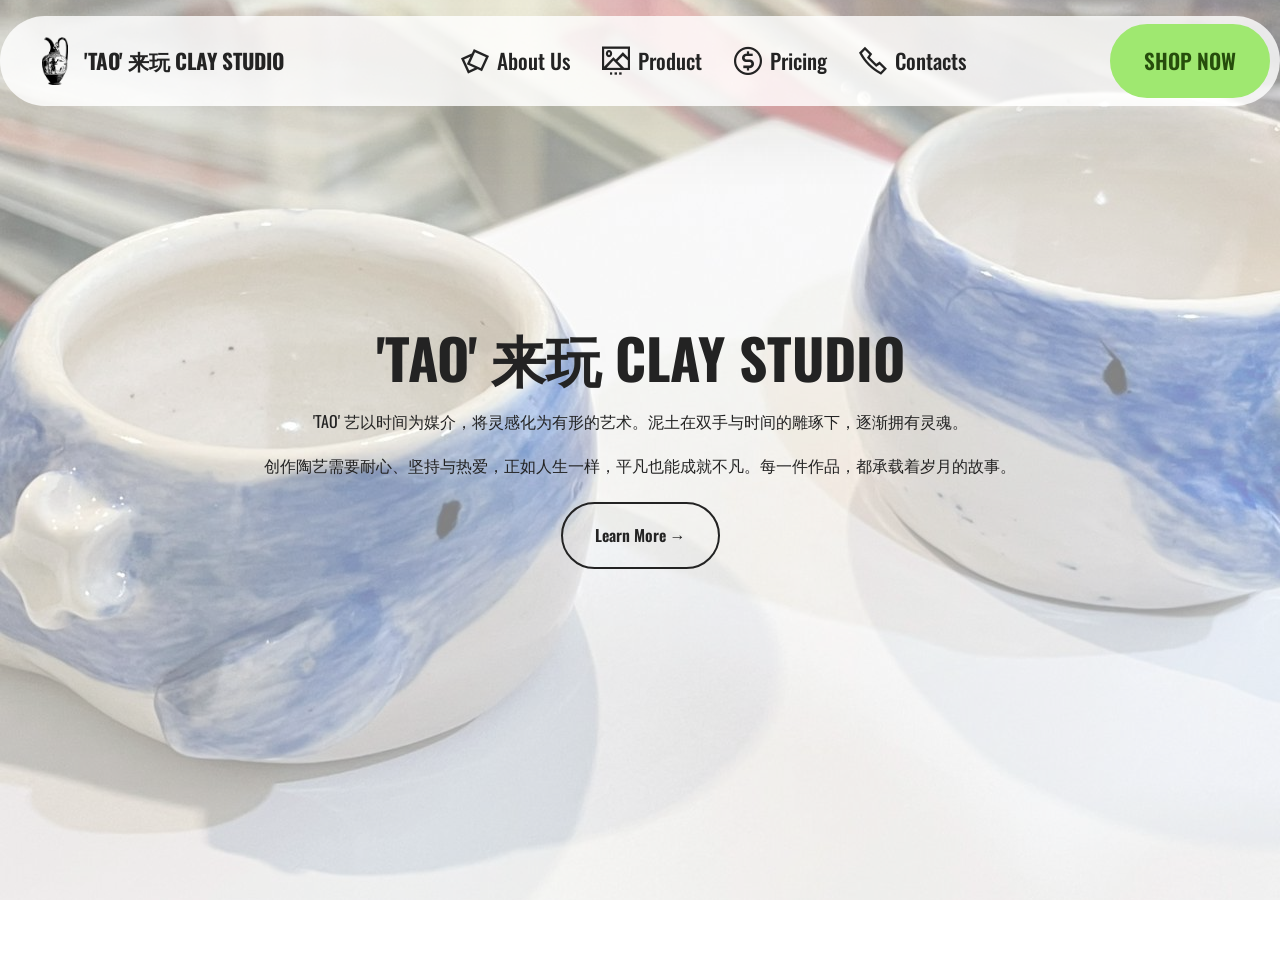
==== index.html @ c0e59d2c "create github pages" ====
<!DOCTYPE html>
<html  >
<head>
  <!-- Site made with Mobirise Website Builder v6.1.4, https://mobirise.com -->
  <meta charset="UTF-8">
  <meta http-equiv="X-UA-Compatible" content="IE=edge">
  <meta name="generator" content="Mobirise v6.1.4, mobirise.com">
  <meta name="twitter:card" content="summary_large_image"/>
  <meta name="twitter:image:src" content="assets/images/index-meta.jpg">
  <meta property="og:image" content="assets/images/index-meta.jpg">
  <meta name="twitter:title" content="'TAO' 来玩 CLAY STUDIO">
  <meta name="viewport" content="width=device-width, initial-scale=1, minimum-scale=1">
  <link rel="shortcut icon" href="assets/images/mbr-1.png" type="image/x-icon">
  <meta name="description" content="">
  
  
  <title>'TAO' 来玩 CLAY STUDIO</title>
  <link rel="stylesheet" href="assets/web/assets/mobirise-icons2/mobirise2.css">
  <link rel="stylesheet" href="assets/bootstrap/css/bootstrap.min.css">
  <link rel="stylesheet" href="assets/parallax/jarallax.css">
  <link rel="stylesheet" href="assets/animatecss/animate.css">
  <link rel="stylesheet" href="assets/dropdown/css/style.css">
  <link rel="stylesheet" href="assets/theme/css/style.css">
  <link rel="preload" href="https://fonts.googleapis.com/css?family=Oswald:200,300,400,500,600,700&display=swap" as="style" onload="this.onload=null;this.rel='stylesheet'">
  <noscript><link rel="stylesheet" href="https://fonts.googleapis.com/css?family=Oswald:200,300,400,500,600,700&display=swap"></noscript>
  <link rel="preload" as="style" href="assets/mobirise/css/mbr-additional.css?v=ChnH8g"><link rel="stylesheet" href="assets/mobirise/css/mbr-additional.css?v=ChnH8g" type="text/css">

  
  
  
</head>
<body>
  
  <section data-bs-version="5.1" class="menu menu2 cid-uYWklT60q5" once="menu" id="menu02-10">
	

	<nav class="navbar navbar-dropdown navbar-fixed-top navbar-expand-lg">
		<div class="container">
			<div class="navbar-brand">
				<span class="navbar-logo">
					<a href="https://mobiri.se">
						<img src="assets/images/mbr-1.png" alt="Pottery" style="height: 3rem;">
					</a>
				</span>
				<span class="navbar-caption-wrap"><a class="navbar-caption text-black text-primary display-4" href="index.html#top">'TAO' 来玩 CLAY STUDIO</a></span>
			</div>
			<button class="navbar-toggler" type="button" data-toggle="collapse" data-bs-toggle="collapse" data-target="#navbarSupportedContent" data-bs-target="#navbarSupportedContent" aria-controls="navbarNavAltMarkup" aria-expanded="false" aria-label="Toggle navigation">
				<div class="hamburger">
					<span></span>
					<span></span>
					<span></span>
					<span></span>
				</div>
			</button>
			<div class="collapse navbar-collapse" id="navbarSupportedContent">
				<ul class="navbar-nav nav-dropdown" data-app-modern-menu="true"><li class="nav-item">
						<a class="nav-link link text-black text-primary display-4" href="About us.html#header11-1"><span class="mobi-mbri mobi-mbri-image-gallery mbr-iconfont mbr-iconfont-btn"></span>About Us</a>
					</li><li class="nav-item">
						<a class="nav-link link text-black text-primary display-4" href="Product.html#gallery2-3" aria-expanded="false"><span class="mobi-mbri mobi-mbri-image-slider mbr-iconfont mbr-iconfont-btn"></span>Product</a>
					</li>
					<li class="nav-item">
						<a class="nav-link link text-black text-primary display-4" href="Pricing.html#features7-q"><span class="mobi-mbri mobi-mbri-cash mbr-iconfont mbr-iconfont-btn"></span>Pricing</a>
					</li><li class="nav-item"><a class="nav-link link text-black text-primary display-4" href="Contact.html#form4-f"><span class="mobi-mbri mobi-mbri-phone mbr-iconfont mbr-iconfont-btn"></span>Contacts</a></li></ul>
				
				<div class="navbar-buttons mbr-section-btn"><a class="btn btn-primary display-4" href="Product.html#gallery2-3">SHOP NOW</a></div>
			</div>
		</div>
	</nav>
</section>

<section data-bs-version="5.1" class="header2 cid-uYUv3ppV3j mbr-fullscreen mbr-parallax-background" id="header2-0">

    

    
    <div class="mbr-overlay" style="opacity: 0.5; background-color: rgb(255, 255, 255);"></div>

    <div class="container-fluid">
        <div class="row">
            <div class="col-12 col-lg-12">
                <h1 class="mbr-section-title mbr-fonts-style mb-3 display-2"><strong>'TAO' 来玩 CLAY STUDIO</strong></h1>
                
                <p class="mbr-text mbr-fonts-style display-7">'TAO' 艺以时间为媒介，将灵感化为有形的艺术。泥土在双手与时间的雕琢下，逐渐拥有灵魂。<br><br>创作陶艺需要耐心、坚持与热爱，正如人生一样，平凡也能成就不凡。每一件作品，都承载着岁月的故事。</p>
                <div class="mbr-section-btn mt-3"><a class="btn btn-black-outline display-7" href="About us.html#header11-1">Learn More →</a></div>
            </div>
        </div>
    </div>
</section><section class="display-7" style="padding: 0;align-items: center;justify-content: center;flex-wrap: wrap;    align-content: center;display: flex;position: relative;height: 4rem;"><a href="https://mobiri.se/4250577" style="flex: 1 1;height: 4rem;position: absolute;width: 100%;z-index: 1;"><img alt="" style="height: 4rem;" src="[data-uri]"></a><p style="margin: 0;text-align: center;" class="display-7">&#8204;</p><a style="z-index:1" href="https://mobirise.com"> Website Builder Software</a></section><script src="assets/bootstrap/js/bootstrap.bundle.min.js"></script>  <script src="assets/parallax/jarallax.js"></script>  <script src="assets/smoothscroll/smooth-scroll.js"></script>  <script src="assets/ytplayer/index.js"></script>  <script src="assets/dropdown/js/navbar-dropdown.js"></script>  <script src="assets/theme/js/script.js"></script>  
  
  
 <div id="scrollToTop" class="scrollToTop mbr-arrow-up"><a style="text-align: center;"><i class="mbr-arrow-up-icon mbr-arrow-up-icon-cm cm-icon cm-icon-smallarrow-up"></i></a></div>
    <input name="animation" type="hidden">
  </body>
</html>
---- assets/web/assets/mobirise-icons2/mobirise2.css ----
@font-face {
  font-family: 'Moririse2';
  font-display: swap;
  src:  url('mobirise2.eot?f2bix4');
  src:  url('mobirise2.eot?f2bix4#iefix') format('embedded-opentype'),
    url('mobirise2.ttf?f2bix4') format('truetype'),
    url('mobirise2.woff?f2bix4') format('woff'),
    url('mobirise2.svg?f2bix4#mobirise2') format('svg');
  font-weight: normal;
  font-style: normal;
}

[class^="mobi-"], [class*=" mobi-"] {
  /* use !important to prevent issues with browser extensions that change fonts */
  font-family: 'Moririse2' !important;
  speak: none;
  font-style: normal;
  font-weight: normal;
  font-variant: normal;
  text-transform: none;
  line-height: 1;

  /* Better Font Rendering =========== */
  -webkit-font-smoothing: antialiased;
  -moz-osx-font-smoothing: grayscale;
}

.mobi-mbri-add-submenu:before {
  content: "\e900";
}
.mobi-mbri-alert:before {
  content: "\e901";
}
.mobi-mbri-align-center:before {
  content: "\e902";
}
.mobi-mbri-align-justify:before {
  content: "\e903";
}
.mobi-mbri-align-left:before {
  content: "\e904";
}
.mobi-mbri-align-right:before {
  content: "\e905";
}
.mobi-mbri-android:before {
  content: "\e906";
}
.mobi-mbri-apple:before {
  content: "\e907";
}
.mobi-mbri-arrow-down:before {
  content: "\e908";
}
.mobi-mbri-arrow-next:before {
  content: "\e909";
}
.mobi-mbri-arrow-prev:before {
  content: "\e90a";
}
.mobi-mbri-arrow-up:before {
  content: "\e90b";
}
.mobi-mbri-bold:before {
  content: "\e90c";
}
.mobi-mbri-bookmark:before {
  content: "\e90d";
}
.mobi-mbri-bootstrap:before {
  content: "\e90e";
}
.mobi-mbri-briefcase:before {
  content: "\e90f";
}
.mobi-mbri-browse:before {
  content: "\e910";
}
.mobi-mbri-bulleted-list:before {
  content: "\e911";
}
.mobi-mbri-calendar:before {
  content: "\e912";
}
.mobi-mbri-camera:before {
  content: "\e913";
}
.mobi-mbri-cart-add:before {
  content: "\e914";
}
.mobi-mbri-cart-full:before {
  content: "\e915";
}
.mobi-mbri-cash:before {
  content: "\e916";
}
.mobi-mbri-change-style:before {
  content: "\e917";
}
.mobi-mbri-chat:before {
  content: "\e918";
}
.mobi-mbri-clock:before {
  content: "\e919";
}
.mobi-mbri-close:before {
  content: "\e91a";
}
.mobi-mbri-cloud:before {
  content: "\e91b";
}
.mobi-mbri-code:before {
  content: "\e91c";
}
.mobi-mbri-contact-form:before {
  content: "\e91d";
}
.mobi-mbri-credit-card:before {
  content: "\e91e";
}
.mobi-mbri-cursor-click:before {
  content: "\e91f";
}
.mobi-mbri-cust-feedback:before {
  content: "\e920";
}
.mobi-mbri-database:before {
  content: "\e921";
}
.mobi-mbri-delivery:before {
  content: "\e922";
}
.mobi-mbri-desktop:before {
  content: "\e923";
}
.mobi-mbri-devices:before {
  content: "\e924";
}
.mobi-mbri-down:before {
  content: "\e925";
}
.mobi-mbri-download-2:before {
  content: "\e926";
}
.mobi-mbri-download:before {
  content: "\e927";
}
.mobi-mbri-drag-n-drop-2:before {
  content: "\e928";
}
.mobi-mbri-drag-n-drop:before {
  content: "\e929";
}
.mobi-mbri-edit-2:before {
  content: "\e92a";
}
.mobi-mbri-edit:before {
  content: "\e92b";
}
.mobi-mbri-error:before {
  content: "\e92c";
}
.mobi-mbri-extension:before {
  content: "\e92d";
}
.mobi-mbri-features:before {
  content: "\e92e";
}
.mobi-mbri-file:before {
  content: "\e92f";
}
.mobi-mbri-flag:before {
  content: "\e930";
}
.mobi-mbri-folder:before {
  content: "\e931";
}
.mobi-mbri-gift:before {
  content: "\e932";
}
.mobi-mbri-github:before {
  content: "\e933";
}
.mobi-mbri-globe-2:before {
  content: "\e934";
}
.mobi-mbri-globe:before {
  content: "\e935";
}
.mobi-mbri-growing-chart:before {
  content: "\e936";
}
.mobi-mbri-hearth:before {
  content: "\e937";
}
.mobi-mbri-help:before {
  content: "\e938";
}
.mobi-mbri-home:before {
  content: "\e939";
}
.mobi-mbri-hot-cup:before {
  content: "\e93a";
}
.mobi-mbri-idea:before {
  content: "\e93b";
}
.mobi-mbri-image-gallery:before {
  content: "\e93c";
}
.mobi-mbri-image-slider:before {
  content: "\e93d";
}
.mobi-mbri-info:before {
  content: "\e93e";
}
.mobi-mbri-italic:before {
  content: "\e93f";
}
.mobi-mbri-key:before {
  content: "\e940";
}
.mobi-mbri-laptop:before {
  content: "\e941";
}
.mobi-mbri-layers:before {
  content: "\e942";
}
.mobi-mbri-left-right:before {
  content: "\e943";
}
.mobi-mbri-left:before {
  content: "\e944";
}
.mobi-mbri-letter:before {
  content: "\e945";
}
.mobi-mbri-like:before {
  content: "\e946";
}
.mobi-mbri-link:before {
  content: "\e947";
}
.mobi-mbri-lock:before {
  content: "\e948";
}
.mobi-mbri-login:before {
  content: "\e949";
}
.mobi-mbri-logout:before {
  content: "\e94a";
}
.mobi-mbri-magic-stick:before {
  content: "\e94b";
}
.mobi-mbri-map-pin:before {
  content: "\e94c";
}
.mobi-mbri-menu:before {
  content: "\e94d";
}
.mobi-mbri-mobile-2:before {
  content: "\e94e";
}
.mobi-mbri-mobile-horizontal:before {
  content: "\e94f";
}
.mobi-mbri-mobile:before {
  content: "\e950";
}
.mobi-mbri-mobirise:before {
  content: "\e951";
}
.mobi-mbri-more-horizontal:before {
  content: "\e952";
}
.mobi-mbri-more-vertical:before {
  content: "\e953";
}
.mobi-mbri-music:before {
  content: "\e954";
}
.mobi-mbri-new-file:before {
  content: "\e955";
}
.mobi-mbri-numbered-list:before {
  content: "\e956";
}
.mobi-mbri-opened-folder:before {
  content: "\e957";
}
.mobi-mbri-pages:before {
  content: "\e958";
}
.mobi-mbri-paper-plane:before {
  content: "\e959";
}
.mobi-mbri-paperclip:before {
  content: "\e95a";
}
.mobi-mbri-phone:before {
  content: "\e95b";
}
.mobi-mbri-photo:before {
  content: "\e95c";
}
.mobi-mbri-photos:before {
  content: "\e95d";
}
.mobi-mbri-pin:before {
  content: "\e95e";
}
.mobi-mbri-play:before {
  content: "\e95f";
}
.mobi-mbri-plus:before {
  content: "\e960";
}
.mobi-mbri-preview:before {
  content: "\e961";
}
.mobi-mbri-print:before {
  content: "\e962";
}
.mobi-mbri-protect:before {
  content: "\e963";
}
.mobi-mbri-question:before {
  content: "\e964";
}
.mobi-mbri-quote-left:before {
  content: "\e965";
}
.mobi-mbri-quote-right:before {
  content: "\e966";
}
.mobi-mbri-redo:before {
  content: "\e967";
}
.mobi-mbri-refresh:before {
  content: "\e968";
}
.mobi-mbri-responsive-2:before {
  content: "\e969";
}
.mobi-mbri-responsive:before {
  content: "\e96a";
}
.mobi-mbri-right:before {
  content: "\e96b";
}
.mobi-mbri-rocket:before {
  content: "\e96c";
}
.mobi-mbri-sad-face:before {
  content: "\e96d";
}
.mobi-mbri-sale:before {
  content: "\e96e";
}
.mobi-mbri-save:before {
  content: "\e96f";
}
.mobi-mbri-search:before {
  content: "\e970";
}
.mobi-mbri-setting-2:before {
  content: "\e971";
}
.mobi-mbri-setting-3:before {
  content: "\e972";
}
.mobi-mbri-setting:before {
  content: "\e973";
}
.mobi-mbri-share:before {
  content: "\e974";
}
.mobi-mbri-shopping-bag:before {
  content: "\e975";
}
.mobi-mbri-shopping-basket:before {
  content: "\e976";
}
.mobi-mbri-shopping-cart:before {
  content: "\e977";
}
.mobi-mbri-sites:before {
  content: "\e978";
}
.mobi-mbri-smile-face:before {
  content: "\e979";
}
.mobi-mbri-speed:before {
  content: "\e97a";
}
.mobi-mbri-star:before {
  content: "\e97b";
}
.mobi-mbri-success:before {
  content: "\e97c";
}
.mobi-mbri-sun:before {
  content: "\e97d";
}
.mobi-mbri-sun2:before {
  content: "\e97e";
}
.mobi-mbri-tablet-vertical:before {
  content: "\e97f";
}
.mobi-mbri-tablet:before {
  content: "\e980";
}
.mobi-mbri-target:before {
  content: "\e981";
}
.mobi-mbri-timer:before {
  content: "\e982";
}
.mobi-mbri-to-ftp:before {
  content: "\e983";
}
.mobi-mbri-to-local-drive:before {
  content: "\e984";
}
.mobi-mbri-touch-swipe:before {
  content: "\e985";
}
.mobi-mbri-touch:before {
  content: "\e986";
}
.mobi-mbri-trash:before {
  content: "\e987";
}
.mobi-mbri-underline:before {
  content: "\e988";
}
.mobi-mbri-undo:before {
  content: "\e989";
}
.mobi-mbri-unlink:before {
  content: "\e98a";
}
.mobi-mbri-unlock:before {
  content: "\e98b";
}
.mobi-mbri-up-down:before {
  content: "\e98c";
}
.mobi-mbri-up:before {
  content: "\e98d";
}
.mobi-mbri-update:before {
  content: "\e98e";
}
.mobi-mbri-upload-2:before {
  content: "\e98f";
}
.mobi-mbri-upload:before {
  content: "\e990";
}
.mobi-mbri-user-2:before {
  content: "\e991";
}
.mobi-mbri-user:before {
  content: "\e992";
}
.mobi-mbri-users:before {
  content: "\e993";
}
.mobi-mbri-video-play:before {
  content: "\e994";
}
.mobi-mbri-video:before {
  content: "\e995";
}
.mobi-mbri-watch:before {
  content: "\e996";
}
.mobi-mbri-website-theme-2:before {
  content: "\e997";
}
.mobi-mbri-website-theme:before {
  content: "\e998";
}
.mobi-mbri-wifi:before {
  content: "\e999";
}
.mobi-mbri-windows:before {
  content: "\e99a";
}
.mobi-mbri-zoom-in:before {
  content: "\e99b";
}
.mobi-mbri-zoom-out:before {
  content: "\e99c";
}
---- assets/parallax/jarallax.css ----
.jarallax {
    position: relative;
    z-index: 0;
}
.jarallax > .jarallax-img {
    position: absolute;
    object-fit: cover;
    /* support for plugin https://github.com/bfred-it/object-fit-images */
    font-family: 'object-fit: cover;';
    top: 0;
    left: 0;
    width: 100%;
    height: 100%;
    z-index: -1;
}
---- assets/dropdown/css/style.css ----
.navbar-dropdown {
  left: 0;
  padding: 0;
  position: absolute;
  right: 0;
  top: 0;
  transition: all 0.45s ease;
  z-index: 1030;
  background: #282828; }
  .navbar-dropdown .navbar-logo {
    margin-right: 0.8rem;
    transition: margin 0.3s ease-in-out;
    vertical-align: middle; }
    .navbar-dropdown .navbar-logo img {
      height: 3.125rem;
      transition: all 0.3s ease-in-out; }
    .navbar-dropdown .navbar-logo.mbr-iconfont {
      font-size: 3.125rem;
      line-height: 3.125rem; }
  .navbar-dropdown .navbar-caption {
    font-weight: 700;
    white-space: normal;
    vertical-align: -4px;
    line-height: 3.125rem !important; }
    .navbar-dropdown .navbar-caption, .navbar-dropdown .navbar-caption:hover {
      color: inherit;
      text-decoration: none; }
  .navbar-dropdown .mbr-iconfont + .navbar-caption {
    vertical-align: -1px; }
  .navbar-dropdown.navbar-fixed-top {
    position: fixed; }
  .navbar-dropdown .navbar-brand span {
    vertical-align: -4px; }
  .navbar-dropdown.bg-color.transparent {
    background: none; }
  .navbar-dropdown.navbar-short .navbar-brand {
    padding: 0.625rem 0; }
    .navbar-dropdown.navbar-short .navbar-brand span {
      vertical-align: -1px; }
  .navbar-dropdown.navbar-short .navbar-caption {
    line-height: 2.375rem !important;
    vertical-align: -2px; }
  .navbar-dropdown.navbar-short .navbar-logo {
    margin-right: 0.5rem; }
    .navbar-dropdown.navbar-short .navbar-logo img {
      height: 2.375rem; }
    .navbar-dropdown.navbar-short .navbar-logo.mbr-iconfont {
      font-size: 2.375rem;
      line-height: 2.375rem; }
  .navbar-dropdown.navbar-short .mbr-table-cell {
    height: 3.625rem; }
  .navbar-dropdown .navbar-close {
    left: 0.6875rem;
    position: fixed;
    top: 0.75rem;
    z-index: 1000; }
  .navbar-dropdown .hamburger-icon {
    content: "";
    display: inline-block;
    vertical-align: middle;
    width: 16px;
    -webkit-box-shadow: 0 -6px 0 1px #282828,0 0 0 1px #282828,0 6px 0 1px #282828;
    -moz-box-shadow: 0 -6px 0 1px #282828,0 0 0 1px #282828,0 6px 0 1px #282828;
    box-shadow: 0 -6px 0 1px #282828,0 0 0 1px #282828,0 6px 0 1px #282828; }

.dropdown-menu .dropdown-toggle[data-toggle="dropdown-submenu"]::after {
  border-bottom: 0.35em solid transparent;
  border-left: 0.35em solid;
  border-right: 0;
  border-top: 0.35em solid transparent;
  margin-left: 0.3rem; }

.dropdown-menu .dropdown-item:focus {
  outline: 0; }

.nav-dropdown {
  font-size: 0.75rem;
  font-weight: 500;
  height: auto !important; }
  .nav-dropdown .nav-btn {
    padding-left: 1rem; }
  .nav-dropdown .link {
    margin: .667em 1.667em;
    font-weight: 500;
    padding: 0;
    transition: color .2s ease-in-out; }
    .nav-dropdown .link.dropdown-toggle {
      margin-right: 2.583em; }
      .nav-dropdown .link.dropdown-toggle::after {
        margin-left: .25rem;
        border-top: 0.35em solid;
        border-right: 0.35em solid transparent;
        border-left: 0.35em solid transparent;
        border-bottom: 0; }
      .nav-dropdown .link.dropdown-toggle[aria-expanded="true"] {
        margin: 0;
        padding: 0.667em 3.263em  0.667em 1.667em; }
  .nav-dropdown .link::after,
  .nav-dropdown .dropdown-item::after {
    color: inherit; }
  .nav-dropdown .btn {
    font-size: 0.75rem;
    font-weight: 700;
    letter-spacing: 0;
    margin-bottom: 0;
    padding-left: 1.25rem;
    padding-right: 1.25rem; }
  .nav-dropdown .dropdown-menu {
    border-radius: 0;
    border: 0;
    left: 0;
    margin: 0;
    padding-bottom: 1.25rem;
    padding-top: 1.25rem;
    position: relative; }
  .nav-dropdown .dropdown-submenu {
    margin-left: 0.125rem;
    top: 0; }
  .nav-dropdown .dropdown-item {
    font-weight: 500;
    line-height: 2;
    padding: 0.3846em 4.615em 0.3846em 1.5385em;
    position: relative;
    transition: color .2s ease-in-out, background-color .2s ease-in-out; }
    .nav-dropdown .dropdown-item::after {
      margin-top: -0.3077em;
      position: absolute;
      right: 1.1538em;
      top: 50%; }
    .nav-dropdown .dropdown-item:focus, .nav-dropdown .dropdown-item:hover {
      background: none; }

@media (max-width: 767px) {
  .nav-dropdown.navbar-toggleable-sm {
    bottom: 0;
    display: none;
    left: 0;
    overflow-x: hidden;
    position: fixed;
    top: 0;
    transform: translateX(-100%);
    -ms-transform: translateX(-100%);
    -webkit-transform: translateX(-100%);
    width: 18.75rem;
    z-index: 999; } }
.nav-dropdown.navbar-toggleable-xl {
  bottom: 0;
  display: none;
  left: 0;
  overflow-x: hidden;
  position: fixed;
  top: 0;
  transform: translateX(-100%);
  -ms-transform: translateX(-100%);
  -webkit-transform: translateX(-100%);
  width: 18.75rem;
  z-index: 999; }

.nav-dropdown-sm {
  display: block !important;
  overflow-x: hidden;
  overflow: auto;
  padding-top: 3.875rem; }
  .nav-dropdown-sm::after {
    content: "";
    display: block;
    height: 3rem;
    width: 100%; }
  .nav-dropdown-sm.collapse.in ~ .navbar-close {
    display: block !important; }
  .nav-dropdown-sm.collapsing, .nav-dropdown-sm.collapse.in {
    transform: translateX(0);
    -ms-transform: translateX(0);
    -webkit-transform: translateX(0);
    transition: all 0.25s ease-out;
    -webkit-transition: all 0.25s ease-out;
    background: #282828; }
  .nav-dropdown-sm.collapsing[aria-expanded="false"] {
    transform: translateX(-100%);
    -ms-transform: translateX(-100%);
    -webkit-transform: translateX(-100%); }
  .nav-dropdown-sm .nav-item {
    display: block;
    margin-left: 0 !important;
    padding-left: 0; }
  .nav-dropdown-sm .link,
  .nav-dropdown-sm .dropdown-item {
    border-top: 1px dotted rgba(255, 255, 255, 0.1);
    font-size: 0.8125rem;
    line-height: 1.6;
    margin: 0 !important;
    padding: 0.875rem 2.4rem 0.875rem 1.5625rem !important;
    position: relative;
    white-space: normal; }
    .nav-dropdown-sm .link:focus, .nav-dropdown-sm .link:hover,
    .nav-dropdown-sm .dropdown-item:focus,
    .nav-dropdown-sm .dropdown-item:hover {
      background: rgba(0, 0, 0, 0.2) !important;
      color: #c0a375; }
  .nav-dropdown-sm .nav-btn {
    position: relative;
    padding: 1.5625rem 1.5625rem 0 1.5625rem; }
    .nav-dropdown-sm .nav-btn::before {
      border-top: 1px dotted rgba(255, 255, 255, 0.1);
      content: "";
      left: 0;
      position: absolute;
      top: 0;
      width: 100%; }
    .nav-dropdown-sm .nav-btn + .nav-btn {
      padding-top: 0.625rem; }
      .nav-dropdown-sm .nav-btn + .nav-btn::before {
        display: none; }
  .nav-dropdown-sm .btn {
    padding: 0.625rem 0; }
  .nav-dropdown-sm .dropdown-toggle[data-toggle="dropdown-submenu"]::after {
    margin-left: .25rem;
    border-top: 0.35em solid;
    border-right: 0.35em solid transparent;
    border-left: 0.35em solid transparent;
    border-bottom: 0; }
  .nav-dropdown-sm .dropdown-toggle[data-toggle="dropdown-submenu"][aria-expanded="true"]::after {
    border-top: 0;
    border-right: 0.35em solid transparent;
    border-left: 0.35em solid transparent;
    border-bottom: 0.35em solid; }
  .nav-dropdown-sm .dropdown-menu {
    margin: 0;
    padding: 0;
    position: relative;
    top: 0;
    left: 0;
    width: 100%;
    border: 0;
    float: none;
    border-radius: 0;
    background: none; }
  .nav-dropdown-sm .dropdown-submenu {
    left: 100%;
    margin-left: 0.125rem;
    margin-top: -1.25rem;
    top: 0; }

.navbar-toggleable-sm .nav-dropdown .dropdown-menu {
  position: absolute; }

.navbar-toggleable-sm .nav-dropdown .dropdown-submenu {
  left: 100%;
  margin-left: 0.125rem;
  margin-top: -1.25rem;
  top: 0; }

.navbar-toggleable-sm.opened .nav-dropdown .dropdown-menu {
  position: relative; }

.navbar-toggleable-sm.opened .nav-dropdown .dropdown-submenu {
  left: 0;
  margin-left: 00rem;
  margin-top: 0rem;
  top: 0; }

.is-builder .nav-dropdown.collapsing {
  transition: none !important; }
---- assets/theme/css/style.css ----
@charset "UTF-8";
section {
  background-color: #ffffff;
}

body {
  font-style: normal;
  line-height: 1.5;
  font-weight: 400;
  color: #232323;
  position: relative;
}

button {
  background-color: transparent;
  border-color: transparent;
}

.embla__button,
.carousel-control {
  background-color: #edefea !important;
  opacity: 0.8 !important;
  color: #464845 !important;
  border-color: #edefea !important;
}

.carousel .close,
.modalWindow .close {
  background-color: #edefea !important;
  color: #464845 !important;
  border-color: #edefea !important;
  opacity: 0.8 !important;
}

.carousel .close:hover,
.modalWindow .close:hover {
  opacity: 1 !important;
}

.carousel-indicators li {
  background-color: #edefea !important;
  border: 2px solid #464845 !important;
}

.carousel-indicators li:hover,
.carousel-indicators li:active {
  opacity: 0.8 !important;
}

.embla__button:hover,
.carousel-control:hover {
  background-color: #edefea !important;
  opacity: 1 !important;
}

.modalWindow-video-container {
  height: 80%;
}

section,
.container,
.container-fluid {
  position: relative;
  word-wrap: break-word;
}

a.mbr-iconfont:hover {
  text-decoration: none;
}

.article .lead p,
.article .lead ul,
.article .lead ol,
.article .lead pre,
.article .lead blockquote {
  margin-bottom: 0;
}

a {
  font-style: normal;
  font-weight: 400;
  cursor: pointer;
}
a, a:hover {
  text-decoration: none;
}

.mbr-section-title {
  font-style: normal;
  line-height: 1.3;
}

.mbr-section-subtitle {
  line-height: 1.3;
}

.mbr-text {
  font-style: normal;
  line-height: 1.7;
}

h1,
h2,
h3,
h4,
h5,
h6,
.display-1,
.display-2,
.display-4,
.display-5,
.display-7,
span,
p,
a {
  line-height: 1;
  word-break: break-word;
  word-wrap: break-word;
  font-weight: 400;
}

b,
strong {
  font-weight: bold;
}

input:-webkit-autofill, input:-webkit-autofill:hover, input:-webkit-autofill:focus, input:-webkit-autofill:active {
  transition-delay: 9999s;
  -webkit-transition-property: background-color, color;
  transition-property: background-color, color;
}

textarea[type=hidden] {
  display: none;
}

section {
  background-position: 50% 50%;
  background-repeat: no-repeat;
  background-size: cover;
}
section .mbr-background-video,
section .mbr-background-video-preview {
  position: absolute;
  bottom: 0;
  left: 0;
  right: 0;
  top: 0;
}

.hidden {
  visibility: hidden;
}

.mbr-z-index20 {
  z-index: 20;
}

/*! Base colors */
.mbr-white {
  color: #ffffff;
}

.mbr-black {
  color: #111111;
}

.mbr-bg-white {
  background-color: #ffffff;
}

.mbr-bg-black {
  background-color: #000000;
}

/*! Text-aligns */
.align-left {
  text-align: left;
}

.align-center {
  text-align: center;
}

.align-right {
  text-align: right;
}

/*! Font-weight  */
.mbr-light {
  font-weight: 300;
}

.mbr-regular {
  font-weight: 400;
}

.mbr-semibold {
  font-weight: 500;
}

.mbr-bold {
  font-weight: 700;
}

/*! Media  */
.media-content {
  flex-basis: 100%;
}

.media-container-row {
  display: flex;
  flex-direction: row;
  flex-wrap: wrap;
  justify-content: center;
  align-content: center;
  align-items: start;
}
.media-container-row .media-size-item {
  width: 400px;
}

.media-container-column {
  display: flex;
  flex-direction: column;
  flex-wrap: wrap;
  justify-content: center;
  align-content: center;
  align-items: stretch;
}
.media-container-column > * {
  width: 100%;
}

@media (min-width: 992px) {
  .media-container-row {
    flex-wrap: nowrap;
  }
}
figure {
  margin-bottom: 0;
  overflow: hidden;
}

figure[mbr-media-size] {
  transition: width 0.1s;
}

img,
iframe {
  display: block;
  width: 100%;
}

.card {
  background-color: transparent;
  border: none;
}

.card-box {
  width: 100%;
}

.card-img {
  text-align: center;
  flex-shrink: 0;
  -webkit-flex-shrink: 0;
}

.media {
  max-width: 100%;
  margin: 0 auto;
}

.mbr-figure {
  align-self: center;
}

.media-container > div {
  max-width: 100%;
}

.mbr-figure img,
.card-img img {
  width: 100%;
}

@media (max-width: 991px) {
  .media-size-item {
    width: auto !important;
  }
  .media {
    width: auto;
  }
  .mbr-figure {
    width: 100% !important;
  }
}
/*! Buttons */
.mbr-section-btn {
  margin-left: -0.6rem;
  margin-right: -0.6rem;
  font-size: 0;
}

.btn {
  font-weight: 600;
  border-width: 1px;
  font-style: normal;
  margin: 0.6rem 0.6rem;
  white-space: normal;
  transition: all 0.2s ease-in-out;
  display: inline-flex;
  align-items: center;
  justify-content: center;
  word-break: break-word;
}

.btn-sm {
  font-weight: 600;
  letter-spacing: 0px;
  transition: all 0.3s ease-in-out;
}

.btn-md {
  font-weight: 600;
  letter-spacing: 0px;
  transition: all 0.3s ease-in-out;
}

.btn-lg {
  font-weight: 600;
  letter-spacing: 0px;
  transition: all 0.3s ease-in-out;
}

.btn-form {
  margin: 0;
}
.btn-form:hover {
  cursor: pointer;
}

nav .mbr-section-btn {
  margin-left: 0rem;
  margin-right: 0rem;
}

/*! Btn icon margin */
.btn .mbr-iconfont,
.btn.btn-sm .mbr-iconfont {
  order: 1;
  cursor: pointer;
  margin-left: 0.5rem;
  vertical-align: sub;
}

.btn.btn-md .mbr-iconfont,
.btn.btn-md .mbr-iconfont {
  margin-left: 0.8rem;
}

.mbr-regular {
  font-weight: 400;
}

.mbr-semibold {
  font-weight: 500;
}

.mbr-bold {
  font-weight: 700;
}

[type=submit] {
  -webkit-appearance: none;
}

/*! Full-screen */
.mbr-fullscreen .mbr-overlay {
  min-height: 100vh;
}

.mbr-fullscreen {
  display: flex;
  display: -moz-flex;
  display: -ms-flex;
  display: -o-flex;
  align-items: center;
  min-height: 100vh;
  padding-top: 3rem;
  padding-bottom: 3rem;
}

/*! Map */
.map {
  height: 25rem;
  position: relative;
}
.map iframe {
  width: 100%;
  height: 100%;
}

/*! Scroll to top arrow */
.mbr-arrow-up {
  bottom: 25px;
  right: 90px;
  position: fixed;
  text-align: right;
  z-index: 5000;
  color: #ffffff;
  font-size: 22px;
}

.mbr-arrow-up a {
  background: rgba(0, 0, 0, 0.2);
  border-radius: 50%;
  color: #fff;
  display: inline-block;
  height: 60px;
  width: 60px;
  border: 2px solid #fff;
  outline-style: none !important;
  position: relative;
  text-decoration: none;
  transition: all 0.3s ease-in-out;
  cursor: pointer;
  text-align: center;
}
.mbr-arrow-up a:hover {
  background-color: rgba(0, 0, 0, 0.4);
}
.mbr-arrow-up a i {
  line-height: 60px;
}

.mbr-arrow-up-icon {
  display: block;
  color: #fff;
}

.mbr-arrow-up-icon::before {
  content: "›";
  display: inline-block;
  font-family: serif;
  font-size: 22px;
  line-height: 1;
  font-style: normal;
  position: relative;
  top: 6px;
  left: -4px;
  transform: rotate(-90deg);
}

/*! Arrow Down */
.mbr-arrow {
  position: absolute;
  bottom: 45px;
  left: 50%;
  width: 60px;
  height: 60px;
  cursor: pointer;
  background-color: rgba(80, 80, 80, 0.5);
  border-radius: 50%;
  transform: translateX(-50%);
}
@media (max-width: 767px) {
  .mbr-arrow {
    display: none;
  }
}
.mbr-arrow > a {
  display: inline-block;
  text-decoration: none;
  outline-style: none;
  animation: arrowdown 1.7s ease-in-out infinite;
  color: #ffffff;
}
.mbr-arrow > a > i {
  position: absolute;
  top: -2px;
  left: 15px;
  font-size: 2rem;
}

#scrollToTop a i::before {
  content: "";
  position: absolute;
  display: block;
  border-bottom: 2.5px solid #fff;
  border-left: 2.5px solid #fff;
  width: 27.8%;
  height: 27.8%;
  left: 50%;
  top: 51%;
  transform: translateY(-30%) translateX(-50%) rotate(135deg);
}

@keyframes arrowdown {
  0% {
    transform: translateY(0px);
  }
  50% {
    transform: translateY(-5px);
  }
  100% {
    transform: translateY(0px);
  }
}
@media (max-width: 500px) {
  .mbr-arrow-up {
    left: 0;
    right: 0;
    text-align: center;
  }
}
/*Gradients animation*/
@keyframes gradient-animation {
  from {
    background-position: 0% 100%;
    animation-timing-function: ease-in-out;
  }
  to {
    background-position: 100% 0%;
    animation-timing-function: ease-in-out;
  }
}
.bg-gradient {
  background-size: 200% 200%;
  animation: gradient-animation 5s infinite alternate;
  -webkit-animation: gradient-animation 5s infinite alternate;
}

.menu .navbar-brand {
  display: -webkit-flex;
}
.menu .navbar-brand span {
  display: flex;
  display: -webkit-flex;
}
.menu .navbar-brand .navbar-caption-wrap {
  display: -webkit-flex;
}
.menu .navbar-brand .navbar-logo img {
  display: -webkit-flex;
  width: auto;
}
@media (min-width: 768px) and (max-width: 991px) {
  .menu .navbar-toggleable-sm .navbar-nav {
    display: -ms-flexbox;
  }
}
@media (max-width: 991px) {
  .menu .navbar-collapse {
    max-height: 93.5vh;
  }
  .menu .navbar-collapse.show {
    overflow: auto;
  }
}
@media (min-width: 992px) {
  .menu .navbar-nav.nav-dropdown {
    display: -webkit-flex;
  }
  .menu .navbar-toggleable-sm .navbar-collapse {
    display: -webkit-flex !important;
  }
  .menu .collapsed .navbar-collapse {
    max-height: 93.5vh;
  }
  .menu .collapsed .navbar-collapse.show {
    overflow: auto;
  }
}
@media (max-width: 767px) {
  .menu .navbar-collapse {
    max-height: 80vh;
  }
}

.nav-link .mbr-iconfont {
  margin-right: 0.5rem;
}

.navbar {
  display: -webkit-flex;
  -webkit-flex-wrap: wrap;
  -webkit-align-items: center;
  -webkit-justify-content: space-between;
}

.navbar-collapse {
  -webkit-flex-basis: 100%;
  -webkit-flex-grow: 1;
  -webkit-align-items: center;
}

.nav-dropdown .link {
  padding: 0.667em 1.667em !important;
  margin: 0 !important;
}

.nav {
  display: -webkit-flex;
  -webkit-flex-wrap: wrap;
}

.row {
  display: -webkit-flex;
  -webkit-flex-wrap: wrap;
}

.justify-content-center {
  -webkit-justify-content: center;
}

.form-inline {
  display: -webkit-flex;
}

.card-wrapper {
  -webkit-flex: 1;
}

.carousel-control {
  z-index: 10;
  display: -webkit-flex;
}

.carousel-controls {
  display: -webkit-flex;
}

.media {
  display: -webkit-flex;
}

.form-group:focus {
  outline: none;
}

.jq-selectbox__select {
  padding: 7px 0;
  position: relative;
}

.jq-selectbox__dropdown {
  overflow: hidden;
  border-radius: 10px;
  position: absolute;
  top: 100%;
  left: 0 !important;
  width: 100% !important;
}

.jq-selectbox__trigger-arrow {
  right: 0;
  transform: translateY(-50%);
}

.jq-selectbox li {
  padding: 1.07em 0.5em;
}

input[type=range] {
  padding-left: 0 !important;
  padding-right: 0 !important;
}

.modal-dialog,
.modal-content {
  height: 100%;
}

.modal-dialog .carousel-inner {
  height: calc(100vh - 1.75rem);
}
@media (max-width: 575px) {
  .modal-dialog .carousel-inner {
    height: calc(100vh - 1rem);
  }
}

.carousel-item {
  text-align: center;
}

.carousel-item img {
  margin: auto;
}

.navbar-toggler {
  align-self: flex-start;
  padding: 0.25rem 0.75rem;
  font-size: 1.25rem;
  line-height: 1;
  background: transparent;
  border: 1px solid transparent;
  border-radius: 0.25rem;
}

.navbar-toggler:focus,
.navbar-toggler:hover {
  text-decoration: none;
  box-shadow: none;
}

.navbar-toggler-icon {
  display: inline-block;
  width: 1.5em;
  height: 1.5em;
  vertical-align: middle;
  content: "";
  background: no-repeat center center;
  background-size: 100% 100%;
}

.navbar-toggler-left {
  position: absolute;
  left: 1rem;
}

.navbar-toggler-right {
  position: absolute;
  right: 1rem;
}

.card-img {
  width: auto;
}

.menu .navbar.collapsed:not(.beta-menu) {
  flex-direction: column;
}

.carousel-item.active,
.carousel-item-next,
.carousel-item-prev {
  display: flex;
}

.note-air-layout .dropup .dropdown-menu,
.note-air-layout .navbar-fixed-bottom .dropdown .dropdown-menu {
  bottom: initial !important;
}

html,
body {
  height: auto;
  min-height: 100vh;
}

.dropup .dropdown-toggle::after {
  display: none;
}

.form-asterisk {
  font-family: initial;
  position: absolute;
  top: -2px;
  font-weight: normal;
}

.form-control-label {
  position: relative;
  cursor: pointer;
  margin-bottom: 0.357em;
  padding: 0;
}

.alert {
  color: #ffffff;
  border-radius: 0;
  border: 0;
  font-size: 1.1rem;
  line-height: 1.5;
  margin-bottom: 1.875rem;
  padding: 1.25rem;
  position: relative;
  text-align: center;
}
.alert.alert-form::after {
  background-color: inherit;
  bottom: -7px;
  content: "";
  display: block;
  height: 14px;
  left: 50%;
  margin-left: -7px;
  position: absolute;
  transform: rotate(45deg);
  width: 14px;
}

.form-control {
  background-color: #ffffff;
  background-clip: border-box;
  color: #232323;
  line-height: 1rem !important;
  height: auto;
  padding: 1.2rem 2rem;
  transition: border-color 0.25s ease 0s;
  border: 1px solid transparent !important;
  border-radius: 4px;
  box-shadow: rgba(0, 0, 0, 0.07) 0px 1px 1px 0px, rgba(0, 0, 0, 0.07) 0px 1px 3px 0px, rgba(0, 0, 0, 0.03) 0px 0px 0px 1px;
}
.form-active .form-control:invalid {
  border-color: red;
}

.row > * {
  padding-right: 1rem;
  padding-left: 1rem;
}

form .row {
  margin-left: -0.6rem;
  margin-right: -0.6rem;
}
form .row [class*=col] {
  padding-left: 0.6rem;
  padding-right: 0.6rem;
}

form .mbr-section-btn {
  padding-left: 0.6rem;
  padding-right: 0.6rem;
}

form .form-check-input {
  margin-top: 0.5;
}

textarea.form-control {
  line-height: 1.5rem !important;
}

.form-group {
  margin-bottom: 1.2rem;
}

.form-control,
form .btn {
  min-height: 48px;
}

.gdpr-block label span.textGDPR input[name=gdpr] {
  top: 7px;
}

.form-control:focus {
  box-shadow: none;
}

:focus {
  outline: none;
}

.mbr-overlay {
  background-color: #000;
  bottom: 0;
  left: 0;
  opacity: 0.5;
  position: absolute;
  right: 0;
  top: 0;
  z-index: 0;
  pointer-events: none;
}

blockquote {
  font-style: italic;
  padding: 3rem;
  font-size: 1.09rem;
  position: relative;
  border-left: 3px solid;
}

ul,
ol,
pre,
blockquote {
  margin-bottom: 2.3125rem;
}

.mt-4 {
  margin-top: 2rem !important;
}

.mb-4 {
  margin-bottom: 2rem !important;
}

.container,
.container-fluid {
  padding-left: 16px;
  padding-right: 16px;
}

.row {
  margin-left: -16px;
  margin-right: -16px;
}
.row > [class*=col] {
  padding-left: 16px;
  padding-right: 16px;
}

@media (min-width: 992px) {
  .container-fluid {
    padding-left: 32px;
    padding-right: 32px;
  }
}
@media (max-width: 991px) {
  .mbr-container {
    padding-left: 16px;
    padding-right: 16px;
  }
}
.app-video-wrapper > img {
  opacity: 1;
}

.app-video-wrapper {
  background: transparent;
}

.item {
  position: relative;
}

.dropdown-menu .dropdown-menu {
  left: 100%;
}

.dropdown-item + .dropdown-menu {
  display: none;
}

.dropdown-item:hover + .dropdown-menu,
.dropdown-menu:hover {
  display: block;
}

@media (min-aspect-ratio: 16/9) {
  .mbr-video-foreground {
    height: 300% !important;
    top: -100% !important;
  }
}
@media (max-aspect-ratio: 16/9) {
  .mbr-video-foreground {
    width: 300% !important;
    left: -100% !important;
  }
}.engine {
	position: absolute;
	text-indent: -2400px;
	text-align: center;
	padding: 0;
	top: 0;
	left: -2400px;
}
---- assets/mobirise/css/mbr-additional.css ----
.btn {
  border-width: 2px;
}
img,
.card-wrap,
.card-wrapper,
.video-wrapper,
.mbr-figure iframe,
.google-map iframe,
.slide-content,
.plan,
.card,
.item-wrapper {
  border-radius: 2rem !important;
}
.video-wrapper {
  overflow: hidden;
}
body {
  font-family: Inter Tight;
}
.display-1 {
  font-family: 'Oswald', sans-serif;
  font-size: 12rem;
  line-height: 1;
}
.display-1 > .mbr-iconfont {
  font-size: 15rem;
}
.display-2 {
  font-family: 'Oswald', sans-serif;
  font-size: 4rem;
  line-height: 1;
}
.display-2 > .mbr-iconfont {
  font-size: 5rem;
}
.display-4 {
  font-family: 'Oswald', sans-serif;
  font-size: 1.4rem;
  line-height: 1.5;
}
.display-4 > .mbr-iconfont {
  font-size: 1.75rem;
}
.display-5 {
  font-family: 'Oswald', sans-serif;
  font-size: 2rem;
  line-height: 1.5;
}
.display-5 > .mbr-iconfont {
  font-size: 2.5rem;
}
.display-7 {
  font-family: 'Oswald', sans-serif;
  font-size: 1rem;
  line-height: 1.3;
}
.display-7 > .mbr-iconfont {
  font-size: 1.25rem;
}
/* ---- Fluid typography for mobile devices ---- */
/* 1.4 - font scale ratio ( bootstrap == 1.42857 ) */
/* 100vw - current viewport width */
/* (48 - 20)  48 == 48rem == 768px, 20 == 20rem == 320px(minimal supported viewport) */
/* 0.65 - min scale variable, may vary */
@media (max-width: 992px) {
  .display-1 {
    font-size: 9.6rem;
  }
}
@media (max-width: 768px) {
  .display-1 {
    font-size: 8.4rem;
    font-size: calc( 4.85rem + (12 - 4.85) * ((100vw - 20rem) / (48 - 20)));
    line-height: calc( 1.1 * (4.85rem + (12 - 4.85) * ((100vw - 20rem) / (48 - 20))));
  }
  .display-2 {
    font-size: 3.2rem;
    font-size: calc( 2.05rem + (4 - 2.05) * ((100vw - 20rem) / (48 - 20)));
    line-height: calc( 1.3 * (2.05rem + (4 - 2.05) * ((100vw - 20rem) / (48 - 20))));
  }
  .display-4 {
    font-size: 1.12rem;
    font-size: calc( 1.14rem + (1.4 - 1.14) * ((100vw - 20rem) / (48 - 20)));
    line-height: calc( 1.4 * (1.14rem + (1.4 - 1.14) * ((100vw - 20rem) / (48 - 20))));
  }
  .display-5 {
    font-size: 1.6rem;
    font-size: calc( 1.35rem + (2 - 1.35) * ((100vw - 20rem) / (48 - 20)));
    line-height: calc( 1.4 * (1.35rem + (2 - 1.35) * ((100vw - 20rem) / (48 - 20))));
  }
  .display-7 {
    font-size: 0.8rem;
    font-size: calc( 1rem + (1 - 1) * ((100vw - 20rem) / (48 - 20)));
    line-height: calc( 1.4 * (1rem + (1 - 1) * ((100vw - 20rem) / (48 - 20))));
  }
}
@media (min-width: 992px) and (max-width: 1400px) {
  .display-1 {
    font-size: 8.4rem;
    font-size: calc( 4.85rem + (12 - 4.85) * ((100vw - 62rem) / (87 - 62)));
    line-height: calc( 1.1 * (4.85rem + (12 - 4.85) * ((100vw - 62rem) / (87 - 62))));
  }
  .display-2 {
    font-size: 3.2rem;
    font-size: calc( 2.05rem + (4 - 2.05) * ((100vw - 62rem) / (87 - 62)));
    line-height: calc( 1.3 * (2.05rem + (4 - 2.05) * ((100vw - 62rem) / (87 - 62))));
  }
  .display-4 {
    font-size: 1.12rem;
    font-size: calc( 1.14rem + (1.4 - 1.14) * ((100vw - 62rem) / (87 - 62)));
    line-height: calc( 1.4 * (1.14rem + (1.4 - 1.14) * ((100vw - 62rem) / (87 - 62))));
  }
  .display-5 {
    font-size: 1.6rem;
    font-size: calc( 1.35rem + (2 - 1.35) * ((100vw - 62rem) / (87 - 62)));
    line-height: calc( 1.4 * (1.35rem + (2 - 1.35) * ((100vw - 62rem) / (87 - 62))));
  }
  .display-7 {
    font-size: 0.8rem;
    font-size: calc( 1rem + (1 - 1) * ((100vw - 62rem) / (87 - 62)));
    line-height: calc( 1.4 * (1rem + (1 - 1) * ((100vw - 62rem) / (87 - 62))));
  }
}
/* Buttons */
.btn {
  padding: 1.25rem 2rem;
  border-radius: 4px;
}
@media (max-width: 767px) {
  .btn {
    padding: 0.75rem 1.5rem;
  }
}
.btn-sm {
  padding: 0.6rem 1.2rem;
  border-radius: 4px;
}
.btn-md {
  padding: 0.6rem 1.2rem;
  border-radius: 4px;
}
.btn-lg {
  padding: 1.25rem 2rem;
  border-radius: 4px;
}
.bg-primary {
  background-color: #9fe870 !important;
}
.bg-success {
  background-color: #3a341c !important;
}
.bg-info {
  background-color: #320707 !important;
}
.bg-warning {
  background-color: #a0e2e1 !important;
}
.bg-danger {
  background-color: #ffea64 !important;
}
.btn-primary,
.btn-primary:active {
  background-color: #9fe870 !important;
  border-color: #9fe870 !important;
  color: #264d0c !important;
  box-shadow: none;
}
.btn-primary:hover,
.btn-primary:focus,
.btn-primary.focus,
.btn-primary.active {
  color: inherit;
  background-color: #bcef9c !important;
  border-color: #bcef9c !important;
  box-shadow: none;
}
.btn-primary.disabled,
.btn-primary:disabled {
  color: #264d0c !important;
  background-color: #bcef9c !important;
  border-color: #bcef9c !important;
}
.btn-secondary,
.btn-secondary:active {
  background-color: #ffd7ef !important;
  border-color: #ffd7ef !important;
  color: #d70081 !important;
  box-shadow: none;
}
.btn-secondary:hover,
.btn-secondary:focus,
.btn-secondary.focus,
.btn-secondary.active {
  color: inherit;
  background-color: #ffffff !important;
  border-color: #ffffff !important;
  box-shadow: none;
}
.btn-secondary.disabled,
.btn-secondary:disabled {
  color: #d70081 !important;
  background-color: #ffffff !important;
  border-color: #ffffff !important;
}
.btn-info,
.btn-info:active {
  background-color: #320707 !important;
  border-color: #320707 !important;
  color: #ffffff !important;
  box-shadow: none;
}
.btn-info:hover,
.btn-info:focus,
.btn-info.focus,
.btn-info.active {
  color: inherit;
  background-color: #5f0d0d !important;
  border-color: #5f0d0d !important;
  box-shadow: none;
}
.btn-info.disabled,
.btn-info:disabled {
  color: #ffffff !important;
  background-color: #5f0d0d !important;
  border-color: #5f0d0d !important;
}
.btn-success,
.btn-success:active {
  background-color: #3a341c !important;
  border-color: #3a341c !important;
  color: #ffffff !important;
  box-shadow: none;
}
.btn-success:hover,
.btn-success:focus,
.btn-success.focus,
.btn-success.active {
  color: inherit;
  background-color: #5c532d !important;
  border-color: #5c532d !important;
  box-shadow: none;
}
.btn-success.disabled,
.btn-success:disabled {
  color: #ffffff !important;
  background-color: #5c532d !important;
  border-color: #5c532d !important;
}
.btn-warning,
.btn-warning:active {
  background-color: #a0e2e1 !important;
  border-color: #a0e2e1 !important;
  color: #1f6463 !important;
  box-shadow: none;
}
.btn-warning:hover,
.btn-warning:focus,
.btn-warning.focus,
.btn-warning.active {
  color: inherit;
  background-color: #c7eeed !important;
  border-color: #c7eeed !important;
  box-shadow: none;
}
.btn-warning.disabled,
.btn-warning:disabled {
  color: #1f6463 !important;
  background-color: #c7eeed !important;
  border-color: #c7eeed !important;
}
.btn-danger,
.btn-danger:active {
  background-color: #ffea64 !important;
  border-color: #ffea64 !important;
  color: #645600 !important;
  box-shadow: none;
}
.btn-danger:hover,
.btn-danger:focus,
.btn-danger.focus,
.btn-danger.active {
  color: inherit;
  background-color: #fff197 !important;
  border-color: #fff197 !important;
  box-shadow: none;
}
.btn-danger.disabled,
.btn-danger:disabled {
  color: #645600 !important;
  background-color: #fff197 !important;
  border-color: #fff197 !important;
}
.btn-white,
.btn-white:active {
  background-color: #eff0ec !important;
  border-color: #eff0ec !important;
  color: #757b62 !important;
  box-shadow: none;
}
.btn-white:hover,
.btn-white:focus,
.btn-white.focus,
.btn-white.active {
  color: inherit;
  background-color: #ffffff !important;
  border-color: #ffffff !important;
  box-shadow: none;
}
.btn-white.disabled,
.btn-white:disabled {
  color: #757b62 !important;
  background-color: #ffffff !important;
  border-color: #ffffff !important;
}
.btn-black,
.btn-black:active {
  background-color: #232323 !important;
  border-color: #232323 !important;
  color: #ffffff !important;
  box-shadow: none;
}
.btn-black:hover,
.btn-black:focus,
.btn-black.focus,
.btn-black.active {
  color: inherit;
  background-color: #3d3d3d !important;
  border-color: #3d3d3d !important;
  box-shadow: none;
}
.btn-black.disabled,
.btn-black:disabled {
  color: #ffffff !important;
  background-color: #3d3d3d !important;
  border-color: #3d3d3d !important;
}
.btn-primary-outline,
.btn-primary-outline:active {
  background-color: transparent !important;
  border-color: #9fe870;
  color: #9fe870;
}
.btn-primary-outline:hover,
.btn-primary-outline:focus,
.btn-primary-outline.focus,
.btn-primary-outline.active {
  color: #6ddc25 !important;
  background-color: transparent !important;
  border-color: #6ddc25 !important;
  box-shadow: none !important;
}
.btn-primary-outline.disabled,
.btn-primary-outline:disabled {
  color: #264d0c !important;
  background-color: #9fe870 !important;
  border-color: #9fe870 !important;
}
.btn-secondary-outline,
.btn-secondary-outline:active {
  background-color: transparent !important;
  border-color: #ffd7ef;
  color: #ffd7ef;
}
.btn-secondary-outline:hover,
.btn-secondary-outline:focus,
.btn-secondary-outline.focus,
.btn-secondary-outline.active {
  color: #ff80cc !important;
  background-color: transparent !important;
  border-color: #ff80cc !important;
  box-shadow: none !important;
}
.btn-secondary-outline.disabled,
.btn-secondary-outline:disabled {
  color: #d70081 !important;
  background-color: #ffd7ef !important;
  border-color: #ffd7ef !important;
}
.btn-info-outline,
.btn-info-outline:active {
  background-color: transparent !important;
  border-color: #320707;
  color: #320707;
}
.btn-info-outline:hover,
.btn-info-outline:focus,
.btn-info-outline.focus,
.btn-info-outline.active {
  color: #000000 !important;
  background-color: transparent !important;
  border-color: #000000 !important;
  box-shadow: none !important;
}
.btn-info-outline.disabled,
.btn-info-outline:disabled {
  color: #ffffff !important;
  background-color: #320707 !important;
  border-color: #320707 !important;
}
.btn-success-outline,
.btn-success-outline:active {
  background-color: transparent !important;
  border-color: #3a341c;
  color: #3a341c;
}
.btn-success-outline:hover,
.btn-success-outline:focus,
.btn-success-outline.focus,
.btn-success-outline.active {
  color: #000000 !important;
  background-color: transparent !important;
  border-color: #000000 !important;
  box-shadow: none !important;
}
.btn-success-outline.disabled,
.btn-success-outline:disabled {
  color: #ffffff !important;
  background-color: #3a341c !important;
  border-color: #3a341c !important;
}
.btn-warning-outline,
.btn-warning-outline:active {
  background-color: transparent !important;
  border-color: #a0e2e1;
  color: #a0e2e1;
}
.btn-warning-outline:hover,
.btn-warning-outline:focus,
.btn-warning-outline.focus,
.btn-warning-outline.active {
  color: #5ececc !important;
  background-color: transparent !important;
  border-color: #5ececc !important;
  box-shadow: none !important;
}
.btn-warning-outline.disabled,
.btn-warning-outline:disabled {
  color: #1f6463 !important;
  background-color: #a0e2e1 !important;
  border-color: #a0e2e1 !important;
}
.btn-danger-outline,
.btn-danger-outline:active {
  background-color: transparent !important;
  border-color: #ffea64;
  color: #ffea64;
}
.btn-danger-outline:hover,
.btn-danger-outline:focus,
.btn-danger-outline.focus,
.btn-danger-outline.active {
  color: #ffde0d !important;
  background-color: transparent !important;
  border-color: #ffde0d !important;
  box-shadow: none !important;
}
.btn-danger-outline.disabled,
.btn-danger-outline:disabled {
  color: #645600 !important;
  background-color: #ffea64 !important;
  border-color: #ffea64 !important;
}
.btn-black-outline,
.btn-black-outline:active {
  background-color: transparent !important;
  border-color: #232323;
  color: #232323;
}
.btn-black-outline:hover,
.btn-black-outline:focus,
.btn-black-outline.focus,
.btn-black-outline.active {
  color: #000000 !important;
  background-color: transparent !important;
  border-color: #000000 !important;
  box-shadow: none !important;
}
.btn-black-outline.disabled,
.btn-black-outline:disabled {
  color: #ffffff !important;
  background-color: #232323 !important;
  border-color: #232323 !important;
}
.btn-white-outline,
.btn-white-outline:active {
  background-color: transparent !important;
  border-color: #fafafa;
  color: #fafafa;
}
.btn-white-outline:hover,
.btn-white-outline:focus,
.btn-white-outline.focus,
.btn-white-outline.active {
  color: #cfcfcf !important;
  background-color: transparent !important;
  border-color: #cfcfcf !important;
  box-shadow: none !important;
}
.btn-white-outline.disabled,
.btn-white-outline:disabled {
  color: #7a7a7a !important;
  background-color: #fafafa !important;
  border-color: #fafafa !important;
}
.text-primary {
  color: #9fe870 !important;
}
.text-secondary {
  color: #ffd7ef !important;
}
.text-success {
  color: #3a341c !important;
}
.text-info {
  color: #320707 !important;
}
.text-warning {
  color: #a0e2e1 !important;
}
.text-danger {
  color: #ffea64 !important;
}
.text-white {
  color: #fafafa !important;
}
.text-black {
  color: #232323 !important;
}
a.text-primary:hover,
a.text-primary:focus,
a.text-primary.active {
  color: #66d022 !important;
}
a.text-secondary:hover,
a.text-secondary:focus,
a.text-secondary.active {
  color: #ff71c6 !important;
}
a.text-success:hover,
a.text-success:focus,
a.text-success.active {
  color: #000000 !important;
}
a.text-info:hover,
a.text-info:focus,
a.text-info.active {
  color: #000000 !important;
}
a.text-warning:hover,
a.text-warning:focus,
a.text-warning.active {
  color: #52cac8 !important;
}
a.text-danger:hover,
a.text-danger:focus,
a.text-danger.active {
  color: #fddb00 !important;
}
a.text-white:hover,
a.text-white:focus,
a.text-white.active {
  color: #c7c7c7 !important;
}
a.text-black:hover,
a.text-black:focus,
a.text-black.active {
  color: #000000 !important;
}
a[class*="text-"]:not(.nav-link):not(.dropdown-item):not([role]):not(.navbar-caption) {
  transition: 0.2s;
  position: relative;
  background-image: linear-gradient(currentColor 50%, currentColor 50%);
  background-size: 10000px 2px;
  background-repeat: no-repeat;
  background-position: 0 1.2em;
}
.nav-tabs .nav-link.active {
  color: #9fe870;
}
.nav-tabs .nav-link:not(.active) {
  color: #232323;
}
.alert-success {
  background-color: #70c770;
}
.alert-info {
  background-color: #320707;
}
.alert-warning {
  background-color: #a0e2e1;
}
.alert-danger {
  background-color: #ffea64;
}
.mbr-section-btn .btn:not(.btn-form) {
  border-radius: 100px;
}
.mbr-gallery-filter li a {
  border-radius: 100px !important;
}
.mbr-gallery-filter li.active .btn {
  background-color: #9fe870;
  border-color: #9fe870;
  color: #306310;
}
.mbr-gallery-filter li.active .btn:focus {
  box-shadow: none;
}
.nav-tabs .nav-link {
  border-radius: 100px !important;
}
a,
a:hover {
  color: #9fe870;
}
.mbr-plan-header.bg-primary .mbr-plan-subtitle,
.mbr-plan-header.bg-primary .mbr-plan-price-desc {
  color: #ffffff;
}
.mbr-plan-header.bg-success .mbr-plan-subtitle,
.mbr-plan-header.bg-success .mbr-plan-price-desc {
  color: #c0b27c;
}
.mbr-plan-header.bg-info .mbr-plan-subtitle,
.mbr-plan-header.bg-info .mbr-plan-price-desc {
  color: #f3abab;
}
.mbr-plan-header.bg-warning .mbr-plan-subtitle,
.mbr-plan-header.bg-warning .mbr-plan-price-desc {
  color: #ffffff;
}
.mbr-plan-header.bg-danger .mbr-plan-subtitle,
.mbr-plan-header.bg-danger .mbr-plan-price-desc {
  color: #ffffff;
}
/* Scroll to top button*/
#scrollToTop a {
  border-radius: 100px;
}
.form-control {
  font-family: 'Oswald', sans-serif;
  font-size: 1rem;
  line-height: 1.3;
  font-weight: 400;
  border-radius: 40px !important;
}
.form-control > .mbr-iconfont {
  font-size: 1.25rem;
}
.form-control:hover,
.form-control:focus {
  box-shadow: rgba(0, 0, 0, 0.07) 0px 1px 1px 0px, rgba(0, 0, 0, 0.07) 0px 1px 3px 0px, rgba(0, 0, 0, 0.03) 0px 0px 0px 1px;
  border-color: #9fe870 !important;
}
.form-control:-webkit-input-placeholder {
  font-family: 'Oswald', sans-serif;
  font-size: 1rem;
  line-height: 1.3;
  font-weight: 400;
}
.form-control:-webkit-input-placeholder > .mbr-iconfont {
  font-size: 1.25rem;
}
blockquote {
  border-color: #9fe870;
}
/* Forms */
.mbr-form .input-group-btn .btn {
  border-radius: 100px !important;
}
.mbr-form .input-group-btn .btn:hover {
  box-shadow: 0 10px 40px 0 rgba(0, 0, 0, 0.2);
}
.mbr-form .input-group-btn button[type="submit"] {
  border-radius: 100px !important;
  padding: 1rem 3rem;
}
.mbr-form .input-group-btn button[type="submit"]:hover {
  box-shadow: 0 10px 40px 0 rgba(0, 0, 0, 0.2);
}
.jq-selectbox li:hover,
.jq-selectbox li.selected {
  background-color: #9fe870;
  color: #000000;
}
.jq-number__spin {
  transition: 0.25s ease;
}
.jq-number__spin:hover {
  border-color: #9fe870;
}
.jq-selectbox .jq-selectbox__trigger-arrow,
.jq-number__spin.minus:after,
.jq-number__spin.plus:after {
  transition: 0.4s;
  border-top-color: #232323;
  border-bottom-color: #232323;
}
.jq-selectbox:hover .jq-selectbox__trigger-arrow,
.jq-number__spin.minus:hover:after,
.jq-number__spin.plus:hover:after {
  border-top-color: #9fe870;
  border-bottom-color: #9fe870;
}
.xdsoft_datetimepicker .xdsoft_calendar td.xdsoft_default,
.xdsoft_datetimepicker .xdsoft_calendar td.xdsoft_current,
.xdsoft_datetimepicker .xdsoft_timepicker .xdsoft_time_box > div > div.xdsoft_current {
  color: #000000 !important;
  background-color: #9fe870 !important;
  box-shadow: none !important;
}
.xdsoft_datetimepicker .xdsoft_calendar td:hover,
.xdsoft_datetimepicker .xdsoft_timepicker .xdsoft_time_box > div > div:hover {
  color: #000000 !important;
  background: #ffd7ef !important;
  box-shadow: none !important;
}
.lazy-bg {
  background-image: none !important;
}
.lazy-placeholder:not(section),
.lazy-none {
  display: block;
  position: relative;
  padding-bottom: 56.25%;
  width: 100%;
  height: auto;
}
iframe.lazy-placeholder,
.lazy-placeholder:after {
  content: '';
  position: absolute;
  width: 200px;
  height: 200px;
  background: transparent no-repeat center;
  background-size: contain;
  top: 50%;
  left: 50%;
  transform: translateX(-50%) translateY(-50%);
  background-image: url("data:image/svg+xml;charset=UTF-8,%3csvg width='32' height='32' viewBox='0 0 64 64' xmlns='http://www.w3.org/2000/svg' stroke='%239fe870' %3e%3cg fill='none' fill-rule='evenodd'%3e%3cg transform='translate(16 16)' stroke-width='2'%3e%3ccircle stroke-opacity='.5' cx='16' cy='16' r='16'/%3e%3cpath d='M32 16c0-9.94-8.06-16-16-16'%3e%3canimateTransform attributeName='transform' type='rotate' from='0 16 16' to='360 16 16' dur='1s' repeatCount='indefinite'/%3e%3c/path%3e%3c/g%3e%3c/g%3e%3c/svg%3e");
}
section.lazy-placeholder:after {
  opacity: 0.5;
}
body {
  overflow-x: hidden;
}
a {
  transition: color 0.6s;
}
@media (max-width: 1400px) {
  .container {
    max-width: 100%;
  }
}
@media (max-width: 1400px) and (min-width: 768px) {
  .container {
    padding-left: 32px;
    padding-right: 32px;
  }
}
@media (max-width: 1400px) and (min-width: 768px) {
  .container-fluid {
    padding-left: 32px;
    padding-right: 32px;
  }
}
@media (max-width: 767px) {
  .container-fluid {
    padding-left: 16px;
    padding-right: 16px;
  }
}
*:focus-visible {
  outline: red solid 2px !important;
  outline-offset: 2px !important;
  transition: outline 0.2s ease-in-out;
}
.cid-uYWklT60q5 {
  z-index: 1000;
  width: 100%;
  position: relative;
}
.cid-uYWklT60q5 .dropdown-item:before {
  font-family: Moririse2 !important;
  content: "\e966";
  display: inline-block;
  width: 0;
  position: absolute;
  left: 1rem;
  top: 0.5rem;
  margin-right: 0.5rem;
  line-height: 1;
  font-size: inherit;
  vertical-align: middle;
  text-align: center;
  overflow: hidden;
  transform: scale(0, 1);
  transition: all 0.25s ease-in-out;
}
@media (max-width: 767px) {
  .cid-uYWklT60q5 .navbar-toggler {
    transform: scale(0.8);
  }
}
.cid-uYWklT60q5 .navbar-brand {
  flex-shrink: 0;
  align-items: center;
  margin-right: 0;
  padding: 10px 0;
  transition: all 0.3s;
  word-break: break-word;
  z-index: 1;
}
.cid-uYWklT60q5 .navbar-brand img {
  max-width: 100%;
  max-height: 100%;
  border-radius: 0px !important;
}
.cid-uYWklT60q5 .navbar-brand .navbar-caption {
  line-height: inherit !important;
}
.cid-uYWklT60q5 .navbar-brand .navbar-logo a {
  outline: none;
}
.cid-uYWklT60q5 .navbar-nav {
  margin: auto;
  margin-left: 0;
  margin-left: auto;
}
.cid-uYWklT60q5 .navbar-nav .nav-item {
  padding: 0 !important;
  transition: .3s all !important;
}
.cid-uYWklT60q5 .navbar-nav .nav-item .nav-link {
  padding: 16px !important;
  margin: 0 !important;
  border-radius: 1rem !important;
  transition: .3s all !important;
}
.cid-uYWklT60q5 .navbar-nav .nav-item .nav-link:hover {
  background-color: rgba(27, 31, 10, 0.06);
}
.cid-uYWklT60q5 .navbar-nav .open .nav-link::after {
  transform: rotate(180deg);
}
@media (min-width: 992px) {
  .cid-uYWklT60q5 .navbar-nav .open .nav-link::before {
    content: "";
    width: 100%;
    height: 20px;
    top: 100%;
    background: transparent;
    position: absolute;
  }
}
.cid-uYWklT60q5 .navbar-nav .dropdown-item {
  padding: 12px !important;
  border-radius: 0.5rem !important;
  margin: 0 8px !important;
  transition: .3s all !important;
}
.cid-uYWklT60q5 .navbar-nav .dropdown-item:hover {
  background-color: rgba(27, 31, 10, 0.06);
}
@media (min-width: 992px) {
  .cid-uYWklT60q5 .navbar-nav {
    padding-left: 1.5rem;
  }
}
.cid-uYWklT60q5 .nav-link {
  width: fit-content;
  position: relative;
}
.cid-uYWklT60q5 .navbar-logo {
  padding-left: 2rem;
  margin: 0 !important;
}
@media (max-width: 767px) {
  .cid-uYWklT60q5 .navbar-logo {
    padding-left: 1rem;
  }
}
.cid-uYWklT60q5 .navbar-caption {
  padding-left: 1rem;
  padding-right: .5rem;
}
@media (max-width: 767px) {
  .cid-uYWklT60q5 .nav-dropdown {
    padding-bottom: 0.5rem;
  }
}
.cid-uYWklT60q5 .nav-dropdown .link.dropdown-toggle::after {
  margin-left: 0.5rem;
  margin-top: 0.2rem;
  transition: .3s all;
}
.cid-uYWklT60q5 .container {
  display: flex;
  height: 90px;
  padding: 0.5rem 0.6rem;
  flex-wrap: nowrap;
  background: rgba(255, 255, 255, 0.8) !important;
  left: 0;
  right: 0;
  -webkit-box-pack: justify;
  -ms-flex-pack: justify;
  justify-content: flex-end;
  -webkit-box-align: center;
  -webkit-align-items: center;
  -ms-flex-align: center;
  align-items: center;
  border-radius: 100vw;
  margin-top: 1rem;
  background-color: #ffffff;
  box-shadow: 0 30px 60px 0 rgba(27, 31, 10, 0.08);
}
@media (max-width: 992px) {
  .cid-uYWklT60q5 .container {
    padding-right: 2rem;
  }
}
@media (max-width: 767px) {
  .cid-uYWklT60q5 .container {
    width: 95%;
    height: 56px !important;
    padding-right: 1rem;
    margin-top: 0rem;
  }
}
.cid-uYWklT60q5 .iconfont-wrapper {
  color: #000000 !important;
  font-size: 1.5rem;
  padding-right: 0.5rem;
}
.cid-uYWklT60q5 .dropdown-menu {
  flex-wrap: wrap;
  flex-direction: column;
  max-width: 100%;
  padding: 12px 4px !important;
  border-radius: 1.5rem;
  transition: .3s all !important;
  min-width: auto;
  background: #ffffff;
  background: rgba(255, 255, 255, 0.8) !important;
}
.cid-uYWklT60q5 .nav-item:focus,
.cid-uYWklT60q5 .nav-link:focus {
  outline: none;
}
.cid-uYWklT60q5 .dropdown .dropdown-menu .dropdown-item {
  width: auto;
  transition: all 0.25s ease-in-out;
}
.cid-uYWklT60q5 .dropdown .dropdown-menu .dropdown-item::after {
  right: 0.5rem;
}
.cid-uYWklT60q5 .dropdown .dropdown-menu .dropdown-item .mbr-iconfont {
  margin-right: 0.5rem;
  vertical-align: sub;
}
.cid-uYWklT60q5 .dropdown .dropdown-menu .dropdown-item .mbr-iconfont:before {
  display: inline-block;
  transform: scale(1, 1);
  transition: all 0.25s ease-in-out;
}
.cid-uYWklT60q5 .collapsed .dropdown-menu .dropdown-item:before {
  display: none;
}
.cid-uYWklT60q5 .collapsed .dropdown .dropdown-menu .dropdown-item {
  padding: 0.235em 1.5em 0.235em 1.5em !important;
  transition: none;
  margin: 0 !important;
}
.cid-uYWklT60q5 .navbar {
  min-height: 90px;
  transition: all 0.3s;
  border-bottom: 1px solid transparent;
  background: transparent !important;
  padding: 0 !important;
  border: none !important;
  box-shadow: none !important;
  border-radius: 0 !important;
}
.cid-uYWklT60q5 .navbar.opened {
  transition: all 0.3s;
}
.cid-uYWklT60q5 .navbar .dropdown-item {
  padding: 0.5rem 1.8rem;
}
.cid-uYWklT60q5 .navbar .navbar-logo img {
  width: auto;
}
.cid-uYWklT60q5 .navbar .navbar-collapse {
  z-index: 1;
  justify-content: flex-end;
}
.cid-uYWklT60q5 .navbar.collapsed {
  justify-content: center;
}
.cid-uYWklT60q5 .navbar.collapsed .nav-item .nav-link::before {
  display: none;
}
.cid-uYWklT60q5 .navbar.collapsed.opened .dropdown-menu {
  top: 0;
}
@media (min-width: 992px) {
  .cid-uYWklT60q5 .navbar.collapsed.opened:not(.navbar-short) .navbar-collapse {
    max-height: calc(98.5vh - 3rem);
  }
}
.cid-uYWklT60q5 .navbar.collapsed .dropdown-menu .dropdown-submenu {
  left: 0 !important;
}
.cid-uYWklT60q5 .navbar.collapsed .dropdown-menu .dropdown-item:after {
  right: auto;
}
.cid-uYWklT60q5 .navbar.collapsed .dropdown-menu .dropdown-toggle[data-toggle="dropdown-submenu"]:after {
  margin-left: 0.5rem;
  margin-top: 0.2rem;
  border-top: 0.35em solid;
  border-right: 0.35em solid transparent;
  border-left: 0.35em solid transparent;
  border-bottom: 0;
  top: 41%;
}
.cid-uYWklT60q5 .navbar.collapsed ul.navbar-nav li {
  margin: auto;
}
.cid-uYWklT60q5 .navbar.collapsed .dropdown-menu .dropdown-item {
  padding: 0.25rem 1.5rem;
  text-align: center;
}
.cid-uYWklT60q5 .navbar.collapsed .icons-menu {
  padding-left: 0;
  padding-right: 0;
  padding-top: 0.5rem;
  padding-bottom: 0.5rem;
}
@media (max-width: 767px) {
  .cid-uYWklT60q5 .navbar {
    min-height: 72px;
  }
  .cid-uYWklT60q5 .navbar .navbar-logo img {
    height: 2rem !important;
  }
}
@media (max-width: 991px) {
  .cid-uYWklT60q5 .navbar .nav-item .nav-link::before {
    display: none;
  }
  .cid-uYWklT60q5 .navbar.opened .dropdown-menu {
    top: 0;
  }
  .cid-uYWklT60q5 .navbar .dropdown-menu .dropdown-submenu {
    left: 0 !important;
  }
  .cid-uYWklT60q5 .navbar .dropdown-menu .dropdown-item:after {
    right: auto;
  }
  .cid-uYWklT60q5 .navbar .dropdown-menu .dropdown-toggle[data-toggle="dropdown-submenu"]:after {
    margin-left: 0.5rem;
    margin-top: 0.2rem;
    border-top: 0.35em solid;
    border-right: 0.35em solid transparent;
    border-left: 0.35em solid transparent;
    border-bottom: 0;
    top: 40%;
  }
  .cid-uYWklT60q5 .navbar .dropdown-menu .dropdown-item {
    padding: 0.25rem 1.5rem !important;
    text-align: center;
  }
  .cid-uYWklT60q5 .navbar .navbar-brand {
    flex-shrink: initial;
    flex-basis: auto;
    word-break: break-word;
    padding-right: 10px;
  }
  .cid-uYWklT60q5 .navbar .navbar-toggler {
    flex-basis: auto;
  }
  .cid-uYWklT60q5 .navbar .icons-menu {
    padding-left: 0;
    padding-top: 0.5rem;
    padding-bottom: 0.5rem;
  }
}
.cid-uYWklT60q5 .navbar.navbar-short .navbar-logo img {
  height: 2rem;
}
.cid-uYWklT60q5 .dropdown-item.active,
.cid-uYWklT60q5 .dropdown-item:active {
  background-color: transparent;
}
.cid-uYWklT60q5 .navbar-expand-lg .navbar-nav .nav-link {
  padding: 0;
}
.cid-uYWklT60q5 .nav-dropdown .link.dropdown-toggle {
  margin-right: 1.667em;
}
.cid-uYWklT60q5 .nav-dropdown .link.dropdown-toggle[aria-expanded="true"] {
  margin-right: 0;
  padding: 0.667em 1.667em;
}
.cid-uYWklT60q5 .navbar.navbar-expand-lg .dropdown .dropdown-menu {
  background: #ffffff;
}
.cid-uYWklT60q5 .navbar.navbar-expand-lg .dropdown .dropdown-menu .dropdown-submenu {
  margin: 0;
  left: 105%;
  transform: none;
  top: -12px;
}
.cid-uYWklT60q5 .navbar .dropdown.open > .dropdown-menu {
  display: flex;
}
.cid-uYWklT60q5 ul.navbar-nav {
  flex-wrap: wrap;
}
.cid-uYWklT60q5 .navbar-buttons {
  text-align: center;
  min-width: 140px;
}
@media (max-width: 992px) {
  .cid-uYWklT60q5 .navbar-buttons {
    text-align: left;
  }
}
.cid-uYWklT60q5 button.navbar-toggler {
  outline: none;
  width: 31px;
  height: 20px;
  cursor: pointer;
  transition: all 0.2s;
  position: relative;
  align-self: center;
}
.cid-uYWklT60q5 button.navbar-toggler .hamburger span {
  position: absolute;
  right: 0;
  width: 30px;
  height: 2px;
  border-right: 5px;
  background-color: #000000;
}
.cid-uYWklT60q5 button.navbar-toggler .hamburger span:nth-child(1) {
  top: 0;
  transition: all 0.2s;
}
.cid-uYWklT60q5 button.navbar-toggler .hamburger span:nth-child(2) {
  top: 8px;
  transition: all 0.15s;
}
.cid-uYWklT60q5 button.navbar-toggler .hamburger span:nth-child(3) {
  top: 8px;
  transition: all 0.15s;
}
.cid-uYWklT60q5 button.navbar-toggler .hamburger span:nth-child(4) {
  top: 16px;
  transition: all 0.2s;
}
.cid-uYWklT60q5 nav.opened .hamburger span:nth-child(1) {
  top: 8px;
  width: 0;
  opacity: 0;
  right: 50%;
  transition: all 0.2s;
}
.cid-uYWklT60q5 nav.opened .hamburger span:nth-child(2) {
  transform: rotate(45deg);
  transition: all 0.25s;
}
.cid-uYWklT60q5 nav.opened .hamburger span:nth-child(3) {
  transform: rotate(-45deg);
  transition: all 0.25s;
}
.cid-uYWklT60q5 nav.opened .hamburger span:nth-child(4) {
  top: 8px;
  width: 0;
  opacity: 0;
  right: 50%;
  transition: all 0.2s;
}
.cid-uYWklT60q5 .navbar-dropdown {
  padding: 0 1rem;
}
.cid-uYWklT60q5 a.nav-link {
  display: flex;
  align-items: center;
  justify-content: center;
}
.cid-uYWklT60q5 .icons-menu {
  flex-wrap: nowrap;
  display: flex;
  justify-content: center;
  padding-left: 1rem;
  padding-right: 1rem;
  padding-top: 0.3rem;
  text-align: center;
}
@media (max-width: 992px) {
  .cid-uYWklT60q5 .icons-menu {
    justify-content: flex-start;
    margin-bottom: .5rem;
  }
}
@media screen and (-ms-high-contrast: active), (-ms-high-contrast: none) {
  .cid-uYWklT60q5 .navbar {
    height: 70px;
  }
  .cid-uYWklT60q5 .navbar.opened {
    height: auto;
  }
  .cid-uYWklT60q5 .nav-item .nav-link:hover::before {
    width: 175%;
    max-width: calc(100% + 2rem);
    left: -1rem;
  }
}
.cid-uYWklT60q5 .navbar .dropdown > .dropdown-menu {
  display: none;
  width: max-content;
  max-width: 500px !important;
  transform: translateX(-50%);
  top: calc(100% + 20px);
  left: 50%;
}
.cid-uYWklT60q5 .navbar .dropdown > .dropdown-menu .dropdown-item {
  line-height: 1 !important;
}
.cid-uYWklT60q5 .navbar .dropdown > .dropdown-menu .dropdown .dropdown-item {
  align-items: center;
  display: flex;
  height: max-content !important;
  min-height: max-content !important;
}
.cid-uYWklT60q5 .navbar .dropdown > .dropdown-menu .dropdown .dropdown-item::after {
  display: inline-block;
  position: static;
  margin-left: 0.5rem;
  margin-top: 0;
  margin-right: 0;
  margin-bottom: 0;
  transition: .3s all;
  transform: rotate(-90deg);
}
.cid-uYWklT60q5 .navbar .dropdown > .dropdown-menu .dropdown.open .dropdown-item::after {
  transform: rotate(0deg);
}
.cid-uYWklT60q5 .mbr-section-btn {
  margin: -0.6rem -0.6rem;
}
.cid-uYWklT60q5 .navbar-toggler {
  margin-left: 12px;
  margin-right: 8px;
  order: 1000;
}
@media (max-width: 991px) {
  .cid-uYWklT60q5 .navbar-brand {
    margin-right: auto;
  }
  .cid-uYWklT60q5 .navbar-collapse {
    z-index: -1 !important;
    position: absolute;
    top: 110%;
    left: 0;
    width: 100%;
    padding: 1rem;
    border-radius: 1.5rem;
    background: #ffffff;
    opacity: 1;
    border-color: rgba(255, 255, 255, 0.8) !important;
    background: rgba(255, 255, 255, 0.8) !important;
    backdrop-filter: blur(8px);
  }
  .cid-uYWklT60q5 .navbar-nav .nav-item .nav-link::after {
    margin-left: 10px;
  }
  .cid-uYWklT60q5 .navbar-nav .dropdown-item:hover {
    background-color: rgba(27, 31, 10, 0.06);
  }
  .cid-uYWklT60q5 .navbar .dropdown > .dropdown-menu {
    max-width: 100% !important;
    transform: translateX(0);
    top: 10px;
    left: 0;
    padding: 8px !important;
    border-radius: 1rem;
    background-color: rgba(27, 31, 10, 0.04) !important;
  }
  .cid-uYWklT60q5 .navbar .dropdown > .dropdown-menu .dropdown-item {
    padding: 8px !important;
    line-height: 1 !important;
    margin-bottom: 4px !important;
  }
  .cid-uYWklT60q5 .navbar .dropdown > .dropdown-menu .dropdown .dropdown-item {
    align-items: center;
    display: flex;
    height: max-content !important;
    min-height: max-content !important;
  }
  .cid-uYWklT60q5 .navbar .dropdown > .dropdown-menu .dropdown .dropdown-item::after {
    display: inline-block;
    position: static;
    margin-left: 0.5rem;
    margin-top: 0;
    margin-right: 0;
    margin-bottom: 0;
    transition: .3s all;
    transform: rotate(0deg);
  }
  .cid-uYWklT60q5 .navbar .dropdown > .dropdown-menu .dropdown.open .dropdown-item::after {
    transform: rotate(180deg);
  }
  .cid-uYWklT60q5 .navbar .dropdown > .dropdown-menu .dropdown-submenu {
    position: static;
    width: 100%;
    max-width: 100% !important;
    transform: translateX(0) !important;
    top: 0;
    left: 0;
    padding: 8px !important;
    border-radius: 1rem;
    background-color: rgba(27, 31, 10, 0.04) !important;
  }
  .cid-uYWklT60q5 .navbar .dropdown.open > .dropdown-menu {
    display: flex !important;
    flex-direction: column;
    align-items: flex-start;
  }
}
@media (max-width: 575px) {
  .cid-uYWklT60q5 .navbar-collapse {
    padding: 1rem;
  }
}
.cid-uYUv3ppV3j {
  background-image: url("../../../assets/images/whatsapp-image-2025-10-06-at-11.22.02.jpeg");
}
.cid-uYUv3ppV3j .mbr-fallback-image.disabled {
  display: none;
}
.cid-uYUv3ppV3j .mbr-fallback-image {
  display: block;
  background-size: cover;
  background-position: center center;
  width: 100%;
  height: 100%;
  position: absolute;
  top: 0;
}
.cid-uYUv3ppV3j .mbr-text,
.cid-uYUv3ppV3j .mbr-section-btn {
  text-align: center;
}
.cid-uYUv3ppV3j .mbr-section-title {
  text-align: center;
}
.cid-uYWklT60q5 {
  z-index: 1000;
  width: 100%;
  position: relative;
}
.cid-uYWklT60q5 .dropdown-item:before {
  font-family: Moririse2 !important;
  content: "\e966";
  display: inline-block;
  width: 0;
  position: absolute;
  left: 1rem;
  top: 0.5rem;
  margin-right: 0.5rem;
  line-height: 1;
  font-size: inherit;
  vertical-align: middle;
  text-align: center;
  overflow: hidden;
  transform: scale(0, 1);
  transition: all 0.25s ease-in-out;
}
@media (max-width: 767px) {
  .cid-uYWklT60q5 .navbar-toggler {
    transform: scale(0.8);
  }
}
.cid-uYWklT60q5 .navbar-brand {
  flex-shrink: 0;
  align-items: center;
  margin-right: 0;
  padding: 10px 0;
  transition: all 0.3s;
  word-break: break-word;
  z-index: 1;
}
.cid-uYWklT60q5 .navbar-brand img {
  max-width: 100%;
  max-height: 100%;
  border-radius: 0px !important;
}
.cid-uYWklT60q5 .navbar-brand .navbar-caption {
  line-height: inherit !important;
}
.cid-uYWklT60q5 .navbar-brand .navbar-logo a {
  outline: none;
}
.cid-uYWklT60q5 .navbar-nav {
  margin: auto;
  margin-left: 0;
  margin-left: auto;
}
.cid-uYWklT60q5 .navbar-nav .nav-item {
  padding: 0 !important;
  transition: .3s all !important;
}
.cid-uYWklT60q5 .navbar-nav .nav-item .nav-link {
  padding: 16px !important;
  margin: 0 !important;
  border-radius: 1rem !important;
  transition: .3s all !important;
}
.cid-uYWklT60q5 .navbar-nav .nav-item .nav-link:hover {
  background-color: rgba(27, 31, 10, 0.06);
}
.cid-uYWklT60q5 .navbar-nav .open .nav-link::after {
  transform: rotate(180deg);
}
@media (min-width: 992px) {
  .cid-uYWklT60q5 .navbar-nav .open .nav-link::before {
    content: "";
    width: 100%;
    height: 20px;
    top: 100%;
    background: transparent;
    position: absolute;
  }
}
.cid-uYWklT60q5 .navbar-nav .dropdown-item {
  padding: 12px !important;
  border-radius: 0.5rem !important;
  margin: 0 8px !important;
  transition: .3s all !important;
}
.cid-uYWklT60q5 .navbar-nav .dropdown-item:hover {
  background-color: rgba(27, 31, 10, 0.06);
}
@media (min-width: 992px) {
  .cid-uYWklT60q5 .navbar-nav {
    padding-left: 1.5rem;
  }
}
.cid-uYWklT60q5 .nav-link {
  width: fit-content;
  position: relative;
}
.cid-uYWklT60q5 .navbar-logo {
  padding-left: 2rem;
  margin: 0 !important;
}
@media (max-width: 767px) {
  .cid-uYWklT60q5 .navbar-logo {
    padding-left: 1rem;
  }
}
.cid-uYWklT60q5 .navbar-caption {
  padding-left: 1rem;
  padding-right: .5rem;
}
@media (max-width: 767px) {
  .cid-uYWklT60q5 .nav-dropdown {
    padding-bottom: 0.5rem;
  }
}
.cid-uYWklT60q5 .nav-dropdown .link.dropdown-toggle::after {
  margin-left: 0.5rem;
  margin-top: 0.2rem;
  transition: .3s all;
}
.cid-uYWklT60q5 .container {
  display: flex;
  height: 90px;
  padding: 0.5rem 0.6rem;
  flex-wrap: nowrap;
  background: rgba(255, 255, 255, 0.8) !important;
  left: 0;
  right: 0;
  -webkit-box-pack: justify;
  -ms-flex-pack: justify;
  justify-content: flex-end;
  -webkit-box-align: center;
  -webkit-align-items: center;
  -ms-flex-align: center;
  align-items: center;
  border-radius: 100vw;
  margin-top: 1rem;
  background-color: #ffffff;
  box-shadow: 0 30px 60px 0 rgba(27, 31, 10, 0.08);
}
@media (max-width: 992px) {
  .cid-uYWklT60q5 .container {
    padding-right: 2rem;
  }
}
@media (max-width: 767px) {
  .cid-uYWklT60q5 .container {
    width: 95%;
    height: 56px !important;
    padding-right: 1rem;
    margin-top: 0rem;
  }
}
.cid-uYWklT60q5 .iconfont-wrapper {
  color: #000000 !important;
  font-size: 1.5rem;
  padding-right: 0.5rem;
}
.cid-uYWklT60q5 .dropdown-menu {
  flex-wrap: wrap;
  flex-direction: column;
  max-width: 100%;
  padding: 12px 4px !important;
  border-radius: 1.5rem;
  transition: .3s all !important;
  min-width: auto;
  background: #ffffff;
  background: rgba(255, 255, 255, 0.8) !important;
}
.cid-uYWklT60q5 .nav-item:focus,
.cid-uYWklT60q5 .nav-link:focus {
  outline: none;
}
.cid-uYWklT60q5 .dropdown .dropdown-menu .dropdown-item {
  width: auto;
  transition: all 0.25s ease-in-out;
}
.cid-uYWklT60q5 .dropdown .dropdown-menu .dropdown-item::after {
  right: 0.5rem;
}
.cid-uYWklT60q5 .dropdown .dropdown-menu .dropdown-item .mbr-iconfont {
  margin-right: 0.5rem;
  vertical-align: sub;
}
.cid-uYWklT60q5 .dropdown .dropdown-menu .dropdown-item .mbr-iconfont:before {
  display: inline-block;
  transform: scale(1, 1);
  transition: all 0.25s ease-in-out;
}
.cid-uYWklT60q5 .collapsed .dropdown-menu .dropdown-item:before {
  display: none;
}
.cid-uYWklT60q5 .collapsed .dropdown .dropdown-menu .dropdown-item {
  padding: 0.235em 1.5em 0.235em 1.5em !important;
  transition: none;
  margin: 0 !important;
}
.cid-uYWklT60q5 .navbar {
  min-height: 90px;
  transition: all 0.3s;
  border-bottom: 1px solid transparent;
  background: transparent !important;
  padding: 0 !important;
  border: none !important;
  box-shadow: none !important;
  border-radius: 0 !important;
}
.cid-uYWklT60q5 .navbar.opened {
  transition: all 0.3s;
}
.cid-uYWklT60q5 .navbar .dropdown-item {
  padding: 0.5rem 1.8rem;
}
.cid-uYWklT60q5 .navbar .navbar-logo img {
  width: auto;
}
.cid-uYWklT60q5 .navbar .navbar-collapse {
  z-index: 1;
  justify-content: flex-end;
}
.cid-uYWklT60q5 .navbar.collapsed {
  justify-content: center;
}
.cid-uYWklT60q5 .navbar.collapsed .nav-item .nav-link::before {
  display: none;
}
.cid-uYWklT60q5 .navbar.collapsed.opened .dropdown-menu {
  top: 0;
}
@media (min-width: 992px) {
  .cid-uYWklT60q5 .navbar.collapsed.opened:not(.navbar-short) .navbar-collapse {
    max-height: calc(98.5vh - 3rem);
  }
}
.cid-uYWklT60q5 .navbar.collapsed .dropdown-menu .dropdown-submenu {
  left: 0 !important;
}
.cid-uYWklT60q5 .navbar.collapsed .dropdown-menu .dropdown-item:after {
  right: auto;
}
.cid-uYWklT60q5 .navbar.collapsed .dropdown-menu .dropdown-toggle[data-toggle="dropdown-submenu"]:after {
  margin-left: 0.5rem;
  margin-top: 0.2rem;
  border-top: 0.35em solid;
  border-right: 0.35em solid transparent;
  border-left: 0.35em solid transparent;
  border-bottom: 0;
  top: 41%;
}
.cid-uYWklT60q5 .navbar.collapsed ul.navbar-nav li {
  margin: auto;
}
.cid-uYWklT60q5 .navbar.collapsed .dropdown-menu .dropdown-item {
  padding: 0.25rem 1.5rem;
  text-align: center;
}
.cid-uYWklT60q5 .navbar.collapsed .icons-menu {
  padding-left: 0;
  padding-right: 0;
  padding-top: 0.5rem;
  padding-bottom: 0.5rem;
}
@media (max-width: 767px) {
  .cid-uYWklT60q5 .navbar {
    min-height: 72px;
  }
  .cid-uYWklT60q5 .navbar .navbar-logo img {
    height: 2rem !important;
  }
}
@media (max-width: 991px) {
  .cid-uYWklT60q5 .navbar .nav-item .nav-link::before {
    display: none;
  }
  .cid-uYWklT60q5 .navbar.opened .dropdown-menu {
    top: 0;
  }
  .cid-uYWklT60q5 .navbar .dropdown-menu .dropdown-submenu {
    left: 0 !important;
  }
  .cid-uYWklT60q5 .navbar .dropdown-menu .dropdown-item:after {
    right: auto;
  }
  .cid-uYWklT60q5 .navbar .dropdown-menu .dropdown-toggle[data-toggle="dropdown-submenu"]:after {
    margin-left: 0.5rem;
    margin-top: 0.2rem;
    border-top: 0.35em solid;
    border-right: 0.35em solid transparent;
    border-left: 0.35em solid transparent;
    border-bottom: 0;
    top: 40%;
  }
  .cid-uYWklT60q5 .navbar .dropdown-menu .dropdown-item {
    padding: 0.25rem 1.5rem !important;
    text-align: center;
  }
  .cid-uYWklT60q5 .navbar .navbar-brand {
    flex-shrink: initial;
    flex-basis: auto;
    word-break: break-word;
    padding-right: 10px;
  }
  .cid-uYWklT60q5 .navbar .navbar-toggler {
    flex-basis: auto;
  }
  .cid-uYWklT60q5 .navbar .icons-menu {
    padding-left: 0;
    padding-top: 0.5rem;
    padding-bottom: 0.5rem;
  }
}
.cid-uYWklT60q5 .navbar.navbar-short .navbar-logo img {
  height: 2rem;
}
.cid-uYWklT60q5 .dropdown-item.active,
.cid-uYWklT60q5 .dropdown-item:active {
  background-color: transparent;
}
.cid-uYWklT60q5 .navbar-expand-lg .navbar-nav .nav-link {
  padding: 0;
}
.cid-uYWklT60q5 .nav-dropdown .link.dropdown-toggle {
  margin-right: 1.667em;
}
.cid-uYWklT60q5 .nav-dropdown .link.dropdown-toggle[aria-expanded="true"] {
  margin-right: 0;
  padding: 0.667em 1.667em;
}
.cid-uYWklT60q5 .navbar.navbar-expand-lg .dropdown .dropdown-menu {
  background: #ffffff;
}
.cid-uYWklT60q5 .navbar.navbar-expand-lg .dropdown .dropdown-menu .dropdown-submenu {
  margin: 0;
  left: 105%;
  transform: none;
  top: -12px;
}
.cid-uYWklT60q5 .navbar .dropdown.open > .dropdown-menu {
  display: flex;
}
.cid-uYWklT60q5 ul.navbar-nav {
  flex-wrap: wrap;
}
.cid-uYWklT60q5 .navbar-buttons {
  text-align: center;
  min-width: 140px;
}
@media (max-width: 992px) {
  .cid-uYWklT60q5 .navbar-buttons {
    text-align: left;
  }
}
.cid-uYWklT60q5 button.navbar-toggler {
  outline: none;
  width: 31px;
  height: 20px;
  cursor: pointer;
  transition: all 0.2s;
  position: relative;
  align-self: center;
}
.cid-uYWklT60q5 button.navbar-toggler .hamburger span {
  position: absolute;
  right: 0;
  width: 30px;
  height: 2px;
  border-right: 5px;
  background-color: #000000;
}
.cid-uYWklT60q5 button.navbar-toggler .hamburger span:nth-child(1) {
  top: 0;
  transition: all 0.2s;
}
.cid-uYWklT60q5 button.navbar-toggler .hamburger span:nth-child(2) {
  top: 8px;
  transition: all 0.15s;
}
.cid-uYWklT60q5 button.navbar-toggler .hamburger span:nth-child(3) {
  top: 8px;
  transition: all 0.15s;
}
.cid-uYWklT60q5 button.navbar-toggler .hamburger span:nth-child(4) {
  top: 16px;
  transition: all 0.2s;
}
.cid-uYWklT60q5 nav.opened .hamburger span:nth-child(1) {
  top: 8px;
  width: 0;
  opacity: 0;
  right: 50%;
  transition: all 0.2s;
}
.cid-uYWklT60q5 nav.opened .hamburger span:nth-child(2) {
  transform: rotate(45deg);
  transition: all 0.25s;
}
.cid-uYWklT60q5 nav.opened .hamburger span:nth-child(3) {
  transform: rotate(-45deg);
  transition: all 0.25s;
}
.cid-uYWklT60q5 nav.opened .hamburger span:nth-child(4) {
  top: 8px;
  width: 0;
  opacity: 0;
  right: 50%;
  transition: all 0.2s;
}
.cid-uYWklT60q5 .navbar-dropdown {
  padding: 0 1rem;
}
.cid-uYWklT60q5 a.nav-link {
  display: flex;
  align-items: center;
  justify-content: center;
}
.cid-uYWklT60q5 .icons-menu {
  flex-wrap: nowrap;
  display: flex;
  justify-content: center;
  padding-left: 1rem;
  padding-right: 1rem;
  padding-top: 0.3rem;
  text-align: center;
}
@media (max-width: 992px) {
  .cid-uYWklT60q5 .icons-menu {
    justify-content: flex-start;
    margin-bottom: .5rem;
  }
}
@media screen and (-ms-high-contrast: active), (-ms-high-contrast: none) {
  .cid-uYWklT60q5 .navbar {
    height: 70px;
  }
  .cid-uYWklT60q5 .navbar.opened {
    height: auto;
  }
  .cid-uYWklT60q5 .nav-item .nav-link:hover::before {
    width: 175%;
    max-width: calc(100% + 2rem);
    left: -1rem;
  }
}
.cid-uYWklT60q5 .navbar .dropdown > .dropdown-menu {
  display: none;
  width: max-content;
  max-width: 500px !important;
  transform: translateX(-50%);
  top: calc(100% + 20px);
  left: 50%;
}
.cid-uYWklT60q5 .navbar .dropdown > .dropdown-menu .dropdown-item {
  line-height: 1 !important;
}
.cid-uYWklT60q5 .navbar .dropdown > .dropdown-menu .dropdown .dropdown-item {
  align-items: center;
  display: flex;
  height: max-content !important;
  min-height: max-content !important;
}
.cid-uYWklT60q5 .navbar .dropdown > .dropdown-menu .dropdown .dropdown-item::after {
  display: inline-block;
  position: static;
  margin-left: 0.5rem;
  margin-top: 0;
  margin-right: 0;
  margin-bottom: 0;
  transition: .3s all;
  transform: rotate(-90deg);
}
.cid-uYWklT60q5 .navbar .dropdown > .dropdown-menu .dropdown.open .dropdown-item::after {
  transform: rotate(0deg);
}
.cid-uYWklT60q5 .mbr-section-btn {
  margin: -0.6rem -0.6rem;
}
.cid-uYWklT60q5 .navbar-toggler {
  margin-left: 12px;
  margin-right: 8px;
  order: 1000;
}
@media (max-width: 991px) {
  .cid-uYWklT60q5 .navbar-brand {
    margin-right: auto;
  }
  .cid-uYWklT60q5 .navbar-collapse {
    z-index: -1 !important;
    position: absolute;
    top: 110%;
    left: 0;
    width: 100%;
    padding: 1rem;
    border-radius: 1.5rem;
    background: #ffffff;
    opacity: 1;
    border-color: rgba(255, 255, 255, 0.8) !important;
    background: rgba(255, 255, 255, 0.8) !important;
    backdrop-filter: blur(8px);
  }
  .cid-uYWklT60q5 .navbar-nav .nav-item .nav-link::after {
    margin-left: 10px;
  }
  .cid-uYWklT60q5 .navbar-nav .dropdown-item:hover {
    background-color: rgba(27, 31, 10, 0.06);
  }
  .cid-uYWklT60q5 .navbar .dropdown > .dropdown-menu {
    max-width: 100% !important;
    transform: translateX(0);
    top: 10px;
    left: 0;
    padding: 8px !important;
    border-radius: 1rem;
    background-color: rgba(27, 31, 10, 0.04) !important;
  }
  .cid-uYWklT60q5 .navbar .dropdown > .dropdown-menu .dropdown-item {
    padding: 8px !important;
    line-height: 1 !important;
    margin-bottom: 4px !important;
  }
  .cid-uYWklT60q5 .navbar .dropdown > .dropdown-menu .dropdown .dropdown-item {
    align-items: center;
    display: flex;
    height: max-content !important;
    min-height: max-content !important;
  }
  .cid-uYWklT60q5 .navbar .dropdown > .dropdown-menu .dropdown .dropdown-item::after {
    display: inline-block;
    position: static;
    margin-left: 0.5rem;
    margin-top: 0;
    margin-right: 0;
    margin-bottom: 0;
    transition: .3s all;
    transform: rotate(0deg);
  }
  .cid-uYWklT60q5 .navbar .dropdown > .dropdown-menu .dropdown.open .dropdown-item::after {
    transform: rotate(180deg);
  }
  .cid-uYWklT60q5 .navbar .dropdown > .dropdown-menu .dropdown-submenu {
    position: static;
    width: 100%;
    max-width: 100% !important;
    transform: translateX(0) !important;
    top: 0;
    left: 0;
    padding: 8px !important;
    border-radius: 1rem;
    background-color: rgba(27, 31, 10, 0.04) !important;
  }
  .cid-uYWklT60q5 .navbar .dropdown.open > .dropdown-menu {
    display: flex !important;
    flex-direction: column;
    align-items: flex-start;
  }
}
@media (max-width: 575px) {
  .cid-uYWklT60q5 .navbar-collapse {
    padding: 1rem;
  }
}
.cid-uYUwgS8OVk {
  padding-top: 6rem;
  padding-bottom: 6rem;
  background-image: url("../../../assets/images/mbr.jpg");
}
.cid-uYUwgS8OVk .mbr-fallback-image.disabled {
  display: none;
}
.cid-uYUwgS8OVk .mbr-fallback-image {
  display: block;
  background-size: cover;
  background-position: center center;
  width: 100%;
  height: 100%;
  position: absolute;
  top: 0;
}
.cid-uYUwgS8OVk .row {
  align-items: center;
}
@media (max-width: 991px) {
  .cid-uYUwgS8OVk .image-wrapper {
    padding: 1rem;
  }
}
@media (min-width: 992px) {
  .cid-uYUwgS8OVk .text-wrapper {
    padding: 0 2rem;
  }
}
.cid-uYUwgS8OVk .mbr-text,
.cid-uYUwgS8OVk .mbr-section-btn {
  text-align: center;
  color: #000000;
}
.cid-uYWklT60q5 {
  z-index: 1000;
  width: 100%;
  position: relative;
}
.cid-uYWklT60q5 .dropdown-item:before {
  font-family: Moririse2 !important;
  content: "\e966";
  display: inline-block;
  width: 0;
  position: absolute;
  left: 1rem;
  top: 0.5rem;
  margin-right: 0.5rem;
  line-height: 1;
  font-size: inherit;
  vertical-align: middle;
  text-align: center;
  overflow: hidden;
  transform: scale(0, 1);
  transition: all 0.25s ease-in-out;
}
@media (max-width: 767px) {
  .cid-uYWklT60q5 .navbar-toggler {
    transform: scale(0.8);
  }
}
.cid-uYWklT60q5 .navbar-brand {
  flex-shrink: 0;
  align-items: center;
  margin-right: 0;
  padding: 10px 0;
  transition: all 0.3s;
  word-break: break-word;
  z-index: 1;
}
.cid-uYWklT60q5 .navbar-brand img {
  max-width: 100%;
  max-height: 100%;
  border-radius: 0px !important;
}
.cid-uYWklT60q5 .navbar-brand .navbar-caption {
  line-height: inherit !important;
}
.cid-uYWklT60q5 .navbar-brand .navbar-logo a {
  outline: none;
}
.cid-uYWklT60q5 .navbar-nav {
  margin: auto;
  margin-left: 0;
  margin-left: auto;
}
.cid-uYWklT60q5 .navbar-nav .nav-item {
  padding: 0 !important;
  transition: .3s all !important;
}
.cid-uYWklT60q5 .navbar-nav .nav-item .nav-link {
  padding: 16px !important;
  margin: 0 !important;
  border-radius: 1rem !important;
  transition: .3s all !important;
}
.cid-uYWklT60q5 .navbar-nav .nav-item .nav-link:hover {
  background-color: rgba(27, 31, 10, 0.06);
}
.cid-uYWklT60q5 .navbar-nav .open .nav-link::after {
  transform: rotate(180deg);
}
@media (min-width: 992px) {
  .cid-uYWklT60q5 .navbar-nav .open .nav-link::before {
    content: "";
    width: 100%;
    height: 20px;
    top: 100%;
    background: transparent;
    position: absolute;
  }
}
.cid-uYWklT60q5 .navbar-nav .dropdown-item {
  padding: 12px !important;
  border-radius: 0.5rem !important;
  margin: 0 8px !important;
  transition: .3s all !important;
}
.cid-uYWklT60q5 .navbar-nav .dropdown-item:hover {
  background-color: rgba(27, 31, 10, 0.06);
}
@media (min-width: 992px) {
  .cid-uYWklT60q5 .navbar-nav {
    padding-left: 1.5rem;
  }
}
.cid-uYWklT60q5 .nav-link {
  width: fit-content;
  position: relative;
}
.cid-uYWklT60q5 .navbar-logo {
  padding-left: 2rem;
  margin: 0 !important;
}
@media (max-width: 767px) {
  .cid-uYWklT60q5 .navbar-logo {
    padding-left: 1rem;
  }
}
.cid-uYWklT60q5 .navbar-caption {
  padding-left: 1rem;
  padding-right: .5rem;
}
@media (max-width: 767px) {
  .cid-uYWklT60q5 .nav-dropdown {
    padding-bottom: 0.5rem;
  }
}
.cid-uYWklT60q5 .nav-dropdown .link.dropdown-toggle::after {
  margin-left: 0.5rem;
  margin-top: 0.2rem;
  transition: .3s all;
}
.cid-uYWklT60q5 .container {
  display: flex;
  height: 90px;
  padding: 0.5rem 0.6rem;
  flex-wrap: nowrap;
  background: rgba(255, 255, 255, 0.8) !important;
  left: 0;
  right: 0;
  -webkit-box-pack: justify;
  -ms-flex-pack: justify;
  justify-content: flex-end;
  -webkit-box-align: center;
  -webkit-align-items: center;
  -ms-flex-align: center;
  align-items: center;
  border-radius: 100vw;
  margin-top: 1rem;
  background-color: #ffffff;
  box-shadow: 0 30px 60px 0 rgba(27, 31, 10, 0.08);
}
@media (max-width: 992px) {
  .cid-uYWklT60q5 .container {
    padding-right: 2rem;
  }
}
@media (max-width: 767px) {
  .cid-uYWklT60q5 .container {
    width: 95%;
    height: 56px !important;
    padding-right: 1rem;
    margin-top: 0rem;
  }
}
.cid-uYWklT60q5 .iconfont-wrapper {
  color: #000000 !important;
  font-size: 1.5rem;
  padding-right: 0.5rem;
}
.cid-uYWklT60q5 .dropdown-menu {
  flex-wrap: wrap;
  flex-direction: column;
  max-width: 100%;
  padding: 12px 4px !important;
  border-radius: 1.5rem;
  transition: .3s all !important;
  min-width: auto;
  background: #ffffff;
  background: rgba(255, 255, 255, 0.8) !important;
}
.cid-uYWklT60q5 .nav-item:focus,
.cid-uYWklT60q5 .nav-link:focus {
  outline: none;
}
.cid-uYWklT60q5 .dropdown .dropdown-menu .dropdown-item {
  width: auto;
  transition: all 0.25s ease-in-out;
}
.cid-uYWklT60q5 .dropdown .dropdown-menu .dropdown-item::after {
  right: 0.5rem;
}
.cid-uYWklT60q5 .dropdown .dropdown-menu .dropdown-item .mbr-iconfont {
  margin-right: 0.5rem;
  vertical-align: sub;
}
.cid-uYWklT60q5 .dropdown .dropdown-menu .dropdown-item .mbr-iconfont:before {
  display: inline-block;
  transform: scale(1, 1);
  transition: all 0.25s ease-in-out;
}
.cid-uYWklT60q5 .collapsed .dropdown-menu .dropdown-item:before {
  display: none;
}
.cid-uYWklT60q5 .collapsed .dropdown .dropdown-menu .dropdown-item {
  padding: 0.235em 1.5em 0.235em 1.5em !important;
  transition: none;
  margin: 0 !important;
}
.cid-uYWklT60q5 .navbar {
  min-height: 90px;
  transition: all 0.3s;
  border-bottom: 1px solid transparent;
  background: transparent !important;
  padding: 0 !important;
  border: none !important;
  box-shadow: none !important;
  border-radius: 0 !important;
}
.cid-uYWklT60q5 .navbar.opened {
  transition: all 0.3s;
}
.cid-uYWklT60q5 .navbar .dropdown-item {
  padding: 0.5rem 1.8rem;
}
.cid-uYWklT60q5 .navbar .navbar-logo img {
  width: auto;
}
.cid-uYWklT60q5 .navbar .navbar-collapse {
  z-index: 1;
  justify-content: flex-end;
}
.cid-uYWklT60q5 .navbar.collapsed {
  justify-content: center;
}
.cid-uYWklT60q5 .navbar.collapsed .nav-item .nav-link::before {
  display: none;
}
.cid-uYWklT60q5 .navbar.collapsed.opened .dropdown-menu {
  top: 0;
}
@media (min-width: 992px) {
  .cid-uYWklT60q5 .navbar.collapsed.opened:not(.navbar-short) .navbar-collapse {
    max-height: calc(98.5vh - 3rem);
  }
}
.cid-uYWklT60q5 .navbar.collapsed .dropdown-menu .dropdown-submenu {
  left: 0 !important;
}
.cid-uYWklT60q5 .navbar.collapsed .dropdown-menu .dropdown-item:after {
  right: auto;
}
.cid-uYWklT60q5 .navbar.collapsed .dropdown-menu .dropdown-toggle[data-toggle="dropdown-submenu"]:after {
  margin-left: 0.5rem;
  margin-top: 0.2rem;
  border-top: 0.35em solid;
  border-right: 0.35em solid transparent;
  border-left: 0.35em solid transparent;
  border-bottom: 0;
  top: 41%;
}
.cid-uYWklT60q5 .navbar.collapsed ul.navbar-nav li {
  margin: auto;
}
.cid-uYWklT60q5 .navbar.collapsed .dropdown-menu .dropdown-item {
  padding: 0.25rem 1.5rem;
  text-align: center;
}
.cid-uYWklT60q5 .navbar.collapsed .icons-menu {
  padding-left: 0;
  padding-right: 0;
  padding-top: 0.5rem;
  padding-bottom: 0.5rem;
}
@media (max-width: 767px) {
  .cid-uYWklT60q5 .navbar {
    min-height: 72px;
  }
  .cid-uYWklT60q5 .navbar .navbar-logo img {
    height: 2rem !important;
  }
}
@media (max-width: 991px) {
  .cid-uYWklT60q5 .navbar .nav-item .nav-link::before {
    display: none;
  }
  .cid-uYWklT60q5 .navbar.opened .dropdown-menu {
    top: 0;
  }
  .cid-uYWklT60q5 .navbar .dropdown-menu .dropdown-submenu {
    left: 0 !important;
  }
  .cid-uYWklT60q5 .navbar .dropdown-menu .dropdown-item:after {
    right: auto;
  }
  .cid-uYWklT60q5 .navbar .dropdown-menu .dropdown-toggle[data-toggle="dropdown-submenu"]:after {
    margin-left: 0.5rem;
    margin-top: 0.2rem;
    border-top: 0.35em solid;
    border-right: 0.35em solid transparent;
    border-left: 0.35em solid transparent;
    border-bottom: 0;
    top: 40%;
  }
  .cid-uYWklT60q5 .navbar .dropdown-menu .dropdown-item {
    padding: 0.25rem 1.5rem !important;
    text-align: center;
  }
  .cid-uYWklT60q5 .navbar .navbar-brand {
    flex-shrink: initial;
    flex-basis: auto;
    word-break: break-word;
    padding-right: 10px;
  }
  .cid-uYWklT60q5 .navbar .navbar-toggler {
    flex-basis: auto;
  }
  .cid-uYWklT60q5 .navbar .icons-menu {
    padding-left: 0;
    padding-top: 0.5rem;
    padding-bottom: 0.5rem;
  }
}
.cid-uYWklT60q5 .navbar.navbar-short .navbar-logo img {
  height: 2rem;
}
.cid-uYWklT60q5 .dropdown-item.active,
.cid-uYWklT60q5 .dropdown-item:active {
  background-color: transparent;
}
.cid-uYWklT60q5 .navbar-expand-lg .navbar-nav .nav-link {
  padding: 0;
}
.cid-uYWklT60q5 .nav-dropdown .link.dropdown-toggle {
  margin-right: 1.667em;
}
.cid-uYWklT60q5 .nav-dropdown .link.dropdown-toggle[aria-expanded="true"] {
  margin-right: 0;
  padding: 0.667em 1.667em;
}
.cid-uYWklT60q5 .navbar.navbar-expand-lg .dropdown .dropdown-menu {
  background: #ffffff;
}
.cid-uYWklT60q5 .navbar.navbar-expand-lg .dropdown .dropdown-menu .dropdown-submenu {
  margin: 0;
  left: 105%;
  transform: none;
  top: -12px;
}
.cid-uYWklT60q5 .navbar .dropdown.open > .dropdown-menu {
  display: flex;
}
.cid-uYWklT60q5 ul.navbar-nav {
  flex-wrap: wrap;
}
.cid-uYWklT60q5 .navbar-buttons {
  text-align: center;
  min-width: 140px;
}
@media (max-width: 992px) {
  .cid-uYWklT60q5 .navbar-buttons {
    text-align: left;
  }
}
.cid-uYWklT60q5 button.navbar-toggler {
  outline: none;
  width: 31px;
  height: 20px;
  cursor: pointer;
  transition: all 0.2s;
  position: relative;
  align-self: center;
}
.cid-uYWklT60q5 button.navbar-toggler .hamburger span {
  position: absolute;
  right: 0;
  width: 30px;
  height: 2px;
  border-right: 5px;
  background-color: #000000;
}
.cid-uYWklT60q5 button.navbar-toggler .hamburger span:nth-child(1) {
  top: 0;
  transition: all 0.2s;
}
.cid-uYWklT60q5 button.navbar-toggler .hamburger span:nth-child(2) {
  top: 8px;
  transition: all 0.15s;
}
.cid-uYWklT60q5 button.navbar-toggler .hamburger span:nth-child(3) {
  top: 8px;
  transition: all 0.15s;
}
.cid-uYWklT60q5 button.navbar-toggler .hamburger span:nth-child(4) {
  top: 16px;
  transition: all 0.2s;
}
.cid-uYWklT60q5 nav.opened .hamburger span:nth-child(1) {
  top: 8px;
  width: 0;
  opacity: 0;
  right: 50%;
  transition: all 0.2s;
}
.cid-uYWklT60q5 nav.opened .hamburger span:nth-child(2) {
  transform: rotate(45deg);
  transition: all 0.25s;
}
.cid-uYWklT60q5 nav.opened .hamburger span:nth-child(3) {
  transform: rotate(-45deg);
  transition: all 0.25s;
}
.cid-uYWklT60q5 nav.opened .hamburger span:nth-child(4) {
  top: 8px;
  width: 0;
  opacity: 0;
  right: 50%;
  transition: all 0.2s;
}
.cid-uYWklT60q5 .navbar-dropdown {
  padding: 0 1rem;
}
.cid-uYWklT60q5 a.nav-link {
  display: flex;
  align-items: center;
  justify-content: center;
}
.cid-uYWklT60q5 .icons-menu {
  flex-wrap: nowrap;
  display: flex;
  justify-content: center;
  padding-left: 1rem;
  padding-right: 1rem;
  padding-top: 0.3rem;
  text-align: center;
}
@media (max-width: 992px) {
  .cid-uYWklT60q5 .icons-menu {
    justify-content: flex-start;
    margin-bottom: .5rem;
  }
}
@media screen and (-ms-high-contrast: active), (-ms-high-contrast: none) {
  .cid-uYWklT60q5 .navbar {
    height: 70px;
  }
  .cid-uYWklT60q5 .navbar.opened {
    height: auto;
  }
  .cid-uYWklT60q5 .nav-item .nav-link:hover::before {
    width: 175%;
    max-width: calc(100% + 2rem);
    left: -1rem;
  }
}
.cid-uYWklT60q5 .navbar .dropdown > .dropdown-menu {
  display: none;
  width: max-content;
  max-width: 500px !important;
  transform: translateX(-50%);
  top: calc(100% + 20px);
  left: 50%;
}
.cid-uYWklT60q5 .navbar .dropdown > .dropdown-menu .dropdown-item {
  line-height: 1 !important;
}
.cid-uYWklT60q5 .navbar .dropdown > .dropdown-menu .dropdown .dropdown-item {
  align-items: center;
  display: flex;
  height: max-content !important;
  min-height: max-content !important;
}
.cid-uYWklT60q5 .navbar .dropdown > .dropdown-menu .dropdown .dropdown-item::after {
  display: inline-block;
  position: static;
  margin-left: 0.5rem;
  margin-top: 0;
  margin-right: 0;
  margin-bottom: 0;
  transition: .3s all;
  transform: rotate(-90deg);
}
.cid-uYWklT60q5 .navbar .dropdown > .dropdown-menu .dropdown.open .dropdown-item::after {
  transform: rotate(0deg);
}
.cid-uYWklT60q5 .mbr-section-btn {
  margin: -0.6rem -0.6rem;
}
.cid-uYWklT60q5 .navbar-toggler {
  margin-left: 12px;
  margin-right: 8px;
  order: 1000;
}
@media (max-width: 991px) {
  .cid-uYWklT60q5 .navbar-brand {
    margin-right: auto;
  }
  .cid-uYWklT60q5 .navbar-collapse {
    z-index: -1 !important;
    position: absolute;
    top: 110%;
    left: 0;
    width: 100%;
    padding: 1rem;
    border-radius: 1.5rem;
    background: #ffffff;
    opacity: 1;
    border-color: rgba(255, 255, 255, 0.8) !important;
    background: rgba(255, 255, 255, 0.8) !important;
    backdrop-filter: blur(8px);
  }
  .cid-uYWklT60q5 .navbar-nav .nav-item .nav-link::after {
    margin-left: 10px;
  }
  .cid-uYWklT60q5 .navbar-nav .dropdown-item:hover {
    background-color: rgba(27, 31, 10, 0.06);
  }
  .cid-uYWklT60q5 .navbar .dropdown > .dropdown-menu {
    max-width: 100% !important;
    transform: translateX(0);
    top: 10px;
    left: 0;
    padding: 8px !important;
    border-radius: 1rem;
    background-color: rgba(27, 31, 10, 0.04) !important;
  }
  .cid-uYWklT60q5 .navbar .dropdown > .dropdown-menu .dropdown-item {
    padding: 8px !important;
    line-height: 1 !important;
    margin-bottom: 4px !important;
  }
  .cid-uYWklT60q5 .navbar .dropdown > .dropdown-menu .dropdown .dropdown-item {
    align-items: center;
    display: flex;
    height: max-content !important;
    min-height: max-content !important;
  }
  .cid-uYWklT60q5 .navbar .dropdown > .dropdown-menu .dropdown .dropdown-item::after {
    display: inline-block;
    position: static;
    margin-left: 0.5rem;
    margin-top: 0;
    margin-right: 0;
    margin-bottom: 0;
    transition: .3s all;
    transform: rotate(0deg);
  }
  .cid-uYWklT60q5 .navbar .dropdown > .dropdown-menu .dropdown.open .dropdown-item::after {
    transform: rotate(180deg);
  }
  .cid-uYWklT60q5 .navbar .dropdown > .dropdown-menu .dropdown-submenu {
    position: static;
    width: 100%;
    max-width: 100% !important;
    transform: translateX(0) !important;
    top: 0;
    left: 0;
    padding: 8px !important;
    border-radius: 1rem;
    background-color: rgba(27, 31, 10, 0.04) !important;
  }
  .cid-uYWklT60q5 .navbar .dropdown.open > .dropdown-menu {
    display: flex !important;
    flex-direction: column;
    align-items: flex-start;
  }
}
@media (max-width: 575px) {
  .cid-uYWklT60q5 .navbar-collapse {
    padding: 1rem;
  }
}
.cid-uYUBzmEAMR {
  padding-top: 6rem;
  padding-bottom: 6rem;
  background-image: url("../../../assets/images/mbr-1.jpg");
}
.cid-uYUBzmEAMR .mbr-overlay {
  background: #fafafa;
  opacity: 0.5;
}
.cid-uYUBzmEAMR img,
.cid-uYUBzmEAMR .item-img {
  width: 100%;
}
.cid-uYUBzmEAMR .item:focus,
.cid-uYUBzmEAMR span:focus {
  outline: none;
}
.cid-uYUBzmEAMR .item {
  cursor: pointer;
  margin-bottom: 2rem;
  position: relative;
}
.cid-uYUBzmEAMR .item-wrapper {
  position: unset;
  border-radius: 4px;
  background: #ffffff;
  height: 100%;
  display: flex;
  flex-flow: column nowrap;
}
@media (min-width: 992px) {
  .cid-uYUBzmEAMR .item-wrapper .item-content {
    padding: 2rem 2rem 0;
  }
  .cid-uYUBzmEAMR .item-wrapper .item-footer {
    padding: 0 2rem 2rem;
  }
}
@media (max-width: 991px) {
  .cid-uYUBzmEAMR .item-wrapper .item-content {
    padding: 1rem 1rem 0;
  }
  .cid-uYUBzmEAMR .item-wrapper .item-footer {
    padding: 0 1rem 1rem;
  }
}
.cid-uYUBzmEAMR .mbr-section-btn {
  margin-top: auto !important;
}
.cid-uYUBzmEAMR .mbr-section-title {
  color: #000000;
}
.cid-uYUBzmEAMR .mbr-text,
.cid-uYUBzmEAMR .mbr-section-btn {
  text-align: center;
}
.cid-uYUBzmEAMR .item-title {
  text-align: center;
}
.cid-uYUBzmEAMR .item-subtitle {
  text-align: left;
}
.cid-uYWklT60q5 {
  z-index: 1000;
  width: 100%;
  position: relative;
}
.cid-uYWklT60q5 .dropdown-item:before {
  font-family: Moririse2 !important;
  content: "\e966";
  display: inline-block;
  width: 0;
  position: absolute;
  left: 1rem;
  top: 0.5rem;
  margin-right: 0.5rem;
  line-height: 1;
  font-size: inherit;
  vertical-align: middle;
  text-align: center;
  overflow: hidden;
  transform: scale(0, 1);
  transition: all 0.25s ease-in-out;
}
@media (max-width: 767px) {
  .cid-uYWklT60q5 .navbar-toggler {
    transform: scale(0.8);
  }
}
.cid-uYWklT60q5 .navbar-brand {
  flex-shrink: 0;
  align-items: center;
  margin-right: 0;
  padding: 10px 0;
  transition: all 0.3s;
  word-break: break-word;
  z-index: 1;
}
.cid-uYWklT60q5 .navbar-brand img {
  max-width: 100%;
  max-height: 100%;
  border-radius: 0px !important;
}
.cid-uYWklT60q5 .navbar-brand .navbar-caption {
  line-height: inherit !important;
}
.cid-uYWklT60q5 .navbar-brand .navbar-logo a {
  outline: none;
}
.cid-uYWklT60q5 .navbar-nav {
  margin: auto;
  margin-left: 0;
  margin-left: auto;
}
.cid-uYWklT60q5 .navbar-nav .nav-item {
  padding: 0 !important;
  transition: .3s all !important;
}
.cid-uYWklT60q5 .navbar-nav .nav-item .nav-link {
  padding: 16px !important;
  margin: 0 !important;
  border-radius: 1rem !important;
  transition: .3s all !important;
}
.cid-uYWklT60q5 .navbar-nav .nav-item .nav-link:hover {
  background-color: rgba(27, 31, 10, 0.06);
}
.cid-uYWklT60q5 .navbar-nav .open .nav-link::after {
  transform: rotate(180deg);
}
@media (min-width: 992px) {
  .cid-uYWklT60q5 .navbar-nav .open .nav-link::before {
    content: "";
    width: 100%;
    height: 20px;
    top: 100%;
    background: transparent;
    position: absolute;
  }
}
.cid-uYWklT60q5 .navbar-nav .dropdown-item {
  padding: 12px !important;
  border-radius: 0.5rem !important;
  margin: 0 8px !important;
  transition: .3s all !important;
}
.cid-uYWklT60q5 .navbar-nav .dropdown-item:hover {
  background-color: rgba(27, 31, 10, 0.06);
}
@media (min-width: 992px) {
  .cid-uYWklT60q5 .navbar-nav {
    padding-left: 1.5rem;
  }
}
.cid-uYWklT60q5 .nav-link {
  width: fit-content;
  position: relative;
}
.cid-uYWklT60q5 .navbar-logo {
  padding-left: 2rem;
  margin: 0 !important;
}
@media (max-width: 767px) {
  .cid-uYWklT60q5 .navbar-logo {
    padding-left: 1rem;
  }
}
.cid-uYWklT60q5 .navbar-caption {
  padding-left: 1rem;
  padding-right: .5rem;
}
@media (max-width: 767px) {
  .cid-uYWklT60q5 .nav-dropdown {
    padding-bottom: 0.5rem;
  }
}
.cid-uYWklT60q5 .nav-dropdown .link.dropdown-toggle::after {
  margin-left: 0.5rem;
  margin-top: 0.2rem;
  transition: .3s all;
}
.cid-uYWklT60q5 .container {
  display: flex;
  height: 90px;
  padding: 0.5rem 0.6rem;
  flex-wrap: nowrap;
  background: rgba(255, 255, 255, 0.8) !important;
  left: 0;
  right: 0;
  -webkit-box-pack: justify;
  -ms-flex-pack: justify;
  justify-content: flex-end;
  -webkit-box-align: center;
  -webkit-align-items: center;
  -ms-flex-align: center;
  align-items: center;
  border-radius: 100vw;
  margin-top: 1rem;
  background-color: #ffffff;
  box-shadow: 0 30px 60px 0 rgba(27, 31, 10, 0.08);
}
@media (max-width: 992px) {
  .cid-uYWklT60q5 .container {
    padding-right: 2rem;
  }
}
@media (max-width: 767px) {
  .cid-uYWklT60q5 .container {
    width: 95%;
    height: 56px !important;
    padding-right: 1rem;
    margin-top: 0rem;
  }
}
.cid-uYWklT60q5 .iconfont-wrapper {
  color: #000000 !important;
  font-size: 1.5rem;
  padding-right: 0.5rem;
}
.cid-uYWklT60q5 .dropdown-menu {
  flex-wrap: wrap;
  flex-direction: column;
  max-width: 100%;
  padding: 12px 4px !important;
  border-radius: 1.5rem;
  transition: .3s all !important;
  min-width: auto;
  background: #ffffff;
  background: rgba(255, 255, 255, 0.8) !important;
}
.cid-uYWklT60q5 .nav-item:focus,
.cid-uYWklT60q5 .nav-link:focus {
  outline: none;
}
.cid-uYWklT60q5 .dropdown .dropdown-menu .dropdown-item {
  width: auto;
  transition: all 0.25s ease-in-out;
}
.cid-uYWklT60q5 .dropdown .dropdown-menu .dropdown-item::after {
  right: 0.5rem;
}
.cid-uYWklT60q5 .dropdown .dropdown-menu .dropdown-item .mbr-iconfont {
  margin-right: 0.5rem;
  vertical-align: sub;
}
.cid-uYWklT60q5 .dropdown .dropdown-menu .dropdown-item .mbr-iconfont:before {
  display: inline-block;
  transform: scale(1, 1);
  transition: all 0.25s ease-in-out;
}
.cid-uYWklT60q5 .collapsed .dropdown-menu .dropdown-item:before {
  display: none;
}
.cid-uYWklT60q5 .collapsed .dropdown .dropdown-menu .dropdown-item {
  padding: 0.235em 1.5em 0.235em 1.5em !important;
  transition: none;
  margin: 0 !important;
}
.cid-uYWklT60q5 .navbar {
  min-height: 90px;
  transition: all 0.3s;
  border-bottom: 1px solid transparent;
  background: transparent !important;
  padding: 0 !important;
  border: none !important;
  box-shadow: none !important;
  border-radius: 0 !important;
}
.cid-uYWklT60q5 .navbar.opened {
  transition: all 0.3s;
}
.cid-uYWklT60q5 .navbar .dropdown-item {
  padding: 0.5rem 1.8rem;
}
.cid-uYWklT60q5 .navbar .navbar-logo img {
  width: auto;
}
.cid-uYWklT60q5 .navbar .navbar-collapse {
  z-index: 1;
  justify-content: flex-end;
}
.cid-uYWklT60q5 .navbar.collapsed {
  justify-content: center;
}
.cid-uYWklT60q5 .navbar.collapsed .nav-item .nav-link::before {
  display: none;
}
.cid-uYWklT60q5 .navbar.collapsed.opened .dropdown-menu {
  top: 0;
}
@media (min-width: 992px) {
  .cid-uYWklT60q5 .navbar.collapsed.opened:not(.navbar-short) .navbar-collapse {
    max-height: calc(98.5vh - 3rem);
  }
}
.cid-uYWklT60q5 .navbar.collapsed .dropdown-menu .dropdown-submenu {
  left: 0 !important;
}
.cid-uYWklT60q5 .navbar.collapsed .dropdown-menu .dropdown-item:after {
  right: auto;
}
.cid-uYWklT60q5 .navbar.collapsed .dropdown-menu .dropdown-toggle[data-toggle="dropdown-submenu"]:after {
  margin-left: 0.5rem;
  margin-top: 0.2rem;
  border-top: 0.35em solid;
  border-right: 0.35em solid transparent;
  border-left: 0.35em solid transparent;
  border-bottom: 0;
  top: 41%;
}
.cid-uYWklT60q5 .navbar.collapsed ul.navbar-nav li {
  margin: auto;
}
.cid-uYWklT60q5 .navbar.collapsed .dropdown-menu .dropdown-item {
  padding: 0.25rem 1.5rem;
  text-align: center;
}
.cid-uYWklT60q5 .navbar.collapsed .icons-menu {
  padding-left: 0;
  padding-right: 0;
  padding-top: 0.5rem;
  padding-bottom: 0.5rem;
}
@media (max-width: 767px) {
  .cid-uYWklT60q5 .navbar {
    min-height: 72px;
  }
  .cid-uYWklT60q5 .navbar .navbar-logo img {
    height: 2rem !important;
  }
}
@media (max-width: 991px) {
  .cid-uYWklT60q5 .navbar .nav-item .nav-link::before {
    display: none;
  }
  .cid-uYWklT60q5 .navbar.opened .dropdown-menu {
    top: 0;
  }
  .cid-uYWklT60q5 .navbar .dropdown-menu .dropdown-submenu {
    left: 0 !important;
  }
  .cid-uYWklT60q5 .navbar .dropdown-menu .dropdown-item:after {
    right: auto;
  }
  .cid-uYWklT60q5 .navbar .dropdown-menu .dropdown-toggle[data-toggle="dropdown-submenu"]:after {
    margin-left: 0.5rem;
    margin-top: 0.2rem;
    border-top: 0.35em solid;
    border-right: 0.35em solid transparent;
    border-left: 0.35em solid transparent;
    border-bottom: 0;
    top: 40%;
  }
  .cid-uYWklT60q5 .navbar .dropdown-menu .dropdown-item {
    padding: 0.25rem 1.5rem !important;
    text-align: center;
  }
  .cid-uYWklT60q5 .navbar .navbar-brand {
    flex-shrink: initial;
    flex-basis: auto;
    word-break: break-word;
    padding-right: 10px;
  }
  .cid-uYWklT60q5 .navbar .navbar-toggler {
    flex-basis: auto;
  }
  .cid-uYWklT60q5 .navbar .icons-menu {
    padding-left: 0;
    padding-top: 0.5rem;
    padding-bottom: 0.5rem;
  }
}
.cid-uYWklT60q5 .navbar.navbar-short .navbar-logo img {
  height: 2rem;
}
.cid-uYWklT60q5 .dropdown-item.active,
.cid-uYWklT60q5 .dropdown-item:active {
  background-color: transparent;
}
.cid-uYWklT60q5 .navbar-expand-lg .navbar-nav .nav-link {
  padding: 0;
}
.cid-uYWklT60q5 .nav-dropdown .link.dropdown-toggle {
  margin-right: 1.667em;
}
.cid-uYWklT60q5 .nav-dropdown .link.dropdown-toggle[aria-expanded="true"] {
  margin-right: 0;
  padding: 0.667em 1.667em;
}
.cid-uYWklT60q5 .navbar.navbar-expand-lg .dropdown .dropdown-menu {
  background: #ffffff;
}
.cid-uYWklT60q5 .navbar.navbar-expand-lg .dropdown .dropdown-menu .dropdown-submenu {
  margin: 0;
  left: 105%;
  transform: none;
  top: -12px;
}
.cid-uYWklT60q5 .navbar .dropdown.open > .dropdown-menu {
  display: flex;
}
.cid-uYWklT60q5 ul.navbar-nav {
  flex-wrap: wrap;
}
.cid-uYWklT60q5 .navbar-buttons {
  text-align: center;
  min-width: 140px;
}
@media (max-width: 992px) {
  .cid-uYWklT60q5 .navbar-buttons {
    text-align: left;
  }
}
.cid-uYWklT60q5 button.navbar-toggler {
  outline: none;
  width: 31px;
  height: 20px;
  cursor: pointer;
  transition: all 0.2s;
  position: relative;
  align-self: center;
}
.cid-uYWklT60q5 button.navbar-toggler .hamburger span {
  position: absolute;
  right: 0;
  width: 30px;
  height: 2px;
  border-right: 5px;
  background-color: #000000;
}
.cid-uYWklT60q5 button.navbar-toggler .hamburger span:nth-child(1) {
  top: 0;
  transition: all 0.2s;
}
.cid-uYWklT60q5 button.navbar-toggler .hamburger span:nth-child(2) {
  top: 8px;
  transition: all 0.15s;
}
.cid-uYWklT60q5 button.navbar-toggler .hamburger span:nth-child(3) {
  top: 8px;
  transition: all 0.15s;
}
.cid-uYWklT60q5 button.navbar-toggler .hamburger span:nth-child(4) {
  top: 16px;
  transition: all 0.2s;
}
.cid-uYWklT60q5 nav.opened .hamburger span:nth-child(1) {
  top: 8px;
  width: 0;
  opacity: 0;
  right: 50%;
  transition: all 0.2s;
}
.cid-uYWklT60q5 nav.opened .hamburger span:nth-child(2) {
  transform: rotate(45deg);
  transition: all 0.25s;
}
.cid-uYWklT60q5 nav.opened .hamburger span:nth-child(3) {
  transform: rotate(-45deg);
  transition: all 0.25s;
}
.cid-uYWklT60q5 nav.opened .hamburger span:nth-child(4) {
  top: 8px;
  width: 0;
  opacity: 0;
  right: 50%;
  transition: all 0.2s;
}
.cid-uYWklT60q5 .navbar-dropdown {
  padding: 0 1rem;
}
.cid-uYWklT60q5 a.nav-link {
  display: flex;
  align-items: center;
  justify-content: center;
}
.cid-uYWklT60q5 .icons-menu {
  flex-wrap: nowrap;
  display: flex;
  justify-content: center;
  padding-left: 1rem;
  padding-right: 1rem;
  padding-top: 0.3rem;
  text-align: center;
}
@media (max-width: 992px) {
  .cid-uYWklT60q5 .icons-menu {
    justify-content: flex-start;
    margin-bottom: .5rem;
  }
}
@media screen and (-ms-high-contrast: active), (-ms-high-contrast: none) {
  .cid-uYWklT60q5 .navbar {
    height: 70px;
  }
  .cid-uYWklT60q5 .navbar.opened {
    height: auto;
  }
  .cid-uYWklT60q5 .nav-item .nav-link:hover::before {
    width: 175%;
    max-width: calc(100% + 2rem);
    left: -1rem;
  }
}
.cid-uYWklT60q5 .navbar .dropdown > .dropdown-menu {
  display: none;
  width: max-content;
  max-width: 500px !important;
  transform: translateX(-50%);
  top: calc(100% + 20px);
  left: 50%;
}
.cid-uYWklT60q5 .navbar .dropdown > .dropdown-menu .dropdown-item {
  line-height: 1 !important;
}
.cid-uYWklT60q5 .navbar .dropdown > .dropdown-menu .dropdown .dropdown-item {
  align-items: center;
  display: flex;
  height: max-content !important;
  min-height: max-content !important;
}
.cid-uYWklT60q5 .navbar .dropdown > .dropdown-menu .dropdown .dropdown-item::after {
  display: inline-block;
  position: static;
  margin-left: 0.5rem;
  margin-top: 0;
  margin-right: 0;
  margin-bottom: 0;
  transition: .3s all;
  transform: rotate(-90deg);
}
.cid-uYWklT60q5 .navbar .dropdown > .dropdown-menu .dropdown.open .dropdown-item::after {
  transform: rotate(0deg);
}
.cid-uYWklT60q5 .mbr-section-btn {
  margin: -0.6rem -0.6rem;
}
.cid-uYWklT60q5 .navbar-toggler {
  margin-left: 12px;
  margin-right: 8px;
  order: 1000;
}
@media (max-width: 991px) {
  .cid-uYWklT60q5 .navbar-brand {
    margin-right: auto;
  }
  .cid-uYWklT60q5 .navbar-collapse {
    z-index: -1 !important;
    position: absolute;
    top: 110%;
    left: 0;
    width: 100%;
    padding: 1rem;
    border-radius: 1.5rem;
    background: #ffffff;
    opacity: 1;
    border-color: rgba(255, 255, 255, 0.8) !important;
    background: rgba(255, 255, 255, 0.8) !important;
    backdrop-filter: blur(8px);
  }
  .cid-uYWklT60q5 .navbar-nav .nav-item .nav-link::after {
    margin-left: 10px;
  }
  .cid-uYWklT60q5 .navbar-nav .dropdown-item:hover {
    background-color: rgba(27, 31, 10, 0.06);
  }
  .cid-uYWklT60q5 .navbar .dropdown > .dropdown-menu {
    max-width: 100% !important;
    transform: translateX(0);
    top: 10px;
    left: 0;
    padding: 8px !important;
    border-radius: 1rem;
    background-color: rgba(27, 31, 10, 0.04) !important;
  }
  .cid-uYWklT60q5 .navbar .dropdown > .dropdown-menu .dropdown-item {
    padding: 8px !important;
    line-height: 1 !important;
    margin-bottom: 4px !important;
  }
  .cid-uYWklT60q5 .navbar .dropdown > .dropdown-menu .dropdown .dropdown-item {
    align-items: center;
    display: flex;
    height: max-content !important;
    min-height: max-content !important;
  }
  .cid-uYWklT60q5 .navbar .dropdown > .dropdown-menu .dropdown .dropdown-item::after {
    display: inline-block;
    position: static;
    margin-left: 0.5rem;
    margin-top: 0;
    margin-right: 0;
    margin-bottom: 0;
    transition: .3s all;
    transform: rotate(0deg);
  }
  .cid-uYWklT60q5 .navbar .dropdown > .dropdown-menu .dropdown.open .dropdown-item::after {
    transform: rotate(180deg);
  }
  .cid-uYWklT60q5 .navbar .dropdown > .dropdown-menu .dropdown-submenu {
    position: static;
    width: 100%;
    max-width: 100% !important;
    transform: translateX(0) !important;
    top: 0;
    left: 0;
    padding: 8px !important;
    border-radius: 1rem;
    background-color: rgba(27, 31, 10, 0.04) !important;
  }
  .cid-uYWklT60q5 .navbar .dropdown.open > .dropdown-menu {
    display: flex !important;
    flex-direction: column;
    align-items: flex-start;
  }
}
@media (max-width: 575px) {
  .cid-uYWklT60q5 .navbar-collapse {
    padding: 1rem;
  }
}
.cid-uYV9qRWLmV {
  padding-top: 6rem;
  padding-bottom: 6rem;
  background-image: url("../../../assets/images/whatsapp-image-2025-10-06-at-11.21.04-1.jpeg");
}
.cid-uYV9qRWLmV .mbr-overlay {
  background: #fafafa;
  opacity: 0.4;
}
.cid-uYV9qRWLmV img,
.cid-uYV9qRWLmV .item-img {
  width: 100%;
  height: 100%;
  height: 400px;
  object-fit: cover;
}
.cid-uYV9qRWLmV .item:focus,
.cid-uYV9qRWLmV span:focus {
  outline: none;
}
.cid-uYV9qRWLmV .item {
  cursor: pointer;
  margin-bottom: 2rem;
  position: relative;
}
.cid-uYV9qRWLmV .item-wrapper {
  position: unset;
  border-radius: 4px;
  background: #ffffff;
  height: 100%;
  display: flex;
  flex-flow: column nowrap;
}
@media (min-width: 992px) {
  .cid-uYV9qRWLmV .item-wrapper .item-content {
    padding: 2rem 2rem 0;
  }
  .cid-uYV9qRWLmV .item-wrapper .item-footer {
    padding: 0 2rem 2rem;
  }
}
@media (max-width: 991px) {
  .cid-uYV9qRWLmV .item-wrapper .item-content {
    padding: 1rem 1rem 0;
  }
  .cid-uYV9qRWLmV .item-wrapper .item-footer {
    padding: 0 1rem 1rem;
  }
}
.cid-uYV9qRWLmV .mbr-section-btn {
  margin-top: auto !important;
}
.cid-uYV9qRWLmV .mbr-section-title {
  color: #000000;
}
.cid-uYV9qRWLmV .mbr-text,
.cid-uYV9qRWLmV .mbr-section-btn {
  text-align: center;
}
.cid-uYV9qRWLmV .item-title {
  text-align: center;
}
.cid-uYV9qRWLmV .item-subtitle {
  text-align: left;
}
.cid-uYV9LPYgPM {
  padding-top: 6rem;
  padding-bottom: 6rem;
  background-color: #ffffff;
}
.cid-uYV9LPYgPM .mbr-fallback-image.disabled {
  display: none;
}
.cid-uYV9LPYgPM .mbr-fallback-image {
  display: block;
  background-size: cover;
  background-position: center center;
  width: 100%;
  height: 100%;
  position: absolute;
  top: 0;
}
.cid-uYV9LPYgPM .card .card-header {
  background-color: transparent;
  margin-bottom: 0;
}
.cid-uYV9LPYgPM .panel-title {
  display: flex;
  align-items: center;
  justify-content: space-between;
}
.cid-uYV9LPYgPM .mbr-iconfont {
  padding-left: 1rem;
  font-family: 'Moririse2' !important;
  font-size: 1.4rem !important;
  color: #9fe870;
}
.cid-uYV9LPYgPM .panel-body,
.cid-uYV9LPYgPM .card-header {
  padding: 1rem 0;
}
.cid-uYV9LPYgPM .panel-title-edit {
  color: #000000;
}
.cid-uYWklT60q5 {
  z-index: 1000;
  width: 100%;
  position: relative;
}
.cid-uYWklT60q5 .dropdown-item:before {
  font-family: Moririse2 !important;
  content: "\e966";
  display: inline-block;
  width: 0;
  position: absolute;
  left: 1rem;
  top: 0.5rem;
  margin-right: 0.5rem;
  line-height: 1;
  font-size: inherit;
  vertical-align: middle;
  text-align: center;
  overflow: hidden;
  transform: scale(0, 1);
  transition: all 0.25s ease-in-out;
}
@media (max-width: 767px) {
  .cid-uYWklT60q5 .navbar-toggler {
    transform: scale(0.8);
  }
}
.cid-uYWklT60q5 .navbar-brand {
  flex-shrink: 0;
  align-items: center;
  margin-right: 0;
  padding: 10px 0;
  transition: all 0.3s;
  word-break: break-word;
  z-index: 1;
}
.cid-uYWklT60q5 .navbar-brand img {
  max-width: 100%;
  max-height: 100%;
  border-radius: 0px !important;
}
.cid-uYWklT60q5 .navbar-brand .navbar-caption {
  line-height: inherit !important;
}
.cid-uYWklT60q5 .navbar-brand .navbar-logo a {
  outline: none;
}
.cid-uYWklT60q5 .navbar-nav {
  margin: auto;
  margin-left: 0;
  margin-left: auto;
}
.cid-uYWklT60q5 .navbar-nav .nav-item {
  padding: 0 !important;
  transition: .3s all !important;
}
.cid-uYWklT60q5 .navbar-nav .nav-item .nav-link {
  padding: 16px !important;
  margin: 0 !important;
  border-radius: 1rem !important;
  transition: .3s all !important;
}
.cid-uYWklT60q5 .navbar-nav .nav-item .nav-link:hover {
  background-color: rgba(27, 31, 10, 0.06);
}
.cid-uYWklT60q5 .navbar-nav .open .nav-link::after {
  transform: rotate(180deg);
}
@media (min-width: 992px) {
  .cid-uYWklT60q5 .navbar-nav .open .nav-link::before {
    content: "";
    width: 100%;
    height: 20px;
    top: 100%;
    background: transparent;
    position: absolute;
  }
}
.cid-uYWklT60q5 .navbar-nav .dropdown-item {
  padding: 12px !important;
  border-radius: 0.5rem !important;
  margin: 0 8px !important;
  transition: .3s all !important;
}
.cid-uYWklT60q5 .navbar-nav .dropdown-item:hover {
  background-color: rgba(27, 31, 10, 0.06);
}
@media (min-width: 992px) {
  .cid-uYWklT60q5 .navbar-nav {
    padding-left: 1.5rem;
  }
}
.cid-uYWklT60q5 .nav-link {
  width: fit-content;
  position: relative;
}
.cid-uYWklT60q5 .navbar-logo {
  padding-left: 2rem;
  margin: 0 !important;
}
@media (max-width: 767px) {
  .cid-uYWklT60q5 .navbar-logo {
    padding-left: 1rem;
  }
}
.cid-uYWklT60q5 .navbar-caption {
  padding-left: 1rem;
  padding-right: .5rem;
}
@media (max-width: 767px) {
  .cid-uYWklT60q5 .nav-dropdown {
    padding-bottom: 0.5rem;
  }
}
.cid-uYWklT60q5 .nav-dropdown .link.dropdown-toggle::after {
  margin-left: 0.5rem;
  margin-top: 0.2rem;
  transition: .3s all;
}
.cid-uYWklT60q5 .container {
  display: flex;
  height: 90px;
  padding: 0.5rem 0.6rem;
  flex-wrap: nowrap;
  background: rgba(255, 255, 255, 0.8) !important;
  left: 0;
  right: 0;
  -webkit-box-pack: justify;
  -ms-flex-pack: justify;
  justify-content: flex-end;
  -webkit-box-align: center;
  -webkit-align-items: center;
  -ms-flex-align: center;
  align-items: center;
  border-radius: 100vw;
  margin-top: 1rem;
  background-color: #ffffff;
  box-shadow: 0 30px 60px 0 rgba(27, 31, 10, 0.08);
}
@media (max-width: 992px) {
  .cid-uYWklT60q5 .container {
    padding-right: 2rem;
  }
}
@media (max-width: 767px) {
  .cid-uYWklT60q5 .container {
    width: 95%;
    height: 56px !important;
    padding-right: 1rem;
    margin-top: 0rem;
  }
}
.cid-uYWklT60q5 .iconfont-wrapper {
  color: #000000 !important;
  font-size: 1.5rem;
  padding-right: 0.5rem;
}
.cid-uYWklT60q5 .dropdown-menu {
  flex-wrap: wrap;
  flex-direction: column;
  max-width: 100%;
  padding: 12px 4px !important;
  border-radius: 1.5rem;
  transition: .3s all !important;
  min-width: auto;
  background: #ffffff;
  background: rgba(255, 255, 255, 0.8) !important;
}
.cid-uYWklT60q5 .nav-item:focus,
.cid-uYWklT60q5 .nav-link:focus {
  outline: none;
}
.cid-uYWklT60q5 .dropdown .dropdown-menu .dropdown-item {
  width: auto;
  transition: all 0.25s ease-in-out;
}
.cid-uYWklT60q5 .dropdown .dropdown-menu .dropdown-item::after {
  right: 0.5rem;
}
.cid-uYWklT60q5 .dropdown .dropdown-menu .dropdown-item .mbr-iconfont {
  margin-right: 0.5rem;
  vertical-align: sub;
}
.cid-uYWklT60q5 .dropdown .dropdown-menu .dropdown-item .mbr-iconfont:before {
  display: inline-block;
  transform: scale(1, 1);
  transition: all 0.25s ease-in-out;
}
.cid-uYWklT60q5 .collapsed .dropdown-menu .dropdown-item:before {
  display: none;
}
.cid-uYWklT60q5 .collapsed .dropdown .dropdown-menu .dropdown-item {
  padding: 0.235em 1.5em 0.235em 1.5em !important;
  transition: none;
  margin: 0 !important;
}
.cid-uYWklT60q5 .navbar {
  min-height: 90px;
  transition: all 0.3s;
  border-bottom: 1px solid transparent;
  background: transparent !important;
  padding: 0 !important;
  border: none !important;
  box-shadow: none !important;
  border-radius: 0 !important;
}
.cid-uYWklT60q5 .navbar.opened {
  transition: all 0.3s;
}
.cid-uYWklT60q5 .navbar .dropdown-item {
  padding: 0.5rem 1.8rem;
}
.cid-uYWklT60q5 .navbar .navbar-logo img {
  width: auto;
}
.cid-uYWklT60q5 .navbar .navbar-collapse {
  z-index: 1;
  justify-content: flex-end;
}
.cid-uYWklT60q5 .navbar.collapsed {
  justify-content: center;
}
.cid-uYWklT60q5 .navbar.collapsed .nav-item .nav-link::before {
  display: none;
}
.cid-uYWklT60q5 .navbar.collapsed.opened .dropdown-menu {
  top: 0;
}
@media (min-width: 992px) {
  .cid-uYWklT60q5 .navbar.collapsed.opened:not(.navbar-short) .navbar-collapse {
    max-height: calc(98.5vh - 3rem);
  }
}
.cid-uYWklT60q5 .navbar.collapsed .dropdown-menu .dropdown-submenu {
  left: 0 !important;
}
.cid-uYWklT60q5 .navbar.collapsed .dropdown-menu .dropdown-item:after {
  right: auto;
}
.cid-uYWklT60q5 .navbar.collapsed .dropdown-menu .dropdown-toggle[data-toggle="dropdown-submenu"]:after {
  margin-left: 0.5rem;
  margin-top: 0.2rem;
  border-top: 0.35em solid;
  border-right: 0.35em solid transparent;
  border-left: 0.35em solid transparent;
  border-bottom: 0;
  top: 41%;
}
.cid-uYWklT60q5 .navbar.collapsed ul.navbar-nav li {
  margin: auto;
}
.cid-uYWklT60q5 .navbar.collapsed .dropdown-menu .dropdown-item {
  padding: 0.25rem 1.5rem;
  text-align: center;
}
.cid-uYWklT60q5 .navbar.collapsed .icons-menu {
  padding-left: 0;
  padding-right: 0;
  padding-top: 0.5rem;
  padding-bottom: 0.5rem;
}
@media (max-width: 767px) {
  .cid-uYWklT60q5 .navbar {
    min-height: 72px;
  }
  .cid-uYWklT60q5 .navbar .navbar-logo img {
    height: 2rem !important;
  }
}
@media (max-width: 991px) {
  .cid-uYWklT60q5 .navbar .nav-item .nav-link::before {
    display: none;
  }
  .cid-uYWklT60q5 .navbar.opened .dropdown-menu {
    top: 0;
  }
  .cid-uYWklT60q5 .navbar .dropdown-menu .dropdown-submenu {
    left: 0 !important;
  }
  .cid-uYWklT60q5 .navbar .dropdown-menu .dropdown-item:after {
    right: auto;
  }
  .cid-uYWklT60q5 .navbar .dropdown-menu .dropdown-toggle[data-toggle="dropdown-submenu"]:after {
    margin-left: 0.5rem;
    margin-top: 0.2rem;
    border-top: 0.35em solid;
    border-right: 0.35em solid transparent;
    border-left: 0.35em solid transparent;
    border-bottom: 0;
    top: 40%;
  }
  .cid-uYWklT60q5 .navbar .dropdown-menu .dropdown-item {
    padding: 0.25rem 1.5rem !important;
    text-align: center;
  }
  .cid-uYWklT60q5 .navbar .navbar-brand {
    flex-shrink: initial;
    flex-basis: auto;
    word-break: break-word;
    padding-right: 10px;
  }
  .cid-uYWklT60q5 .navbar .navbar-toggler {
    flex-basis: auto;
  }
  .cid-uYWklT60q5 .navbar .icons-menu {
    padding-left: 0;
    padding-top: 0.5rem;
    padding-bottom: 0.5rem;
  }
}
.cid-uYWklT60q5 .navbar.navbar-short .navbar-logo img {
  height: 2rem;
}
.cid-uYWklT60q5 .dropdown-item.active,
.cid-uYWklT60q5 .dropdown-item:active {
  background-color: transparent;
}
.cid-uYWklT60q5 .navbar-expand-lg .navbar-nav .nav-link {
  padding: 0;
}
.cid-uYWklT60q5 .nav-dropdown .link.dropdown-toggle {
  margin-right: 1.667em;
}
.cid-uYWklT60q5 .nav-dropdown .link.dropdown-toggle[aria-expanded="true"] {
  margin-right: 0;
  padding: 0.667em 1.667em;
}
.cid-uYWklT60q5 .navbar.navbar-expand-lg .dropdown .dropdown-menu {
  background: #ffffff;
}
.cid-uYWklT60q5 .navbar.navbar-expand-lg .dropdown .dropdown-menu .dropdown-submenu {
  margin: 0;
  left: 105%;
  transform: none;
  top: -12px;
}
.cid-uYWklT60q5 .navbar .dropdown.open > .dropdown-menu {
  display: flex;
}
.cid-uYWklT60q5 ul.navbar-nav {
  flex-wrap: wrap;
}
.cid-uYWklT60q5 .navbar-buttons {
  text-align: center;
  min-width: 140px;
}
@media (max-width: 992px) {
  .cid-uYWklT60q5 .navbar-buttons {
    text-align: left;
  }
}
.cid-uYWklT60q5 button.navbar-toggler {
  outline: none;
  width: 31px;
  height: 20px;
  cursor: pointer;
  transition: all 0.2s;
  position: relative;
  align-self: center;
}
.cid-uYWklT60q5 button.navbar-toggler .hamburger span {
  position: absolute;
  right: 0;
  width: 30px;
  height: 2px;
  border-right: 5px;
  background-color: #000000;
}
.cid-uYWklT60q5 button.navbar-toggler .hamburger span:nth-child(1) {
  top: 0;
  transition: all 0.2s;
}
.cid-uYWklT60q5 button.navbar-toggler .hamburger span:nth-child(2) {
  top: 8px;
  transition: all 0.15s;
}
.cid-uYWklT60q5 button.navbar-toggler .hamburger span:nth-child(3) {
  top: 8px;
  transition: all 0.15s;
}
.cid-uYWklT60q5 button.navbar-toggler .hamburger span:nth-child(4) {
  top: 16px;
  transition: all 0.2s;
}
.cid-uYWklT60q5 nav.opened .hamburger span:nth-child(1) {
  top: 8px;
  width: 0;
  opacity: 0;
  right: 50%;
  transition: all 0.2s;
}
.cid-uYWklT60q5 nav.opened .hamburger span:nth-child(2) {
  transform: rotate(45deg);
  transition: all 0.25s;
}
.cid-uYWklT60q5 nav.opened .hamburger span:nth-child(3) {
  transform: rotate(-45deg);
  transition: all 0.25s;
}
.cid-uYWklT60q5 nav.opened .hamburger span:nth-child(4) {
  top: 8px;
  width: 0;
  opacity: 0;
  right: 50%;
  transition: all 0.2s;
}
.cid-uYWklT60q5 .navbar-dropdown {
  padding: 0 1rem;
}
.cid-uYWklT60q5 a.nav-link {
  display: flex;
  align-items: center;
  justify-content: center;
}
.cid-uYWklT60q5 .icons-menu {
  flex-wrap: nowrap;
  display: flex;
  justify-content: center;
  padding-left: 1rem;
  padding-right: 1rem;
  padding-top: 0.3rem;
  text-align: center;
}
@media (max-width: 992px) {
  .cid-uYWklT60q5 .icons-menu {
    justify-content: flex-start;
    margin-bottom: .5rem;
  }
}
@media screen and (-ms-high-contrast: active), (-ms-high-contrast: none) {
  .cid-uYWklT60q5 .navbar {
    height: 70px;
  }
  .cid-uYWklT60q5 .navbar.opened {
    height: auto;
  }
  .cid-uYWklT60q5 .nav-item .nav-link:hover::before {
    width: 175%;
    max-width: calc(100% + 2rem);
    left: -1rem;
  }
}
.cid-uYWklT60q5 .navbar .dropdown > .dropdown-menu {
  display: none;
  width: max-content;
  max-width: 500px !important;
  transform: translateX(-50%);
  top: calc(100% + 20px);
  left: 50%;
}
.cid-uYWklT60q5 .navbar .dropdown > .dropdown-menu .dropdown-item {
  line-height: 1 !important;
}
.cid-uYWklT60q5 .navbar .dropdown > .dropdown-menu .dropdown .dropdown-item {
  align-items: center;
  display: flex;
  height: max-content !important;
  min-height: max-content !important;
}
.cid-uYWklT60q5 .navbar .dropdown > .dropdown-menu .dropdown .dropdown-item::after {
  display: inline-block;
  position: static;
  margin-left: 0.5rem;
  margin-top: 0;
  margin-right: 0;
  margin-bottom: 0;
  transition: .3s all;
  transform: rotate(-90deg);
}
.cid-uYWklT60q5 .navbar .dropdown > .dropdown-menu .dropdown.open .dropdown-item::after {
  transform: rotate(0deg);
}
.cid-uYWklT60q5 .mbr-section-btn {
  margin: -0.6rem -0.6rem;
}
.cid-uYWklT60q5 .navbar-toggler {
  margin-left: 12px;
  margin-right: 8px;
  order: 1000;
}
@media (max-width: 991px) {
  .cid-uYWklT60q5 .navbar-brand {
    margin-right: auto;
  }
  .cid-uYWklT60q5 .navbar-collapse {
    z-index: -1 !important;
    position: absolute;
    top: 110%;
    left: 0;
    width: 100%;
    padding: 1rem;
    border-radius: 1.5rem;
    background: #ffffff;
    opacity: 1;
    border-color: rgba(255, 255, 255, 0.8) !important;
    background: rgba(255, 255, 255, 0.8) !important;
    backdrop-filter: blur(8px);
  }
  .cid-uYWklT60q5 .navbar-nav .nav-item .nav-link::after {
    margin-left: 10px;
  }
  .cid-uYWklT60q5 .navbar-nav .dropdown-item:hover {
    background-color: rgba(27, 31, 10, 0.06);
  }
  .cid-uYWklT60q5 .navbar .dropdown > .dropdown-menu {
    max-width: 100% !important;
    transform: translateX(0);
    top: 10px;
    left: 0;
    padding: 8px !important;
    border-radius: 1rem;
    background-color: rgba(27, 31, 10, 0.04) !important;
  }
  .cid-uYWklT60q5 .navbar .dropdown > .dropdown-menu .dropdown-item {
    padding: 8px !important;
    line-height: 1 !important;
    margin-bottom: 4px !important;
  }
  .cid-uYWklT60q5 .navbar .dropdown > .dropdown-menu .dropdown .dropdown-item {
    align-items: center;
    display: flex;
    height: max-content !important;
    min-height: max-content !important;
  }
  .cid-uYWklT60q5 .navbar .dropdown > .dropdown-menu .dropdown .dropdown-item::after {
    display: inline-block;
    position: static;
    margin-left: 0.5rem;
    margin-top: 0;
    margin-right: 0;
    margin-bottom: 0;
    transition: .3s all;
    transform: rotate(0deg);
  }
  .cid-uYWklT60q5 .navbar .dropdown > .dropdown-menu .dropdown.open .dropdown-item::after {
    transform: rotate(180deg);
  }
  .cid-uYWklT60q5 .navbar .dropdown > .dropdown-menu .dropdown-submenu {
    position: static;
    width: 100%;
    max-width: 100% !important;
    transform: translateX(0) !important;
    top: 0;
    left: 0;
    padding: 8px !important;
    border-radius: 1rem;
    background-color: rgba(27, 31, 10, 0.04) !important;
  }
  .cid-uYWklT60q5 .navbar .dropdown.open > .dropdown-menu {
    display: flex !important;
    flex-direction: column;
    align-items: flex-start;
  }
}
@media (max-width: 575px) {
  .cid-uYWklT60q5 .navbar-collapse {
    padding: 1rem;
  }
}
.cid-uYVdKABGIW {
  padding-top: 6rem;
  padding-bottom: 6rem;
  background-image: url("../../../assets/images/whatsapp-image-2025-10-06-at-11.21.04.jpeg");
}
.cid-uYVdKABGIW .mbr-overlay {
  background: #fafafa;
  opacity: 0.5;
}
.cid-uYVdKABGIW img,
.cid-uYVdKABGIW .item-img {
  width: 100%;
}
.cid-uYVdKABGIW .item:focus,
.cid-uYVdKABGIW span:focus {
  outline: none;
}
.cid-uYVdKABGIW .item {
  cursor: pointer;
  margin-bottom: 2rem;
  position: relative;
}
.cid-uYVdKABGIW .item-wrapper {
  position: unset;
  border-radius: 4px;
  background: #ffffff;
  height: 100%;
  display: flex;
  flex-flow: column nowrap;
}
@media (min-width: 992px) {
  .cid-uYVdKABGIW .item-wrapper .item-content {
    padding: 2rem 2rem 0;
  }
  .cid-uYVdKABGIW .item-wrapper .item-footer {
    padding: 0 2rem 2rem;
  }
}
@media (max-width: 991px) {
  .cid-uYVdKABGIW .item-wrapper .item-content {
    padding: 1rem 1rem 0;
  }
  .cid-uYVdKABGIW .item-wrapper .item-footer {
    padding: 0 1rem 1rem;
  }
}
.cid-uYVdKABGIW .mbr-section-btn {
  margin-top: auto !important;
}
.cid-uYVdKABGIW .mbr-section-title {
  color: #000000;
}
.cid-uYVdKABGIW .mbr-text,
.cid-uYVdKABGIW .mbr-section-btn {
  text-align: center;
}
.cid-uYVdKABGIW .item-title {
  text-align: center;
}
.cid-uYVdKABGIW .item-subtitle {
  text-align: left;
}
.cid-uYVgJSP8bD {
  padding-top: 6rem;
  padding-bottom: 6rem;
  background-color: #ffffff;
}
.cid-uYVgJSP8bD .mbr-fallback-image.disabled {
  display: none;
}
.cid-uYVgJSP8bD .mbr-fallback-image {
  display: block;
  background-size: cover;
  background-position: center center;
  width: 100%;
  height: 100%;
  position: absolute;
  top: 0;
}
.cid-uYVgJSP8bD .card .card-header {
  background-color: transparent;
  margin-bottom: 0;
}
.cid-uYVgJSP8bD .panel-title {
  display: flex;
  align-items: center;
  justify-content: space-between;
}
.cid-uYVgJSP8bD .mbr-iconfont {
  padding-left: 1rem;
  font-family: 'Moririse2' !important;
  font-size: 1.4rem !important;
  color: #9fe870;
}
.cid-uYVgJSP8bD .panel-body,
.cid-uYVgJSP8bD .card-header {
  padding: 1rem 0;
}
.cid-uYVgJSP8bD .panel-title-edit {
  color: #000000;
}
.cid-uYWklT60q5 {
  z-index: 1000;
  width: 100%;
  position: relative;
}
.cid-uYWklT60q5 .dropdown-item:before {
  font-family: Moririse2 !important;
  content: "\e966";
  display: inline-block;
  width: 0;
  position: absolute;
  left: 1rem;
  top: 0.5rem;
  margin-right: 0.5rem;
  line-height: 1;
  font-size: inherit;
  vertical-align: middle;
  text-align: center;
  overflow: hidden;
  transform: scale(0, 1);
  transition: all 0.25s ease-in-out;
}
@media (max-width: 767px) {
  .cid-uYWklT60q5 .navbar-toggler {
    transform: scale(0.8);
  }
}
.cid-uYWklT60q5 .navbar-brand {
  flex-shrink: 0;
  align-items: center;
  margin-right: 0;
  padding: 10px 0;
  transition: all 0.3s;
  word-break: break-word;
  z-index: 1;
}
.cid-uYWklT60q5 .navbar-brand img {
  max-width: 100%;
  max-height: 100%;
  border-radius: 0px !important;
}
.cid-uYWklT60q5 .navbar-brand .navbar-caption {
  line-height: inherit !important;
}
.cid-uYWklT60q5 .navbar-brand .navbar-logo a {
  outline: none;
}
.cid-uYWklT60q5 .navbar-nav {
  margin: auto;
  margin-left: 0;
  margin-left: auto;
}
.cid-uYWklT60q5 .navbar-nav .nav-item {
  padding: 0 !important;
  transition: .3s all !important;
}
.cid-uYWklT60q5 .navbar-nav .nav-item .nav-link {
  padding: 16px !important;
  margin: 0 !important;
  border-radius: 1rem !important;
  transition: .3s all !important;
}
.cid-uYWklT60q5 .navbar-nav .nav-item .nav-link:hover {
  background-color: rgba(27, 31, 10, 0.06);
}
.cid-uYWklT60q5 .navbar-nav .open .nav-link::after {
  transform: rotate(180deg);
}
@media (min-width: 992px) {
  .cid-uYWklT60q5 .navbar-nav .open .nav-link::before {
    content: "";
    width: 100%;
    height: 20px;
    top: 100%;
    background: transparent;
    position: absolute;
  }
}
.cid-uYWklT60q5 .navbar-nav .dropdown-item {
  padding: 12px !important;
  border-radius: 0.5rem !important;
  margin: 0 8px !important;
  transition: .3s all !important;
}
.cid-uYWklT60q5 .navbar-nav .dropdown-item:hover {
  background-color: rgba(27, 31, 10, 0.06);
}
@media (min-width: 992px) {
  .cid-uYWklT60q5 .navbar-nav {
    padding-left: 1.5rem;
  }
}
.cid-uYWklT60q5 .nav-link {
  width: fit-content;
  position: relative;
}
.cid-uYWklT60q5 .navbar-logo {
  padding-left: 2rem;
  margin: 0 !important;
}
@media (max-width: 767px) {
  .cid-uYWklT60q5 .navbar-logo {
    padding-left: 1rem;
  }
}
.cid-uYWklT60q5 .navbar-caption {
  padding-left: 1rem;
  padding-right: .5rem;
}
@media (max-width: 767px) {
  .cid-uYWklT60q5 .nav-dropdown {
    padding-bottom: 0.5rem;
  }
}
.cid-uYWklT60q5 .nav-dropdown .link.dropdown-toggle::after {
  margin-left: 0.5rem;
  margin-top: 0.2rem;
  transition: .3s all;
}
.cid-uYWklT60q5 .container {
  display: flex;
  height: 90px;
  padding: 0.5rem 0.6rem;
  flex-wrap: nowrap;
  background: rgba(255, 255, 255, 0.8) !important;
  left: 0;
  right: 0;
  -webkit-box-pack: justify;
  -ms-flex-pack: justify;
  justify-content: flex-end;
  -webkit-box-align: center;
  -webkit-align-items: center;
  -ms-flex-align: center;
  align-items: center;
  border-radius: 100vw;
  margin-top: 1rem;
  background-color: #ffffff;
  box-shadow: 0 30px 60px 0 rgba(27, 31, 10, 0.08);
}
@media (max-width: 992px) {
  .cid-uYWklT60q5 .container {
    padding-right: 2rem;
  }
}
@media (max-width: 767px) {
  .cid-uYWklT60q5 .container {
    width: 95%;
    height: 56px !important;
    padding-right: 1rem;
    margin-top: 0rem;
  }
}
.cid-uYWklT60q5 .iconfont-wrapper {
  color: #000000 !important;
  font-size: 1.5rem;
  padding-right: 0.5rem;
}
.cid-uYWklT60q5 .dropdown-menu {
  flex-wrap: wrap;
  flex-direction: column;
  max-width: 100%;
  padding: 12px 4px !important;
  border-radius: 1.5rem;
  transition: .3s all !important;
  min-width: auto;
  background: #ffffff;
  background: rgba(255, 255, 255, 0.8) !important;
}
.cid-uYWklT60q5 .nav-item:focus,
.cid-uYWklT60q5 .nav-link:focus {
  outline: none;
}
.cid-uYWklT60q5 .dropdown .dropdown-menu .dropdown-item {
  width: auto;
  transition: all 0.25s ease-in-out;
}
.cid-uYWklT60q5 .dropdown .dropdown-menu .dropdown-item::after {
  right: 0.5rem;
}
.cid-uYWklT60q5 .dropdown .dropdown-menu .dropdown-item .mbr-iconfont {
  margin-right: 0.5rem;
  vertical-align: sub;
}
.cid-uYWklT60q5 .dropdown .dropdown-menu .dropdown-item .mbr-iconfont:before {
  display: inline-block;
  transform: scale(1, 1);
  transition: all 0.25s ease-in-out;
}
.cid-uYWklT60q5 .collapsed .dropdown-menu .dropdown-item:before {
  display: none;
}
.cid-uYWklT60q5 .collapsed .dropdown .dropdown-menu .dropdown-item {
  padding: 0.235em 1.5em 0.235em 1.5em !important;
  transition: none;
  margin: 0 !important;
}
.cid-uYWklT60q5 .navbar {
  min-height: 90px;
  transition: all 0.3s;
  border-bottom: 1px solid transparent;
  background: transparent !important;
  padding: 0 !important;
  border: none !important;
  box-shadow: none !important;
  border-radius: 0 !important;
}
.cid-uYWklT60q5 .navbar.opened {
  transition: all 0.3s;
}
.cid-uYWklT60q5 .navbar .dropdown-item {
  padding: 0.5rem 1.8rem;
}
.cid-uYWklT60q5 .navbar .navbar-logo img {
  width: auto;
}
.cid-uYWklT60q5 .navbar .navbar-collapse {
  z-index: 1;
  justify-content: flex-end;
}
.cid-uYWklT60q5 .navbar.collapsed {
  justify-content: center;
}
.cid-uYWklT60q5 .navbar.collapsed .nav-item .nav-link::before {
  display: none;
}
.cid-uYWklT60q5 .navbar.collapsed.opened .dropdown-menu {
  top: 0;
}
@media (min-width: 992px) {
  .cid-uYWklT60q5 .navbar.collapsed.opened:not(.navbar-short) .navbar-collapse {
    max-height: calc(98.5vh - 3rem);
  }
}
.cid-uYWklT60q5 .navbar.collapsed .dropdown-menu .dropdown-submenu {
  left: 0 !important;
}
.cid-uYWklT60q5 .navbar.collapsed .dropdown-menu .dropdown-item:after {
  right: auto;
}
.cid-uYWklT60q5 .navbar.collapsed .dropdown-menu .dropdown-toggle[data-toggle="dropdown-submenu"]:after {
  margin-left: 0.5rem;
  margin-top: 0.2rem;
  border-top: 0.35em solid;
  border-right: 0.35em solid transparent;
  border-left: 0.35em solid transparent;
  border-bottom: 0;
  top: 41%;
}
.cid-uYWklT60q5 .navbar.collapsed ul.navbar-nav li {
  margin: auto;
}
.cid-uYWklT60q5 .navbar.collapsed .dropdown-menu .dropdown-item {
  padding: 0.25rem 1.5rem;
  text-align: center;
}
.cid-uYWklT60q5 .navbar.collapsed .icons-menu {
  padding-left: 0;
  padding-right: 0;
  padding-top: 0.5rem;
  padding-bottom: 0.5rem;
}
@media (max-width: 767px) {
  .cid-uYWklT60q5 .navbar {
    min-height: 72px;
  }
  .cid-uYWklT60q5 .navbar .navbar-logo img {
    height: 2rem !important;
  }
}
@media (max-width: 991px) {
  .cid-uYWklT60q5 .navbar .nav-item .nav-link::before {
    display: none;
  }
  .cid-uYWklT60q5 .navbar.opened .dropdown-menu {
    top: 0;
  }
  .cid-uYWklT60q5 .navbar .dropdown-menu .dropdown-submenu {
    left: 0 !important;
  }
  .cid-uYWklT60q5 .navbar .dropdown-menu .dropdown-item:after {
    right: auto;
  }
  .cid-uYWklT60q5 .navbar .dropdown-menu .dropdown-toggle[data-toggle="dropdown-submenu"]:after {
    margin-left: 0.5rem;
    margin-top: 0.2rem;
    border-top: 0.35em solid;
    border-right: 0.35em solid transparent;
    border-left: 0.35em solid transparent;
    border-bottom: 0;
    top: 40%;
  }
  .cid-uYWklT60q5 .navbar .dropdown-menu .dropdown-item {
    padding: 0.25rem 1.5rem !important;
    text-align: center;
  }
  .cid-uYWklT60q5 .navbar .navbar-brand {
    flex-shrink: initial;
    flex-basis: auto;
    word-break: break-word;
    padding-right: 10px;
  }
  .cid-uYWklT60q5 .navbar .navbar-toggler {
    flex-basis: auto;
  }
  .cid-uYWklT60q5 .navbar .icons-menu {
    padding-left: 0;
    padding-top: 0.5rem;
    padding-bottom: 0.5rem;
  }
}
.cid-uYWklT60q5 .navbar.navbar-short .navbar-logo img {
  height: 2rem;
}
.cid-uYWklT60q5 .dropdown-item.active,
.cid-uYWklT60q5 .dropdown-item:active {
  background-color: transparent;
}
.cid-uYWklT60q5 .navbar-expand-lg .navbar-nav .nav-link {
  padding: 0;
}
.cid-uYWklT60q5 .nav-dropdown .link.dropdown-toggle {
  margin-right: 1.667em;
}
.cid-uYWklT60q5 .nav-dropdown .link.dropdown-toggle[aria-expanded="true"] {
  margin-right: 0;
  padding: 0.667em 1.667em;
}
.cid-uYWklT60q5 .navbar.navbar-expand-lg .dropdown .dropdown-menu {
  background: #ffffff;
}
.cid-uYWklT60q5 .navbar.navbar-expand-lg .dropdown .dropdown-menu .dropdown-submenu {
  margin: 0;
  left: 105%;
  transform: none;
  top: -12px;
}
.cid-uYWklT60q5 .navbar .dropdown.open > .dropdown-menu {
  display: flex;
}
.cid-uYWklT60q5 ul.navbar-nav {
  flex-wrap: wrap;
}
.cid-uYWklT60q5 .navbar-buttons {
  text-align: center;
  min-width: 140px;
}
@media (max-width: 992px) {
  .cid-uYWklT60q5 .navbar-buttons {
    text-align: left;
  }
}
.cid-uYWklT60q5 button.navbar-toggler {
  outline: none;
  width: 31px;
  height: 20px;
  cursor: pointer;
  transition: all 0.2s;
  position: relative;
  align-self: center;
}
.cid-uYWklT60q5 button.navbar-toggler .hamburger span {
  position: absolute;
  right: 0;
  width: 30px;
  height: 2px;
  border-right: 5px;
  background-color: #000000;
}
.cid-uYWklT60q5 button.navbar-toggler .hamburger span:nth-child(1) {
  top: 0;
  transition: all 0.2s;
}
.cid-uYWklT60q5 button.navbar-toggler .hamburger span:nth-child(2) {
  top: 8px;
  transition: all 0.15s;
}
.cid-uYWklT60q5 button.navbar-toggler .hamburger span:nth-child(3) {
  top: 8px;
  transition: all 0.15s;
}
.cid-uYWklT60q5 button.navbar-toggler .hamburger span:nth-child(4) {
  top: 16px;
  transition: all 0.2s;
}
.cid-uYWklT60q5 nav.opened .hamburger span:nth-child(1) {
  top: 8px;
  width: 0;
  opacity: 0;
  right: 50%;
  transition: all 0.2s;
}
.cid-uYWklT60q5 nav.opened .hamburger span:nth-child(2) {
  transform: rotate(45deg);
  transition: all 0.25s;
}
.cid-uYWklT60q5 nav.opened .hamburger span:nth-child(3) {
  transform: rotate(-45deg);
  transition: all 0.25s;
}
.cid-uYWklT60q5 nav.opened .hamburger span:nth-child(4) {
  top: 8px;
  width: 0;
  opacity: 0;
  right: 50%;
  transition: all 0.2s;
}
.cid-uYWklT60q5 .navbar-dropdown {
  padding: 0 1rem;
}
.cid-uYWklT60q5 a.nav-link {
  display: flex;
  align-items: center;
  justify-content: center;
}
.cid-uYWklT60q5 .icons-menu {
  flex-wrap: nowrap;
  display: flex;
  justify-content: center;
  padding-left: 1rem;
  padding-right: 1rem;
  padding-top: 0.3rem;
  text-align: center;
}
@media (max-width: 992px) {
  .cid-uYWklT60q5 .icons-menu {
    justify-content: flex-start;
    margin-bottom: .5rem;
  }
}
@media screen and (-ms-high-contrast: active), (-ms-high-contrast: none) {
  .cid-uYWklT60q5 .navbar {
    height: 70px;
  }
  .cid-uYWklT60q5 .navbar.opened {
    height: auto;
  }
  .cid-uYWklT60q5 .nav-item .nav-link:hover::before {
    width: 175%;
    max-width: calc(100% + 2rem);
    left: -1rem;
  }
}
.cid-uYWklT60q5 .navbar .dropdown > .dropdown-menu {
  display: none;
  width: max-content;
  max-width: 500px !important;
  transform: translateX(-50%);
  top: calc(100% + 20px);
  left: 50%;
}
.cid-uYWklT60q5 .navbar .dropdown > .dropdown-menu .dropdown-item {
  line-height: 1 !important;
}
.cid-uYWklT60q5 .navbar .dropdown > .dropdown-menu .dropdown .dropdown-item {
  align-items: center;
  display: flex;
  height: max-content !important;
  min-height: max-content !important;
}
.cid-uYWklT60q5 .navbar .dropdown > .dropdown-menu .dropdown .dropdown-item::after {
  display: inline-block;
  position: static;
  margin-left: 0.5rem;
  margin-top: 0;
  margin-right: 0;
  margin-bottom: 0;
  transition: .3s all;
  transform: rotate(-90deg);
}
.cid-uYWklT60q5 .navbar .dropdown > .dropdown-menu .dropdown.open .dropdown-item::after {
  transform: rotate(0deg);
}
.cid-uYWklT60q5 .mbr-section-btn {
  margin: -0.6rem -0.6rem;
}
.cid-uYWklT60q5 .navbar-toggler {
  margin-left: 12px;
  margin-right: 8px;
  order: 1000;
}
@media (max-width: 991px) {
  .cid-uYWklT60q5 .navbar-brand {
    margin-right: auto;
  }
  .cid-uYWklT60q5 .navbar-collapse {
    z-index: -1 !important;
    position: absolute;
    top: 110%;
    left: 0;
    width: 100%;
    padding: 1rem;
    border-radius: 1.5rem;
    background: #ffffff;
    opacity: 1;
    border-color: rgba(255, 255, 255, 0.8) !important;
    background: rgba(255, 255, 255, 0.8) !important;
    backdrop-filter: blur(8px);
  }
  .cid-uYWklT60q5 .navbar-nav .nav-item .nav-link::after {
    margin-left: 10px;
  }
  .cid-uYWklT60q5 .navbar-nav .dropdown-item:hover {
    background-color: rgba(27, 31, 10, 0.06);
  }
  .cid-uYWklT60q5 .navbar .dropdown > .dropdown-menu {
    max-width: 100% !important;
    transform: translateX(0);
    top: 10px;
    left: 0;
    padding: 8px !important;
    border-radius: 1rem;
    background-color: rgba(27, 31, 10, 0.04) !important;
  }
  .cid-uYWklT60q5 .navbar .dropdown > .dropdown-menu .dropdown-item {
    padding: 8px !important;
    line-height: 1 !important;
    margin-bottom: 4px !important;
  }
  .cid-uYWklT60q5 .navbar .dropdown > .dropdown-menu .dropdown .dropdown-item {
    align-items: center;
    display: flex;
    height: max-content !important;
    min-height: max-content !important;
  }
  .cid-uYWklT60q5 .navbar .dropdown > .dropdown-menu .dropdown .dropdown-item::after {
    display: inline-block;
    position: static;
    margin-left: 0.5rem;
    margin-top: 0;
    margin-right: 0;
    margin-bottom: 0;
    transition: .3s all;
    transform: rotate(0deg);
  }
  .cid-uYWklT60q5 .navbar .dropdown > .dropdown-menu .dropdown.open .dropdown-item::after {
    transform: rotate(180deg);
  }
  .cid-uYWklT60q5 .navbar .dropdown > .dropdown-menu .dropdown-submenu {
    position: static;
    width: 100%;
    max-width: 100% !important;
    transform: translateX(0) !important;
    top: 0;
    left: 0;
    padding: 8px !important;
    border-radius: 1rem;
    background-color: rgba(27, 31, 10, 0.04) !important;
  }
  .cid-uYWklT60q5 .navbar .dropdown.open > .dropdown-menu {
    display: flex !important;
    flex-direction: column;
    align-items: flex-start;
  }
}
@media (max-width: 575px) {
  .cid-uYWklT60q5 .navbar-collapse {
    padding: 1rem;
  }
}
.cid-uYW8il8lnr {
  padding-top: 6rem;
  padding-bottom: 6rem;
  background-color: #2e481a;
}
.cid-uYW8il8lnr .mbr-fallback-image.disabled {
  display: none;
}
.cid-uYW8il8lnr .mbr-fallback-image {
  display: block;
  background-size: cover;
  background-position: center center;
  width: 100%;
  height: 100%;
  position: absolute;
  top: 0;
}
.cid-uYW8il8lnr .card-wrapper {
  background: #9fe870;
}
@media (max-width: 767px) {
  .cid-uYW8il8lnr .card-wrapper {
    padding: 1.5rem;
  }
}
@media (min-width: 768px) and (max-width: 991px) {
  .cid-uYW8il8lnr .card-wrapper {
    padding: 2.25rem;
  }
}
@media (min-width: 992px) {
  .cid-uYW8il8lnr .card-wrapper {
    padding: 9rem 4rem;
  }
}
.cid-uYW8il8lnr .mbr-text,
.cid-uYW8il8lnr .mbr-section-btn {
  color: #000000;
  text-align: center;
}
.cid-uYW8il8lnr .card-title,
.cid-uYW8il8lnr .card-box {
  text-align: center;
  color: #2e481a;
}
.cid-uYVhuL2uEh {
  padding-top: 5rem;
  padding-bottom: 5rem;
  background-image: url("../../../assets/images/whatsapp-image-2025-10-06-at-11.21.02.jpeg");
}
.cid-uYVhuL2uEh .mbr-fallback-image.disabled {
  display: none;
}
.cid-uYVhuL2uEh .mbr-fallback-image {
  display: block;
  background-size: cover;
  background-position: center center;
  width: 100%;
  height: 100%;
  position: absolute;
  top: 0;
}
.cid-uYVhuL2uEh .oldcost {
  text-decoration: line-through;
  color: #353535;
}
.cid-uYVhuL2uEh .currentcost {
  color: #232323;
}
.cid-uYVhuL2uEh .card-wrapper {
  border-radius: 4px;
  background: #ffffff;
}
@media (min-width: 992px) {
  .cid-uYVhuL2uEh .text-box {
    padding: 2rem;
    padding-right: 4rem;
  }
}
@media (max-width: 991px) {
  .cid-uYVhuL2uEh .text-box {
    padding: 2rem;
  }
}
@media (max-width: 767px) {
  .cid-uYVhuL2uEh .text-box {
    padding: 1rem;
  }
}
.cid-uYVhuL2uEh .image-wrapper img {
  width: 100%;
  object-fit: cover;
}
.cid-uYVi0L1cUl {
  padding-top: 5rem;
  padding-bottom: 5rem;
  background-image: url("../../../assets/images/whatsapp-image-2025-10-06-at-11.22.02-1.jpeg");
}
.cid-uYVi0L1cUl .mbr-fallback-image.disabled {
  display: none;
}
.cid-uYVi0L1cUl .mbr-fallback-image {
  display: block;
  background-size: cover;
  background-position: center center;
  width: 100%;
  height: 100%;
  position: absolute;
  top: 0;
}
.cid-uYVi0L1cUl .oldcost {
  text-decoration: line-through;
  color: #353535;
}
.cid-uYVi0L1cUl .currentcost {
  color: #232323;
}
.cid-uYVi0L1cUl .card-wrapper {
  border-radius: 4px;
  background: #ffffff;
}
@media (min-width: 992px) {
  .cid-uYVi0L1cUl .text-box {
    padding: 2rem;
    padding-right: 4rem;
  }
}
@media (max-width: 991px) {
  .cid-uYVi0L1cUl .text-box {
    padding: 2rem;
  }
}
@media (max-width: 767px) {
  .cid-uYVi0L1cUl .text-box {
    padding: 1rem;
  }
}
.cid-uYVi0L1cUl .image-wrapper img {
  width: 100%;
  object-fit: cover;
}
.cid-uYVhuZPBNS {
  padding-top: 5rem;
  padding-bottom: 5rem;
  background-image: url("../../../assets/images/whatsapp-image-2025-10-06-at-11.22.02-1.jpeg");
}
.cid-uYVhuZPBNS .mbr-fallback-image.disabled {
  display: none;
}
.cid-uYVhuZPBNS .mbr-fallback-image {
  display: block;
  background-size: cover;
  background-position: center center;
  width: 100%;
  height: 100%;
  position: absolute;
  top: 0;
}
.cid-uYVhuZPBNS .oldcost {
  text-decoration: line-through;
  color: #353535;
}
.cid-uYVhuZPBNS .currentcost {
  color: #232323;
}
.cid-uYVhuZPBNS .card-wrapper {
  border-radius: 4px;
  background: #ffffff;
}
@media (min-width: 992px) {
  .cid-uYVhuZPBNS .text-box {
    padding: 2rem;
    padding-right: 4rem;
  }
}
@media (max-width: 991px) {
  .cid-uYVhuZPBNS .text-box {
    padding: 2rem;
  }
}
@media (max-width: 767px) {
  .cid-uYVhuZPBNS .text-box {
    padding: 1rem;
  }
}
.cid-uYVhuZPBNS .image-wrapper img {
  width: 100%;
  object-fit: cover;
}
.cid-uYVhFCXbIz {
  padding-top: 5rem;
  padding-bottom: 5rem;
  background-color: #fafafa;
}
.cid-uYVhFCXbIz .mbr-fallback-image.disabled {
  display: none;
}
.cid-uYVhFCXbIz .mbr-fallback-image {
  display: block;
  background-size: cover;
  background-position: center center;
  width: 100%;
  height: 100%;
  position: absolute;
  top: 0;
}
.cid-uYVhFCXbIz .oldcost {
  text-decoration: line-through;
  color: #353535;
}
.cid-uYVhFCXbIz .currentcost {
  color: #232323;
}
.cid-uYVhFCXbIz .card-wrapper {
  border-radius: 4px;
  background: #ffffff;
}
@media (min-width: 992px) {
  .cid-uYVhFCXbIz .text-box {
    padding: 2rem;
    padding-right: 4rem;
  }
}
@media (max-width: 991px) {
  .cid-uYVhFCXbIz .text-box {
    padding: 2rem;
  }
}
@media (max-width: 767px) {
  .cid-uYVhFCXbIz .text-box {
    padding: 1rem;
  }
}
.cid-uYVhFCXbIz .image-wrapper img {
  width: 100%;
  object-fit: cover;
}
.cid-uYVhFCXbIz H5 {
  text-align: justify;
}
.cid-uYVr08a3Fp {
  padding-top: 3rem;
  padding-bottom: 5rem;
  background-image: url("../../../assets/images/mbr-2.jpg");
}
.cid-uYVr08a3Fp .mbr-fallback-image.disabled {
  display: none;
}
.cid-uYVr08a3Fp .mbr-fallback-image {
  display: block;
  background-size: cover;
  background-position: center center;
  width: 100%;
  height: 100%;
  position: absolute;
  top: 0;
}
.cid-uYVr08a3Fp .oldcost {
  text-decoration: line-through;
  color: #353535;
}
.cid-uYVr08a3Fp .currentcost {
  color: #232323;
}
.cid-uYVr08a3Fp .card-wrapper {
  border-radius: 4px;
  background: #ffffff;
}
@media (min-width: 992px) {
  .cid-uYVr08a3Fp .text-box {
    padding: 2rem;
    padding-right: 4rem;
    padding-left: 4rem;
    padding-right: 2rem;
  }
}
@media (max-width: 991px) {
  .cid-uYVr08a3Fp .text-box {
    padding: 2rem;
  }
}
@media (max-width: 767px) {
  .cid-uYVr08a3Fp .text-box {
    padding: 1rem;
  }
}
.cid-uYVr08a3Fp .image-wrapper img {
  width: 100%;
  object-fit: cover;
}
.cid-uYWklT60q5 {
  z-index: 1000;
  width: 100%;
  position: relative;
}
.cid-uYWklT60q5 .dropdown-item:before {
  font-family: Moririse2 !important;
  content: "\e966";
  display: inline-block;
  width: 0;
  position: absolute;
  left: 1rem;
  top: 0.5rem;
  margin-right: 0.5rem;
  line-height: 1;
  font-size: inherit;
  vertical-align: middle;
  text-align: center;
  overflow: hidden;
  transform: scale(0, 1);
  transition: all 0.25s ease-in-out;
}
@media (max-width: 767px) {
  .cid-uYWklT60q5 .navbar-toggler {
    transform: scale(0.8);
  }
}
.cid-uYWklT60q5 .navbar-brand {
  flex-shrink: 0;
  align-items: center;
  margin-right: 0;
  padding: 10px 0;
  transition: all 0.3s;
  word-break: break-word;
  z-index: 1;
}
.cid-uYWklT60q5 .navbar-brand img {
  max-width: 100%;
  max-height: 100%;
  border-radius: 0px !important;
}
.cid-uYWklT60q5 .navbar-brand .navbar-caption {
  line-height: inherit !important;
}
.cid-uYWklT60q5 .navbar-brand .navbar-logo a {
  outline: none;
}
.cid-uYWklT60q5 .navbar-nav {
  margin: auto;
  margin-left: 0;
  margin-left: auto;
}
.cid-uYWklT60q5 .navbar-nav .nav-item {
  padding: 0 !important;
  transition: .3s all !important;
}
.cid-uYWklT60q5 .navbar-nav .nav-item .nav-link {
  padding: 16px !important;
  margin: 0 !important;
  border-radius: 1rem !important;
  transition: .3s all !important;
}
.cid-uYWklT60q5 .navbar-nav .nav-item .nav-link:hover {
  background-color: rgba(27, 31, 10, 0.06);
}
.cid-uYWklT60q5 .navbar-nav .open .nav-link::after {
  transform: rotate(180deg);
}
@media (min-width: 992px) {
  .cid-uYWklT60q5 .navbar-nav .open .nav-link::before {
    content: "";
    width: 100%;
    height: 20px;
    top: 100%;
    background: transparent;
    position: absolute;
  }
}
.cid-uYWklT60q5 .navbar-nav .dropdown-item {
  padding: 12px !important;
  border-radius: 0.5rem !important;
  margin: 0 8px !important;
  transition: .3s all !important;
}
.cid-uYWklT60q5 .navbar-nav .dropdown-item:hover {
  background-color: rgba(27, 31, 10, 0.06);
}
@media (min-width: 992px) {
  .cid-uYWklT60q5 .navbar-nav {
    padding-left: 1.5rem;
  }
}
.cid-uYWklT60q5 .nav-link {
  width: fit-content;
  position: relative;
}
.cid-uYWklT60q5 .navbar-logo {
  padding-left: 2rem;
  margin: 0 !important;
}
@media (max-width: 767px) {
  .cid-uYWklT60q5 .navbar-logo {
    padding-left: 1rem;
  }
}
.cid-uYWklT60q5 .navbar-caption {
  padding-left: 1rem;
  padding-right: .5rem;
}
@media (max-width: 767px) {
  .cid-uYWklT60q5 .nav-dropdown {
    padding-bottom: 0.5rem;
  }
}
.cid-uYWklT60q5 .nav-dropdown .link.dropdown-toggle::after {
  margin-left: 0.5rem;
  margin-top: 0.2rem;
  transition: .3s all;
}
.cid-uYWklT60q5 .container {
  display: flex;
  height: 90px;
  padding: 0.5rem 0.6rem;
  flex-wrap: nowrap;
  background: rgba(255, 255, 255, 0.8) !important;
  left: 0;
  right: 0;
  -webkit-box-pack: justify;
  -ms-flex-pack: justify;
  justify-content: flex-end;
  -webkit-box-align: center;
  -webkit-align-items: center;
  -ms-flex-align: center;
  align-items: center;
  border-radius: 100vw;
  margin-top: 1rem;
  background-color: #ffffff;
  box-shadow: 0 30px 60px 0 rgba(27, 31, 10, 0.08);
}
@media (max-width: 992px) {
  .cid-uYWklT60q5 .container {
    padding-right: 2rem;
  }
}
@media (max-width: 767px) {
  .cid-uYWklT60q5 .container {
    width: 95%;
    height: 56px !important;
    padding-right: 1rem;
    margin-top: 0rem;
  }
}
.cid-uYWklT60q5 .iconfont-wrapper {
  color: #000000 !important;
  font-size: 1.5rem;
  padding-right: 0.5rem;
}
.cid-uYWklT60q5 .dropdown-menu {
  flex-wrap: wrap;
  flex-direction: column;
  max-width: 100%;
  padding: 12px 4px !important;
  border-radius: 1.5rem;
  transition: .3s all !important;
  min-width: auto;
  background: #ffffff;
  background: rgba(255, 255, 255, 0.8) !important;
}
.cid-uYWklT60q5 .nav-item:focus,
.cid-uYWklT60q5 .nav-link:focus {
  outline: none;
}
.cid-uYWklT60q5 .dropdown .dropdown-menu .dropdown-item {
  width: auto;
  transition: all 0.25s ease-in-out;
}
.cid-uYWklT60q5 .dropdown .dropdown-menu .dropdown-item::after {
  right: 0.5rem;
}
.cid-uYWklT60q5 .dropdown .dropdown-menu .dropdown-item .mbr-iconfont {
  margin-right: 0.5rem;
  vertical-align: sub;
}
.cid-uYWklT60q5 .dropdown .dropdown-menu .dropdown-item .mbr-iconfont:before {
  display: inline-block;
  transform: scale(1, 1);
  transition: all 0.25s ease-in-out;
}
.cid-uYWklT60q5 .collapsed .dropdown-menu .dropdown-item:before {
  display: none;
}
.cid-uYWklT60q5 .collapsed .dropdown .dropdown-menu .dropdown-item {
  padding: 0.235em 1.5em 0.235em 1.5em !important;
  transition: none;
  margin: 0 !important;
}
.cid-uYWklT60q5 .navbar {
  min-height: 90px;
  transition: all 0.3s;
  border-bottom: 1px solid transparent;
  background: transparent !important;
  padding: 0 !important;
  border: none !important;
  box-shadow: none !important;
  border-radius: 0 !important;
}
.cid-uYWklT60q5 .navbar.opened {
  transition: all 0.3s;
}
.cid-uYWklT60q5 .navbar .dropdown-item {
  padding: 0.5rem 1.8rem;
}
.cid-uYWklT60q5 .navbar .navbar-logo img {
  width: auto;
}
.cid-uYWklT60q5 .navbar .navbar-collapse {
  z-index: 1;
  justify-content: flex-end;
}
.cid-uYWklT60q5 .navbar.collapsed {
  justify-content: center;
}
.cid-uYWklT60q5 .navbar.collapsed .nav-item .nav-link::before {
  display: none;
}
.cid-uYWklT60q5 .navbar.collapsed.opened .dropdown-menu {
  top: 0;
}
@media (min-width: 992px) {
  .cid-uYWklT60q5 .navbar.collapsed.opened:not(.navbar-short) .navbar-collapse {
    max-height: calc(98.5vh - 3rem);
  }
}
.cid-uYWklT60q5 .navbar.collapsed .dropdown-menu .dropdown-submenu {
  left: 0 !important;
}
.cid-uYWklT60q5 .navbar.collapsed .dropdown-menu .dropdown-item:after {
  right: auto;
}
.cid-uYWklT60q5 .navbar.collapsed .dropdown-menu .dropdown-toggle[data-toggle="dropdown-submenu"]:after {
  margin-left: 0.5rem;
  margin-top: 0.2rem;
  border-top: 0.35em solid;
  border-right: 0.35em solid transparent;
  border-left: 0.35em solid transparent;
  border-bottom: 0;
  top: 41%;
}
.cid-uYWklT60q5 .navbar.collapsed ul.navbar-nav li {
  margin: auto;
}
.cid-uYWklT60q5 .navbar.collapsed .dropdown-menu .dropdown-item {
  padding: 0.25rem 1.5rem;
  text-align: center;
}
.cid-uYWklT60q5 .navbar.collapsed .icons-menu {
  padding-left: 0;
  padding-right: 0;
  padding-top: 0.5rem;
  padding-bottom: 0.5rem;
}
@media (max-width: 767px) {
  .cid-uYWklT60q5 .navbar {
    min-height: 72px;
  }
  .cid-uYWklT60q5 .navbar .navbar-logo img {
    height: 2rem !important;
  }
}
@media (max-width: 991px) {
  .cid-uYWklT60q5 .navbar .nav-item .nav-link::before {
    display: none;
  }
  .cid-uYWklT60q5 .navbar.opened .dropdown-menu {
    top: 0;
  }
  .cid-uYWklT60q5 .navbar .dropdown-menu .dropdown-submenu {
    left: 0 !important;
  }
  .cid-uYWklT60q5 .navbar .dropdown-menu .dropdown-item:after {
    right: auto;
  }
  .cid-uYWklT60q5 .navbar .dropdown-menu .dropdown-toggle[data-toggle="dropdown-submenu"]:after {
    margin-left: 0.5rem;
    margin-top: 0.2rem;
    border-top: 0.35em solid;
    border-right: 0.35em solid transparent;
    border-left: 0.35em solid transparent;
    border-bottom: 0;
    top: 40%;
  }
  .cid-uYWklT60q5 .navbar .dropdown-menu .dropdown-item {
    padding: 0.25rem 1.5rem !important;
    text-align: center;
  }
  .cid-uYWklT60q5 .navbar .navbar-brand {
    flex-shrink: initial;
    flex-basis: auto;
    word-break: break-word;
    padding-right: 10px;
  }
  .cid-uYWklT60q5 .navbar .navbar-toggler {
    flex-basis: auto;
  }
  .cid-uYWklT60q5 .navbar .icons-menu {
    padding-left: 0;
    padding-top: 0.5rem;
    padding-bottom: 0.5rem;
  }
}
.cid-uYWklT60q5 .navbar.navbar-short .navbar-logo img {
  height: 2rem;
}
.cid-uYWklT60q5 .dropdown-item.active,
.cid-uYWklT60q5 .dropdown-item:active {
  background-color: transparent;
}
.cid-uYWklT60q5 .navbar-expand-lg .navbar-nav .nav-link {
  padding: 0;
}
.cid-uYWklT60q5 .nav-dropdown .link.dropdown-toggle {
  margin-right: 1.667em;
}
.cid-uYWklT60q5 .nav-dropdown .link.dropdown-toggle[aria-expanded="true"] {
  margin-right: 0;
  padding: 0.667em 1.667em;
}
.cid-uYWklT60q5 .navbar.navbar-expand-lg .dropdown .dropdown-menu {
  background: #ffffff;
}
.cid-uYWklT60q5 .navbar.navbar-expand-lg .dropdown .dropdown-menu .dropdown-submenu {
  margin: 0;
  left: 105%;
  transform: none;
  top: -12px;
}
.cid-uYWklT60q5 .navbar .dropdown.open > .dropdown-menu {
  display: flex;
}
.cid-uYWklT60q5 ul.navbar-nav {
  flex-wrap: wrap;
}
.cid-uYWklT60q5 .navbar-buttons {
  text-align: center;
  min-width: 140px;
}
@media (max-width: 992px) {
  .cid-uYWklT60q5 .navbar-buttons {
    text-align: left;
  }
}
.cid-uYWklT60q5 button.navbar-toggler {
  outline: none;
  width: 31px;
  height: 20px;
  cursor: pointer;
  transition: all 0.2s;
  position: relative;
  align-self: center;
}
.cid-uYWklT60q5 button.navbar-toggler .hamburger span {
  position: absolute;
  right: 0;
  width: 30px;
  height: 2px;
  border-right: 5px;
  background-color: #000000;
}
.cid-uYWklT60q5 button.navbar-toggler .hamburger span:nth-child(1) {
  top: 0;
  transition: all 0.2s;
}
.cid-uYWklT60q5 button.navbar-toggler .hamburger span:nth-child(2) {
  top: 8px;
  transition: all 0.15s;
}
.cid-uYWklT60q5 button.navbar-toggler .hamburger span:nth-child(3) {
  top: 8px;
  transition: all 0.15s;
}
.cid-uYWklT60q5 button.navbar-toggler .hamburger span:nth-child(4) {
  top: 16px;
  transition: all 0.2s;
}
.cid-uYWklT60q5 nav.opened .hamburger span:nth-child(1) {
  top: 8px;
  width: 0;
  opacity: 0;
  right: 50%;
  transition: all 0.2s;
}
.cid-uYWklT60q5 nav.opened .hamburger span:nth-child(2) {
  transform: rotate(45deg);
  transition: all 0.25s;
}
.cid-uYWklT60q5 nav.opened .hamburger span:nth-child(3) {
  transform: rotate(-45deg);
  transition: all 0.25s;
}
.cid-uYWklT60q5 nav.opened .hamburger span:nth-child(4) {
  top: 8px;
  width: 0;
  opacity: 0;
  right: 50%;
  transition: all 0.2s;
}
.cid-uYWklT60q5 .navbar-dropdown {
  padding: 0 1rem;
}
.cid-uYWklT60q5 a.nav-link {
  display: flex;
  align-items: center;
  justify-content: center;
}
.cid-uYWklT60q5 .icons-menu {
  flex-wrap: nowrap;
  display: flex;
  justify-content: center;
  padding-left: 1rem;
  padding-right: 1rem;
  padding-top: 0.3rem;
  text-align: center;
}
@media (max-width: 992px) {
  .cid-uYWklT60q5 .icons-menu {
    justify-content: flex-start;
    margin-bottom: .5rem;
  }
}
@media screen and (-ms-high-contrast: active), (-ms-high-contrast: none) {
  .cid-uYWklT60q5 .navbar {
    height: 70px;
  }
  .cid-uYWklT60q5 .navbar.opened {
    height: auto;
  }
  .cid-uYWklT60q5 .nav-item .nav-link:hover::before {
    width: 175%;
    max-width: calc(100% + 2rem);
    left: -1rem;
  }
}
.cid-uYWklT60q5 .navbar .dropdown > .dropdown-menu {
  display: none;
  width: max-content;
  max-width: 500px !important;
  transform: translateX(-50%);
  top: calc(100% + 20px);
  left: 50%;
}
.cid-uYWklT60q5 .navbar .dropdown > .dropdown-menu .dropdown-item {
  line-height: 1 !important;
}
.cid-uYWklT60q5 .navbar .dropdown > .dropdown-menu .dropdown .dropdown-item {
  align-items: center;
  display: flex;
  height: max-content !important;
  min-height: max-content !important;
}
.cid-uYWklT60q5 .navbar .dropdown > .dropdown-menu .dropdown .dropdown-item::after {
  display: inline-block;
  position: static;
  margin-left: 0.5rem;
  margin-top: 0;
  margin-right: 0;
  margin-bottom: 0;
  transition: .3s all;
  transform: rotate(-90deg);
}
.cid-uYWklT60q5 .navbar .dropdown > .dropdown-menu .dropdown.open .dropdown-item::after {
  transform: rotate(0deg);
}
.cid-uYWklT60q5 .mbr-section-btn {
  margin: -0.6rem -0.6rem;
}
.cid-uYWklT60q5 .navbar-toggler {
  margin-left: 12px;
  margin-right: 8px;
  order: 1000;
}
@media (max-width: 991px) {
  .cid-uYWklT60q5 .navbar-brand {
    margin-right: auto;
  }
  .cid-uYWklT60q5 .navbar-collapse {
    z-index: -1 !important;
    position: absolute;
    top: 110%;
    left: 0;
    width: 100%;
    padding: 1rem;
    border-radius: 1.5rem;
    background: #ffffff;
    opacity: 1;
    border-color: rgba(255, 255, 255, 0.8) !important;
    background: rgba(255, 255, 255, 0.8) !important;
    backdrop-filter: blur(8px);
  }
  .cid-uYWklT60q5 .navbar-nav .nav-item .nav-link::after {
    margin-left: 10px;
  }
  .cid-uYWklT60q5 .navbar-nav .dropdown-item:hover {
    background-color: rgba(27, 31, 10, 0.06);
  }
  .cid-uYWklT60q5 .navbar .dropdown > .dropdown-menu {
    max-width: 100% !important;
    transform: translateX(0);
    top: 10px;
    left: 0;
    padding: 8px !important;
    border-radius: 1rem;
    background-color: rgba(27, 31, 10, 0.04) !important;
  }
  .cid-uYWklT60q5 .navbar .dropdown > .dropdown-menu .dropdown-item {
    padding: 8px !important;
    line-height: 1 !important;
    margin-bottom: 4px !important;
  }
  .cid-uYWklT60q5 .navbar .dropdown > .dropdown-menu .dropdown .dropdown-item {
    align-items: center;
    display: flex;
    height: max-content !important;
    min-height: max-content !important;
  }
  .cid-uYWklT60q5 .navbar .dropdown > .dropdown-menu .dropdown .dropdown-item::after {
    display: inline-block;
    position: static;
    margin-left: 0.5rem;
    margin-top: 0;
    margin-right: 0;
    margin-bottom: 0;
    transition: .3s all;
    transform: rotate(0deg);
  }
  .cid-uYWklT60q5 .navbar .dropdown > .dropdown-menu .dropdown.open .dropdown-item::after {
    transform: rotate(180deg);
  }
  .cid-uYWklT60q5 .navbar .dropdown > .dropdown-menu .dropdown-submenu {
    position: static;
    width: 100%;
    max-width: 100% !important;
    transform: translateX(0) !important;
    top: 0;
    left: 0;
    padding: 8px !important;
    border-radius: 1rem;
    background-color: rgba(27, 31, 10, 0.04) !important;
  }
  .cid-uYWklT60q5 .navbar .dropdown.open > .dropdown-menu {
    display: flex !important;
    flex-direction: column;
    align-items: flex-start;
  }
}
@media (max-width: 575px) {
  .cid-uYWklT60q5 .navbar-collapse {
    padding: 1rem;
  }
}
.cid-uYV6MTyZRw {
  background-color: #fafafa;
}
.cid-uYV6MTyZRw .mbr-text,
.cid-uYV6MTyZRw .mbr-section-btn {
  color: #232323;
}
@media (max-width: 991px) {
  .cid-uYV6MTyZRw .mbr-text,
  .cid-uYV6MTyZRw .mbr-section-title {
    text-align: center;
  }
}
.cid-uYV6MTyZRw a.btn {
  height: 100%;
  margin: 0;
}
.cid-uYV6MTyZRw .mbr-section-btn {
  display: flex;
  margin-bottom: 1.2rem;
  width: 100%;
}
.cid-uYV6MTyZRw .mbr-section-btn .btn {
  width: 100%;
}
@media (max-width: 991px) {
  .cid-uYV6MTyZRw .image-wrapper {
    margin-bottom: 2rem;
  }
  .cid-uYV6MTyZRw .content-wrapper {
    flex-direction: column-reverse;
  }
}
.cid-uYV6MTyZRw .justify-content-center {
  align-items: center;
}
.cid-uYV6w0zepZ {
  padding-top: 30px;
  padding-bottom: 30px;
  background-color: #232323;
  overflow: hidden;
}
.cid-uYV6w0zepZ .media-container-row .mbr-text {
  text-align: center;
}
---- assets/mobirise/css/mbr-additional.css ----
.btn {
  border-width: 2px;
}
img,
.card-wrap,
.card-wrapper,
.video-wrapper,
.mbr-figure iframe,
.google-map iframe,
.slide-content,
.plan,
.card,
.item-wrapper {
  border-radius: 2rem !important;
}
.video-wrapper {
  overflow: hidden;
}
body {
  font-family: Inter Tight;
}
.display-1 {
  font-family: 'Oswald', sans-serif;
  font-size: 12rem;
  line-height: 1;
}
.display-1 > .mbr-iconfont {
  font-size: 15rem;
}
.display-2 {
  font-family: 'Oswald', sans-serif;
  font-size: 4rem;
  line-height: 1;
}
.display-2 > .mbr-iconfont {
  font-size: 5rem;
}
.display-4 {
  font-family: 'Oswald', sans-serif;
  font-size: 1.4rem;
  line-height: 1.5;
}
.display-4 > .mbr-iconfont {
  font-size: 1.75rem;
}
.display-5 {
  font-family: 'Oswald', sans-serif;
  font-size: 2rem;
  line-height: 1.5;
}
.display-5 > .mbr-iconfont {
  font-size: 2.5rem;
}
.display-7 {
  font-family: 'Oswald', sans-serif;
  font-size: 1rem;
  line-height: 1.3;
}
.display-7 > .mbr-iconfont {
  font-size: 1.25rem;
}
/* ---- Fluid typography for mobile devices ---- */
/* 1.4 - font scale ratio ( bootstrap == 1.42857 ) */
/* 100vw - current viewport width */
/* (48 - 20)  48 == 48rem == 768px, 20 == 20rem == 320px(minimal supported viewport) */
/* 0.65 - min scale variable, may vary */
@media (max-width: 992px) {
  .display-1 {
    font-size: 9.6rem;
  }
}
@media (max-width: 768px) {
  .display-1 {
    font-size: 8.4rem;
    font-size: calc( 4.85rem + (12 - 4.85) * ((100vw - 20rem) / (48 - 20)));
    line-height: calc( 1.1 * (4.85rem + (12 - 4.85) * ((100vw - 20rem) / (48 - 20))));
  }
  .display-2 {
    font-size: 3.2rem;
    font-size: calc( 2.05rem + (4 - 2.05) * ((100vw - 20rem) / (48 - 20)));
    line-height: calc( 1.3 * (2.05rem + (4 - 2.05) * ((100vw - 20rem) / (48 - 20))));
  }
  .display-4 {
    font-size: 1.12rem;
    font-size: calc( 1.14rem + (1.4 - 1.14) * ((100vw - 20rem) / (48 - 20)));
    line-height: calc( 1.4 * (1.14rem + (1.4 - 1.14) * ((100vw - 20rem) / (48 - 20))));
  }
  .display-5 {
    font-size: 1.6rem;
    font-size: calc( 1.35rem + (2 - 1.35) * ((100vw - 20rem) / (48 - 20)));
    line-height: calc( 1.4 * (1.35rem + (2 - 1.35) * ((100vw - 20rem) / (48 - 20))));
  }
  .display-7 {
    font-size: 0.8rem;
    font-size: calc( 1rem + (1 - 1) * ((100vw - 20rem) / (48 - 20)));
    line-height: calc( 1.4 * (1rem + (1 - 1) * ((100vw - 20rem) / (48 - 20))));
  }
}
@media (min-width: 992px) and (max-width: 1400px) {
  .display-1 {
    font-size: 8.4rem;
    font-size: calc( 4.85rem + (12 - 4.85) * ((100vw - 62rem) / (87 - 62)));
    line-height: calc( 1.1 * (4.85rem + (12 - 4.85) * ((100vw - 62rem) / (87 - 62))));
  }
  .display-2 {
    font-size: 3.2rem;
    font-size: calc( 2.05rem + (4 - 2.05) * ((100vw - 62rem) / (87 - 62)));
    line-height: calc( 1.3 * (2.05rem + (4 - 2.05) * ((100vw - 62rem) / (87 - 62))));
  }
  .display-4 {
    font-size: 1.12rem;
    font-size: calc( 1.14rem + (1.4 - 1.14) * ((100vw - 62rem) / (87 - 62)));
    line-height: calc( 1.4 * (1.14rem + (1.4 - 1.14) * ((100vw - 62rem) / (87 - 62))));
  }
  .display-5 {
    font-size: 1.6rem;
    font-size: calc( 1.35rem + (2 - 1.35) * ((100vw - 62rem) / (87 - 62)));
    line-height: calc( 1.4 * (1.35rem + (2 - 1.35) * ((100vw - 62rem) / (87 - 62))));
  }
  .display-7 {
    font-size: 0.8rem;
    font-size: calc( 1rem + (1 - 1) * ((100vw - 62rem) / (87 - 62)));
    line-height: calc( 1.4 * (1rem + (1 - 1) * ((100vw - 62rem) / (87 - 62))));
  }
}
/* Buttons */
.btn {
  padding: 1.25rem 2rem;
  border-radius: 4px;
}
@media (max-width: 767px) {
  .btn {
    padding: 0.75rem 1.5rem;
  }
}
.btn-sm {
  padding: 0.6rem 1.2rem;
  border-radius: 4px;
}
.btn-md {
  padding: 0.6rem 1.2rem;
  border-radius: 4px;
}
.btn-lg {
  padding: 1.25rem 2rem;
  border-radius: 4px;
}
.bg-primary {
  background-color: #9fe870 !important;
}
.bg-success {
  background-color: #3a341c !important;
}
.bg-info {
  background-color: #320707 !important;
}
.bg-warning {
  background-color: #a0e2e1 !important;
}
.bg-danger {
  background-color: #ffea64 !important;
}
.btn-primary,
.btn-primary:active {
  background-color: #9fe870 !important;
  border-color: #9fe870 !important;
  color: #264d0c !important;
  box-shadow: none;
}
.btn-primary:hover,
.btn-primary:focus,
.btn-primary.focus,
.btn-primary.active {
  color: inherit;
  background-color: #bcef9c !important;
  border-color: #bcef9c !important;
  box-shadow: none;
}
.btn-primary.disabled,
.btn-primary:disabled {
  color: #264d0c !important;
  background-color: #bcef9c !important;
  border-color: #bcef9c !important;
}
.btn-secondary,
.btn-secondary:active {
  background-color: #ffd7ef !important;
  border-color: #ffd7ef !important;
  color: #d70081 !important;
  box-shadow: none;
}
.btn-secondary:hover,
.btn-secondary:focus,
.btn-secondary.focus,
.btn-secondary.active {
  color: inherit;
  background-color: #ffffff !important;
  border-color: #ffffff !important;
  box-shadow: none;
}
.btn-secondary.disabled,
.btn-secondary:disabled {
  color: #d70081 !important;
  background-color: #ffffff !important;
  border-color: #ffffff !important;
}
.btn-info,
.btn-info:active {
  background-color: #320707 !important;
  border-color: #320707 !important;
  color: #ffffff !important;
  box-shadow: none;
}
.btn-info:hover,
.btn-info:focus,
.btn-info.focus,
.btn-info.active {
  color: inherit;
  background-color: #5f0d0d !important;
  border-color: #5f0d0d !important;
  box-shadow: none;
}
.btn-info.disabled,
.btn-info:disabled {
  color: #ffffff !important;
  background-color: #5f0d0d !important;
  border-color: #5f0d0d !important;
}
.btn-success,
.btn-success:active {
  background-color: #3a341c !important;
  border-color: #3a341c !important;
  color: #ffffff !important;
  box-shadow: none;
}
.btn-success:hover,
.btn-success:focus,
.btn-success.focus,
.btn-success.active {
  color: inherit;
  background-color: #5c532d !important;
  border-color: #5c532d !important;
  box-shadow: none;
}
.btn-success.disabled,
.btn-success:disabled {
  color: #ffffff !important;
  background-color: #5c532d !important;
  border-color: #5c532d !important;
}
.btn-warning,
.btn-warning:active {
  background-color: #a0e2e1 !important;
  border-color: #a0e2e1 !important;
  color: #1f6463 !important;
  box-shadow: none;
}
.btn-warning:hover,
.btn-warning:focus,
.btn-warning.focus,
.btn-warning.active {
  color: inherit;
  background-color: #c7eeed !important;
  border-color: #c7eeed !important;
  box-shadow: none;
}
.btn-warning.disabled,
.btn-warning:disabled {
  color: #1f6463 !important;
  background-color: #c7eeed !important;
  border-color: #c7eeed !important;
}
.btn-danger,
.btn-danger:active {
  background-color: #ffea64 !important;
  border-color: #ffea64 !important;
  color: #645600 !important;
  box-shadow: none;
}
.btn-danger:hover,
.btn-danger:focus,
.btn-danger.focus,
.btn-danger.active {
  color: inherit;
  background-color: #fff197 !important;
  border-color: #fff197 !important;
  box-shadow: none;
}
.btn-danger.disabled,
.btn-danger:disabled {
  color: #645600 !important;
  background-color: #fff197 !important;
  border-color: #fff197 !important;
}
.btn-white,
.btn-white:active {
  background-color: #eff0ec !important;
  border-color: #eff0ec !important;
  color: #757b62 !important;
  box-shadow: none;
}
.btn-white:hover,
.btn-white:focus,
.btn-white.focus,
.btn-white.active {
  color: inherit;
  background-color: #ffffff !important;
  border-color: #ffffff !important;
  box-shadow: none;
}
.btn-white.disabled,
.btn-white:disabled {
  color: #757b62 !important;
  background-color: #ffffff !important;
  border-color: #ffffff !important;
}
.btn-black,
.btn-black:active {
  background-color: #232323 !important;
  border-color: #232323 !important;
  color: #ffffff !important;
  box-shadow: none;
}
.btn-black:hover,
.btn-black:focus,
.btn-black.focus,
.btn-black.active {
  color: inherit;
  background-color: #3d3d3d !important;
  border-color: #3d3d3d !important;
  box-shadow: none;
}
.btn-black.disabled,
.btn-black:disabled {
  color: #ffffff !important;
  background-color: #3d3d3d !important;
  border-color: #3d3d3d !important;
}
.btn-primary-outline,
.btn-primary-outline:active {
  background-color: transparent !important;
  border-color: #9fe870;
  color: #9fe870;
}
.btn-primary-outline:hover,
.btn-primary-outline:focus,
.btn-primary-outline.focus,
.btn-primary-outline.active {
  color: #6ddc25 !important;
  background-color: transparent !important;
  border-color: #6ddc25 !important;
  box-shadow: none !important;
}
.btn-primary-outline.disabled,
.btn-primary-outline:disabled {
  color: #264d0c !important;
  background-color: #9fe870 !important;
  border-color: #9fe870 !important;
}
.btn-secondary-outline,
.btn-secondary-outline:active {
  background-color: transparent !important;
  border-color: #ffd7ef;
  color: #ffd7ef;
}
.btn-secondary-outline:hover,
.btn-secondary-outline:focus,
.btn-secondary-outline.focus,
.btn-secondary-outline.active {
  color: #ff80cc !important;
  background-color: transparent !important;
  border-color: #ff80cc !important;
  box-shadow: none !important;
}
.btn-secondary-outline.disabled,
.btn-secondary-outline:disabled {
  color: #d70081 !important;
  background-color: #ffd7ef !important;
  border-color: #ffd7ef !important;
}
.btn-info-outline,
.btn-info-outline:active {
  background-color: transparent !important;
  border-color: #320707;
  color: #320707;
}
.btn-info-outline:hover,
.btn-info-outline:focus,
.btn-info-outline.focus,
.btn-info-outline.active {
  color: #000000 !important;
  background-color: transparent !important;
  border-color: #000000 !important;
  box-shadow: none !important;
}
.btn-info-outline.disabled,
.btn-info-outline:disabled {
  color: #ffffff !important;
  background-color: #320707 !important;
  border-color: #320707 !important;
}
.btn-success-outline,
.btn-success-outline:active {
  background-color: transparent !important;
  border-color: #3a341c;
  color: #3a341c;
}
.btn-success-outline:hover,
.btn-success-outline:focus,
.btn-success-outline.focus,
.btn-success-outline.active {
  color: #000000 !important;
  background-color: transparent !important;
  border-color: #000000 !important;
  box-shadow: none !important;
}
.btn-success-outline.disabled,
.btn-success-outline:disabled {
  color: #ffffff !important;
  background-color: #3a341c !important;
  border-color: #3a341c !important;
}
.btn-warning-outline,
.btn-warning-outline:active {
  background-color: transparent !important;
  border-color: #a0e2e1;
  color: #a0e2e1;
}
.btn-warning-outline:hover,
.btn-warning-outline:focus,
.btn-warning-outline.focus,
.btn-warning-outline.active {
  color: #5ececc !important;
  background-color: transparent !important;
  border-color: #5ececc !important;
  box-shadow: none !important;
}
.btn-warning-outline.disabled,
.btn-warning-outline:disabled {
  color: #1f6463 !important;
  background-color: #a0e2e1 !important;
  border-color: #a0e2e1 !important;
}
.btn-danger-outline,
.btn-danger-outline:active {
  background-color: transparent !important;
  border-color: #ffea64;
  color: #ffea64;
}
.btn-danger-outline:hover,
.btn-danger-outline:focus,
.btn-danger-outline.focus,
.btn-danger-outline.active {
  color: #ffde0d !important;
  background-color: transparent !important;
  border-color: #ffde0d !important;
  box-shadow: none !important;
}
.btn-danger-outline.disabled,
.btn-danger-outline:disabled {
  color: #645600 !important;
  background-color: #ffea64 !important;
  border-color: #ffea64 !important;
}
.btn-black-outline,
.btn-black-outline:active {
  background-color: transparent !important;
  border-color: #232323;
  color: #232323;
}
.btn-black-outline:hover,
.btn-black-outline:focus,
.btn-black-outline.focus,
.btn-black-outline.active {
  color: #000000 !important;
  background-color: transparent !important;
  border-color: #000000 !important;
  box-shadow: none !important;
}
.btn-black-outline.disabled,
.btn-black-outline:disabled {
  color: #ffffff !important;
  background-color: #232323 !important;
  border-color: #232323 !important;
}
.btn-white-outline,
.btn-white-outline:active {
  background-color: transparent !important;
  border-color: #fafafa;
  color: #fafafa;
}
.btn-white-outline:hover,
.btn-white-outline:focus,
.btn-white-outline.focus,
.btn-white-outline.active {
  color: #cfcfcf !important;
  background-color: transparent !important;
  border-color: #cfcfcf !important;
  box-shadow: none !important;
}
.btn-white-outline.disabled,
.btn-white-outline:disabled {
  color: #7a7a7a !important;
  background-color: #fafafa !important;
  border-color: #fafafa !important;
}
.text-primary {
  color: #9fe870 !important;
}
.text-secondary {
  color: #ffd7ef !important;
}
.text-success {
  color: #3a341c !important;
}
.text-info {
  color: #320707 !important;
}
.text-warning {
  color: #a0e2e1 !important;
}
.text-danger {
  color: #ffea64 !important;
}
.text-white {
  color: #fafafa !important;
}
.text-black {
  color: #232323 !important;
}
a.text-primary:hover,
a.text-primary:focus,
a.text-primary.active {
  color: #66d022 !important;
}
a.text-secondary:hover,
a.text-secondary:focus,
a.text-secondary.active {
  color: #ff71c6 !important;
}
a.text-success:hover,
a.text-success:focus,
a.text-success.active {
  color: #000000 !important;
}
a.text-info:hover,
a.text-info:focus,
a.text-info.active {
  color: #000000 !important;
}
a.text-warning:hover,
a.text-warning:focus,
a.text-warning.active {
  color: #52cac8 !important;
}
a.text-danger:hover,
a.text-danger:focus,
a.text-danger.active {
  color: #fddb00 !important;
}
a.text-white:hover,
a.text-white:focus,
a.text-white.active {
  color: #c7c7c7 !important;
}
a.text-black:hover,
a.text-black:focus,
a.text-black.active {
  color: #000000 !important;
}
a[class*="text-"]:not(.nav-link):not(.dropdown-item):not([role]):not(.navbar-caption) {
  transition: 0.2s;
  position: relative;
  background-image: linear-gradient(currentColor 50%, currentColor 50%);
  background-size: 10000px 2px;
  background-repeat: no-repeat;
  background-position: 0 1.2em;
}
.nav-tabs .nav-link.active {
  color: #9fe870;
}
.nav-tabs .nav-link:not(.active) {
  color: #232323;
}
.alert-success {
  background-color: #70c770;
}
.alert-info {
  background-color: #320707;
}
.alert-warning {
  background-color: #a0e2e1;
}
.alert-danger {
  background-color: #ffea64;
}
.mbr-section-btn .btn:not(.btn-form) {
  border-radius: 100px;
}
.mbr-gallery-filter li a {
  border-radius: 100px !important;
}
.mbr-gallery-filter li.active .btn {
  background-color: #9fe870;
  border-color: #9fe870;
  color: #306310;
}
.mbr-gallery-filter li.active .btn:focus {
  box-shadow: none;
}
.nav-tabs .nav-link {
  border-radius: 100px !important;
}
a,
a:hover {
  color: #9fe870;
}
.mbr-plan-header.bg-primary .mbr-plan-subtitle,
.mbr-plan-header.bg-primary .mbr-plan-price-desc {
  color: #ffffff;
}
.mbr-plan-header.bg-success .mbr-plan-subtitle,
.mbr-plan-header.bg-success .mbr-plan-price-desc {
  color: #c0b27c;
}
.mbr-plan-header.bg-info .mbr-plan-subtitle,
.mbr-plan-header.bg-info .mbr-plan-price-desc {
  color: #f3abab;
}
.mbr-plan-header.bg-warning .mbr-plan-subtitle,
.mbr-plan-header.bg-warning .mbr-plan-price-desc {
  color: #ffffff;
}
.mbr-plan-header.bg-danger .mbr-plan-subtitle,
.mbr-plan-header.bg-danger .mbr-plan-price-desc {
  color: #ffffff;
}
/* Scroll to top button*/
#scrollToTop a {
  border-radius: 100px;
}
.form-control {
  font-family: 'Oswald', sans-serif;
  font-size: 1rem;
  line-height: 1.3;
  font-weight: 400;
  border-radius: 40px !important;
}
.form-control > .mbr-iconfont {
  font-size: 1.25rem;
}
.form-control:hover,
.form-control:focus {
  box-shadow: rgba(0, 0, 0, 0.07) 0px 1px 1px 0px, rgba(0, 0, 0, 0.07) 0px 1px 3px 0px, rgba(0, 0, 0, 0.03) 0px 0px 0px 1px;
  border-color: #9fe870 !important;
}
.form-control:-webkit-input-placeholder {
  font-family: 'Oswald', sans-serif;
  font-size: 1rem;
  line-height: 1.3;
  font-weight: 400;
}
.form-control:-webkit-input-placeholder > .mbr-iconfont {
  font-size: 1.25rem;
}
blockquote {
  border-color: #9fe870;
}
/* Forms */
.mbr-form .input-group-btn .btn {
  border-radius: 100px !important;
}
.mbr-form .input-group-btn .btn:hover {
  box-shadow: 0 10px 40px 0 rgba(0, 0, 0, 0.2);
}
.mbr-form .input-group-btn button[type="submit"] {
  border-radius: 100px !important;
  padding: 1rem 3rem;
}
.mbr-form .input-group-btn button[type="submit"]:hover {
  box-shadow: 0 10px 40px 0 rgba(0, 0, 0, 0.2);
}
.jq-selectbox li:hover,
.jq-selectbox li.selected {
  background-color: #9fe870;
  color: #000000;
}
.jq-number__spin {
  transition: 0.25s ease;
}
.jq-number__spin:hover {
  border-color: #9fe870;
}
.jq-selectbox .jq-selectbox__trigger-arrow,
.jq-number__spin.minus:after,
.jq-number__spin.plus:after {
  transition: 0.4s;
  border-top-color: #232323;
  border-bottom-color: #232323;
}
.jq-selectbox:hover .jq-selectbox__trigger-arrow,
.jq-number__spin.minus:hover:after,
.jq-number__spin.plus:hover:after {
  border-top-color: #9fe870;
  border-bottom-color: #9fe870;
}
.xdsoft_datetimepicker .xdsoft_calendar td.xdsoft_default,
.xdsoft_datetimepicker .xdsoft_calendar td.xdsoft_current,
.xdsoft_datetimepicker .xdsoft_timepicker .xdsoft_time_box > div > div.xdsoft_current {
  color: #000000 !important;
  background-color: #9fe870 !important;
  box-shadow: none !important;
}
.xdsoft_datetimepicker .xdsoft_calendar td:hover,
.xdsoft_datetimepicker .xdsoft_timepicker .xdsoft_time_box > div > div:hover {
  color: #000000 !important;
  background: #ffd7ef !important;
  box-shadow: none !important;
}
.lazy-bg {
  background-image: none !important;
}
.lazy-placeholder:not(section),
.lazy-none {
  display: block;
  position: relative;
  padding-bottom: 56.25%;
  width: 100%;
  height: auto;
}
iframe.lazy-placeholder,
.lazy-placeholder:after {
  content: '';
  position: absolute;
  width: 200px;
  height: 200px;
  background: transparent no-repeat center;
  background-size: contain;
  top: 50%;
  left: 50%;
  transform: translateX(-50%) translateY(-50%);
  background-image: url("data:image/svg+xml;charset=UTF-8,%3csvg width='32' height='32' viewBox='0 0 64 64' xmlns='http://www.w3.org/2000/svg' stroke='%239fe870' %3e%3cg fill='none' fill-rule='evenodd'%3e%3cg transform='translate(16 16)' stroke-width='2'%3e%3ccircle stroke-opacity='.5' cx='16' cy='16' r='16'/%3e%3cpath d='M32 16c0-9.94-8.06-16-16-16'%3e%3canimateTransform attributeName='transform' type='rotate' from='0 16 16' to='360 16 16' dur='1s' repeatCount='indefinite'/%3e%3c/path%3e%3c/g%3e%3c/g%3e%3c/svg%3e");
}
section.lazy-placeholder:after {
  opacity: 0.5;
}
body {
  overflow-x: hidden;
}
a {
  transition: color 0.6s;
}
@media (max-width: 1400px) {
  .container {
    max-width: 100%;
  }
}
@media (max-width: 1400px) and (min-width: 768px) {
  .container {
    padding-left: 32px;
    padding-right: 32px;
  }
}
@media (max-width: 1400px) and (min-width: 768px) {
  .container-fluid {
    padding-left: 32px;
    padding-right: 32px;
  }
}
@media (max-width: 767px) {
  .container-fluid {
    padding-left: 16px;
    padding-right: 16px;
  }
}
*:focus-visible {
  outline: red solid 2px !important;
  outline-offset: 2px !important;
  transition: outline 0.2s ease-in-out;
}
.cid-uYWklT60q5 {
  z-index: 1000;
  width: 100%;
  position: relative;
}
.cid-uYWklT60q5 .dropdown-item:before {
  font-family: Moririse2 !important;
  content: "\e966";
  display: inline-block;
  width: 0;
  position: absolute;
  left: 1rem;
  top: 0.5rem;
  margin-right: 0.5rem;
  line-height: 1;
  font-size: inherit;
  vertical-align: middle;
  text-align: center;
  overflow: hidden;
  transform: scale(0, 1);
  transition: all 0.25s ease-in-out;
}
@media (max-width: 767px) {
  .cid-uYWklT60q5 .navbar-toggler {
    transform: scale(0.8);
  }
}
.cid-uYWklT60q5 .navbar-brand {
  flex-shrink: 0;
  align-items: center;
  margin-right: 0;
  padding: 10px 0;
  transition: all 0.3s;
  word-break: break-word;
  z-index: 1;
}
.cid-uYWklT60q5 .navbar-brand img {
  max-width: 100%;
  max-height: 100%;
  border-radius: 0px !important;
}
.cid-uYWklT60q5 .navbar-brand .navbar-caption {
  line-height: inherit !important;
}
.cid-uYWklT60q5 .navbar-brand .navbar-logo a {
  outline: none;
}
.cid-uYWklT60q5 .navbar-nav {
  margin: auto;
  margin-left: 0;
  margin-left: auto;
}
.cid-uYWklT60q5 .navbar-nav .nav-item {
  padding: 0 !important;
  transition: .3s all !important;
}
.cid-uYWklT60q5 .navbar-nav .nav-item .nav-link {
  padding: 16px !important;
  margin: 0 !important;
  border-radius: 1rem !important;
  transition: .3s all !important;
}
.cid-uYWklT60q5 .navbar-nav .nav-item .nav-link:hover {
  background-color: rgba(27, 31, 10, 0.06);
}
.cid-uYWklT60q5 .navbar-nav .open .nav-link::after {
  transform: rotate(180deg);
}
@media (min-width: 992px) {
  .cid-uYWklT60q5 .navbar-nav .open .nav-link::before {
    content: "";
    width: 100%;
    height: 20px;
    top: 100%;
    background: transparent;
    position: absolute;
  }
}
.cid-uYWklT60q5 .navbar-nav .dropdown-item {
  padding: 12px !important;
  border-radius: 0.5rem !important;
  margin: 0 8px !important;
  transition: .3s all !important;
}
.cid-uYWklT60q5 .navbar-nav .dropdown-item:hover {
  background-color: rgba(27, 31, 10, 0.06);
}
@media (min-width: 992px) {
  .cid-uYWklT60q5 .navbar-nav {
    padding-left: 1.5rem;
  }
}
.cid-uYWklT60q5 .nav-link {
  width: fit-content;
  position: relative;
}
.cid-uYWklT60q5 .navbar-logo {
  padding-left: 2rem;
  margin: 0 !important;
}
@media (max-width: 767px) {
  .cid-uYWklT60q5 .navbar-logo {
    padding-left: 1rem;
  }
}
.cid-uYWklT60q5 .navbar-caption {
  padding-left: 1rem;
  padding-right: .5rem;
}
@media (max-width: 767px) {
  .cid-uYWklT60q5 .nav-dropdown {
    padding-bottom: 0.5rem;
  }
}
.cid-uYWklT60q5 .nav-dropdown .link.dropdown-toggle::after {
  margin-left: 0.5rem;
  margin-top: 0.2rem;
  transition: .3s all;
}
.cid-uYWklT60q5 .container {
  display: flex;
  height: 90px;
  padding: 0.5rem 0.6rem;
  flex-wrap: nowrap;
  background: rgba(255, 255, 255, 0.8) !important;
  left: 0;
  right: 0;
  -webkit-box-pack: justify;
  -ms-flex-pack: justify;
  justify-content: flex-end;
  -webkit-box-align: center;
  -webkit-align-items: center;
  -ms-flex-align: center;
  align-items: center;
  border-radius: 100vw;
  margin-top: 1rem;
  background-color: #ffffff;
  box-shadow: 0 30px 60px 0 rgba(27, 31, 10, 0.08);
}
@media (max-width: 992px) {
  .cid-uYWklT60q5 .container {
    padding-right: 2rem;
  }
}
@media (max-width: 767px) {
  .cid-uYWklT60q5 .container {
    width: 95%;
    height: 56px !important;
    padding-right: 1rem;
    margin-top: 0rem;
  }
}
.cid-uYWklT60q5 .iconfont-wrapper {
  color: #000000 !important;
  font-size: 1.5rem;
  padding-right: 0.5rem;
}
.cid-uYWklT60q5 .dropdown-menu {
  flex-wrap: wrap;
  flex-direction: column;
  max-width: 100%;
  padding: 12px 4px !important;
  border-radius: 1.5rem;
  transition: .3s all !important;
  min-width: auto;
  background: #ffffff;
  background: rgba(255, 255, 255, 0.8) !important;
}
.cid-uYWklT60q5 .nav-item:focus,
.cid-uYWklT60q5 .nav-link:focus {
  outline: none;
}
.cid-uYWklT60q5 .dropdown .dropdown-menu .dropdown-item {
  width: auto;
  transition: all 0.25s ease-in-out;
}
.cid-uYWklT60q5 .dropdown .dropdown-menu .dropdown-item::after {
  right: 0.5rem;
}
.cid-uYWklT60q5 .dropdown .dropdown-menu .dropdown-item .mbr-iconfont {
  margin-right: 0.5rem;
  vertical-align: sub;
}
.cid-uYWklT60q5 .dropdown .dropdown-menu .dropdown-item .mbr-iconfont:before {
  display: inline-block;
  transform: scale(1, 1);
  transition: all 0.25s ease-in-out;
}
.cid-uYWklT60q5 .collapsed .dropdown-menu .dropdown-item:before {
  display: none;
}
.cid-uYWklT60q5 .collapsed .dropdown .dropdown-menu .dropdown-item {
  padding: 0.235em 1.5em 0.235em 1.5em !important;
  transition: none;
  margin: 0 !important;
}
.cid-uYWklT60q5 .navbar {
  min-height: 90px;
  transition: all 0.3s;
  border-bottom: 1px solid transparent;
  background: transparent !important;
  padding: 0 !important;
  border: none !important;
  box-shadow: none !important;
  border-radius: 0 !important;
}
.cid-uYWklT60q5 .navbar.opened {
  transition: all 0.3s;
}
.cid-uYWklT60q5 .navbar .dropdown-item {
  padding: 0.5rem 1.8rem;
}
.cid-uYWklT60q5 .navbar .navbar-logo img {
  width: auto;
}
.cid-uYWklT60q5 .navbar .navbar-collapse {
  z-index: 1;
  justify-content: flex-end;
}
.cid-uYWklT60q5 .navbar.collapsed {
  justify-content: center;
}
.cid-uYWklT60q5 .navbar.collapsed .nav-item .nav-link::before {
  display: none;
}
.cid-uYWklT60q5 .navbar.collapsed.opened .dropdown-menu {
  top: 0;
}
@media (min-width: 992px) {
  .cid-uYWklT60q5 .navbar.collapsed.opened:not(.navbar-short) .navbar-collapse {
    max-height: calc(98.5vh - 3rem);
  }
}
.cid-uYWklT60q5 .navbar.collapsed .dropdown-menu .dropdown-submenu {
  left: 0 !important;
}
.cid-uYWklT60q5 .navbar.collapsed .dropdown-menu .dropdown-item:after {
  right: auto;
}
.cid-uYWklT60q5 .navbar.collapsed .dropdown-menu .dropdown-toggle[data-toggle="dropdown-submenu"]:after {
  margin-left: 0.5rem;
  margin-top: 0.2rem;
  border-top: 0.35em solid;
  border-right: 0.35em solid transparent;
  border-left: 0.35em solid transparent;
  border-bottom: 0;
  top: 41%;
}
.cid-uYWklT60q5 .navbar.collapsed ul.navbar-nav li {
  margin: auto;
}
.cid-uYWklT60q5 .navbar.collapsed .dropdown-menu .dropdown-item {
  padding: 0.25rem 1.5rem;
  text-align: center;
}
.cid-uYWklT60q5 .navbar.collapsed .icons-menu {
  padding-left: 0;
  padding-right: 0;
  padding-top: 0.5rem;
  padding-bottom: 0.5rem;
}
@media (max-width: 767px) {
  .cid-uYWklT60q5 .navbar {
    min-height: 72px;
  }
  .cid-uYWklT60q5 .navbar .navbar-logo img {
    height: 2rem !important;
  }
}
@media (max-width: 991px) {
  .cid-uYWklT60q5 .navbar .nav-item .nav-link::before {
    display: none;
  }
  .cid-uYWklT60q5 .navbar.opened .dropdown-menu {
    top: 0;
  }
  .cid-uYWklT60q5 .navbar .dropdown-menu .dropdown-submenu {
    left: 0 !important;
  }
  .cid-uYWklT60q5 .navbar .dropdown-menu .dropdown-item:after {
    right: auto;
  }
  .cid-uYWklT60q5 .navbar .dropdown-menu .dropdown-toggle[data-toggle="dropdown-submenu"]:after {
    margin-left: 0.5rem;
    margin-top: 0.2rem;
    border-top: 0.35em solid;
    border-right: 0.35em solid transparent;
    border-left: 0.35em solid transparent;
    border-bottom: 0;
    top: 40%;
  }
  .cid-uYWklT60q5 .navbar .dropdown-menu .dropdown-item {
    padding: 0.25rem 1.5rem !important;
    text-align: center;
  }
  .cid-uYWklT60q5 .navbar .navbar-brand {
    flex-shrink: initial;
    flex-basis: auto;
    word-break: break-word;
    padding-right: 10px;
  }
  .cid-uYWklT60q5 .navbar .navbar-toggler {
    flex-basis: auto;
  }
  .cid-uYWklT60q5 .navbar .icons-menu {
    padding-left: 0;
    padding-top: 0.5rem;
    padding-bottom: 0.5rem;
  }
}
.cid-uYWklT60q5 .navbar.navbar-short .navbar-logo img {
  height: 2rem;
}
.cid-uYWklT60q5 .dropdown-item.active,
.cid-uYWklT60q5 .dropdown-item:active {
  background-color: transparent;
}
.cid-uYWklT60q5 .navbar-expand-lg .navbar-nav .nav-link {
  padding: 0;
}
.cid-uYWklT60q5 .nav-dropdown .link.dropdown-toggle {
  margin-right: 1.667em;
}
.cid-uYWklT60q5 .nav-dropdown .link.dropdown-toggle[aria-expanded="true"] {
  margin-right: 0;
  padding: 0.667em 1.667em;
}
.cid-uYWklT60q5 .navbar.navbar-expand-lg .dropdown .dropdown-menu {
  background: #ffffff;
}
.cid-uYWklT60q5 .navbar.navbar-expand-lg .dropdown .dropdown-menu .dropdown-submenu {
  margin: 0;
  left: 105%;
  transform: none;
  top: -12px;
}
.cid-uYWklT60q5 .navbar .dropdown.open > .dropdown-menu {
  display: flex;
}
.cid-uYWklT60q5 ul.navbar-nav {
  flex-wrap: wrap;
}
.cid-uYWklT60q5 .navbar-buttons {
  text-align: center;
  min-width: 140px;
}
@media (max-width: 992px) {
  .cid-uYWklT60q5 .navbar-buttons {
    text-align: left;
  }
}
.cid-uYWklT60q5 button.navbar-toggler {
  outline: none;
  width: 31px;
  height: 20px;
  cursor: pointer;
  transition: all 0.2s;
  position: relative;
  align-self: center;
}
.cid-uYWklT60q5 button.navbar-toggler .hamburger span {
  position: absolute;
  right: 0;
  width: 30px;
  height: 2px;
  border-right: 5px;
  background-color: #000000;
}
.cid-uYWklT60q5 button.navbar-toggler .hamburger span:nth-child(1) {
  top: 0;
  transition: all 0.2s;
}
.cid-uYWklT60q5 button.navbar-toggler .hamburger span:nth-child(2) {
  top: 8px;
  transition: all 0.15s;
}
.cid-uYWklT60q5 button.navbar-toggler .hamburger span:nth-child(3) {
  top: 8px;
  transition: all 0.15s;
}
.cid-uYWklT60q5 button.navbar-toggler .hamburger span:nth-child(4) {
  top: 16px;
  transition: all 0.2s;
}
.cid-uYWklT60q5 nav.opened .hamburger span:nth-child(1) {
  top: 8px;
  width: 0;
  opacity: 0;
  right: 50%;
  transition: all 0.2s;
}
.cid-uYWklT60q5 nav.opened .hamburger span:nth-child(2) {
  transform: rotate(45deg);
  transition: all 0.25s;
}
.cid-uYWklT60q5 nav.opened .hamburger span:nth-child(3) {
  transform: rotate(-45deg);
  transition: all 0.25s;
}
.cid-uYWklT60q5 nav.opened .hamburger span:nth-child(4) {
  top: 8px;
  width: 0;
  opacity: 0;
  right: 50%;
  transition: all 0.2s;
}
.cid-uYWklT60q5 .navbar-dropdown {
  padding: 0 1rem;
}
.cid-uYWklT60q5 a.nav-link {
  display: flex;
  align-items: center;
  justify-content: center;
}
.cid-uYWklT60q5 .icons-menu {
  flex-wrap: nowrap;
  display: flex;
  justify-content: center;
  padding-left: 1rem;
  padding-right: 1rem;
  padding-top: 0.3rem;
  text-align: center;
}
@media (max-width: 992px) {
  .cid-uYWklT60q5 .icons-menu {
    justify-content: flex-start;
    margin-bottom: .5rem;
  }
}
@media screen and (-ms-high-contrast: active), (-ms-high-contrast: none) {
  .cid-uYWklT60q5 .navbar {
    height: 70px;
  }
  .cid-uYWklT60q5 .navbar.opened {
    height: auto;
  }
  .cid-uYWklT60q5 .nav-item .nav-link:hover::before {
    width: 175%;
    max-width: calc(100% + 2rem);
    left: -1rem;
  }
}
.cid-uYWklT60q5 .navbar .dropdown > .dropdown-menu {
  display: none;
  width: max-content;
  max-width: 500px !important;
  transform: translateX(-50%);
  top: calc(100% + 20px);
  left: 50%;
}
.cid-uYWklT60q5 .navbar .dropdown > .dropdown-menu .dropdown-item {
  line-height: 1 !important;
}
.cid-uYWklT60q5 .navbar .dropdown > .dropdown-menu .dropdown .dropdown-item {
  align-items: center;
  display: flex;
  height: max-content !important;
  min-height: max-content !important;
}
.cid-uYWklT60q5 .navbar .dropdown > .dropdown-menu .dropdown .dropdown-item::after {
  display: inline-block;
  position: static;
  margin-left: 0.5rem;
  margin-top: 0;
  margin-right: 0;
  margin-bottom: 0;
  transition: .3s all;
  transform: rotate(-90deg);
}
.cid-uYWklT60q5 .navbar .dropdown > .dropdown-menu .dropdown.open .dropdown-item::after {
  transform: rotate(0deg);
}
.cid-uYWklT60q5 .mbr-section-btn {
  margin: -0.6rem -0.6rem;
}
.cid-uYWklT60q5 .navbar-toggler {
  margin-left: 12px;
  margin-right: 8px;
  order: 1000;
}
@media (max-width: 991px) {
  .cid-uYWklT60q5 .navbar-brand {
    margin-right: auto;
  }
  .cid-uYWklT60q5 .navbar-collapse {
    z-index: -1 !important;
    position: absolute;
    top: 110%;
    left: 0;
    width: 100%;
    padding: 1rem;
    border-radius: 1.5rem;
    background: #ffffff;
    opacity: 1;
    border-color: rgba(255, 255, 255, 0.8) !important;
    background: rgba(255, 255, 255, 0.8) !important;
    backdrop-filter: blur(8px);
  }
  .cid-uYWklT60q5 .navbar-nav .nav-item .nav-link::after {
    margin-left: 10px;
  }
  .cid-uYWklT60q5 .navbar-nav .dropdown-item:hover {
    background-color: rgba(27, 31, 10, 0.06);
  }
  .cid-uYWklT60q5 .navbar .dropdown > .dropdown-menu {
    max-width: 100% !important;
    transform: translateX(0);
    top: 10px;
    left: 0;
    padding: 8px !important;
    border-radius: 1rem;
    background-color: rgba(27, 31, 10, 0.04) !important;
  }
  .cid-uYWklT60q5 .navbar .dropdown > .dropdown-menu .dropdown-item {
    padding: 8px !important;
    line-height: 1 !important;
    margin-bottom: 4px !important;
  }
  .cid-uYWklT60q5 .navbar .dropdown > .dropdown-menu .dropdown .dropdown-item {
    align-items: center;
    display: flex;
    height: max-content !important;
    min-height: max-content !important;
  }
  .cid-uYWklT60q5 .navbar .dropdown > .dropdown-menu .dropdown .dropdown-item::after {
    display: inline-block;
    position: static;
    margin-left: 0.5rem;
    margin-top: 0;
    margin-right: 0;
    margin-bottom: 0;
    transition: .3s all;
    transform: rotate(0deg);
  }
  .cid-uYWklT60q5 .navbar .dropdown > .dropdown-menu .dropdown.open .dropdown-item::after {
    transform: rotate(180deg);
  }
  .cid-uYWklT60q5 .navbar .dropdown > .dropdown-menu .dropdown-submenu {
    position: static;
    width: 100%;
    max-width: 100% !important;
    transform: translateX(0) !important;
    top: 0;
    left: 0;
    padding: 8px !important;
    border-radius: 1rem;
    background-color: rgba(27, 31, 10, 0.04) !important;
  }
  .cid-uYWklT60q5 .navbar .dropdown.open > .dropdown-menu {
    display: flex !important;
    flex-direction: column;
    align-items: flex-start;
  }
}
@media (max-width: 575px) {
  .cid-uYWklT60q5 .navbar-collapse {
    padding: 1rem;
  }
}
.cid-uYUv3ppV3j {
  background-image: url("../../../assets/images/whatsapp-image-2025-10-06-at-11.22.02.jpeg");
}
.cid-uYUv3ppV3j .mbr-fallback-image.disabled {
  display: none;
}
.cid-uYUv3ppV3j .mbr-fallback-image {
  display: block;
  background-size: cover;
  background-position: center center;
  width: 100%;
  height: 100%;
  position: absolute;
  top: 0;
}
.cid-uYUv3ppV3j .mbr-text,
.cid-uYUv3ppV3j .mbr-section-btn {
  text-align: center;
}
.cid-uYUv3ppV3j .mbr-section-title {
  text-align: center;
}
.cid-uYWklT60q5 {
  z-index: 1000;
  width: 100%;
  position: relative;
}
.cid-uYWklT60q5 .dropdown-item:before {
  font-family: Moririse2 !important;
  content: "\e966";
  display: inline-block;
  width: 0;
  position: absolute;
  left: 1rem;
  top: 0.5rem;
  margin-right: 0.5rem;
  line-height: 1;
  font-size: inherit;
  vertical-align: middle;
  text-align: center;
  overflow: hidden;
  transform: scale(0, 1);
  transition: all 0.25s ease-in-out;
}
@media (max-width: 767px) {
  .cid-uYWklT60q5 .navbar-toggler {
    transform: scale(0.8);
  }
}
.cid-uYWklT60q5 .navbar-brand {
  flex-shrink: 0;
  align-items: center;
  margin-right: 0;
  padding: 10px 0;
  transition: all 0.3s;
  word-break: break-word;
  z-index: 1;
}
.cid-uYWklT60q5 .navbar-brand img {
  max-width: 100%;
  max-height: 100%;
  border-radius: 0px !important;
}
.cid-uYWklT60q5 .navbar-brand .navbar-caption {
  line-height: inherit !important;
}
.cid-uYWklT60q5 .navbar-brand .navbar-logo a {
  outline: none;
}
.cid-uYWklT60q5 .navbar-nav {
  margin: auto;
  margin-left: 0;
  margin-left: auto;
}
.cid-uYWklT60q5 .navbar-nav .nav-item {
  padding: 0 !important;
  transition: .3s all !important;
}
.cid-uYWklT60q5 .navbar-nav .nav-item .nav-link {
  padding: 16px !important;
  margin: 0 !important;
  border-radius: 1rem !important;
  transition: .3s all !important;
}
.cid-uYWklT60q5 .navbar-nav .nav-item .nav-link:hover {
  background-color: rgba(27, 31, 10, 0.06);
}
.cid-uYWklT60q5 .navbar-nav .open .nav-link::after {
  transform: rotate(180deg);
}
@media (min-width: 992px) {
  .cid-uYWklT60q5 .navbar-nav .open .nav-link::before {
    content: "";
    width: 100%;
    height: 20px;
    top: 100%;
    background: transparent;
    position: absolute;
  }
}
.cid-uYWklT60q5 .navbar-nav .dropdown-item {
  padding: 12px !important;
  border-radius: 0.5rem !important;
  margin: 0 8px !important;
  transition: .3s all !important;
}
.cid-uYWklT60q5 .navbar-nav .dropdown-item:hover {
  background-color: rgba(27, 31, 10, 0.06);
}
@media (min-width: 992px) {
  .cid-uYWklT60q5 .navbar-nav {
    padding-left: 1.5rem;
  }
}
.cid-uYWklT60q5 .nav-link {
  width: fit-content;
  position: relative;
}
.cid-uYWklT60q5 .navbar-logo {
  padding-left: 2rem;
  margin: 0 !important;
}
@media (max-width: 767px) {
  .cid-uYWklT60q5 .navbar-logo {
    padding-left: 1rem;
  }
}
.cid-uYWklT60q5 .navbar-caption {
  padding-left: 1rem;
  padding-right: .5rem;
}
@media (max-width: 767px) {
  .cid-uYWklT60q5 .nav-dropdown {
    padding-bottom: 0.5rem;
  }
}
.cid-uYWklT60q5 .nav-dropdown .link.dropdown-toggle::after {
  margin-left: 0.5rem;
  margin-top: 0.2rem;
  transition: .3s all;
}
.cid-uYWklT60q5 .container {
  display: flex;
  height: 90px;
  padding: 0.5rem 0.6rem;
  flex-wrap: nowrap;
  background: rgba(255, 255, 255, 0.8) !important;
  left: 0;
  right: 0;
  -webkit-box-pack: justify;
  -ms-flex-pack: justify;
  justify-content: flex-end;
  -webkit-box-align: center;
  -webkit-align-items: center;
  -ms-flex-align: center;
  align-items: center;
  border-radius: 100vw;
  margin-top: 1rem;
  background-color: #ffffff;
  box-shadow: 0 30px 60px 0 rgba(27, 31, 10, 0.08);
}
@media (max-width: 992px) {
  .cid-uYWklT60q5 .container {
    padding-right: 2rem;
  }
}
@media (max-width: 767px) {
  .cid-uYWklT60q5 .container {
    width: 95%;
    height: 56px !important;
    padding-right: 1rem;
    margin-top: 0rem;
  }
}
.cid-uYWklT60q5 .iconfont-wrapper {
  color: #000000 !important;
  font-size: 1.5rem;
  padding-right: 0.5rem;
}
.cid-uYWklT60q5 .dropdown-menu {
  flex-wrap: wrap;
  flex-direction: column;
  max-width: 100%;
  padding: 12px 4px !important;
  border-radius: 1.5rem;
  transition: .3s all !important;
  min-width: auto;
  background: #ffffff;
  background: rgba(255, 255, 255, 0.8) !important;
}
.cid-uYWklT60q5 .nav-item:focus,
.cid-uYWklT60q5 .nav-link:focus {
  outline: none;
}
.cid-uYWklT60q5 .dropdown .dropdown-menu .dropdown-item {
  width: auto;
  transition: all 0.25s ease-in-out;
}
.cid-uYWklT60q5 .dropdown .dropdown-menu .dropdown-item::after {
  right: 0.5rem;
}
.cid-uYWklT60q5 .dropdown .dropdown-menu .dropdown-item .mbr-iconfont {
  margin-right: 0.5rem;
  vertical-align: sub;
}
.cid-uYWklT60q5 .dropdown .dropdown-menu .dropdown-item .mbr-iconfont:before {
  display: inline-block;
  transform: scale(1, 1);
  transition: all 0.25s ease-in-out;
}
.cid-uYWklT60q5 .collapsed .dropdown-menu .dropdown-item:before {
  display: none;
}
.cid-uYWklT60q5 .collapsed .dropdown .dropdown-menu .dropdown-item {
  padding: 0.235em 1.5em 0.235em 1.5em !important;
  transition: none;
  margin: 0 !important;
}
.cid-uYWklT60q5 .navbar {
  min-height: 90px;
  transition: all 0.3s;
  border-bottom: 1px solid transparent;
  background: transparent !important;
  padding: 0 !important;
  border: none !important;
  box-shadow: none !important;
  border-radius: 0 !important;
}
.cid-uYWklT60q5 .navbar.opened {
  transition: all 0.3s;
}
.cid-uYWklT60q5 .navbar .dropdown-item {
  padding: 0.5rem 1.8rem;
}
.cid-uYWklT60q5 .navbar .navbar-logo img {
  width: auto;
}
.cid-uYWklT60q5 .navbar .navbar-collapse {
  z-index: 1;
  justify-content: flex-end;
}
.cid-uYWklT60q5 .navbar.collapsed {
  justify-content: center;
}
.cid-uYWklT60q5 .navbar.collapsed .nav-item .nav-link::before {
  display: none;
}
.cid-uYWklT60q5 .navbar.collapsed.opened .dropdown-menu {
  top: 0;
}
@media (min-width: 992px) {
  .cid-uYWklT60q5 .navbar.collapsed.opened:not(.navbar-short) .navbar-collapse {
    max-height: calc(98.5vh - 3rem);
  }
}
.cid-uYWklT60q5 .navbar.collapsed .dropdown-menu .dropdown-submenu {
  left: 0 !important;
}
.cid-uYWklT60q5 .navbar.collapsed .dropdown-menu .dropdown-item:after {
  right: auto;
}
.cid-uYWklT60q5 .navbar.collapsed .dropdown-menu .dropdown-toggle[data-toggle="dropdown-submenu"]:after {
  margin-left: 0.5rem;
  margin-top: 0.2rem;
  border-top: 0.35em solid;
  border-right: 0.35em solid transparent;
  border-left: 0.35em solid transparent;
  border-bottom: 0;
  top: 41%;
}
.cid-uYWklT60q5 .navbar.collapsed ul.navbar-nav li {
  margin: auto;
}
.cid-uYWklT60q5 .navbar.collapsed .dropdown-menu .dropdown-item {
  padding: 0.25rem 1.5rem;
  text-align: center;
}
.cid-uYWklT60q5 .navbar.collapsed .icons-menu {
  padding-left: 0;
  padding-right: 0;
  padding-top: 0.5rem;
  padding-bottom: 0.5rem;
}
@media (max-width: 767px) {
  .cid-uYWklT60q5 .navbar {
    min-height: 72px;
  }
  .cid-uYWklT60q5 .navbar .navbar-logo img {
    height: 2rem !important;
  }
}
@media (max-width: 991px) {
  .cid-uYWklT60q5 .navbar .nav-item .nav-link::before {
    display: none;
  }
  .cid-uYWklT60q5 .navbar.opened .dropdown-menu {
    top: 0;
  }
  .cid-uYWklT60q5 .navbar .dropdown-menu .dropdown-submenu {
    left: 0 !important;
  }
  .cid-uYWklT60q5 .navbar .dropdown-menu .dropdown-item:after {
    right: auto;
  }
  .cid-uYWklT60q5 .navbar .dropdown-menu .dropdown-toggle[data-toggle="dropdown-submenu"]:after {
    margin-left: 0.5rem;
    margin-top: 0.2rem;
    border-top: 0.35em solid;
    border-right: 0.35em solid transparent;
    border-left: 0.35em solid transparent;
    border-bottom: 0;
    top: 40%;
  }
  .cid-uYWklT60q5 .navbar .dropdown-menu .dropdown-item {
    padding: 0.25rem 1.5rem !important;
    text-align: center;
  }
  .cid-uYWklT60q5 .navbar .navbar-brand {
    flex-shrink: initial;
    flex-basis: auto;
    word-break: break-word;
    padding-right: 10px;
  }
  .cid-uYWklT60q5 .navbar .navbar-toggler {
    flex-basis: auto;
  }
  .cid-uYWklT60q5 .navbar .icons-menu {
    padding-left: 0;
    padding-top: 0.5rem;
    padding-bottom: 0.5rem;
  }
}
.cid-uYWklT60q5 .navbar.navbar-short .navbar-logo img {
  height: 2rem;
}
.cid-uYWklT60q5 .dropdown-item.active,
.cid-uYWklT60q5 .dropdown-item:active {
  background-color: transparent;
}
.cid-uYWklT60q5 .navbar-expand-lg .navbar-nav .nav-link {
  padding: 0;
}
.cid-uYWklT60q5 .nav-dropdown .link.dropdown-toggle {
  margin-right: 1.667em;
}
.cid-uYWklT60q5 .nav-dropdown .link.dropdown-toggle[aria-expanded="true"] {
  margin-right: 0;
  padding: 0.667em 1.667em;
}
.cid-uYWklT60q5 .navbar.navbar-expand-lg .dropdown .dropdown-menu {
  background: #ffffff;
}
.cid-uYWklT60q5 .navbar.navbar-expand-lg .dropdown .dropdown-menu .dropdown-submenu {
  margin: 0;
  left: 105%;
  transform: none;
  top: -12px;
}
.cid-uYWklT60q5 .navbar .dropdown.open > .dropdown-menu {
  display: flex;
}
.cid-uYWklT60q5 ul.navbar-nav {
  flex-wrap: wrap;
}
.cid-uYWklT60q5 .navbar-buttons {
  text-align: center;
  min-width: 140px;
}
@media (max-width: 992px) {
  .cid-uYWklT60q5 .navbar-buttons {
    text-align: left;
  }
}
.cid-uYWklT60q5 button.navbar-toggler {
  outline: none;
  width: 31px;
  height: 20px;
  cursor: pointer;
  transition: all 0.2s;
  position: relative;
  align-self: center;
}
.cid-uYWklT60q5 button.navbar-toggler .hamburger span {
  position: absolute;
  right: 0;
  width: 30px;
  height: 2px;
  border-right: 5px;
  background-color: #000000;
}
.cid-uYWklT60q5 button.navbar-toggler .hamburger span:nth-child(1) {
  top: 0;
  transition: all 0.2s;
}
.cid-uYWklT60q5 button.navbar-toggler .hamburger span:nth-child(2) {
  top: 8px;
  transition: all 0.15s;
}
.cid-uYWklT60q5 button.navbar-toggler .hamburger span:nth-child(3) {
  top: 8px;
  transition: all 0.15s;
}
.cid-uYWklT60q5 button.navbar-toggler .hamburger span:nth-child(4) {
  top: 16px;
  transition: all 0.2s;
}
.cid-uYWklT60q5 nav.opened .hamburger span:nth-child(1) {
  top: 8px;
  width: 0;
  opacity: 0;
  right: 50%;
  transition: all 0.2s;
}
.cid-uYWklT60q5 nav.opened .hamburger span:nth-child(2) {
  transform: rotate(45deg);
  transition: all 0.25s;
}
.cid-uYWklT60q5 nav.opened .hamburger span:nth-child(3) {
  transform: rotate(-45deg);
  transition: all 0.25s;
}
.cid-uYWklT60q5 nav.opened .hamburger span:nth-child(4) {
  top: 8px;
  width: 0;
  opacity: 0;
  right: 50%;
  transition: all 0.2s;
}
.cid-uYWklT60q5 .navbar-dropdown {
  padding: 0 1rem;
}
.cid-uYWklT60q5 a.nav-link {
  display: flex;
  align-items: center;
  justify-content: center;
}
.cid-uYWklT60q5 .icons-menu {
  flex-wrap: nowrap;
  display: flex;
  justify-content: center;
  padding-left: 1rem;
  padding-right: 1rem;
  padding-top: 0.3rem;
  text-align: center;
}
@media (max-width: 992px) {
  .cid-uYWklT60q5 .icons-menu {
    justify-content: flex-start;
    margin-bottom: .5rem;
  }
}
@media screen and (-ms-high-contrast: active), (-ms-high-contrast: none) {
  .cid-uYWklT60q5 .navbar {
    height: 70px;
  }
  .cid-uYWklT60q5 .navbar.opened {
    height: auto;
  }
  .cid-uYWklT60q5 .nav-item .nav-link:hover::before {
    width: 175%;
    max-width: calc(100% + 2rem);
    left: -1rem;
  }
}
.cid-uYWklT60q5 .navbar .dropdown > .dropdown-menu {
  display: none;
  width: max-content;
  max-width: 500px !important;
  transform: translateX(-50%);
  top: calc(100% + 20px);
  left: 50%;
}
.cid-uYWklT60q5 .navbar .dropdown > .dropdown-menu .dropdown-item {
  line-height: 1 !important;
}
.cid-uYWklT60q5 .navbar .dropdown > .dropdown-menu .dropdown .dropdown-item {
  align-items: center;
  display: flex;
  height: max-content !important;
  min-height: max-content !important;
}
.cid-uYWklT60q5 .navbar .dropdown > .dropdown-menu .dropdown .dropdown-item::after {
  display: inline-block;
  position: static;
  margin-left: 0.5rem;
  margin-top: 0;
  margin-right: 0;
  margin-bottom: 0;
  transition: .3s all;
  transform: rotate(-90deg);
}
.cid-uYWklT60q5 .navbar .dropdown > .dropdown-menu .dropdown.open .dropdown-item::after {
  transform: rotate(0deg);
}
.cid-uYWklT60q5 .mbr-section-btn {
  margin: -0.6rem -0.6rem;
}
.cid-uYWklT60q5 .navbar-toggler {
  margin-left: 12px;
  margin-right: 8px;
  order: 1000;
}
@media (max-width: 991px) {
  .cid-uYWklT60q5 .navbar-brand {
    margin-right: auto;
  }
  .cid-uYWklT60q5 .navbar-collapse {
    z-index: -1 !important;
    position: absolute;
    top: 110%;
    left: 0;
    width: 100%;
    padding: 1rem;
    border-radius: 1.5rem;
    background: #ffffff;
    opacity: 1;
    border-color: rgba(255, 255, 255, 0.8) !important;
    background: rgba(255, 255, 255, 0.8) !important;
    backdrop-filter: blur(8px);
  }
  .cid-uYWklT60q5 .navbar-nav .nav-item .nav-link::after {
    margin-left: 10px;
  }
  .cid-uYWklT60q5 .navbar-nav .dropdown-item:hover {
    background-color: rgba(27, 31, 10, 0.06);
  }
  .cid-uYWklT60q5 .navbar .dropdown > .dropdown-menu {
    max-width: 100% !important;
    transform: translateX(0);
    top: 10px;
    left: 0;
    padding: 8px !important;
    border-radius: 1rem;
    background-color: rgba(27, 31, 10, 0.04) !important;
  }
  .cid-uYWklT60q5 .navbar .dropdown > .dropdown-menu .dropdown-item {
    padding: 8px !important;
    line-height: 1 !important;
    margin-bottom: 4px !important;
  }
  .cid-uYWklT60q5 .navbar .dropdown > .dropdown-menu .dropdown .dropdown-item {
    align-items: center;
    display: flex;
    height: max-content !important;
    min-height: max-content !important;
  }
  .cid-uYWklT60q5 .navbar .dropdown > .dropdown-menu .dropdown .dropdown-item::after {
    display: inline-block;
    position: static;
    margin-left: 0.5rem;
    margin-top: 0;
    margin-right: 0;
    margin-bottom: 0;
    transition: .3s all;
    transform: rotate(0deg);
  }
  .cid-uYWklT60q5 .navbar .dropdown > .dropdown-menu .dropdown.open .dropdown-item::after {
    transform: rotate(180deg);
  }
  .cid-uYWklT60q5 .navbar .dropdown > .dropdown-menu .dropdown-submenu {
    position: static;
    width: 100%;
    max-width: 100% !important;
    transform: translateX(0) !important;
    top: 0;
    left: 0;
    padding: 8px !important;
    border-radius: 1rem;
    background-color: rgba(27, 31, 10, 0.04) !important;
  }
  .cid-uYWklT60q5 .navbar .dropdown.open > .dropdown-menu {
    display: flex !important;
    flex-direction: column;
    align-items: flex-start;
  }
}
@media (max-width: 575px) {
  .cid-uYWklT60q5 .navbar-collapse {
    padding: 1rem;
  }
}
.cid-uYUwgS8OVk {
  padding-top: 6rem;
  padding-bottom: 6rem;
  background-image: url("../../../assets/images/mbr.jpg");
}
.cid-uYUwgS8OVk .mbr-fallback-image.disabled {
  display: none;
}
.cid-uYUwgS8OVk .mbr-fallback-image {
  display: block;
  background-size: cover;
  background-position: center center;
  width: 100%;
  height: 100%;
  position: absolute;
  top: 0;
}
.cid-uYUwgS8OVk .row {
  align-items: center;
}
@media (max-width: 991px) {
  .cid-uYUwgS8OVk .image-wrapper {
    padding: 1rem;
  }
}
@media (min-width: 992px) {
  .cid-uYUwgS8OVk .text-wrapper {
    padding: 0 2rem;
  }
}
.cid-uYUwgS8OVk .mbr-text,
.cid-uYUwgS8OVk .mbr-section-btn {
  text-align: center;
  color: #000000;
}
.cid-uYWklT60q5 {
  z-index: 1000;
  width: 100%;
  position: relative;
}
.cid-uYWklT60q5 .dropdown-item:before {
  font-family: Moririse2 !important;
  content: "\e966";
  display: inline-block;
  width: 0;
  position: absolute;
  left: 1rem;
  top: 0.5rem;
  margin-right: 0.5rem;
  line-height: 1;
  font-size: inherit;
  vertical-align: middle;
  text-align: center;
  overflow: hidden;
  transform: scale(0, 1);
  transition: all 0.25s ease-in-out;
}
@media (max-width: 767px) {
  .cid-uYWklT60q5 .navbar-toggler {
    transform: scale(0.8);
  }
}
.cid-uYWklT60q5 .navbar-brand {
  flex-shrink: 0;
  align-items: center;
  margin-right: 0;
  padding: 10px 0;
  transition: all 0.3s;
  word-break: break-word;
  z-index: 1;
}
.cid-uYWklT60q5 .navbar-brand img {
  max-width: 100%;
  max-height: 100%;
  border-radius: 0px !important;
}
.cid-uYWklT60q5 .navbar-brand .navbar-caption {
  line-height: inherit !important;
}
.cid-uYWklT60q5 .navbar-brand .navbar-logo a {
  outline: none;
}
.cid-uYWklT60q5 .navbar-nav {
  margin: auto;
  margin-left: 0;
  margin-left: auto;
}
.cid-uYWklT60q5 .navbar-nav .nav-item {
  padding: 0 !important;
  transition: .3s all !important;
}
.cid-uYWklT60q5 .navbar-nav .nav-item .nav-link {
  padding: 16px !important;
  margin: 0 !important;
  border-radius: 1rem !important;
  transition: .3s all !important;
}
.cid-uYWklT60q5 .navbar-nav .nav-item .nav-link:hover {
  background-color: rgba(27, 31, 10, 0.06);
}
.cid-uYWklT60q5 .navbar-nav .open .nav-link::after {
  transform: rotate(180deg);
}
@media (min-width: 992px) {
  .cid-uYWklT60q5 .navbar-nav .open .nav-link::before {
    content: "";
    width: 100%;
    height: 20px;
    top: 100%;
    background: transparent;
    position: absolute;
  }
}
.cid-uYWklT60q5 .navbar-nav .dropdown-item {
  padding: 12px !important;
  border-radius: 0.5rem !important;
  margin: 0 8px !important;
  transition: .3s all !important;
}
.cid-uYWklT60q5 .navbar-nav .dropdown-item:hover {
  background-color: rgba(27, 31, 10, 0.06);
}
@media (min-width: 992px) {
  .cid-uYWklT60q5 .navbar-nav {
    padding-left: 1.5rem;
  }
}
.cid-uYWklT60q5 .nav-link {
  width: fit-content;
  position: relative;
}
.cid-uYWklT60q5 .navbar-logo {
  padding-left: 2rem;
  margin: 0 !important;
}
@media (max-width: 767px) {
  .cid-uYWklT60q5 .navbar-logo {
    padding-left: 1rem;
  }
}
.cid-uYWklT60q5 .navbar-caption {
  padding-left: 1rem;
  padding-right: .5rem;
}
@media (max-width: 767px) {
  .cid-uYWklT60q5 .nav-dropdown {
    padding-bottom: 0.5rem;
  }
}
.cid-uYWklT60q5 .nav-dropdown .link.dropdown-toggle::after {
  margin-left: 0.5rem;
  margin-top: 0.2rem;
  transition: .3s all;
}
.cid-uYWklT60q5 .container {
  display: flex;
  height: 90px;
  padding: 0.5rem 0.6rem;
  flex-wrap: nowrap;
  background: rgba(255, 255, 255, 0.8) !important;
  left: 0;
  right: 0;
  -webkit-box-pack: justify;
  -ms-flex-pack: justify;
  justify-content: flex-end;
  -webkit-box-align: center;
  -webkit-align-items: center;
  -ms-flex-align: center;
  align-items: center;
  border-radius: 100vw;
  margin-top: 1rem;
  background-color: #ffffff;
  box-shadow: 0 30px 60px 0 rgba(27, 31, 10, 0.08);
}
@media (max-width: 992px) {
  .cid-uYWklT60q5 .container {
    padding-right: 2rem;
  }
}
@media (max-width: 767px) {
  .cid-uYWklT60q5 .container {
    width: 95%;
    height: 56px !important;
    padding-right: 1rem;
    margin-top: 0rem;
  }
}
.cid-uYWklT60q5 .iconfont-wrapper {
  color: #000000 !important;
  font-size: 1.5rem;
  padding-right: 0.5rem;
}
.cid-uYWklT60q5 .dropdown-menu {
  flex-wrap: wrap;
  flex-direction: column;
  max-width: 100%;
  padding: 12px 4px !important;
  border-radius: 1.5rem;
  transition: .3s all !important;
  min-width: auto;
  background: #ffffff;
  background: rgba(255, 255, 255, 0.8) !important;
}
.cid-uYWklT60q5 .nav-item:focus,
.cid-uYWklT60q5 .nav-link:focus {
  outline: none;
}
.cid-uYWklT60q5 .dropdown .dropdown-menu .dropdown-item {
  width: auto;
  transition: all 0.25s ease-in-out;
}
.cid-uYWklT60q5 .dropdown .dropdown-menu .dropdown-item::after {
  right: 0.5rem;
}
.cid-uYWklT60q5 .dropdown .dropdown-menu .dropdown-item .mbr-iconfont {
  margin-right: 0.5rem;
  vertical-align: sub;
}
.cid-uYWklT60q5 .dropdown .dropdown-menu .dropdown-item .mbr-iconfont:before {
  display: inline-block;
  transform: scale(1, 1);
  transition: all 0.25s ease-in-out;
}
.cid-uYWklT60q5 .collapsed .dropdown-menu .dropdown-item:before {
  display: none;
}
.cid-uYWklT60q5 .collapsed .dropdown .dropdown-menu .dropdown-item {
  padding: 0.235em 1.5em 0.235em 1.5em !important;
  transition: none;
  margin: 0 !important;
}
.cid-uYWklT60q5 .navbar {
  min-height: 90px;
  transition: all 0.3s;
  border-bottom: 1px solid transparent;
  background: transparent !important;
  padding: 0 !important;
  border: none !important;
  box-shadow: none !important;
  border-radius: 0 !important;
}
.cid-uYWklT60q5 .navbar.opened {
  transition: all 0.3s;
}
.cid-uYWklT60q5 .navbar .dropdown-item {
  padding: 0.5rem 1.8rem;
}
.cid-uYWklT60q5 .navbar .navbar-logo img {
  width: auto;
}
.cid-uYWklT60q5 .navbar .navbar-collapse {
  z-index: 1;
  justify-content: flex-end;
}
.cid-uYWklT60q5 .navbar.collapsed {
  justify-content: center;
}
.cid-uYWklT60q5 .navbar.collapsed .nav-item .nav-link::before {
  display: none;
}
.cid-uYWklT60q5 .navbar.collapsed.opened .dropdown-menu {
  top: 0;
}
@media (min-width: 992px) {
  .cid-uYWklT60q5 .navbar.collapsed.opened:not(.navbar-short) .navbar-collapse {
    max-height: calc(98.5vh - 3rem);
  }
}
.cid-uYWklT60q5 .navbar.collapsed .dropdown-menu .dropdown-submenu {
  left: 0 !important;
}
.cid-uYWklT60q5 .navbar.collapsed .dropdown-menu .dropdown-item:after {
  right: auto;
}
.cid-uYWklT60q5 .navbar.collapsed .dropdown-menu .dropdown-toggle[data-toggle="dropdown-submenu"]:after {
  margin-left: 0.5rem;
  margin-top: 0.2rem;
  border-top: 0.35em solid;
  border-right: 0.35em solid transparent;
  border-left: 0.35em solid transparent;
  border-bottom: 0;
  top: 41%;
}
.cid-uYWklT60q5 .navbar.collapsed ul.navbar-nav li {
  margin: auto;
}
.cid-uYWklT60q5 .navbar.collapsed .dropdown-menu .dropdown-item {
  padding: 0.25rem 1.5rem;
  text-align: center;
}
.cid-uYWklT60q5 .navbar.collapsed .icons-menu {
  padding-left: 0;
  padding-right: 0;
  padding-top: 0.5rem;
  padding-bottom: 0.5rem;
}
@media (max-width: 767px) {
  .cid-uYWklT60q5 .navbar {
    min-height: 72px;
  }
  .cid-uYWklT60q5 .navbar .navbar-logo img {
    height: 2rem !important;
  }
}
@media (max-width: 991px) {
  .cid-uYWklT60q5 .navbar .nav-item .nav-link::before {
    display: none;
  }
  .cid-uYWklT60q5 .navbar.opened .dropdown-menu {
    top: 0;
  }
  .cid-uYWklT60q5 .navbar .dropdown-menu .dropdown-submenu {
    left: 0 !important;
  }
  .cid-uYWklT60q5 .navbar .dropdown-menu .dropdown-item:after {
    right: auto;
  }
  .cid-uYWklT60q5 .navbar .dropdown-menu .dropdown-toggle[data-toggle="dropdown-submenu"]:after {
    margin-left: 0.5rem;
    margin-top: 0.2rem;
    border-top: 0.35em solid;
    border-right: 0.35em solid transparent;
    border-left: 0.35em solid transparent;
    border-bottom: 0;
    top: 40%;
  }
  .cid-uYWklT60q5 .navbar .dropdown-menu .dropdown-item {
    padding: 0.25rem 1.5rem !important;
    text-align: center;
  }
  .cid-uYWklT60q5 .navbar .navbar-brand {
    flex-shrink: initial;
    flex-basis: auto;
    word-break: break-word;
    padding-right: 10px;
  }
  .cid-uYWklT60q5 .navbar .navbar-toggler {
    flex-basis: auto;
  }
  .cid-uYWklT60q5 .navbar .icons-menu {
    padding-left: 0;
    padding-top: 0.5rem;
    padding-bottom: 0.5rem;
  }
}
.cid-uYWklT60q5 .navbar.navbar-short .navbar-logo img {
  height: 2rem;
}
.cid-uYWklT60q5 .dropdown-item.active,
.cid-uYWklT60q5 .dropdown-item:active {
  background-color: transparent;
}
.cid-uYWklT60q5 .navbar-expand-lg .navbar-nav .nav-link {
  padding: 0;
}
.cid-uYWklT60q5 .nav-dropdown .link.dropdown-toggle {
  margin-right: 1.667em;
}
.cid-uYWklT60q5 .nav-dropdown .link.dropdown-toggle[aria-expanded="true"] {
  margin-right: 0;
  padding: 0.667em 1.667em;
}
.cid-uYWklT60q5 .navbar.navbar-expand-lg .dropdown .dropdown-menu {
  background: #ffffff;
}
.cid-uYWklT60q5 .navbar.navbar-expand-lg .dropdown .dropdown-menu .dropdown-submenu {
  margin: 0;
  left: 105%;
  transform: none;
  top: -12px;
}
.cid-uYWklT60q5 .navbar .dropdown.open > .dropdown-menu {
  display: flex;
}
.cid-uYWklT60q5 ul.navbar-nav {
  flex-wrap: wrap;
}
.cid-uYWklT60q5 .navbar-buttons {
  text-align: center;
  min-width: 140px;
}
@media (max-width: 992px) {
  .cid-uYWklT60q5 .navbar-buttons {
    text-align: left;
  }
}
.cid-uYWklT60q5 button.navbar-toggler {
  outline: none;
  width: 31px;
  height: 20px;
  cursor: pointer;
  transition: all 0.2s;
  position: relative;
  align-self: center;
}
.cid-uYWklT60q5 button.navbar-toggler .hamburger span {
  position: absolute;
  right: 0;
  width: 30px;
  height: 2px;
  border-right: 5px;
  background-color: #000000;
}
.cid-uYWklT60q5 button.navbar-toggler .hamburger span:nth-child(1) {
  top: 0;
  transition: all 0.2s;
}
.cid-uYWklT60q5 button.navbar-toggler .hamburger span:nth-child(2) {
  top: 8px;
  transition: all 0.15s;
}
.cid-uYWklT60q5 button.navbar-toggler .hamburger span:nth-child(3) {
  top: 8px;
  transition: all 0.15s;
}
.cid-uYWklT60q5 button.navbar-toggler .hamburger span:nth-child(4) {
  top: 16px;
  transition: all 0.2s;
}
.cid-uYWklT60q5 nav.opened .hamburger span:nth-child(1) {
  top: 8px;
  width: 0;
  opacity: 0;
  right: 50%;
  transition: all 0.2s;
}
.cid-uYWklT60q5 nav.opened .hamburger span:nth-child(2) {
  transform: rotate(45deg);
  transition: all 0.25s;
}
.cid-uYWklT60q5 nav.opened .hamburger span:nth-child(3) {
  transform: rotate(-45deg);
  transition: all 0.25s;
}
.cid-uYWklT60q5 nav.opened .hamburger span:nth-child(4) {
  top: 8px;
  width: 0;
  opacity: 0;
  right: 50%;
  transition: all 0.2s;
}
.cid-uYWklT60q5 .navbar-dropdown {
  padding: 0 1rem;
}
.cid-uYWklT60q5 a.nav-link {
  display: flex;
  align-items: center;
  justify-content: center;
}
.cid-uYWklT60q5 .icons-menu {
  flex-wrap: nowrap;
  display: flex;
  justify-content: center;
  padding-left: 1rem;
  padding-right: 1rem;
  padding-top: 0.3rem;
  text-align: center;
}
@media (max-width: 992px) {
  .cid-uYWklT60q5 .icons-menu {
    justify-content: flex-start;
    margin-bottom: .5rem;
  }
}
@media screen and (-ms-high-contrast: active), (-ms-high-contrast: none) {
  .cid-uYWklT60q5 .navbar {
    height: 70px;
  }
  .cid-uYWklT60q5 .navbar.opened {
    height: auto;
  }
  .cid-uYWklT60q5 .nav-item .nav-link:hover::before {
    width: 175%;
    max-width: calc(100% + 2rem);
    left: -1rem;
  }
}
.cid-uYWklT60q5 .navbar .dropdown > .dropdown-menu {
  display: none;
  width: max-content;
  max-width: 500px !important;
  transform: translateX(-50%);
  top: calc(100% + 20px);
  left: 50%;
}
.cid-uYWklT60q5 .navbar .dropdown > .dropdown-menu .dropdown-item {
  line-height: 1 !important;
}
.cid-uYWklT60q5 .navbar .dropdown > .dropdown-menu .dropdown .dropdown-item {
  align-items: center;
  display: flex;
  height: max-content !important;
  min-height: max-content !important;
}
.cid-uYWklT60q5 .navbar .dropdown > .dropdown-menu .dropdown .dropdown-item::after {
  display: inline-block;
  position: static;
  margin-left: 0.5rem;
  margin-top: 0;
  margin-right: 0;
  margin-bottom: 0;
  transition: .3s all;
  transform: rotate(-90deg);
}
.cid-uYWklT60q5 .navbar .dropdown > .dropdown-menu .dropdown.open .dropdown-item::after {
  transform: rotate(0deg);
}
.cid-uYWklT60q5 .mbr-section-btn {
  margin: -0.6rem -0.6rem;
}
.cid-uYWklT60q5 .navbar-toggler {
  margin-left: 12px;
  margin-right: 8px;
  order: 1000;
}
@media (max-width: 991px) {
  .cid-uYWklT60q5 .navbar-brand {
    margin-right: auto;
  }
  .cid-uYWklT60q5 .navbar-collapse {
    z-index: -1 !important;
    position: absolute;
    top: 110%;
    left: 0;
    width: 100%;
    padding: 1rem;
    border-radius: 1.5rem;
    background: #ffffff;
    opacity: 1;
    border-color: rgba(255, 255, 255, 0.8) !important;
    background: rgba(255, 255, 255, 0.8) !important;
    backdrop-filter: blur(8px);
  }
  .cid-uYWklT60q5 .navbar-nav .nav-item .nav-link::after {
    margin-left: 10px;
  }
  .cid-uYWklT60q5 .navbar-nav .dropdown-item:hover {
    background-color: rgba(27, 31, 10, 0.06);
  }
  .cid-uYWklT60q5 .navbar .dropdown > .dropdown-menu {
    max-width: 100% !important;
    transform: translateX(0);
    top: 10px;
    left: 0;
    padding: 8px !important;
    border-radius: 1rem;
    background-color: rgba(27, 31, 10, 0.04) !important;
  }
  .cid-uYWklT60q5 .navbar .dropdown > .dropdown-menu .dropdown-item {
    padding: 8px !important;
    line-height: 1 !important;
    margin-bottom: 4px !important;
  }
  .cid-uYWklT60q5 .navbar .dropdown > .dropdown-menu .dropdown .dropdown-item {
    align-items: center;
    display: flex;
    height: max-content !important;
    min-height: max-content !important;
  }
  .cid-uYWklT60q5 .navbar .dropdown > .dropdown-menu .dropdown .dropdown-item::after {
    display: inline-block;
    position: static;
    margin-left: 0.5rem;
    margin-top: 0;
    margin-right: 0;
    margin-bottom: 0;
    transition: .3s all;
    transform: rotate(0deg);
  }
  .cid-uYWklT60q5 .navbar .dropdown > .dropdown-menu .dropdown.open .dropdown-item::after {
    transform: rotate(180deg);
  }
  .cid-uYWklT60q5 .navbar .dropdown > .dropdown-menu .dropdown-submenu {
    position: static;
    width: 100%;
    max-width: 100% !important;
    transform: translateX(0) !important;
    top: 0;
    left: 0;
    padding: 8px !important;
    border-radius: 1rem;
    background-color: rgba(27, 31, 10, 0.04) !important;
  }
  .cid-uYWklT60q5 .navbar .dropdown.open > .dropdown-menu {
    display: flex !important;
    flex-direction: column;
    align-items: flex-start;
  }
}
@media (max-width: 575px) {
  .cid-uYWklT60q5 .navbar-collapse {
    padding: 1rem;
  }
}
.cid-uYUBzmEAMR {
  padding-top: 6rem;
  padding-bottom: 6rem;
  background-image: url("../../../assets/images/mbr-1.jpg");
}
.cid-uYUBzmEAMR .mbr-overlay {
  background: #fafafa;
  opacity: 0.5;
}
.cid-uYUBzmEAMR img,
.cid-uYUBzmEAMR .item-img {
  width: 100%;
}
.cid-uYUBzmEAMR .item:focus,
.cid-uYUBzmEAMR span:focus {
  outline: none;
}
.cid-uYUBzmEAMR .item {
  cursor: pointer;
  margin-bottom: 2rem;
  position: relative;
}
.cid-uYUBzmEAMR .item-wrapper {
  position: unset;
  border-radius: 4px;
  background: #ffffff;
  height: 100%;
  display: flex;
  flex-flow: column nowrap;
}
@media (min-width: 992px) {
  .cid-uYUBzmEAMR .item-wrapper .item-content {
    padding: 2rem 2rem 0;
  }
  .cid-uYUBzmEAMR .item-wrapper .item-footer {
    padding: 0 2rem 2rem;
  }
}
@media (max-width: 991px) {
  .cid-uYUBzmEAMR .item-wrapper .item-content {
    padding: 1rem 1rem 0;
  }
  .cid-uYUBzmEAMR .item-wrapper .item-footer {
    padding: 0 1rem 1rem;
  }
}
.cid-uYUBzmEAMR .mbr-section-btn {
  margin-top: auto !important;
}
.cid-uYUBzmEAMR .mbr-section-title {
  color: #000000;
}
.cid-uYUBzmEAMR .mbr-text,
.cid-uYUBzmEAMR .mbr-section-btn {
  text-align: center;
}
.cid-uYUBzmEAMR .item-title {
  text-align: center;
}
.cid-uYUBzmEAMR .item-subtitle {
  text-align: left;
}
.cid-uYWklT60q5 {
  z-index: 1000;
  width: 100%;
  position: relative;
}
.cid-uYWklT60q5 .dropdown-item:before {
  font-family: Moririse2 !important;
  content: "\e966";
  display: inline-block;
  width: 0;
  position: absolute;
  left: 1rem;
  top: 0.5rem;
  margin-right: 0.5rem;
  line-height: 1;
  font-size: inherit;
  vertical-align: middle;
  text-align: center;
  overflow: hidden;
  transform: scale(0, 1);
  transition: all 0.25s ease-in-out;
}
@media (max-width: 767px) {
  .cid-uYWklT60q5 .navbar-toggler {
    transform: scale(0.8);
  }
}
.cid-uYWklT60q5 .navbar-brand {
  flex-shrink: 0;
  align-items: center;
  margin-right: 0;
  padding: 10px 0;
  transition: all 0.3s;
  word-break: break-word;
  z-index: 1;
}
.cid-uYWklT60q5 .navbar-brand img {
  max-width: 100%;
  max-height: 100%;
  border-radius: 0px !important;
}
.cid-uYWklT60q5 .navbar-brand .navbar-caption {
  line-height: inherit !important;
}
.cid-uYWklT60q5 .navbar-brand .navbar-logo a {
  outline: none;
}
.cid-uYWklT60q5 .navbar-nav {
  margin: auto;
  margin-left: 0;
  margin-left: auto;
}
.cid-uYWklT60q5 .navbar-nav .nav-item {
  padding: 0 !important;
  transition: .3s all !important;
}
.cid-uYWklT60q5 .navbar-nav .nav-item .nav-link {
  padding: 16px !important;
  margin: 0 !important;
  border-radius: 1rem !important;
  transition: .3s all !important;
}
.cid-uYWklT60q5 .navbar-nav .nav-item .nav-link:hover {
  background-color: rgba(27, 31, 10, 0.06);
}
.cid-uYWklT60q5 .navbar-nav .open .nav-link::after {
  transform: rotate(180deg);
}
@media (min-width: 992px) {
  .cid-uYWklT60q5 .navbar-nav .open .nav-link::before {
    content: "";
    width: 100%;
    height: 20px;
    top: 100%;
    background: transparent;
    position: absolute;
  }
}
.cid-uYWklT60q5 .navbar-nav .dropdown-item {
  padding: 12px !important;
  border-radius: 0.5rem !important;
  margin: 0 8px !important;
  transition: .3s all !important;
}
.cid-uYWklT60q5 .navbar-nav .dropdown-item:hover {
  background-color: rgba(27, 31, 10, 0.06);
}
@media (min-width: 992px) {
  .cid-uYWklT60q5 .navbar-nav {
    padding-left: 1.5rem;
  }
}
.cid-uYWklT60q5 .nav-link {
  width: fit-content;
  position: relative;
}
.cid-uYWklT60q5 .navbar-logo {
  padding-left: 2rem;
  margin: 0 !important;
}
@media (max-width: 767px) {
  .cid-uYWklT60q5 .navbar-logo {
    padding-left: 1rem;
  }
}
.cid-uYWklT60q5 .navbar-caption {
  padding-left: 1rem;
  padding-right: .5rem;
}
@media (max-width: 767px) {
  .cid-uYWklT60q5 .nav-dropdown {
    padding-bottom: 0.5rem;
  }
}
.cid-uYWklT60q5 .nav-dropdown .link.dropdown-toggle::after {
  margin-left: 0.5rem;
  margin-top: 0.2rem;
  transition: .3s all;
}
.cid-uYWklT60q5 .container {
  display: flex;
  height: 90px;
  padding: 0.5rem 0.6rem;
  flex-wrap: nowrap;
  background: rgba(255, 255, 255, 0.8) !important;
  left: 0;
  right: 0;
  -webkit-box-pack: justify;
  -ms-flex-pack: justify;
  justify-content: flex-end;
  -webkit-box-align: center;
  -webkit-align-items: center;
  -ms-flex-align: center;
  align-items: center;
  border-radius: 100vw;
  margin-top: 1rem;
  background-color: #ffffff;
  box-shadow: 0 30px 60px 0 rgba(27, 31, 10, 0.08);
}
@media (max-width: 992px) {
  .cid-uYWklT60q5 .container {
    padding-right: 2rem;
  }
}
@media (max-width: 767px) {
  .cid-uYWklT60q5 .container {
    width: 95%;
    height: 56px !important;
    padding-right: 1rem;
    margin-top: 0rem;
  }
}
.cid-uYWklT60q5 .iconfont-wrapper {
  color: #000000 !important;
  font-size: 1.5rem;
  padding-right: 0.5rem;
}
.cid-uYWklT60q5 .dropdown-menu {
  flex-wrap: wrap;
  flex-direction: column;
  max-width: 100%;
  padding: 12px 4px !important;
  border-radius: 1.5rem;
  transition: .3s all !important;
  min-width: auto;
  background: #ffffff;
  background: rgba(255, 255, 255, 0.8) !important;
}
.cid-uYWklT60q5 .nav-item:focus,
.cid-uYWklT60q5 .nav-link:focus {
  outline: none;
}
.cid-uYWklT60q5 .dropdown .dropdown-menu .dropdown-item {
  width: auto;
  transition: all 0.25s ease-in-out;
}
.cid-uYWklT60q5 .dropdown .dropdown-menu .dropdown-item::after {
  right: 0.5rem;
}
.cid-uYWklT60q5 .dropdown .dropdown-menu .dropdown-item .mbr-iconfont {
  margin-right: 0.5rem;
  vertical-align: sub;
}
.cid-uYWklT60q5 .dropdown .dropdown-menu .dropdown-item .mbr-iconfont:before {
  display: inline-block;
  transform: scale(1, 1);
  transition: all 0.25s ease-in-out;
}
.cid-uYWklT60q5 .collapsed .dropdown-menu .dropdown-item:before {
  display: none;
}
.cid-uYWklT60q5 .collapsed .dropdown .dropdown-menu .dropdown-item {
  padding: 0.235em 1.5em 0.235em 1.5em !important;
  transition: none;
  margin: 0 !important;
}
.cid-uYWklT60q5 .navbar {
  min-height: 90px;
  transition: all 0.3s;
  border-bottom: 1px solid transparent;
  background: transparent !important;
  padding: 0 !important;
  border: none !important;
  box-shadow: none !important;
  border-radius: 0 !important;
}
.cid-uYWklT60q5 .navbar.opened {
  transition: all 0.3s;
}
.cid-uYWklT60q5 .navbar .dropdown-item {
  padding: 0.5rem 1.8rem;
}
.cid-uYWklT60q5 .navbar .navbar-logo img {
  width: auto;
}
.cid-uYWklT60q5 .navbar .navbar-collapse {
  z-index: 1;
  justify-content: flex-end;
}
.cid-uYWklT60q5 .navbar.collapsed {
  justify-content: center;
}
.cid-uYWklT60q5 .navbar.collapsed .nav-item .nav-link::before {
  display: none;
}
.cid-uYWklT60q5 .navbar.collapsed.opened .dropdown-menu {
  top: 0;
}
@media (min-width: 992px) {
  .cid-uYWklT60q5 .navbar.collapsed.opened:not(.navbar-short) .navbar-collapse {
    max-height: calc(98.5vh - 3rem);
  }
}
.cid-uYWklT60q5 .navbar.collapsed .dropdown-menu .dropdown-submenu {
  left: 0 !important;
}
.cid-uYWklT60q5 .navbar.collapsed .dropdown-menu .dropdown-item:after {
  right: auto;
}
.cid-uYWklT60q5 .navbar.collapsed .dropdown-menu .dropdown-toggle[data-toggle="dropdown-submenu"]:after {
  margin-left: 0.5rem;
  margin-top: 0.2rem;
  border-top: 0.35em solid;
  border-right: 0.35em solid transparent;
  border-left: 0.35em solid transparent;
  border-bottom: 0;
  top: 41%;
}
.cid-uYWklT60q5 .navbar.collapsed ul.navbar-nav li {
  margin: auto;
}
.cid-uYWklT60q5 .navbar.collapsed .dropdown-menu .dropdown-item {
  padding: 0.25rem 1.5rem;
  text-align: center;
}
.cid-uYWklT60q5 .navbar.collapsed .icons-menu {
  padding-left: 0;
  padding-right: 0;
  padding-top: 0.5rem;
  padding-bottom: 0.5rem;
}
@media (max-width: 767px) {
  .cid-uYWklT60q5 .navbar {
    min-height: 72px;
  }
  .cid-uYWklT60q5 .navbar .navbar-logo img {
    height: 2rem !important;
  }
}
@media (max-width: 991px) {
  .cid-uYWklT60q5 .navbar .nav-item .nav-link::before {
    display: none;
  }
  .cid-uYWklT60q5 .navbar.opened .dropdown-menu {
    top: 0;
  }
  .cid-uYWklT60q5 .navbar .dropdown-menu .dropdown-submenu {
    left: 0 !important;
  }
  .cid-uYWklT60q5 .navbar .dropdown-menu .dropdown-item:after {
    right: auto;
  }
  .cid-uYWklT60q5 .navbar .dropdown-menu .dropdown-toggle[data-toggle="dropdown-submenu"]:after {
    margin-left: 0.5rem;
    margin-top: 0.2rem;
    border-top: 0.35em solid;
    border-right: 0.35em solid transparent;
    border-left: 0.35em solid transparent;
    border-bottom: 0;
    top: 40%;
  }
  .cid-uYWklT60q5 .navbar .dropdown-menu .dropdown-item {
    padding: 0.25rem 1.5rem !important;
    text-align: center;
  }
  .cid-uYWklT60q5 .navbar .navbar-brand {
    flex-shrink: initial;
    flex-basis: auto;
    word-break: break-word;
    padding-right: 10px;
  }
  .cid-uYWklT60q5 .navbar .navbar-toggler {
    flex-basis: auto;
  }
  .cid-uYWklT60q5 .navbar .icons-menu {
    padding-left: 0;
    padding-top: 0.5rem;
    padding-bottom: 0.5rem;
  }
}
.cid-uYWklT60q5 .navbar.navbar-short .navbar-logo img {
  height: 2rem;
}
.cid-uYWklT60q5 .dropdown-item.active,
.cid-uYWklT60q5 .dropdown-item:active {
  background-color: transparent;
}
.cid-uYWklT60q5 .navbar-expand-lg .navbar-nav .nav-link {
  padding: 0;
}
.cid-uYWklT60q5 .nav-dropdown .link.dropdown-toggle {
  margin-right: 1.667em;
}
.cid-uYWklT60q5 .nav-dropdown .link.dropdown-toggle[aria-expanded="true"] {
  margin-right: 0;
  padding: 0.667em 1.667em;
}
.cid-uYWklT60q5 .navbar.navbar-expand-lg .dropdown .dropdown-menu {
  background: #ffffff;
}
.cid-uYWklT60q5 .navbar.navbar-expand-lg .dropdown .dropdown-menu .dropdown-submenu {
  margin: 0;
  left: 105%;
  transform: none;
  top: -12px;
}
.cid-uYWklT60q5 .navbar .dropdown.open > .dropdown-menu {
  display: flex;
}
.cid-uYWklT60q5 ul.navbar-nav {
  flex-wrap: wrap;
}
.cid-uYWklT60q5 .navbar-buttons {
  text-align: center;
  min-width: 140px;
}
@media (max-width: 992px) {
  .cid-uYWklT60q5 .navbar-buttons {
    text-align: left;
  }
}
.cid-uYWklT60q5 button.navbar-toggler {
  outline: none;
  width: 31px;
  height: 20px;
  cursor: pointer;
  transition: all 0.2s;
  position: relative;
  align-self: center;
}
.cid-uYWklT60q5 button.navbar-toggler .hamburger span {
  position: absolute;
  right: 0;
  width: 30px;
  height: 2px;
  border-right: 5px;
  background-color: #000000;
}
.cid-uYWklT60q5 button.navbar-toggler .hamburger span:nth-child(1) {
  top: 0;
  transition: all 0.2s;
}
.cid-uYWklT60q5 button.navbar-toggler .hamburger span:nth-child(2) {
  top: 8px;
  transition: all 0.15s;
}
.cid-uYWklT60q5 button.navbar-toggler .hamburger span:nth-child(3) {
  top: 8px;
  transition: all 0.15s;
}
.cid-uYWklT60q5 button.navbar-toggler .hamburger span:nth-child(4) {
  top: 16px;
  transition: all 0.2s;
}
.cid-uYWklT60q5 nav.opened .hamburger span:nth-child(1) {
  top: 8px;
  width: 0;
  opacity: 0;
  right: 50%;
  transition: all 0.2s;
}
.cid-uYWklT60q5 nav.opened .hamburger span:nth-child(2) {
  transform: rotate(45deg);
  transition: all 0.25s;
}
.cid-uYWklT60q5 nav.opened .hamburger span:nth-child(3) {
  transform: rotate(-45deg);
  transition: all 0.25s;
}
.cid-uYWklT60q5 nav.opened .hamburger span:nth-child(4) {
  top: 8px;
  width: 0;
  opacity: 0;
  right: 50%;
  transition: all 0.2s;
}
.cid-uYWklT60q5 .navbar-dropdown {
  padding: 0 1rem;
}
.cid-uYWklT60q5 a.nav-link {
  display: flex;
  align-items: center;
  justify-content: center;
}
.cid-uYWklT60q5 .icons-menu {
  flex-wrap: nowrap;
  display: flex;
  justify-content: center;
  padding-left: 1rem;
  padding-right: 1rem;
  padding-top: 0.3rem;
  text-align: center;
}
@media (max-width: 992px) {
  .cid-uYWklT60q5 .icons-menu {
    justify-content: flex-start;
    margin-bottom: .5rem;
  }
}
@media screen and (-ms-high-contrast: active), (-ms-high-contrast: none) {
  .cid-uYWklT60q5 .navbar {
    height: 70px;
  }
  .cid-uYWklT60q5 .navbar.opened {
    height: auto;
  }
  .cid-uYWklT60q5 .nav-item .nav-link:hover::before {
    width: 175%;
    max-width: calc(100% + 2rem);
    left: -1rem;
  }
}
.cid-uYWklT60q5 .navbar .dropdown > .dropdown-menu {
  display: none;
  width: max-content;
  max-width: 500px !important;
  transform: translateX(-50%);
  top: calc(100% + 20px);
  left: 50%;
}
.cid-uYWklT60q5 .navbar .dropdown > .dropdown-menu .dropdown-item {
  line-height: 1 !important;
}
.cid-uYWklT60q5 .navbar .dropdown > .dropdown-menu .dropdown .dropdown-item {
  align-items: center;
  display: flex;
  height: max-content !important;
  min-height: max-content !important;
}
.cid-uYWklT60q5 .navbar .dropdown > .dropdown-menu .dropdown .dropdown-item::after {
  display: inline-block;
  position: static;
  margin-left: 0.5rem;
  margin-top: 0;
  margin-right: 0;
  margin-bottom: 0;
  transition: .3s all;
  transform: rotate(-90deg);
}
.cid-uYWklT60q5 .navbar .dropdown > .dropdown-menu .dropdown.open .dropdown-item::after {
  transform: rotate(0deg);
}
.cid-uYWklT60q5 .mbr-section-btn {
  margin: -0.6rem -0.6rem;
}
.cid-uYWklT60q5 .navbar-toggler {
  margin-left: 12px;
  margin-right: 8px;
  order: 1000;
}
@media (max-width: 991px) {
  .cid-uYWklT60q5 .navbar-brand {
    margin-right: auto;
  }
  .cid-uYWklT60q5 .navbar-collapse {
    z-index: -1 !important;
    position: absolute;
    top: 110%;
    left: 0;
    width: 100%;
    padding: 1rem;
    border-radius: 1.5rem;
    background: #ffffff;
    opacity: 1;
    border-color: rgba(255, 255, 255, 0.8) !important;
    background: rgba(255, 255, 255, 0.8) !important;
    backdrop-filter: blur(8px);
  }
  .cid-uYWklT60q5 .navbar-nav .nav-item .nav-link::after {
    margin-left: 10px;
  }
  .cid-uYWklT60q5 .navbar-nav .dropdown-item:hover {
    background-color: rgba(27, 31, 10, 0.06);
  }
  .cid-uYWklT60q5 .navbar .dropdown > .dropdown-menu {
    max-width: 100% !important;
    transform: translateX(0);
    top: 10px;
    left: 0;
    padding: 8px !important;
    border-radius: 1rem;
    background-color: rgba(27, 31, 10, 0.04) !important;
  }
  .cid-uYWklT60q5 .navbar .dropdown > .dropdown-menu .dropdown-item {
    padding: 8px !important;
    line-height: 1 !important;
    margin-bottom: 4px !important;
  }
  .cid-uYWklT60q5 .navbar .dropdown > .dropdown-menu .dropdown .dropdown-item {
    align-items: center;
    display: flex;
    height: max-content !important;
    min-height: max-content !important;
  }
  .cid-uYWklT60q5 .navbar .dropdown > .dropdown-menu .dropdown .dropdown-item::after {
    display: inline-block;
    position: static;
    margin-left: 0.5rem;
    margin-top: 0;
    margin-right: 0;
    margin-bottom: 0;
    transition: .3s all;
    transform: rotate(0deg);
  }
  .cid-uYWklT60q5 .navbar .dropdown > .dropdown-menu .dropdown.open .dropdown-item::after {
    transform: rotate(180deg);
  }
  .cid-uYWklT60q5 .navbar .dropdown > .dropdown-menu .dropdown-submenu {
    position: static;
    width: 100%;
    max-width: 100% !important;
    transform: translateX(0) !important;
    top: 0;
    left: 0;
    padding: 8px !important;
    border-radius: 1rem;
    background-color: rgba(27, 31, 10, 0.04) !important;
  }
  .cid-uYWklT60q5 .navbar .dropdown.open > .dropdown-menu {
    display: flex !important;
    flex-direction: column;
    align-items: flex-start;
  }
}
@media (max-width: 575px) {
  .cid-uYWklT60q5 .navbar-collapse {
    padding: 1rem;
  }
}
.cid-uYV9qRWLmV {
  padding-top: 6rem;
  padding-bottom: 6rem;
  background-image: url("../../../assets/images/whatsapp-image-2025-10-06-at-11.21.04-1.jpeg");
}
.cid-uYV9qRWLmV .mbr-overlay {
  background: #fafafa;
  opacity: 0.4;
}
.cid-uYV9qRWLmV img,
.cid-uYV9qRWLmV .item-img {
  width: 100%;
  height: 100%;
  height: 400px;
  object-fit: cover;
}
.cid-uYV9qRWLmV .item:focus,
.cid-uYV9qRWLmV span:focus {
  outline: none;
}
.cid-uYV9qRWLmV .item {
  cursor: pointer;
  margin-bottom: 2rem;
  position: relative;
}
.cid-uYV9qRWLmV .item-wrapper {
  position: unset;
  border-radius: 4px;
  background: #ffffff;
  height: 100%;
  display: flex;
  flex-flow: column nowrap;
}
@media (min-width: 992px) {
  .cid-uYV9qRWLmV .item-wrapper .item-content {
    padding: 2rem 2rem 0;
  }
  .cid-uYV9qRWLmV .item-wrapper .item-footer {
    padding: 0 2rem 2rem;
  }
}
@media (max-width: 991px) {
  .cid-uYV9qRWLmV .item-wrapper .item-content {
    padding: 1rem 1rem 0;
  }
  .cid-uYV9qRWLmV .item-wrapper .item-footer {
    padding: 0 1rem 1rem;
  }
}
.cid-uYV9qRWLmV .mbr-section-btn {
  margin-top: auto !important;
}
.cid-uYV9qRWLmV .mbr-section-title {
  color: #000000;
}
.cid-uYV9qRWLmV .mbr-text,
.cid-uYV9qRWLmV .mbr-section-btn {
  text-align: center;
}
.cid-uYV9qRWLmV .item-title {
  text-align: center;
}
.cid-uYV9qRWLmV .item-subtitle {
  text-align: left;
}
.cid-uYV9LPYgPM {
  padding-top: 6rem;
  padding-bottom: 6rem;
  background-color: #ffffff;
}
.cid-uYV9LPYgPM .mbr-fallback-image.disabled {
  display: none;
}
.cid-uYV9LPYgPM .mbr-fallback-image {
  display: block;
  background-size: cover;
  background-position: center center;
  width: 100%;
  height: 100%;
  position: absolute;
  top: 0;
}
.cid-uYV9LPYgPM .card .card-header {
  background-color: transparent;
  margin-bottom: 0;
}
.cid-uYV9LPYgPM .panel-title {
  display: flex;
  align-items: center;
  justify-content: space-between;
}
.cid-uYV9LPYgPM .mbr-iconfont {
  padding-left: 1rem;
  font-family: 'Moririse2' !important;
  font-size: 1.4rem !important;
  color: #9fe870;
}
.cid-uYV9LPYgPM .panel-body,
.cid-uYV9LPYgPM .card-header {
  padding: 1rem 0;
}
.cid-uYV9LPYgPM .panel-title-edit {
  color: #000000;
}
.cid-uYWklT60q5 {
  z-index: 1000;
  width: 100%;
  position: relative;
}
.cid-uYWklT60q5 .dropdown-item:before {
  font-family: Moririse2 !important;
  content: "\e966";
  display: inline-block;
  width: 0;
  position: absolute;
  left: 1rem;
  top: 0.5rem;
  margin-right: 0.5rem;
  line-height: 1;
  font-size: inherit;
  vertical-align: middle;
  text-align: center;
  overflow: hidden;
  transform: scale(0, 1);
  transition: all 0.25s ease-in-out;
}
@media (max-width: 767px) {
  .cid-uYWklT60q5 .navbar-toggler {
    transform: scale(0.8);
  }
}
.cid-uYWklT60q5 .navbar-brand {
  flex-shrink: 0;
  align-items: center;
  margin-right: 0;
  padding: 10px 0;
  transition: all 0.3s;
  word-break: break-word;
  z-index: 1;
}
.cid-uYWklT60q5 .navbar-brand img {
  max-width: 100%;
  max-height: 100%;
  border-radius: 0px !important;
}
.cid-uYWklT60q5 .navbar-brand .navbar-caption {
  line-height: inherit !important;
}
.cid-uYWklT60q5 .navbar-brand .navbar-logo a {
  outline: none;
}
.cid-uYWklT60q5 .navbar-nav {
  margin: auto;
  margin-left: 0;
  margin-left: auto;
}
.cid-uYWklT60q5 .navbar-nav .nav-item {
  padding: 0 !important;
  transition: .3s all !important;
}
.cid-uYWklT60q5 .navbar-nav .nav-item .nav-link {
  padding: 16px !important;
  margin: 0 !important;
  border-radius: 1rem !important;
  transition: .3s all !important;
}
.cid-uYWklT60q5 .navbar-nav .nav-item .nav-link:hover {
  background-color: rgba(27, 31, 10, 0.06);
}
.cid-uYWklT60q5 .navbar-nav .open .nav-link::after {
  transform: rotate(180deg);
}
@media (min-width: 992px) {
  .cid-uYWklT60q5 .navbar-nav .open .nav-link::before {
    content: "";
    width: 100%;
    height: 20px;
    top: 100%;
    background: transparent;
    position: absolute;
  }
}
.cid-uYWklT60q5 .navbar-nav .dropdown-item {
  padding: 12px !important;
  border-radius: 0.5rem !important;
  margin: 0 8px !important;
  transition: .3s all !important;
}
.cid-uYWklT60q5 .navbar-nav .dropdown-item:hover {
  background-color: rgba(27, 31, 10, 0.06);
}
@media (min-width: 992px) {
  .cid-uYWklT60q5 .navbar-nav {
    padding-left: 1.5rem;
  }
}
.cid-uYWklT60q5 .nav-link {
  width: fit-content;
  position: relative;
}
.cid-uYWklT60q5 .navbar-logo {
  padding-left: 2rem;
  margin: 0 !important;
}
@media (max-width: 767px) {
  .cid-uYWklT60q5 .navbar-logo {
    padding-left: 1rem;
  }
}
.cid-uYWklT60q5 .navbar-caption {
  padding-left: 1rem;
  padding-right: .5rem;
}
@media (max-width: 767px) {
  .cid-uYWklT60q5 .nav-dropdown {
    padding-bottom: 0.5rem;
  }
}
.cid-uYWklT60q5 .nav-dropdown .link.dropdown-toggle::after {
  margin-left: 0.5rem;
  margin-top: 0.2rem;
  transition: .3s all;
}
.cid-uYWklT60q5 .container {
  display: flex;
  height: 90px;
  padding: 0.5rem 0.6rem;
  flex-wrap: nowrap;
  background: rgba(255, 255, 255, 0.8) !important;
  left: 0;
  right: 0;
  -webkit-box-pack: justify;
  -ms-flex-pack: justify;
  justify-content: flex-end;
  -webkit-box-align: center;
  -webkit-align-items: center;
  -ms-flex-align: center;
  align-items: center;
  border-radius: 100vw;
  margin-top: 1rem;
  background-color: #ffffff;
  box-shadow: 0 30px 60px 0 rgba(27, 31, 10, 0.08);
}
@media (max-width: 992px) {
  .cid-uYWklT60q5 .container {
    padding-right: 2rem;
  }
}
@media (max-width: 767px) {
  .cid-uYWklT60q5 .container {
    width: 95%;
    height: 56px !important;
    padding-right: 1rem;
    margin-top: 0rem;
  }
}
.cid-uYWklT60q5 .iconfont-wrapper {
  color: #000000 !important;
  font-size: 1.5rem;
  padding-right: 0.5rem;
}
.cid-uYWklT60q5 .dropdown-menu {
  flex-wrap: wrap;
  flex-direction: column;
  max-width: 100%;
  padding: 12px 4px !important;
  border-radius: 1.5rem;
  transition: .3s all !important;
  min-width: auto;
  background: #ffffff;
  background: rgba(255, 255, 255, 0.8) !important;
}
.cid-uYWklT60q5 .nav-item:focus,
.cid-uYWklT60q5 .nav-link:focus {
  outline: none;
}
.cid-uYWklT60q5 .dropdown .dropdown-menu .dropdown-item {
  width: auto;
  transition: all 0.25s ease-in-out;
}
.cid-uYWklT60q5 .dropdown .dropdown-menu .dropdown-item::after {
  right: 0.5rem;
}
.cid-uYWklT60q5 .dropdown .dropdown-menu .dropdown-item .mbr-iconfont {
  margin-right: 0.5rem;
  vertical-align: sub;
}
.cid-uYWklT60q5 .dropdown .dropdown-menu .dropdown-item .mbr-iconfont:before {
  display: inline-block;
  transform: scale(1, 1);
  transition: all 0.25s ease-in-out;
}
.cid-uYWklT60q5 .collapsed .dropdown-menu .dropdown-item:before {
  display: none;
}
.cid-uYWklT60q5 .collapsed .dropdown .dropdown-menu .dropdown-item {
  padding: 0.235em 1.5em 0.235em 1.5em !important;
  transition: none;
  margin: 0 !important;
}
.cid-uYWklT60q5 .navbar {
  min-height: 90px;
  transition: all 0.3s;
  border-bottom: 1px solid transparent;
  background: transparent !important;
  padding: 0 !important;
  border: none !important;
  box-shadow: none !important;
  border-radius: 0 !important;
}
.cid-uYWklT60q5 .navbar.opened {
  transition: all 0.3s;
}
.cid-uYWklT60q5 .navbar .dropdown-item {
  padding: 0.5rem 1.8rem;
}
.cid-uYWklT60q5 .navbar .navbar-logo img {
  width: auto;
}
.cid-uYWklT60q5 .navbar .navbar-collapse {
  z-index: 1;
  justify-content: flex-end;
}
.cid-uYWklT60q5 .navbar.collapsed {
  justify-content: center;
}
.cid-uYWklT60q5 .navbar.collapsed .nav-item .nav-link::before {
  display: none;
}
.cid-uYWklT60q5 .navbar.collapsed.opened .dropdown-menu {
  top: 0;
}
@media (min-width: 992px) {
  .cid-uYWklT60q5 .navbar.collapsed.opened:not(.navbar-short) .navbar-collapse {
    max-height: calc(98.5vh - 3rem);
  }
}
.cid-uYWklT60q5 .navbar.collapsed .dropdown-menu .dropdown-submenu {
  left: 0 !important;
}
.cid-uYWklT60q5 .navbar.collapsed .dropdown-menu .dropdown-item:after {
  right: auto;
}
.cid-uYWklT60q5 .navbar.collapsed .dropdown-menu .dropdown-toggle[data-toggle="dropdown-submenu"]:after {
  margin-left: 0.5rem;
  margin-top: 0.2rem;
  border-top: 0.35em solid;
  border-right: 0.35em solid transparent;
  border-left: 0.35em solid transparent;
  border-bottom: 0;
  top: 41%;
}
.cid-uYWklT60q5 .navbar.collapsed ul.navbar-nav li {
  margin: auto;
}
.cid-uYWklT60q5 .navbar.collapsed .dropdown-menu .dropdown-item {
  padding: 0.25rem 1.5rem;
  text-align: center;
}
.cid-uYWklT60q5 .navbar.collapsed .icons-menu {
  padding-left: 0;
  padding-right: 0;
  padding-top: 0.5rem;
  padding-bottom: 0.5rem;
}
@media (max-width: 767px) {
  .cid-uYWklT60q5 .navbar {
    min-height: 72px;
  }
  .cid-uYWklT60q5 .navbar .navbar-logo img {
    height: 2rem !important;
  }
}
@media (max-width: 991px) {
  .cid-uYWklT60q5 .navbar .nav-item .nav-link::before {
    display: none;
  }
  .cid-uYWklT60q5 .navbar.opened .dropdown-menu {
    top: 0;
  }
  .cid-uYWklT60q5 .navbar .dropdown-menu .dropdown-submenu {
    left: 0 !important;
  }
  .cid-uYWklT60q5 .navbar .dropdown-menu .dropdown-item:after {
    right: auto;
  }
  .cid-uYWklT60q5 .navbar .dropdown-menu .dropdown-toggle[data-toggle="dropdown-submenu"]:after {
    margin-left: 0.5rem;
    margin-top: 0.2rem;
    border-top: 0.35em solid;
    border-right: 0.35em solid transparent;
    border-left: 0.35em solid transparent;
    border-bottom: 0;
    top: 40%;
  }
  .cid-uYWklT60q5 .navbar .dropdown-menu .dropdown-item {
    padding: 0.25rem 1.5rem !important;
    text-align: center;
  }
  .cid-uYWklT60q5 .navbar .navbar-brand {
    flex-shrink: initial;
    flex-basis: auto;
    word-break: break-word;
    padding-right: 10px;
  }
  .cid-uYWklT60q5 .navbar .navbar-toggler {
    flex-basis: auto;
  }
  .cid-uYWklT60q5 .navbar .icons-menu {
    padding-left: 0;
    padding-top: 0.5rem;
    padding-bottom: 0.5rem;
  }
}
.cid-uYWklT60q5 .navbar.navbar-short .navbar-logo img {
  height: 2rem;
}
.cid-uYWklT60q5 .dropdown-item.active,
.cid-uYWklT60q5 .dropdown-item:active {
  background-color: transparent;
}
.cid-uYWklT60q5 .navbar-expand-lg .navbar-nav .nav-link {
  padding: 0;
}
.cid-uYWklT60q5 .nav-dropdown .link.dropdown-toggle {
  margin-right: 1.667em;
}
.cid-uYWklT60q5 .nav-dropdown .link.dropdown-toggle[aria-expanded="true"] {
  margin-right: 0;
  padding: 0.667em 1.667em;
}
.cid-uYWklT60q5 .navbar.navbar-expand-lg .dropdown .dropdown-menu {
  background: #ffffff;
}
.cid-uYWklT60q5 .navbar.navbar-expand-lg .dropdown .dropdown-menu .dropdown-submenu {
  margin: 0;
  left: 105%;
  transform: none;
  top: -12px;
}
.cid-uYWklT60q5 .navbar .dropdown.open > .dropdown-menu {
  display: flex;
}
.cid-uYWklT60q5 ul.navbar-nav {
  flex-wrap: wrap;
}
.cid-uYWklT60q5 .navbar-buttons {
  text-align: center;
  min-width: 140px;
}
@media (max-width: 992px) {
  .cid-uYWklT60q5 .navbar-buttons {
    text-align: left;
  }
}
.cid-uYWklT60q5 button.navbar-toggler {
  outline: none;
  width: 31px;
  height: 20px;
  cursor: pointer;
  transition: all 0.2s;
  position: relative;
  align-self: center;
}
.cid-uYWklT60q5 button.navbar-toggler .hamburger span {
  position: absolute;
  right: 0;
  width: 30px;
  height: 2px;
  border-right: 5px;
  background-color: #000000;
}
.cid-uYWklT60q5 button.navbar-toggler .hamburger span:nth-child(1) {
  top: 0;
  transition: all 0.2s;
}
.cid-uYWklT60q5 button.navbar-toggler .hamburger span:nth-child(2) {
  top: 8px;
  transition: all 0.15s;
}
.cid-uYWklT60q5 button.navbar-toggler .hamburger span:nth-child(3) {
  top: 8px;
  transition: all 0.15s;
}
.cid-uYWklT60q5 button.navbar-toggler .hamburger span:nth-child(4) {
  top: 16px;
  transition: all 0.2s;
}
.cid-uYWklT60q5 nav.opened .hamburger span:nth-child(1) {
  top: 8px;
  width: 0;
  opacity: 0;
  right: 50%;
  transition: all 0.2s;
}
.cid-uYWklT60q5 nav.opened .hamburger span:nth-child(2) {
  transform: rotate(45deg);
  transition: all 0.25s;
}
.cid-uYWklT60q5 nav.opened .hamburger span:nth-child(3) {
  transform: rotate(-45deg);
  transition: all 0.25s;
}
.cid-uYWklT60q5 nav.opened .hamburger span:nth-child(4) {
  top: 8px;
  width: 0;
  opacity: 0;
  right: 50%;
  transition: all 0.2s;
}
.cid-uYWklT60q5 .navbar-dropdown {
  padding: 0 1rem;
}
.cid-uYWklT60q5 a.nav-link {
  display: flex;
  align-items: center;
  justify-content: center;
}
.cid-uYWklT60q5 .icons-menu {
  flex-wrap: nowrap;
  display: flex;
  justify-content: center;
  padding-left: 1rem;
  padding-right: 1rem;
  padding-top: 0.3rem;
  text-align: center;
}
@media (max-width: 992px) {
  .cid-uYWklT60q5 .icons-menu {
    justify-content: flex-start;
    margin-bottom: .5rem;
  }
}
@media screen and (-ms-high-contrast: active), (-ms-high-contrast: none) {
  .cid-uYWklT60q5 .navbar {
    height: 70px;
  }
  .cid-uYWklT60q5 .navbar.opened {
    height: auto;
  }
  .cid-uYWklT60q5 .nav-item .nav-link:hover::before {
    width: 175%;
    max-width: calc(100% + 2rem);
    left: -1rem;
  }
}
.cid-uYWklT60q5 .navbar .dropdown > .dropdown-menu {
  display: none;
  width: max-content;
  max-width: 500px !important;
  transform: translateX(-50%);
  top: calc(100% + 20px);
  left: 50%;
}
.cid-uYWklT60q5 .navbar .dropdown > .dropdown-menu .dropdown-item {
  line-height: 1 !important;
}
.cid-uYWklT60q5 .navbar .dropdown > .dropdown-menu .dropdown .dropdown-item {
  align-items: center;
  display: flex;
  height: max-content !important;
  min-height: max-content !important;
}
.cid-uYWklT60q5 .navbar .dropdown > .dropdown-menu .dropdown .dropdown-item::after {
  display: inline-block;
  position: static;
  margin-left: 0.5rem;
  margin-top: 0;
  margin-right: 0;
  margin-bottom: 0;
  transition: .3s all;
  transform: rotate(-90deg);
}
.cid-uYWklT60q5 .navbar .dropdown > .dropdown-menu .dropdown.open .dropdown-item::after {
  transform: rotate(0deg);
}
.cid-uYWklT60q5 .mbr-section-btn {
  margin: -0.6rem -0.6rem;
}
.cid-uYWklT60q5 .navbar-toggler {
  margin-left: 12px;
  margin-right: 8px;
  order: 1000;
}
@media (max-width: 991px) {
  .cid-uYWklT60q5 .navbar-brand {
    margin-right: auto;
  }
  .cid-uYWklT60q5 .navbar-collapse {
    z-index: -1 !important;
    position: absolute;
    top: 110%;
    left: 0;
    width: 100%;
    padding: 1rem;
    border-radius: 1.5rem;
    background: #ffffff;
    opacity: 1;
    border-color: rgba(255, 255, 255, 0.8) !important;
    background: rgba(255, 255, 255, 0.8) !important;
    backdrop-filter: blur(8px);
  }
  .cid-uYWklT60q5 .navbar-nav .nav-item .nav-link::after {
    margin-left: 10px;
  }
  .cid-uYWklT60q5 .navbar-nav .dropdown-item:hover {
    background-color: rgba(27, 31, 10, 0.06);
  }
  .cid-uYWklT60q5 .navbar .dropdown > .dropdown-menu {
    max-width: 100% !important;
    transform: translateX(0);
    top: 10px;
    left: 0;
    padding: 8px !important;
    border-radius: 1rem;
    background-color: rgba(27, 31, 10, 0.04) !important;
  }
  .cid-uYWklT60q5 .navbar .dropdown > .dropdown-menu .dropdown-item {
    padding: 8px !important;
    line-height: 1 !important;
    margin-bottom: 4px !important;
  }
  .cid-uYWklT60q5 .navbar .dropdown > .dropdown-menu .dropdown .dropdown-item {
    align-items: center;
    display: flex;
    height: max-content !important;
    min-height: max-content !important;
  }
  .cid-uYWklT60q5 .navbar .dropdown > .dropdown-menu .dropdown .dropdown-item::after {
    display: inline-block;
    position: static;
    margin-left: 0.5rem;
    margin-top: 0;
    margin-right: 0;
    margin-bottom: 0;
    transition: .3s all;
    transform: rotate(0deg);
  }
  .cid-uYWklT60q5 .navbar .dropdown > .dropdown-menu .dropdown.open .dropdown-item::after {
    transform: rotate(180deg);
  }
  .cid-uYWklT60q5 .navbar .dropdown > .dropdown-menu .dropdown-submenu {
    position: static;
    width: 100%;
    max-width: 100% !important;
    transform: translateX(0) !important;
    top: 0;
    left: 0;
    padding: 8px !important;
    border-radius: 1rem;
    background-color: rgba(27, 31, 10, 0.04) !important;
  }
  .cid-uYWklT60q5 .navbar .dropdown.open > .dropdown-menu {
    display: flex !important;
    flex-direction: column;
    align-items: flex-start;
  }
}
@media (max-width: 575px) {
  .cid-uYWklT60q5 .navbar-collapse {
    padding: 1rem;
  }
}
.cid-uYVdKABGIW {
  padding-top: 6rem;
  padding-bottom: 6rem;
  background-image: url("../../../assets/images/whatsapp-image-2025-10-06-at-11.21.04.jpeg");
}
.cid-uYVdKABGIW .mbr-overlay {
  background: #fafafa;
  opacity: 0.5;
}
.cid-uYVdKABGIW img,
.cid-uYVdKABGIW .item-img {
  width: 100%;
}
.cid-uYVdKABGIW .item:focus,
.cid-uYVdKABGIW span:focus {
  outline: none;
}
.cid-uYVdKABGIW .item {
  cursor: pointer;
  margin-bottom: 2rem;
  position: relative;
}
.cid-uYVdKABGIW .item-wrapper {
  position: unset;
  border-radius: 4px;
  background: #ffffff;
  height: 100%;
  display: flex;
  flex-flow: column nowrap;
}
@media (min-width: 992px) {
  .cid-uYVdKABGIW .item-wrapper .item-content {
    padding: 2rem 2rem 0;
  }
  .cid-uYVdKABGIW .item-wrapper .item-footer {
    padding: 0 2rem 2rem;
  }
}
@media (max-width: 991px) {
  .cid-uYVdKABGIW .item-wrapper .item-content {
    padding: 1rem 1rem 0;
  }
  .cid-uYVdKABGIW .item-wrapper .item-footer {
    padding: 0 1rem 1rem;
  }
}
.cid-uYVdKABGIW .mbr-section-btn {
  margin-top: auto !important;
}
.cid-uYVdKABGIW .mbr-section-title {
  color: #000000;
}
.cid-uYVdKABGIW .mbr-text,
.cid-uYVdKABGIW .mbr-section-btn {
  text-align: center;
}
.cid-uYVdKABGIW .item-title {
  text-align: center;
}
.cid-uYVdKABGIW .item-subtitle {
  text-align: left;
}
.cid-uYVgJSP8bD {
  padding-top: 6rem;
  padding-bottom: 6rem;
  background-color: #ffffff;
}
.cid-uYVgJSP8bD .mbr-fallback-image.disabled {
  display: none;
}
.cid-uYVgJSP8bD .mbr-fallback-image {
  display: block;
  background-size: cover;
  background-position: center center;
  width: 100%;
  height: 100%;
  position: absolute;
  top: 0;
}
.cid-uYVgJSP8bD .card .card-header {
  background-color: transparent;
  margin-bottom: 0;
}
.cid-uYVgJSP8bD .panel-title {
  display: flex;
  align-items: center;
  justify-content: space-between;
}
.cid-uYVgJSP8bD .mbr-iconfont {
  padding-left: 1rem;
  font-family: 'Moririse2' !important;
  font-size: 1.4rem !important;
  color: #9fe870;
}
.cid-uYVgJSP8bD .panel-body,
.cid-uYVgJSP8bD .card-header {
  padding: 1rem 0;
}
.cid-uYVgJSP8bD .panel-title-edit {
  color: #000000;
}
.cid-uYWklT60q5 {
  z-index: 1000;
  width: 100%;
  position: relative;
}
.cid-uYWklT60q5 .dropdown-item:before {
  font-family: Moririse2 !important;
  content: "\e966";
  display: inline-block;
  width: 0;
  position: absolute;
  left: 1rem;
  top: 0.5rem;
  margin-right: 0.5rem;
  line-height: 1;
  font-size: inherit;
  vertical-align: middle;
  text-align: center;
  overflow: hidden;
  transform: scale(0, 1);
  transition: all 0.25s ease-in-out;
}
@media (max-width: 767px) {
  .cid-uYWklT60q5 .navbar-toggler {
    transform: scale(0.8);
  }
}
.cid-uYWklT60q5 .navbar-brand {
  flex-shrink: 0;
  align-items: center;
  margin-right: 0;
  padding: 10px 0;
  transition: all 0.3s;
  word-break: break-word;
  z-index: 1;
}
.cid-uYWklT60q5 .navbar-brand img {
  max-width: 100%;
  max-height: 100%;
  border-radius: 0px !important;
}
.cid-uYWklT60q5 .navbar-brand .navbar-caption {
  line-height: inherit !important;
}
.cid-uYWklT60q5 .navbar-brand .navbar-logo a {
  outline: none;
}
.cid-uYWklT60q5 .navbar-nav {
  margin: auto;
  margin-left: 0;
  margin-left: auto;
}
.cid-uYWklT60q5 .navbar-nav .nav-item {
  padding: 0 !important;
  transition: .3s all !important;
}
.cid-uYWklT60q5 .navbar-nav .nav-item .nav-link {
  padding: 16px !important;
  margin: 0 !important;
  border-radius: 1rem !important;
  transition: .3s all !important;
}
.cid-uYWklT60q5 .navbar-nav .nav-item .nav-link:hover {
  background-color: rgba(27, 31, 10, 0.06);
}
.cid-uYWklT60q5 .navbar-nav .open .nav-link::after {
  transform: rotate(180deg);
}
@media (min-width: 992px) {
  .cid-uYWklT60q5 .navbar-nav .open .nav-link::before {
    content: "";
    width: 100%;
    height: 20px;
    top: 100%;
    background: transparent;
    position: absolute;
  }
}
.cid-uYWklT60q5 .navbar-nav .dropdown-item {
  padding: 12px !important;
  border-radius: 0.5rem !important;
  margin: 0 8px !important;
  transition: .3s all !important;
}
.cid-uYWklT60q5 .navbar-nav .dropdown-item:hover {
  background-color: rgba(27, 31, 10, 0.06);
}
@media (min-width: 992px) {
  .cid-uYWklT60q5 .navbar-nav {
    padding-left: 1.5rem;
  }
}
.cid-uYWklT60q5 .nav-link {
  width: fit-content;
  position: relative;
}
.cid-uYWklT60q5 .navbar-logo {
  padding-left: 2rem;
  margin: 0 !important;
}
@media (max-width: 767px) {
  .cid-uYWklT60q5 .navbar-logo {
    padding-left: 1rem;
  }
}
.cid-uYWklT60q5 .navbar-caption {
  padding-left: 1rem;
  padding-right: .5rem;
}
@media (max-width: 767px) {
  .cid-uYWklT60q5 .nav-dropdown {
    padding-bottom: 0.5rem;
  }
}
.cid-uYWklT60q5 .nav-dropdown .link.dropdown-toggle::after {
  margin-left: 0.5rem;
  margin-top: 0.2rem;
  transition: .3s all;
}
.cid-uYWklT60q5 .container {
  display: flex;
  height: 90px;
  padding: 0.5rem 0.6rem;
  flex-wrap: nowrap;
  background: rgba(255, 255, 255, 0.8) !important;
  left: 0;
  right: 0;
  -webkit-box-pack: justify;
  -ms-flex-pack: justify;
  justify-content: flex-end;
  -webkit-box-align: center;
  -webkit-align-items: center;
  -ms-flex-align: center;
  align-items: center;
  border-radius: 100vw;
  margin-top: 1rem;
  background-color: #ffffff;
  box-shadow: 0 30px 60px 0 rgba(27, 31, 10, 0.08);
}
@media (max-width: 992px) {
  .cid-uYWklT60q5 .container {
    padding-right: 2rem;
  }
}
@media (max-width: 767px) {
  .cid-uYWklT60q5 .container {
    width: 95%;
    height: 56px !important;
    padding-right: 1rem;
    margin-top: 0rem;
  }
}
.cid-uYWklT60q5 .iconfont-wrapper {
  color: #000000 !important;
  font-size: 1.5rem;
  padding-right: 0.5rem;
}
.cid-uYWklT60q5 .dropdown-menu {
  flex-wrap: wrap;
  flex-direction: column;
  max-width: 100%;
  padding: 12px 4px !important;
  border-radius: 1.5rem;
  transition: .3s all !important;
  min-width: auto;
  background: #ffffff;
  background: rgba(255, 255, 255, 0.8) !important;
}
.cid-uYWklT60q5 .nav-item:focus,
.cid-uYWklT60q5 .nav-link:focus {
  outline: none;
}
.cid-uYWklT60q5 .dropdown .dropdown-menu .dropdown-item {
  width: auto;
  transition: all 0.25s ease-in-out;
}
.cid-uYWklT60q5 .dropdown .dropdown-menu .dropdown-item::after {
  right: 0.5rem;
}
.cid-uYWklT60q5 .dropdown .dropdown-menu .dropdown-item .mbr-iconfont {
  margin-right: 0.5rem;
  vertical-align: sub;
}
.cid-uYWklT60q5 .dropdown .dropdown-menu .dropdown-item .mbr-iconfont:before {
  display: inline-block;
  transform: scale(1, 1);
  transition: all 0.25s ease-in-out;
}
.cid-uYWklT60q5 .collapsed .dropdown-menu .dropdown-item:before {
  display: none;
}
.cid-uYWklT60q5 .collapsed .dropdown .dropdown-menu .dropdown-item {
  padding: 0.235em 1.5em 0.235em 1.5em !important;
  transition: none;
  margin: 0 !important;
}
.cid-uYWklT60q5 .navbar {
  min-height: 90px;
  transition: all 0.3s;
  border-bottom: 1px solid transparent;
  background: transparent !important;
  padding: 0 !important;
  border: none !important;
  box-shadow: none !important;
  border-radius: 0 !important;
}
.cid-uYWklT60q5 .navbar.opened {
  transition: all 0.3s;
}
.cid-uYWklT60q5 .navbar .dropdown-item {
  padding: 0.5rem 1.8rem;
}
.cid-uYWklT60q5 .navbar .navbar-logo img {
  width: auto;
}
.cid-uYWklT60q5 .navbar .navbar-collapse {
  z-index: 1;
  justify-content: flex-end;
}
.cid-uYWklT60q5 .navbar.collapsed {
  justify-content: center;
}
.cid-uYWklT60q5 .navbar.collapsed .nav-item .nav-link::before {
  display: none;
}
.cid-uYWklT60q5 .navbar.collapsed.opened .dropdown-menu {
  top: 0;
}
@media (min-width: 992px) {
  .cid-uYWklT60q5 .navbar.collapsed.opened:not(.navbar-short) .navbar-collapse {
    max-height: calc(98.5vh - 3rem);
  }
}
.cid-uYWklT60q5 .navbar.collapsed .dropdown-menu .dropdown-submenu {
  left: 0 !important;
}
.cid-uYWklT60q5 .navbar.collapsed .dropdown-menu .dropdown-item:after {
  right: auto;
}
.cid-uYWklT60q5 .navbar.collapsed .dropdown-menu .dropdown-toggle[data-toggle="dropdown-submenu"]:after {
  margin-left: 0.5rem;
  margin-top: 0.2rem;
  border-top: 0.35em solid;
  border-right: 0.35em solid transparent;
  border-left: 0.35em solid transparent;
  border-bottom: 0;
  top: 41%;
}
.cid-uYWklT60q5 .navbar.collapsed ul.navbar-nav li {
  margin: auto;
}
.cid-uYWklT60q5 .navbar.collapsed .dropdown-menu .dropdown-item {
  padding: 0.25rem 1.5rem;
  text-align: center;
}
.cid-uYWklT60q5 .navbar.collapsed .icons-menu {
  padding-left: 0;
  padding-right: 0;
  padding-top: 0.5rem;
  padding-bottom: 0.5rem;
}
@media (max-width: 767px) {
  .cid-uYWklT60q5 .navbar {
    min-height: 72px;
  }
  .cid-uYWklT60q5 .navbar .navbar-logo img {
    height: 2rem !important;
  }
}
@media (max-width: 991px) {
  .cid-uYWklT60q5 .navbar .nav-item .nav-link::before {
    display: none;
  }
  .cid-uYWklT60q5 .navbar.opened .dropdown-menu {
    top: 0;
  }
  .cid-uYWklT60q5 .navbar .dropdown-menu .dropdown-submenu {
    left: 0 !important;
  }
  .cid-uYWklT60q5 .navbar .dropdown-menu .dropdown-item:after {
    right: auto;
  }
  .cid-uYWklT60q5 .navbar .dropdown-menu .dropdown-toggle[data-toggle="dropdown-submenu"]:after {
    margin-left: 0.5rem;
    margin-top: 0.2rem;
    border-top: 0.35em solid;
    border-right: 0.35em solid transparent;
    border-left: 0.35em solid transparent;
    border-bottom: 0;
    top: 40%;
  }
  .cid-uYWklT60q5 .navbar .dropdown-menu .dropdown-item {
    padding: 0.25rem 1.5rem !important;
    text-align: center;
  }
  .cid-uYWklT60q5 .navbar .navbar-brand {
    flex-shrink: initial;
    flex-basis: auto;
    word-break: break-word;
    padding-right: 10px;
  }
  .cid-uYWklT60q5 .navbar .navbar-toggler {
    flex-basis: auto;
  }
  .cid-uYWklT60q5 .navbar .icons-menu {
    padding-left: 0;
    padding-top: 0.5rem;
    padding-bottom: 0.5rem;
  }
}
.cid-uYWklT60q5 .navbar.navbar-short .navbar-logo img {
  height: 2rem;
}
.cid-uYWklT60q5 .dropdown-item.active,
.cid-uYWklT60q5 .dropdown-item:active {
  background-color: transparent;
}
.cid-uYWklT60q5 .navbar-expand-lg .navbar-nav .nav-link {
  padding: 0;
}
.cid-uYWklT60q5 .nav-dropdown .link.dropdown-toggle {
  margin-right: 1.667em;
}
.cid-uYWklT60q5 .nav-dropdown .link.dropdown-toggle[aria-expanded="true"] {
  margin-right: 0;
  padding: 0.667em 1.667em;
}
.cid-uYWklT60q5 .navbar.navbar-expand-lg .dropdown .dropdown-menu {
  background: #ffffff;
}
.cid-uYWklT60q5 .navbar.navbar-expand-lg .dropdown .dropdown-menu .dropdown-submenu {
  margin: 0;
  left: 105%;
  transform: none;
  top: -12px;
}
.cid-uYWklT60q5 .navbar .dropdown.open > .dropdown-menu {
  display: flex;
}
.cid-uYWklT60q5 ul.navbar-nav {
  flex-wrap: wrap;
}
.cid-uYWklT60q5 .navbar-buttons {
  text-align: center;
  min-width: 140px;
}
@media (max-width: 992px) {
  .cid-uYWklT60q5 .navbar-buttons {
    text-align: left;
  }
}
.cid-uYWklT60q5 button.navbar-toggler {
  outline: none;
  width: 31px;
  height: 20px;
  cursor: pointer;
  transition: all 0.2s;
  position: relative;
  align-self: center;
}
.cid-uYWklT60q5 button.navbar-toggler .hamburger span {
  position: absolute;
  right: 0;
  width: 30px;
  height: 2px;
  border-right: 5px;
  background-color: #000000;
}
.cid-uYWklT60q5 button.navbar-toggler .hamburger span:nth-child(1) {
  top: 0;
  transition: all 0.2s;
}
.cid-uYWklT60q5 button.navbar-toggler .hamburger span:nth-child(2) {
  top: 8px;
  transition: all 0.15s;
}
.cid-uYWklT60q5 button.navbar-toggler .hamburger span:nth-child(3) {
  top: 8px;
  transition: all 0.15s;
}
.cid-uYWklT60q5 button.navbar-toggler .hamburger span:nth-child(4) {
  top: 16px;
  transition: all 0.2s;
}
.cid-uYWklT60q5 nav.opened .hamburger span:nth-child(1) {
  top: 8px;
  width: 0;
  opacity: 0;
  right: 50%;
  transition: all 0.2s;
}
.cid-uYWklT60q5 nav.opened .hamburger span:nth-child(2) {
  transform: rotate(45deg);
  transition: all 0.25s;
}
.cid-uYWklT60q5 nav.opened .hamburger span:nth-child(3) {
  transform: rotate(-45deg);
  transition: all 0.25s;
}
.cid-uYWklT60q5 nav.opened .hamburger span:nth-child(4) {
  top: 8px;
  width: 0;
  opacity: 0;
  right: 50%;
  transition: all 0.2s;
}
.cid-uYWklT60q5 .navbar-dropdown {
  padding: 0 1rem;
}
.cid-uYWklT60q5 a.nav-link {
  display: flex;
  align-items: center;
  justify-content: center;
}
.cid-uYWklT60q5 .icons-menu {
  flex-wrap: nowrap;
  display: flex;
  justify-content: center;
  padding-left: 1rem;
  padding-right: 1rem;
  padding-top: 0.3rem;
  text-align: center;
}
@media (max-width: 992px) {
  .cid-uYWklT60q5 .icons-menu {
    justify-content: flex-start;
    margin-bottom: .5rem;
  }
}
@media screen and (-ms-high-contrast: active), (-ms-high-contrast: none) {
  .cid-uYWklT60q5 .navbar {
    height: 70px;
  }
  .cid-uYWklT60q5 .navbar.opened {
    height: auto;
  }
  .cid-uYWklT60q5 .nav-item .nav-link:hover::before {
    width: 175%;
    max-width: calc(100% + 2rem);
    left: -1rem;
  }
}
.cid-uYWklT60q5 .navbar .dropdown > .dropdown-menu {
  display: none;
  width: max-content;
  max-width: 500px !important;
  transform: translateX(-50%);
  top: calc(100% + 20px);
  left: 50%;
}
.cid-uYWklT60q5 .navbar .dropdown > .dropdown-menu .dropdown-item {
  line-height: 1 !important;
}
.cid-uYWklT60q5 .navbar .dropdown > .dropdown-menu .dropdown .dropdown-item {
  align-items: center;
  display: flex;
  height: max-content !important;
  min-height: max-content !important;
}
.cid-uYWklT60q5 .navbar .dropdown > .dropdown-menu .dropdown .dropdown-item::after {
  display: inline-block;
  position: static;
  margin-left: 0.5rem;
  margin-top: 0;
  margin-right: 0;
  margin-bottom: 0;
  transition: .3s all;
  transform: rotate(-90deg);
}
.cid-uYWklT60q5 .navbar .dropdown > .dropdown-menu .dropdown.open .dropdown-item::after {
  transform: rotate(0deg);
}
.cid-uYWklT60q5 .mbr-section-btn {
  margin: -0.6rem -0.6rem;
}
.cid-uYWklT60q5 .navbar-toggler {
  margin-left: 12px;
  margin-right: 8px;
  order: 1000;
}
@media (max-width: 991px) {
  .cid-uYWklT60q5 .navbar-brand {
    margin-right: auto;
  }
  .cid-uYWklT60q5 .navbar-collapse {
    z-index: -1 !important;
    position: absolute;
    top: 110%;
    left: 0;
    width: 100%;
    padding: 1rem;
    border-radius: 1.5rem;
    background: #ffffff;
    opacity: 1;
    border-color: rgba(255, 255, 255, 0.8) !important;
    background: rgba(255, 255, 255, 0.8) !important;
    backdrop-filter: blur(8px);
  }
  .cid-uYWklT60q5 .navbar-nav .nav-item .nav-link::after {
    margin-left: 10px;
  }
  .cid-uYWklT60q5 .navbar-nav .dropdown-item:hover {
    background-color: rgba(27, 31, 10, 0.06);
  }
  .cid-uYWklT60q5 .navbar .dropdown > .dropdown-menu {
    max-width: 100% !important;
    transform: translateX(0);
    top: 10px;
    left: 0;
    padding: 8px !important;
    border-radius: 1rem;
    background-color: rgba(27, 31, 10, 0.04) !important;
  }
  .cid-uYWklT60q5 .navbar .dropdown > .dropdown-menu .dropdown-item {
    padding: 8px !important;
    line-height: 1 !important;
    margin-bottom: 4px !important;
  }
  .cid-uYWklT60q5 .navbar .dropdown > .dropdown-menu .dropdown .dropdown-item {
    align-items: center;
    display: flex;
    height: max-content !important;
    min-height: max-content !important;
  }
  .cid-uYWklT60q5 .navbar .dropdown > .dropdown-menu .dropdown .dropdown-item::after {
    display: inline-block;
    position: static;
    margin-left: 0.5rem;
    margin-top: 0;
    margin-right: 0;
    margin-bottom: 0;
    transition: .3s all;
    transform: rotate(0deg);
  }
  .cid-uYWklT60q5 .navbar .dropdown > .dropdown-menu .dropdown.open .dropdown-item::after {
    transform: rotate(180deg);
  }
  .cid-uYWklT60q5 .navbar .dropdown > .dropdown-menu .dropdown-submenu {
    position: static;
    width: 100%;
    max-width: 100% !important;
    transform: translateX(0) !important;
    top: 0;
    left: 0;
    padding: 8px !important;
    border-radius: 1rem;
    background-color: rgba(27, 31, 10, 0.04) !important;
  }
  .cid-uYWklT60q5 .navbar .dropdown.open > .dropdown-menu {
    display: flex !important;
    flex-direction: column;
    align-items: flex-start;
  }
}
@media (max-width: 575px) {
  .cid-uYWklT60q5 .navbar-collapse {
    padding: 1rem;
  }
}
.cid-uYW8il8lnr {
  padding-top: 6rem;
  padding-bottom: 6rem;
  background-color: #2e481a;
}
.cid-uYW8il8lnr .mbr-fallback-image.disabled {
  display: none;
}
.cid-uYW8il8lnr .mbr-fallback-image {
  display: block;
  background-size: cover;
  background-position: center center;
  width: 100%;
  height: 100%;
  position: absolute;
  top: 0;
}
.cid-uYW8il8lnr .card-wrapper {
  background: #9fe870;
}
@media (max-width: 767px) {
  .cid-uYW8il8lnr .card-wrapper {
    padding: 1.5rem;
  }
}
@media (min-width: 768px) and (max-width: 991px) {
  .cid-uYW8il8lnr .card-wrapper {
    padding: 2.25rem;
  }
}
@media (min-width: 992px) {
  .cid-uYW8il8lnr .card-wrapper {
    padding: 9rem 4rem;
  }
}
.cid-uYW8il8lnr .mbr-text,
.cid-uYW8il8lnr .mbr-section-btn {
  color: #000000;
  text-align: center;
}
.cid-uYW8il8lnr .card-title,
.cid-uYW8il8lnr .card-box {
  text-align: center;
  color: #2e481a;
}
.cid-uYVhuL2uEh {
  padding-top: 5rem;
  padding-bottom: 5rem;
  background-image: url("../../../assets/images/whatsapp-image-2025-10-06-at-11.21.02.jpeg");
}
.cid-uYVhuL2uEh .mbr-fallback-image.disabled {
  display: none;
}
.cid-uYVhuL2uEh .mbr-fallback-image {
  display: block;
  background-size: cover;
  background-position: center center;
  width: 100%;
  height: 100%;
  position: absolute;
  top: 0;
}
.cid-uYVhuL2uEh .oldcost {
  text-decoration: line-through;
  color: #353535;
}
.cid-uYVhuL2uEh .currentcost {
  color: #232323;
}
.cid-uYVhuL2uEh .card-wrapper {
  border-radius: 4px;
  background: #ffffff;
}
@media (min-width: 992px) {
  .cid-uYVhuL2uEh .text-box {
    padding: 2rem;
    padding-right: 4rem;
  }
}
@media (max-width: 991px) {
  .cid-uYVhuL2uEh .text-box {
    padding: 2rem;
  }
}
@media (max-width: 767px) {
  .cid-uYVhuL2uEh .text-box {
    padding: 1rem;
  }
}
.cid-uYVhuL2uEh .image-wrapper img {
  width: 100%;
  object-fit: cover;
}
.cid-uYVi0L1cUl {
  padding-top: 5rem;
  padding-bottom: 5rem;
  background-image: url("../../../assets/images/whatsapp-image-2025-10-06-at-11.22.02-1.jpeg");
}
.cid-uYVi0L1cUl .mbr-fallback-image.disabled {
  display: none;
}
.cid-uYVi0L1cUl .mbr-fallback-image {
  display: block;
  background-size: cover;
  background-position: center center;
  width: 100%;
  height: 100%;
  position: absolute;
  top: 0;
}
.cid-uYVi0L1cUl .oldcost {
  text-decoration: line-through;
  color: #353535;
}
.cid-uYVi0L1cUl .currentcost {
  color: #232323;
}
.cid-uYVi0L1cUl .card-wrapper {
  border-radius: 4px;
  background: #ffffff;
}
@media (min-width: 992px) {
  .cid-uYVi0L1cUl .text-box {
    padding: 2rem;
    padding-right: 4rem;
  }
}
@media (max-width: 991px) {
  .cid-uYVi0L1cUl .text-box {
    padding: 2rem;
  }
}
@media (max-width: 767px) {
  .cid-uYVi0L1cUl .text-box {
    padding: 1rem;
  }
}
.cid-uYVi0L1cUl .image-wrapper img {
  width: 100%;
  object-fit: cover;
}
.cid-uYVhuZPBNS {
  padding-top: 5rem;
  padding-bottom: 5rem;
  background-image: url("../../../assets/images/whatsapp-image-2025-10-06-at-11.22.02-1.jpeg");
}
.cid-uYVhuZPBNS .mbr-fallback-image.disabled {
  display: none;
}
.cid-uYVhuZPBNS .mbr-fallback-image {
  display: block;
  background-size: cover;
  background-position: center center;
  width: 100%;
  height: 100%;
  position: absolute;
  top: 0;
}
.cid-uYVhuZPBNS .oldcost {
  text-decoration: line-through;
  color: #353535;
}
.cid-uYVhuZPBNS .currentcost {
  color: #232323;
}
.cid-uYVhuZPBNS .card-wrapper {
  border-radius: 4px;
  background: #ffffff;
}
@media (min-width: 992px) {
  .cid-uYVhuZPBNS .text-box {
    padding: 2rem;
    padding-right: 4rem;
  }
}
@media (max-width: 991px) {
  .cid-uYVhuZPBNS .text-box {
    padding: 2rem;
  }
}
@media (max-width: 767px) {
  .cid-uYVhuZPBNS .text-box {
    padding: 1rem;
  }
}
.cid-uYVhuZPBNS .image-wrapper img {
  width: 100%;
  object-fit: cover;
}
.cid-uYVhFCXbIz {
  padding-top: 5rem;
  padding-bottom: 5rem;
  background-color: #fafafa;
}
.cid-uYVhFCXbIz .mbr-fallback-image.disabled {
  display: none;
}
.cid-uYVhFCXbIz .mbr-fallback-image {
  display: block;
  background-size: cover;
  background-position: center center;
  width: 100%;
  height: 100%;
  position: absolute;
  top: 0;
}
.cid-uYVhFCXbIz .oldcost {
  text-decoration: line-through;
  color: #353535;
}
.cid-uYVhFCXbIz .currentcost {
  color: #232323;
}
.cid-uYVhFCXbIz .card-wrapper {
  border-radius: 4px;
  background: #ffffff;
}
@media (min-width: 992px) {
  .cid-uYVhFCXbIz .text-box {
    padding: 2rem;
    padding-right: 4rem;
  }
}
@media (max-width: 991px) {
  .cid-uYVhFCXbIz .text-box {
    padding: 2rem;
  }
}
@media (max-width: 767px) {
  .cid-uYVhFCXbIz .text-box {
    padding: 1rem;
  }
}
.cid-uYVhFCXbIz .image-wrapper img {
  width: 100%;
  object-fit: cover;
}
.cid-uYVhFCXbIz H5 {
  text-align: justify;
}
.cid-uYVr08a3Fp {
  padding-top: 3rem;
  padding-bottom: 5rem;
  background-image: url("../../../assets/images/mbr-2.jpg");
}
.cid-uYVr08a3Fp .mbr-fallback-image.disabled {
  display: none;
}
.cid-uYVr08a3Fp .mbr-fallback-image {
  display: block;
  background-size: cover;
  background-position: center center;
  width: 100%;
  height: 100%;
  position: absolute;
  top: 0;
}
.cid-uYVr08a3Fp .oldcost {
  text-decoration: line-through;
  color: #353535;
}
.cid-uYVr08a3Fp .currentcost {
  color: #232323;
}
.cid-uYVr08a3Fp .card-wrapper {
  border-radius: 4px;
  background: #ffffff;
}
@media (min-width: 992px) {
  .cid-uYVr08a3Fp .text-box {
    padding: 2rem;
    padding-right: 4rem;
    padding-left: 4rem;
    padding-right: 2rem;
  }
}
@media (max-width: 991px) {
  .cid-uYVr08a3Fp .text-box {
    padding: 2rem;
  }
}
@media (max-width: 767px) {
  .cid-uYVr08a3Fp .text-box {
    padding: 1rem;
  }
}
.cid-uYVr08a3Fp .image-wrapper img {
  width: 100%;
  object-fit: cover;
}
.cid-uYWklT60q5 {
  z-index: 1000;
  width: 100%;
  position: relative;
}
.cid-uYWklT60q5 .dropdown-item:before {
  font-family: Moririse2 !important;
  content: "\e966";
  display: inline-block;
  width: 0;
  position: absolute;
  left: 1rem;
  top: 0.5rem;
  margin-right: 0.5rem;
  line-height: 1;
  font-size: inherit;
  vertical-align: middle;
  text-align: center;
  overflow: hidden;
  transform: scale(0, 1);
  transition: all 0.25s ease-in-out;
}
@media (max-width: 767px) {
  .cid-uYWklT60q5 .navbar-toggler {
    transform: scale(0.8);
  }
}
.cid-uYWklT60q5 .navbar-brand {
  flex-shrink: 0;
  align-items: center;
  margin-right: 0;
  padding: 10px 0;
  transition: all 0.3s;
  word-break: break-word;
  z-index: 1;
}
.cid-uYWklT60q5 .navbar-brand img {
  max-width: 100%;
  max-height: 100%;
  border-radius: 0px !important;
}
.cid-uYWklT60q5 .navbar-brand .navbar-caption {
  line-height: inherit !important;
}
.cid-uYWklT60q5 .navbar-brand .navbar-logo a {
  outline: none;
}
.cid-uYWklT60q5 .navbar-nav {
  margin: auto;
  margin-left: 0;
  margin-left: auto;
}
.cid-uYWklT60q5 .navbar-nav .nav-item {
  padding: 0 !important;
  transition: .3s all !important;
}
.cid-uYWklT60q5 .navbar-nav .nav-item .nav-link {
  padding: 16px !important;
  margin: 0 !important;
  border-radius: 1rem !important;
  transition: .3s all !important;
}
.cid-uYWklT60q5 .navbar-nav .nav-item .nav-link:hover {
  background-color: rgba(27, 31, 10, 0.06);
}
.cid-uYWklT60q5 .navbar-nav .open .nav-link::after {
  transform: rotate(180deg);
}
@media (min-width: 992px) {
  .cid-uYWklT60q5 .navbar-nav .open .nav-link::before {
    content: "";
    width: 100%;
    height: 20px;
    top: 100%;
    background: transparent;
    position: absolute;
  }
}
.cid-uYWklT60q5 .navbar-nav .dropdown-item {
  padding: 12px !important;
  border-radius: 0.5rem !important;
  margin: 0 8px !important;
  transition: .3s all !important;
}
.cid-uYWklT60q5 .navbar-nav .dropdown-item:hover {
  background-color: rgba(27, 31, 10, 0.06);
}
@media (min-width: 992px) {
  .cid-uYWklT60q5 .navbar-nav {
    padding-left: 1.5rem;
  }
}
.cid-uYWklT60q5 .nav-link {
  width: fit-content;
  position: relative;
}
.cid-uYWklT60q5 .navbar-logo {
  padding-left: 2rem;
  margin: 0 !important;
}
@media (max-width: 767px) {
  .cid-uYWklT60q5 .navbar-logo {
    padding-left: 1rem;
  }
}
.cid-uYWklT60q5 .navbar-caption {
  padding-left: 1rem;
  padding-right: .5rem;
}
@media (max-width: 767px) {
  .cid-uYWklT60q5 .nav-dropdown {
    padding-bottom: 0.5rem;
  }
}
.cid-uYWklT60q5 .nav-dropdown .link.dropdown-toggle::after {
  margin-left: 0.5rem;
  margin-top: 0.2rem;
  transition: .3s all;
}
.cid-uYWklT60q5 .container {
  display: flex;
  height: 90px;
  padding: 0.5rem 0.6rem;
  flex-wrap: nowrap;
  background: rgba(255, 255, 255, 0.8) !important;
  left: 0;
  right: 0;
  -webkit-box-pack: justify;
  -ms-flex-pack: justify;
  justify-content: flex-end;
  -webkit-box-align: center;
  -webkit-align-items: center;
  -ms-flex-align: center;
  align-items: center;
  border-radius: 100vw;
  margin-top: 1rem;
  background-color: #ffffff;
  box-shadow: 0 30px 60px 0 rgba(27, 31, 10, 0.08);
}
@media (max-width: 992px) {
  .cid-uYWklT60q5 .container {
    padding-right: 2rem;
  }
}
@media (max-width: 767px) {
  .cid-uYWklT60q5 .container {
    width: 95%;
    height: 56px !important;
    padding-right: 1rem;
    margin-top: 0rem;
  }
}
.cid-uYWklT60q5 .iconfont-wrapper {
  color: #000000 !important;
  font-size: 1.5rem;
  padding-right: 0.5rem;
}
.cid-uYWklT60q5 .dropdown-menu {
  flex-wrap: wrap;
  flex-direction: column;
  max-width: 100%;
  padding: 12px 4px !important;
  border-radius: 1.5rem;
  transition: .3s all !important;
  min-width: auto;
  background: #ffffff;
  background: rgba(255, 255, 255, 0.8) !important;
}
.cid-uYWklT60q5 .nav-item:focus,
.cid-uYWklT60q5 .nav-link:focus {
  outline: none;
}
.cid-uYWklT60q5 .dropdown .dropdown-menu .dropdown-item {
  width: auto;
  transition: all 0.25s ease-in-out;
}
.cid-uYWklT60q5 .dropdown .dropdown-menu .dropdown-item::after {
  right: 0.5rem;
}
.cid-uYWklT60q5 .dropdown .dropdown-menu .dropdown-item .mbr-iconfont {
  margin-right: 0.5rem;
  vertical-align: sub;
}
.cid-uYWklT60q5 .dropdown .dropdown-menu .dropdown-item .mbr-iconfont:before {
  display: inline-block;
  transform: scale(1, 1);
  transition: all 0.25s ease-in-out;
}
.cid-uYWklT60q5 .collapsed .dropdown-menu .dropdown-item:before {
  display: none;
}
.cid-uYWklT60q5 .collapsed .dropdown .dropdown-menu .dropdown-item {
  padding: 0.235em 1.5em 0.235em 1.5em !important;
  transition: none;
  margin: 0 !important;
}
.cid-uYWklT60q5 .navbar {
  min-height: 90px;
  transition: all 0.3s;
  border-bottom: 1px solid transparent;
  background: transparent !important;
  padding: 0 !important;
  border: none !important;
  box-shadow: none !important;
  border-radius: 0 !important;
}
.cid-uYWklT60q5 .navbar.opened {
  transition: all 0.3s;
}
.cid-uYWklT60q5 .navbar .dropdown-item {
  padding: 0.5rem 1.8rem;
}
.cid-uYWklT60q5 .navbar .navbar-logo img {
  width: auto;
}
.cid-uYWklT60q5 .navbar .navbar-collapse {
  z-index: 1;
  justify-content: flex-end;
}
.cid-uYWklT60q5 .navbar.collapsed {
  justify-content: center;
}
.cid-uYWklT60q5 .navbar.collapsed .nav-item .nav-link::before {
  display: none;
}
.cid-uYWklT60q5 .navbar.collapsed.opened .dropdown-menu {
  top: 0;
}
@media (min-width: 992px) {
  .cid-uYWklT60q5 .navbar.collapsed.opened:not(.navbar-short) .navbar-collapse {
    max-height: calc(98.5vh - 3rem);
  }
}
.cid-uYWklT60q5 .navbar.collapsed .dropdown-menu .dropdown-submenu {
  left: 0 !important;
}
.cid-uYWklT60q5 .navbar.collapsed .dropdown-menu .dropdown-item:after {
  right: auto;
}
.cid-uYWklT60q5 .navbar.collapsed .dropdown-menu .dropdown-toggle[data-toggle="dropdown-submenu"]:after {
  margin-left: 0.5rem;
  margin-top: 0.2rem;
  border-top: 0.35em solid;
  border-right: 0.35em solid transparent;
  border-left: 0.35em solid transparent;
  border-bottom: 0;
  top: 41%;
}
.cid-uYWklT60q5 .navbar.collapsed ul.navbar-nav li {
  margin: auto;
}
.cid-uYWklT60q5 .navbar.collapsed .dropdown-menu .dropdown-item {
  padding: 0.25rem 1.5rem;
  text-align: center;
}
.cid-uYWklT60q5 .navbar.collapsed .icons-menu {
  padding-left: 0;
  padding-right: 0;
  padding-top: 0.5rem;
  padding-bottom: 0.5rem;
}
@media (max-width: 767px) {
  .cid-uYWklT60q5 .navbar {
    min-height: 72px;
  }
  .cid-uYWklT60q5 .navbar .navbar-logo img {
    height: 2rem !important;
  }
}
@media (max-width: 991px) {
  .cid-uYWklT60q5 .navbar .nav-item .nav-link::before {
    display: none;
  }
  .cid-uYWklT60q5 .navbar.opened .dropdown-menu {
    top: 0;
  }
  .cid-uYWklT60q5 .navbar .dropdown-menu .dropdown-submenu {
    left: 0 !important;
  }
  .cid-uYWklT60q5 .navbar .dropdown-menu .dropdown-item:after {
    right: auto;
  }
  .cid-uYWklT60q5 .navbar .dropdown-menu .dropdown-toggle[data-toggle="dropdown-submenu"]:after {
    margin-left: 0.5rem;
    margin-top: 0.2rem;
    border-top: 0.35em solid;
    border-right: 0.35em solid transparent;
    border-left: 0.35em solid transparent;
    border-bottom: 0;
    top: 40%;
  }
  .cid-uYWklT60q5 .navbar .dropdown-menu .dropdown-item {
    padding: 0.25rem 1.5rem !important;
    text-align: center;
  }
  .cid-uYWklT60q5 .navbar .navbar-brand {
    flex-shrink: initial;
    flex-basis: auto;
    word-break: break-word;
    padding-right: 10px;
  }
  .cid-uYWklT60q5 .navbar .navbar-toggler {
    flex-basis: auto;
  }
  .cid-uYWklT60q5 .navbar .icons-menu {
    padding-left: 0;
    padding-top: 0.5rem;
    padding-bottom: 0.5rem;
  }
}
.cid-uYWklT60q5 .navbar.navbar-short .navbar-logo img {
  height: 2rem;
}
.cid-uYWklT60q5 .dropdown-item.active,
.cid-uYWklT60q5 .dropdown-item:active {
  background-color: transparent;
}
.cid-uYWklT60q5 .navbar-expand-lg .navbar-nav .nav-link {
  padding: 0;
}
.cid-uYWklT60q5 .nav-dropdown .link.dropdown-toggle {
  margin-right: 1.667em;
}
.cid-uYWklT60q5 .nav-dropdown .link.dropdown-toggle[aria-expanded="true"] {
  margin-right: 0;
  padding: 0.667em 1.667em;
}
.cid-uYWklT60q5 .navbar.navbar-expand-lg .dropdown .dropdown-menu {
  background: #ffffff;
}
.cid-uYWklT60q5 .navbar.navbar-expand-lg .dropdown .dropdown-menu .dropdown-submenu {
  margin: 0;
  left: 105%;
  transform: none;
  top: -12px;
}
.cid-uYWklT60q5 .navbar .dropdown.open > .dropdown-menu {
  display: flex;
}
.cid-uYWklT60q5 ul.navbar-nav {
  flex-wrap: wrap;
}
.cid-uYWklT60q5 .navbar-buttons {
  text-align: center;
  min-width: 140px;
}
@media (max-width: 992px) {
  .cid-uYWklT60q5 .navbar-buttons {
    text-align: left;
  }
}
.cid-uYWklT60q5 button.navbar-toggler {
  outline: none;
  width: 31px;
  height: 20px;
  cursor: pointer;
  transition: all 0.2s;
  position: relative;
  align-self: center;
}
.cid-uYWklT60q5 button.navbar-toggler .hamburger span {
  position: absolute;
  right: 0;
  width: 30px;
  height: 2px;
  border-right: 5px;
  background-color: #000000;
}
.cid-uYWklT60q5 button.navbar-toggler .hamburger span:nth-child(1) {
  top: 0;
  transition: all 0.2s;
}
.cid-uYWklT60q5 button.navbar-toggler .hamburger span:nth-child(2) {
  top: 8px;
  transition: all 0.15s;
}
.cid-uYWklT60q5 button.navbar-toggler .hamburger span:nth-child(3) {
  top: 8px;
  transition: all 0.15s;
}
.cid-uYWklT60q5 button.navbar-toggler .hamburger span:nth-child(4) {
  top: 16px;
  transition: all 0.2s;
}
.cid-uYWklT60q5 nav.opened .hamburger span:nth-child(1) {
  top: 8px;
  width: 0;
  opacity: 0;
  right: 50%;
  transition: all 0.2s;
}
.cid-uYWklT60q5 nav.opened .hamburger span:nth-child(2) {
  transform: rotate(45deg);
  transition: all 0.25s;
}
.cid-uYWklT60q5 nav.opened .hamburger span:nth-child(3) {
  transform: rotate(-45deg);
  transition: all 0.25s;
}
.cid-uYWklT60q5 nav.opened .hamburger span:nth-child(4) {
  top: 8px;
  width: 0;
  opacity: 0;
  right: 50%;
  transition: all 0.2s;
}
.cid-uYWklT60q5 .navbar-dropdown {
  padding: 0 1rem;
}
.cid-uYWklT60q5 a.nav-link {
  display: flex;
  align-items: center;
  justify-content: center;
}
.cid-uYWklT60q5 .icons-menu {
  flex-wrap: nowrap;
  display: flex;
  justify-content: center;
  padding-left: 1rem;
  padding-right: 1rem;
  padding-top: 0.3rem;
  text-align: center;
}
@media (max-width: 992px) {
  .cid-uYWklT60q5 .icons-menu {
    justify-content: flex-start;
    margin-bottom: .5rem;
  }
}
@media screen and (-ms-high-contrast: active), (-ms-high-contrast: none) {
  .cid-uYWklT60q5 .navbar {
    height: 70px;
  }
  .cid-uYWklT60q5 .navbar.opened {
    height: auto;
  }
  .cid-uYWklT60q5 .nav-item .nav-link:hover::before {
    width: 175%;
    max-width: calc(100% + 2rem);
    left: -1rem;
  }
}
.cid-uYWklT60q5 .navbar .dropdown > .dropdown-menu {
  display: none;
  width: max-content;
  max-width: 500px !important;
  transform: translateX(-50%);
  top: calc(100% + 20px);
  left: 50%;
}
.cid-uYWklT60q5 .navbar .dropdown > .dropdown-menu .dropdown-item {
  line-height: 1 !important;
}
.cid-uYWklT60q5 .navbar .dropdown > .dropdown-menu .dropdown .dropdown-item {
  align-items: center;
  display: flex;
  height: max-content !important;
  min-height: max-content !important;
}
.cid-uYWklT60q5 .navbar .dropdown > .dropdown-menu .dropdown .dropdown-item::after {
  display: inline-block;
  position: static;
  margin-left: 0.5rem;
  margin-top: 0;
  margin-right: 0;
  margin-bottom: 0;
  transition: .3s all;
  transform: rotate(-90deg);
}
.cid-uYWklT60q5 .navbar .dropdown > .dropdown-menu .dropdown.open .dropdown-item::after {
  transform: rotate(0deg);
}
.cid-uYWklT60q5 .mbr-section-btn {
  margin: -0.6rem -0.6rem;
}
.cid-uYWklT60q5 .navbar-toggler {
  margin-left: 12px;
  margin-right: 8px;
  order: 1000;
}
@media (max-width: 991px) {
  .cid-uYWklT60q5 .navbar-brand {
    margin-right: auto;
  }
  .cid-uYWklT60q5 .navbar-collapse {
    z-index: -1 !important;
    position: absolute;
    top: 110%;
    left: 0;
    width: 100%;
    padding: 1rem;
    border-radius: 1.5rem;
    background: #ffffff;
    opacity: 1;
    border-color: rgba(255, 255, 255, 0.8) !important;
    background: rgba(255, 255, 255, 0.8) !important;
    backdrop-filter: blur(8px);
  }
  .cid-uYWklT60q5 .navbar-nav .nav-item .nav-link::after {
    margin-left: 10px;
  }
  .cid-uYWklT60q5 .navbar-nav .dropdown-item:hover {
    background-color: rgba(27, 31, 10, 0.06);
  }
  .cid-uYWklT60q5 .navbar .dropdown > .dropdown-menu {
    max-width: 100% !important;
    transform: translateX(0);
    top: 10px;
    left: 0;
    padding: 8px !important;
    border-radius: 1rem;
    background-color: rgba(27, 31, 10, 0.04) !important;
  }
  .cid-uYWklT60q5 .navbar .dropdown > .dropdown-menu .dropdown-item {
    padding: 8px !important;
    line-height: 1 !important;
    margin-bottom: 4px !important;
  }
  .cid-uYWklT60q5 .navbar .dropdown > .dropdown-menu .dropdown .dropdown-item {
    align-items: center;
    display: flex;
    height: max-content !important;
    min-height: max-content !important;
  }
  .cid-uYWklT60q5 .navbar .dropdown > .dropdown-menu .dropdown .dropdown-item::after {
    display: inline-block;
    position: static;
    margin-left: 0.5rem;
    margin-top: 0;
    margin-right: 0;
    margin-bottom: 0;
    transition: .3s all;
    transform: rotate(0deg);
  }
  .cid-uYWklT60q5 .navbar .dropdown > .dropdown-menu .dropdown.open .dropdown-item::after {
    transform: rotate(180deg);
  }
  .cid-uYWklT60q5 .navbar .dropdown > .dropdown-menu .dropdown-submenu {
    position: static;
    width: 100%;
    max-width: 100% !important;
    transform: translateX(0) !important;
    top: 0;
    left: 0;
    padding: 8px !important;
    border-radius: 1rem;
    background-color: rgba(27, 31, 10, 0.04) !important;
  }
  .cid-uYWklT60q5 .navbar .dropdown.open > .dropdown-menu {
    display: flex !important;
    flex-direction: column;
    align-items: flex-start;
  }
}
@media (max-width: 575px) {
  .cid-uYWklT60q5 .navbar-collapse {
    padding: 1rem;
  }
}
.cid-uYV6MTyZRw {
  background-color: #fafafa;
}
.cid-uYV6MTyZRw .mbr-text,
.cid-uYV6MTyZRw .mbr-section-btn {
  color: #232323;
}
@media (max-width: 991px) {
  .cid-uYV6MTyZRw .mbr-text,
  .cid-uYV6MTyZRw .mbr-section-title {
    text-align: center;
  }
}
.cid-uYV6MTyZRw a.btn {
  height: 100%;
  margin: 0;
}
.cid-uYV6MTyZRw .mbr-section-btn {
  display: flex;
  margin-bottom: 1.2rem;
  width: 100%;
}
.cid-uYV6MTyZRw .mbr-section-btn .btn {
  width: 100%;
}
@media (max-width: 991px) {
  .cid-uYV6MTyZRw .image-wrapper {
    margin-bottom: 2rem;
  }
  .cid-uYV6MTyZRw .content-wrapper {
    flex-direction: column-reverse;
  }
}
.cid-uYV6MTyZRw .justify-content-center {
  align-items: center;
}
.cid-uYV6w0zepZ {
  padding-top: 30px;
  padding-bottom: 30px;
  background-color: #232323;
  overflow: hidden;
}
.cid-uYV6w0zepZ .media-container-row .mbr-text {
  text-align: center;
}
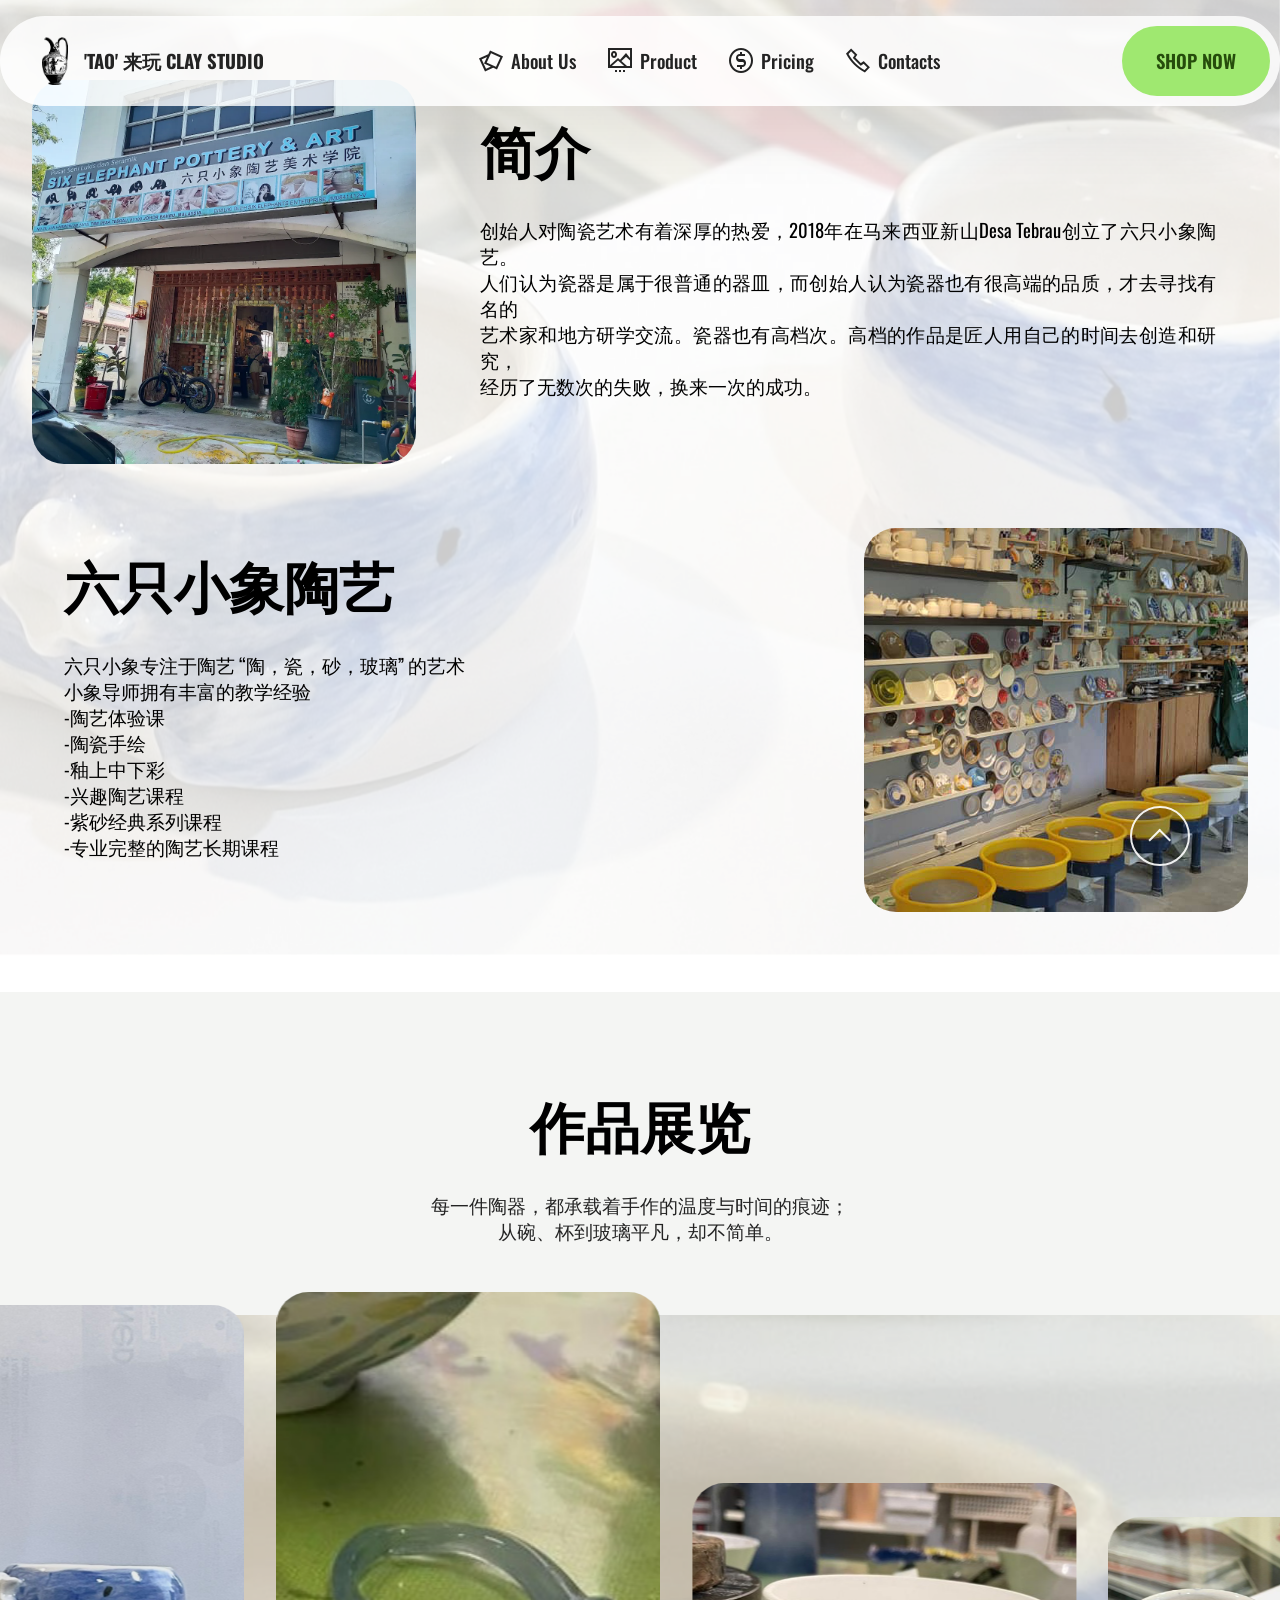
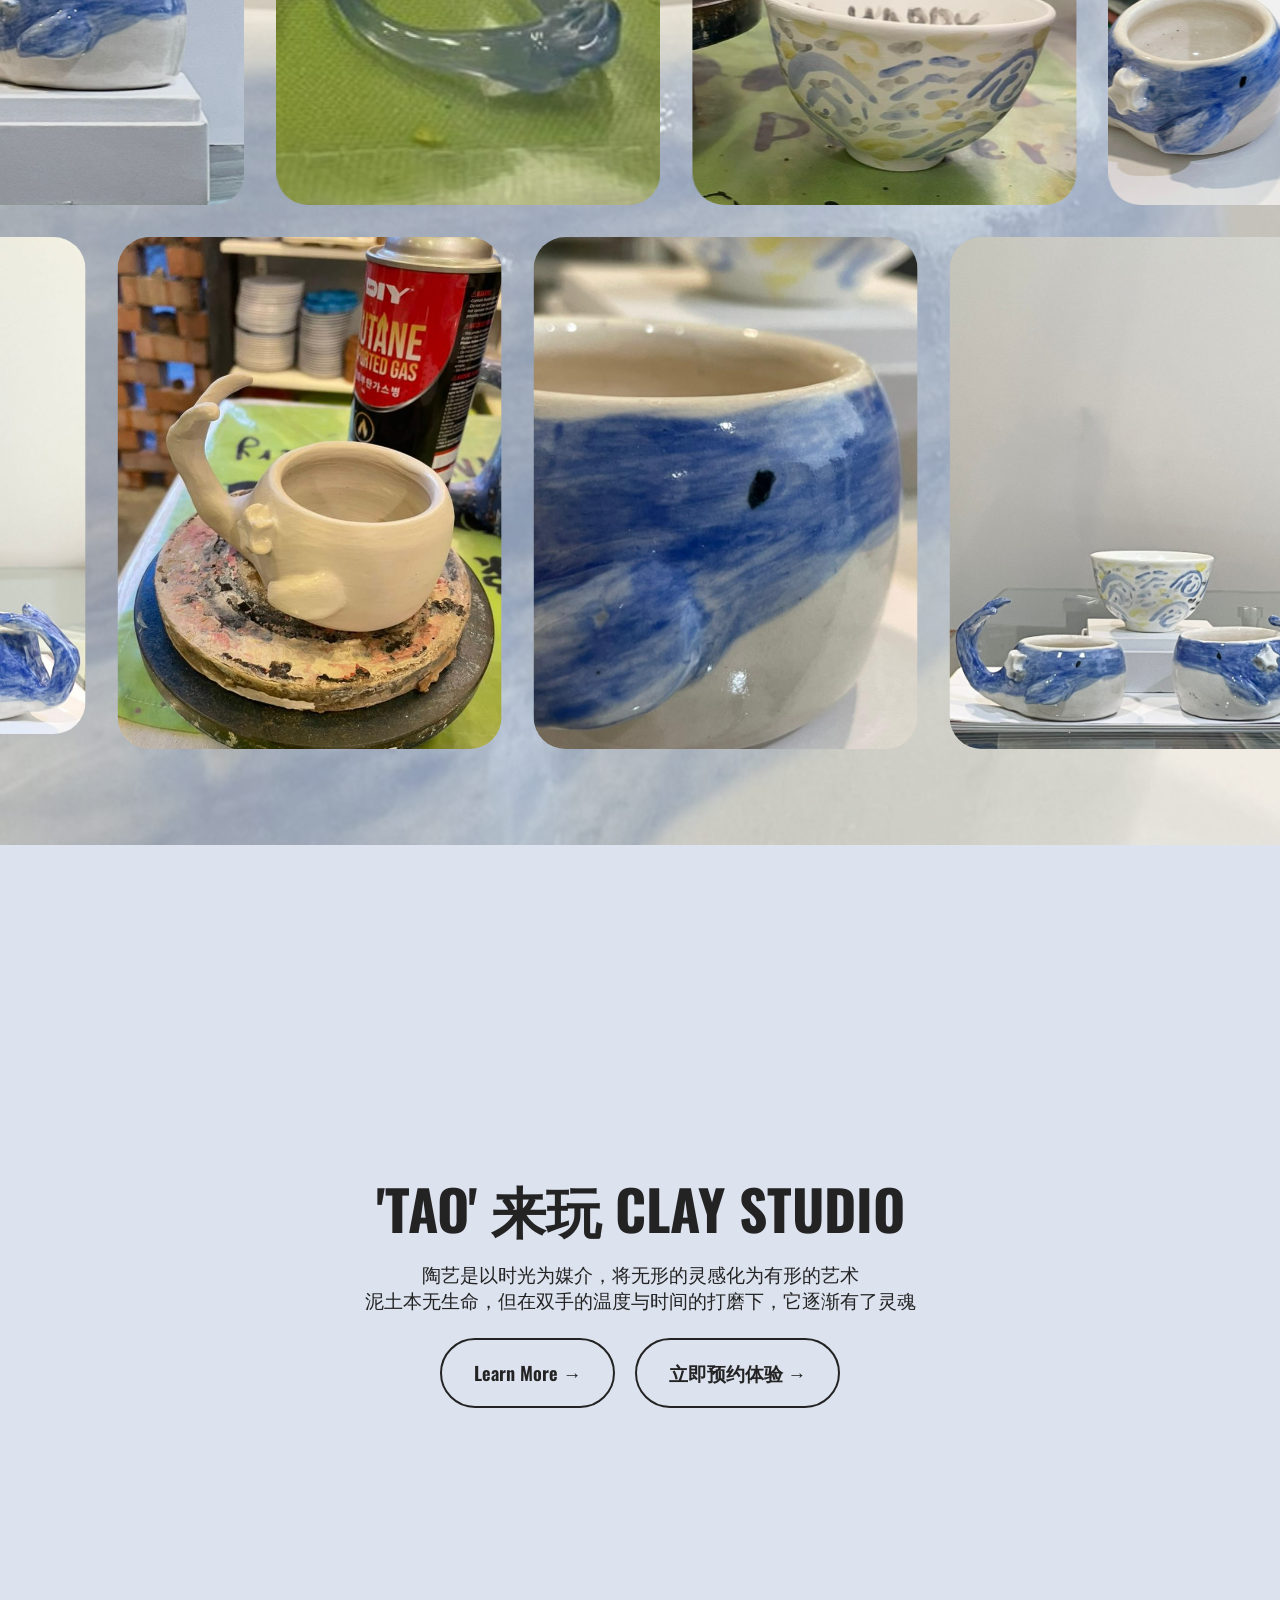
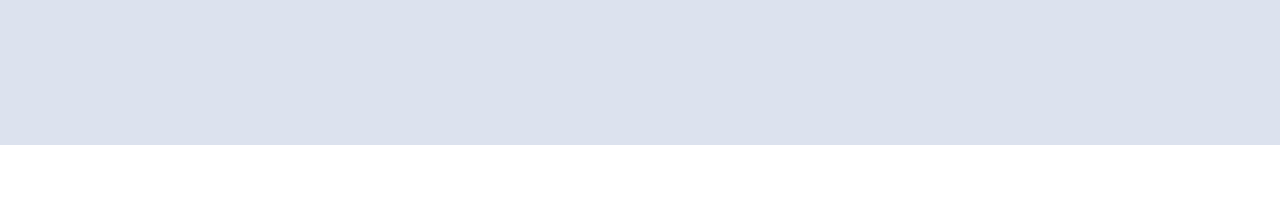
==== commit 9e4473e8: "create github pages" ====
--- a/index.html
+++ b/index.html
@@ -21,9 +21,11 @@
   <link rel="stylesheet" href="assets/animatecss/animate.css">
   <link rel="stylesheet" href="assets/dropdown/css/style.css">
   <link rel="stylesheet" href="assets/theme/css/style.css">
+  <link rel="preload" href="https://fonts.googleapis.com/css2?family=Inter+Tight:wght@400;700&display=swap&display=swap" as="style" onload="this.onload=null;this.rel='stylesheet'">
+  <noscript><link rel="stylesheet" href="https://fonts.googleapis.com/css2?family=Inter+Tight:wght@400;700&display=swap&display=swap"></noscript>
   <link rel="preload" href="https://fonts.googleapis.com/css?family=Oswald:200,300,400,500,600,700&display=swap" as="style" onload="this.onload=null;this.rel='stylesheet'">
   <noscript><link rel="stylesheet" href="https://fonts.googleapis.com/css?family=Oswald:200,300,400,500,600,700&display=swap"></noscript>
-  <link rel="preload" as="style" href="assets/mobirise/css/mbr-additional.css?v=ChnH8g"><link rel="stylesheet" href="assets/mobirise/css/mbr-additional.css?v=ChnH8g" type="text/css">
+  <link rel="preload" as="style" href="assets/mobirise/css/mbr-additional.css?v=wJYzUr"><link rel="stylesheet" href="assets/mobirise/css/mbr-additional.css?v=wJYzUr" type="text/css">
 
   
   
@@ -38,7 +40,7 @@
 		<div class="container">
 			<div class="navbar-brand">
 				<span class="navbar-logo">
-					<a href="https://mobiri.se">
+					<a href="index.html#header2-0">
 						<img src="assets/images/mbr-1.png" alt="Pottery" style="height: 3rem;">
 					</a>
 				</span>
@@ -68,24 +70,116 @@
 	</nav>
 </section>
 
-<section data-bs-version="5.1" class="header2 cid-uYUv3ppV3j mbr-fullscreen mbr-parallax-background" id="header2-0">
+<section data-bs-version="5.1" class="features38 cid-uZ6Wgo28zA mbr-fullscreen mbr-parallax-background" id="features038-11">
+    
+
+    
+    <div class="mbr-overlay" style="opacity: 0.8; background-color: rgb(255, 255, 255);"></div>
+
+    <div class="container">
+        <div class="row justify-content-center">
+            <div class="col-12 col-md-12 col-lg">
+                <div class="text-wrapper align-left">
+                    <h1 class="mbr-section-title mbr-fonts-style mb-4 display-2">
+                        <strong>简介</strong>
+                    </h1>
+                    <p class="mbr-text align-left mbr-fonts-style mb-4 display-7">创始人对陶瓷艺术有着深厚的热爱，2018年在马来西亚新山Desa Tebrau创立了六只小象陶艺。<br>人们认为瓷器是属于很普通的器皿，而创始人认为瓷器也有很高端的品质，才去寻找有名的<br>艺术家和地方研学交流。瓷器也有高档次。高档的作品是匠人用自己的时间去创造和研究，<br>经历了无数次的失败，换来一次的成功。</p>
+                    
+                </div>
+            </div>
+            <div class="col-12 col-md-12 col-lg-4 image-wrapper">
+                <img class="w-100" src="assets/images/unnamed-1.webp" alt="Mobirise Website Builder">
+            </div>
+        </div>
+        <div class="row row-reverse justify-content-center">
+
+            <div class="col-12 col-md-12 col-lg">
+                <div class="text-wrapper align-left">
+                    <h1 class="mbr-section-title mbr-fonts-style mb-4 display-2"><strong>六只小象陶艺</strong></h1>
+                    <p class="mbr-text align-left mbr-fonts-style mb-4 display-7">六只小象专注于陶艺 “陶，瓷，砂，玻璃” 的艺术
+<br>小象导师拥有丰富的教学经验
+<br>-陶艺体验课
+<br>-陶瓷手绘
+<br>-釉上中下彩
+<br>-兴趣陶艺课程
+<br>-紫砂经典系列课程
+<br>-专业完整的陶艺长期课程</p>
+                    
+                </div>
+            </div>
+            <div class="col-12 col-md-12 col-lg-4 image-wrapper">
+                <img class="w-100" src="assets/images/173037561139.jpg" alt="Mobirise Website Builder">
+            </div>
+        </div>
+        
+    </div>
+</section>
+
+<section data-bs-version="5.1" class="gallery4 cid-uZ725KKa60 mbr-parallax-background" id="gallery04-15">
+  
+  <div class="mbr-overlay"></div>
+  <div class="container-fluid gallery-wrapper">
+    <div class="row justify-content-center">
+      <div class="col-12 content-head">
+        <div class="mbr-section-head mb-5">
+          <h4 class="mbr-section-title mbr-fonts-style align-center mb-0 display-2">
+            <strong>作品展览</strong>
+          </h4>
+          <h5 class="mbr-section-subtitle mbr-fonts-style align-center mb-0 mt-4 display-7">每一件陶器，都承载着手作的温度与时间的痕迹；<div>从碗、杯到玻璃平凡，却不简单。</div></h5>
+        </div>
+      </div>
+    </div>
+    <div class="grid-container">
+      <div class="grid-container-1" style="transform: translate3d(-200px, 0px, 0px);">
+        <div class="grid-item">
+          <img src="assets/images/d16dd1c4-6a82-411c-b80c-3403dd4c2b7a-1.jpeg" alt="Mobirise Website Builder">
+        </div>
+        <div class="grid-item">
+          <img src="assets/images/whatsapp-image-2025-10-06-at-11.22.02.jpeg" alt="Mobirise Website Builder">
+        </div>
+        <div class="grid-item">
+          <img src="assets/images/whatsapp-image-2025-10-06-at-11.22.03.jpeg" alt="Mobirise Website Builder">
+        </div>
+        <div class="grid-item">
+          <img src="assets/images/33245891-c6ea-470a-848a-de984136133b-1.jpeg" alt="Mobirise Website Builder">
+        </div>
+      </div>
+      <div class="grid-container-2" style="transform: translate3d(-70px, 0px, 0px);">
+        <div class="grid-item">
+          <img src="assets/images/whatsapp-image-2025-10-06-at-11.21.01.jpeg" alt="Mobirise Website Builder">
+        </div>
+        <div class="grid-item">
+          <img src="assets/images/whatsapp-image-2025-10-06-at-11.22.02-1.jpeg" alt="Mobirise Website Builder">
+        </div>
+        <div class="grid-item">
+          <img src="assets/images/whatsapp-image-2025-10-06-at-11.22.01.jpeg" alt="Mobirise Website Builder">
+        </div>
+        <div class="grid-item">
+          <img src="assets/images/fa3afbd2-1a5e-4ef7-a92c-bbf186681221-19.jpeg" alt="Mobirise Website Builder">
+        </div>
+      </div>
+    </div>
+  </div>
+</section>
+
+<section data-bs-version="5.1" class="header2 cid-uYUv3ppV3j mbr-fullscreen" id="header2-0">
 
     
 
     
-    <div class="mbr-overlay" style="opacity: 0.5; background-color: rgb(255, 255, 255);"></div>
+    
 
     <div class="container-fluid">
-        <div class="row">
+        <div class="row justify-content-center">
             <div class="col-12 col-lg-12">
                 <h1 class="mbr-section-title mbr-fonts-style mb-3 display-2"><strong>'TAO' 来玩 CLAY STUDIO</strong></h1>
                 
-                <p class="mbr-text mbr-fonts-style display-7">'TAO' 艺以时间为媒介，将灵感化为有形的艺术。泥土在双手与时间的雕琢下，逐渐拥有灵魂。<br><br>创作陶艺需要耐心、坚持与热爱，正如人生一样，平凡也能成就不凡。每一件作品，都承载着岁月的故事。</p>
-                <div class="mbr-section-btn mt-3"><a class="btn btn-black-outline display-7" href="About us.html#header11-1">Learn More →</a></div>
+                <p class="mbr-text mbr-fonts-style display-7">陶艺是以时光为媒介，将无形的灵感化为有形的艺术<br>泥土本无生命，但在双手的温度与时间的打磨下，它逐渐有了灵魂</p>
+                <div class="mbr-section-btn mt-3"><a class="btn btn-black-outline display-7" href="About us.html#header11-1" target="_blank">Learn More →</a> <a class="btn btn-black-outline display-7" href="Contact.html#form4-f" target="_blank">立即预约体验 →</a></div>
             </div>
         </div>
     </div>
-</section><section class="display-7" style="padding: 0;align-items: center;justify-content: center;flex-wrap: wrap;    align-content: center;display: flex;position: relative;height: 4rem;"><a href="https://mobiri.se/4250577" style="flex: 1 1;height: 4rem;position: absolute;width: 100%;z-index: 1;"><img alt="" style="height: 4rem;" src="[data-uri]"></a><p style="margin: 0;text-align: center;" class="display-7">&#8204;</p><a style="z-index:1" href="https://mobirise.com"> Website Builder Software</a></section><script src="assets/bootstrap/js/bootstrap.bundle.min.js"></script>  <script src="assets/parallax/jarallax.js"></script>  <script src="assets/smoothscroll/smooth-scroll.js"></script>  <script src="assets/ytplayer/index.js"></script>  <script src="assets/dropdown/js/navbar-dropdown.js"></script>  <script src="assets/theme/js/script.js"></script>  
+</section><section class="display-7" style="padding: 0;align-items: center;justify-content: center;flex-wrap: wrap;    align-content: center;display: flex;position: relative;height: 4rem;"><a href="https://mobiri.se/4250577" style="flex: 1 1;height: 4rem;position: absolute;width: 100%;z-index: 1;"><img alt="" style="height: 4rem;" src="[data-uri]"></a><p style="margin: 0;text-align: center;" class="display-7">&#8204;</p><a style="z-index:1" href="https://mobirise.com/drag-drop-website-builder.html">Drag & Drop Website Builder</a></section><script src="assets/bootstrap/js/bootstrap.bundle.min.js"></script>  <script src="assets/parallax/jarallax.js"></script>  <script src="assets/smoothscroll/smooth-scroll.js"></script>  <script src="assets/ytplayer/index.js"></script>  <script src="assets/dropdown/js/navbar-dropdown.js"></script>  <script src="assets/scrollgallery/scroll-gallery.js"></script>  <script src="assets/theme/js/script.js"></script>  
   
   
  <div id="scrollToTop" class="scrollToTop mbr-arrow-up"><a style="text-align: center;"><i class="mbr-arrow-up-icon mbr-arrow-up-icon-cm cm-icon cm-icon-smallarrow-up"></i></a></div>
--- a/assets/mobirise/css/mbr-additional.css
+++ b/assets/mobirise/css/mbr-additional.css
@@ -20,7 +20,7 @@
   font-family: Inter Tight;
 }
 .display-1 {
-  font-family: 'Oswald', sans-serif;
+  font-family: 'Inter Tight', sans-serif;
   font-size: 12rem;
   line-height: 1;
 }
@@ -37,11 +37,11 @@
 }
 .display-4 {
   font-family: 'Oswald', sans-serif;
-  font-size: 1.4rem;
+  font-size: 1.2rem;
   line-height: 1.5;
 }
 .display-4 > .mbr-iconfont {
-  font-size: 1.75rem;
+  font-size: 1.5rem;
 }
 .display-5 {
   font-family: 'Oswald', sans-serif;
@@ -53,11 +53,11 @@
 }
 .display-7 {
   font-family: 'Oswald', sans-serif;
-  font-size: 1rem;
+  font-size: 1.2rem;
   line-height: 1.3;
 }
 .display-7 > .mbr-iconfont {
-  font-size: 1.25rem;
+  font-size: 1.5rem;
 }
 /* ---- Fluid typography for mobile devices ---- */
 /* 1.4 - font scale ratio ( bootstrap == 1.42857 ) */
@@ -81,9 +81,9 @@
     line-height: calc( 1.3 * (2.05rem + (4 - 2.05) * ((100vw - 20rem) / (48 - 20))));
   }
   .display-4 {
-    font-size: 1.12rem;
-    font-size: calc( 1.14rem + (1.4 - 1.14) * ((100vw - 20rem) / (48 - 20)));
-    line-height: calc( 1.4 * (1.14rem + (1.4 - 1.14) * ((100vw - 20rem) / (48 - 20))));
+    font-size: 0.96rem;
+    font-size: calc( 1.07rem + (1.2 - 1.07) * ((100vw - 20rem) / (48 - 20)));
+    line-height: calc( 1.4 * (1.07rem + (1.2 - 1.07) * ((100vw - 20rem) / (48 - 20))));
   }
   .display-5 {
     font-size: 1.6rem;
@@ -91,9 +91,9 @@
     line-height: calc( 1.4 * (1.35rem + (2 - 1.35) * ((100vw - 20rem) / (48 - 20))));
   }
   .display-7 {
-    font-size: 0.8rem;
-    font-size: calc( 1rem + (1 - 1) * ((100vw - 20rem) / (48 - 20)));
-    line-height: calc( 1.4 * (1rem + (1 - 1) * ((100vw - 20rem) / (48 - 20))));
+    font-size: 0.96rem;
+    font-size: calc( 1.07rem + (1.2 - 1.07) * ((100vw - 20rem) / (48 - 20)));
+    line-height: calc( 1.4 * (1.07rem + (1.2 - 1.07) * ((100vw - 20rem) / (48 - 20))));
   }
 }
 @media (min-width: 992px) and (max-width: 1400px) {
@@ -108,9 +108,9 @@
     line-height: calc( 1.3 * (2.05rem + (4 - 2.05) * ((100vw - 62rem) / (87 - 62))));
   }
   .display-4 {
-    font-size: 1.12rem;
-    font-size: calc( 1.14rem + (1.4 - 1.14) * ((100vw - 62rem) / (87 - 62)));
-    line-height: calc( 1.4 * (1.14rem + (1.4 - 1.14) * ((100vw - 62rem) / (87 - 62))));
+    font-size: 0.96rem;
+    font-size: calc( 1.07rem + (1.2 - 1.07) * ((100vw - 62rem) / (87 - 62)));
+    line-height: calc( 1.4 * (1.07rem + (1.2 - 1.07) * ((100vw - 62rem) / (87 - 62))));
   }
   .display-5 {
     font-size: 1.6rem;
@@ -118,9 +118,9 @@
     line-height: calc( 1.4 * (1.35rem + (2 - 1.35) * ((100vw - 62rem) / (87 - 62))));
   }
   .display-7 {
-    font-size: 0.8rem;
-    font-size: calc( 1rem + (1 - 1) * ((100vw - 62rem) / (87 - 62)));
-    line-height: calc( 1.4 * (1rem + (1 - 1) * ((100vw - 62rem) / (87 - 62))));
+    font-size: 0.96rem;
+    font-size: calc( 1.07rem + (1.2 - 1.07) * ((100vw - 62rem) / (87 - 62)));
+    line-height: calc( 1.4 * (1.07rem + (1.2 - 1.07) * ((100vw - 62rem) / (87 - 62))));
   }
 }
 /* Buttons */
@@ -641,13 +641,13 @@
 }
 .form-control {
   font-family: 'Oswald', sans-serif;
-  font-size: 1rem;
+  font-size: 1.2rem;
   line-height: 1.3;
   font-weight: 400;
   border-radius: 40px !important;
 }
 .form-control > .mbr-iconfont {
-  font-size: 1.25rem;
+  font-size: 1.5rem;
 }
 .form-control:hover,
 .form-control:focus {
@@ -656,12 +656,12 @@
 }
 .form-control:-webkit-input-placeholder {
   font-family: 'Oswald', sans-serif;
-  font-size: 1rem;
+  font-size: 1.2rem;
   line-height: 1.3;
   font-weight: 400;
 }
 .form-control:-webkit-input-placeholder > .mbr-iconfont {
-  font-size: 1.25rem;
+  font-size: 1.5rem;
 }
 blockquote {
   border-color: #9fe870;
@@ -1337,8 +1337,148 @@
     padding: 1rem;
   }
 }
+.cid-uZ6Wgo28zA {
+  background-image: url("../../../assets/images/whatsapp-image-2025-10-06-at-11.22.02.jpeg");
+}
+.cid-uZ6Wgo28zA .mbr-fallback-image.disabled {
+  display: none;
+}
+.cid-uZ6Wgo28zA .mbr-fallback-image {
+  display: block;
+  background-size: cover;
+  background-position: center center;
+  width: 100%;
+  height: 100%;
+  position: absolute;
+  top: 0;
+}
+.cid-uZ6Wgo28zA .row-reverse {
+  flex-direction: row-reverse;
+}
+.cid-uZ6Wgo28zA .row {
+  flex-direction: row-reverse;
+}
+.cid-uZ6Wgo28zA .row-reverse {
+  flex-direction: row;
+}
+@media (max-width: 991px) {
+  .cid-uZ6Wgo28zA .image-wrapper {
+    margin-bottom: 1rem;
+  }
+}
+.cid-uZ6Wgo28zA .row {
+  align-items: center;
+  padding-top: 2rem;
+  padding-bottom: 2rem;
+}
+@media (max-width: 991px) {
+  .cid-uZ6Wgo28zA .image-wrapper {
+    padding: 1rem;
+  }
+}
+@media (min-width: 992px) {
+  .cid-uZ6Wgo28zA .text-wrapper {
+    padding: 0 2rem;
+  }
+}
+.cid-uZ6Wgo28zA .mbr-section-title {
+  color: #000000;
+  text-align: justify;
+}
+.cid-uZ6Wgo28zA .mbr-text,
+.cid-uZ6Wgo28zA .mbr-section-btn {
+  color: #000000;
+  text-align: justify;
+}
+.cid-uZ6Wgo28zA img {
+  width: 100%;
+  height: 100%;
+}
+.cid-uZ725KKa60 {
+  padding-top: 6rem;
+  padding-bottom: 6rem;
+  background-image: url("../../../assets/images/whatsapp-image-2025-10-06-at-11.21.01.jpeg");
+}
+.cid-uZ725KKa60 .mbr-overlay {
+  background: #edefeb;
+  opacity: 0.6;
+}
+.cid-uZ725KKa60 .item:focus,
+.cid-uZ725KKa60 span:focus {
+  outline: none;
+}
+.cid-uZ725KKa60 .item {
+  cursor: pointer;
+}
+.cid-uZ725KKa60 .grid-container {
+  grid-row-gap: 2rem;
+}
+@media (max-width: 767px) {
+  .cid-uZ725KKa60 .grid-container {
+    grid-row-gap: 1rem;
+  }
+}
+.cid-uZ725KKa60 .grid-container-1,
+.cid-uZ725KKa60 .grid-container-2 {
+  gap: 0 2rem;
+}
+@media (max-width: 767px) {
+  .cid-uZ725KKa60 .grid-container-1,
+  .cid-uZ725KKa60 .grid-container-2 {
+    gap: 0 1rem;
+  }
+}
+.cid-uZ725KKa60 .mbr-section-title {
+  color: #000000;
+}
+.cid-uZ725KKa60 .mbr-text,
+.cid-uZ725KKa60 .mbr-section-btn {
+  color: #000000;
+}
+.cid-uZ725KKa60 .content-head {
+  max-width: 800px;
+}
+.cid-uZ725KKa60 .container,
+.cid-uZ725KKa60 .container-fluid {
+  overflow: hidden;
+}
+.cid-uZ725KKa60 .grid-container {
+  display: grid;
+  transform: translate3d(-3rem, 0, 0);
+  width: 115vw;
+  grid-column-gap: 1rem;
+}
+.cid-uZ725KKa60 .grid-item {
+  display: flex;
+  justify-content: center;
+  align-items: center;
+}
+.cid-uZ725KKa60 .grid-item img {
+  min-width: 30vw;
+  max-width: 100%;
+  max-height: 100%;
+  object-fit: cover;
+}
+@media (max-width: 767px) {
+  .cid-uZ725KKa60 .grid-item img {
+    min-width: 35vw;
+  }
+}
+.cid-uZ725KKa60 .grid-container-1,
+.cid-uZ725KKa60 .grid-container-2 {
+  display: grid;
+  grid-template-columns: repeat(4, 1fr);
+  grid-auto-columns: 1fr;
+  grid-auto-flow: column;
+}
+.cid-uZ725KKa60 .grid-container-1 {
+  align-items: flex-end;
+}
+.cid-uZ725KKa60 .grid-container-2 {
+  align-items: flex-start;
+}
 .cid-uYUv3ppV3j {
-  background-image: url("../../../assets/images/whatsapp-image-2025-10-06-at-11.22.02.jpeg");
+  background-color: #dce2ee;
 }
 .cid-uYUv3ppV3j .mbr-fallback-image.disabled {
   display: none;
--- a/assets/mobirise/css/mbr-additional.css
+++ b/assets/mobirise/css/mbr-additional.css
@@ -20,7 +20,7 @@
   font-family: Inter Tight;
 }
 .display-1 {
-  font-family: 'Oswald', sans-serif;
+  font-family: 'Inter Tight', sans-serif;
   font-size: 12rem;
   line-height: 1;
 }
@@ -37,11 +37,11 @@
 }
 .display-4 {
   font-family: 'Oswald', sans-serif;
-  font-size: 1.4rem;
+  font-size: 1.2rem;
   line-height: 1.5;
 }
 .display-4 > .mbr-iconfont {
-  font-size: 1.75rem;
+  font-size: 1.5rem;
 }
 .display-5 {
   font-family: 'Oswald', sans-serif;
@@ -53,11 +53,11 @@
 }
 .display-7 {
   font-family: 'Oswald', sans-serif;
-  font-size: 1rem;
+  font-size: 1.2rem;
   line-height: 1.3;
 }
 .display-7 > .mbr-iconfont {
-  font-size: 1.25rem;
+  font-size: 1.5rem;
 }
 /* ---- Fluid typography for mobile devices ---- */
 /* 1.4 - font scale ratio ( bootstrap == 1.42857 ) */
@@ -81,9 +81,9 @@
     line-height: calc( 1.3 * (2.05rem + (4 - 2.05) * ((100vw - 20rem) / (48 - 20))));
   }
   .display-4 {
-    font-size: 1.12rem;
-    font-size: calc( 1.14rem + (1.4 - 1.14) * ((100vw - 20rem) / (48 - 20)));
-    line-height: calc( 1.4 * (1.14rem + (1.4 - 1.14) * ((100vw - 20rem) / (48 - 20))));
+    font-size: 0.96rem;
+    font-size: calc( 1.07rem + (1.2 - 1.07) * ((100vw - 20rem) / (48 - 20)));
+    line-height: calc( 1.4 * (1.07rem + (1.2 - 1.07) * ((100vw - 20rem) / (48 - 20))));
   }
   .display-5 {
     font-size: 1.6rem;
@@ -91,9 +91,9 @@
     line-height: calc( 1.4 * (1.35rem + (2 - 1.35) * ((100vw - 20rem) / (48 - 20))));
   }
   .display-7 {
-    font-size: 0.8rem;
-    font-size: calc( 1rem + (1 - 1) * ((100vw - 20rem) / (48 - 20)));
-    line-height: calc( 1.4 * (1rem + (1 - 1) * ((100vw - 20rem) / (48 - 20))));
+    font-size: 0.96rem;
+    font-size: calc( 1.07rem + (1.2 - 1.07) * ((100vw - 20rem) / (48 - 20)));
+    line-height: calc( 1.4 * (1.07rem + (1.2 - 1.07) * ((100vw - 20rem) / (48 - 20))));
   }
 }
 @media (min-width: 992px) and (max-width: 1400px) {
@@ -108,9 +108,9 @@
     line-height: calc( 1.3 * (2.05rem + (4 - 2.05) * ((100vw - 62rem) / (87 - 62))));
   }
   .display-4 {
-    font-size: 1.12rem;
-    font-size: calc( 1.14rem + (1.4 - 1.14) * ((100vw - 62rem) / (87 - 62)));
-    line-height: calc( 1.4 * (1.14rem + (1.4 - 1.14) * ((100vw - 62rem) / (87 - 62))));
+    font-size: 0.96rem;
+    font-size: calc( 1.07rem + (1.2 - 1.07) * ((100vw - 62rem) / (87 - 62)));
+    line-height: calc( 1.4 * (1.07rem + (1.2 - 1.07) * ((100vw - 62rem) / (87 - 62))));
   }
   .display-5 {
     font-size: 1.6rem;
@@ -118,9 +118,9 @@
     line-height: calc( 1.4 * (1.35rem + (2 - 1.35) * ((100vw - 62rem) / (87 - 62))));
   }
   .display-7 {
-    font-size: 0.8rem;
-    font-size: calc( 1rem + (1 - 1) * ((100vw - 62rem) / (87 - 62)));
-    line-height: calc( 1.4 * (1rem + (1 - 1) * ((100vw - 62rem) / (87 - 62))));
+    font-size: 0.96rem;
+    font-size: calc( 1.07rem + (1.2 - 1.07) * ((100vw - 62rem) / (87 - 62)));
+    line-height: calc( 1.4 * (1.07rem + (1.2 - 1.07) * ((100vw - 62rem) / (87 - 62))));
   }
 }
 /* Buttons */
@@ -641,13 +641,13 @@
 }
 .form-control {
   font-family: 'Oswald', sans-serif;
-  font-size: 1rem;
+  font-size: 1.2rem;
   line-height: 1.3;
   font-weight: 400;
   border-radius: 40px !important;
 }
 .form-control > .mbr-iconfont {
-  font-size: 1.25rem;
+  font-size: 1.5rem;
 }
 .form-control:hover,
 .form-control:focus {
@@ -656,12 +656,12 @@
 }
 .form-control:-webkit-input-placeholder {
   font-family: 'Oswald', sans-serif;
-  font-size: 1rem;
+  font-size: 1.2rem;
   line-height: 1.3;
   font-weight: 400;
 }
 .form-control:-webkit-input-placeholder > .mbr-iconfont {
-  font-size: 1.25rem;
+  font-size: 1.5rem;
 }
 blockquote {
   border-color: #9fe870;
@@ -1337,8 +1337,148 @@
     padding: 1rem;
   }
 }
+.cid-uZ6Wgo28zA {
+  background-image: url("../../../assets/images/whatsapp-image-2025-10-06-at-11.22.02.jpeg");
+}
+.cid-uZ6Wgo28zA .mbr-fallback-image.disabled {
+  display: none;
+}
+.cid-uZ6Wgo28zA .mbr-fallback-image {
+  display: block;
+  background-size: cover;
+  background-position: center center;
+  width: 100%;
+  height: 100%;
+  position: absolute;
+  top: 0;
+}
+.cid-uZ6Wgo28zA .row-reverse {
+  flex-direction: row-reverse;
+}
+.cid-uZ6Wgo28zA .row {
+  flex-direction: row-reverse;
+}
+.cid-uZ6Wgo28zA .row-reverse {
+  flex-direction: row;
+}
+@media (max-width: 991px) {
+  .cid-uZ6Wgo28zA .image-wrapper {
+    margin-bottom: 1rem;
+  }
+}
+.cid-uZ6Wgo28zA .row {
+  align-items: center;
+  padding-top: 2rem;
+  padding-bottom: 2rem;
+}
+@media (max-width: 991px) {
+  .cid-uZ6Wgo28zA .image-wrapper {
+    padding: 1rem;
+  }
+}
+@media (min-width: 992px) {
+  .cid-uZ6Wgo28zA .text-wrapper {
+    padding: 0 2rem;
+  }
+}
+.cid-uZ6Wgo28zA .mbr-section-title {
+  color: #000000;
+  text-align: justify;
+}
+.cid-uZ6Wgo28zA .mbr-text,
+.cid-uZ6Wgo28zA .mbr-section-btn {
+  color: #000000;
+  text-align: justify;
+}
+.cid-uZ6Wgo28zA img {
+  width: 100%;
+  height: 100%;
+}
+.cid-uZ725KKa60 {
+  padding-top: 6rem;
+  padding-bottom: 6rem;
+  background-image: url("../../../assets/images/whatsapp-image-2025-10-06-at-11.21.01.jpeg");
+}
+.cid-uZ725KKa60 .mbr-overlay {
+  background: #edefeb;
+  opacity: 0.6;
+}
+.cid-uZ725KKa60 .item:focus,
+.cid-uZ725KKa60 span:focus {
+  outline: none;
+}
+.cid-uZ725KKa60 .item {
+  cursor: pointer;
+}
+.cid-uZ725KKa60 .grid-container {
+  grid-row-gap: 2rem;
+}
+@media (max-width: 767px) {
+  .cid-uZ725KKa60 .grid-container {
+    grid-row-gap: 1rem;
+  }
+}
+.cid-uZ725KKa60 .grid-container-1,
+.cid-uZ725KKa60 .grid-container-2 {
+  gap: 0 2rem;
+}
+@media (max-width: 767px) {
+  .cid-uZ725KKa60 .grid-container-1,
+  .cid-uZ725KKa60 .grid-container-2 {
+    gap: 0 1rem;
+  }
+}
+.cid-uZ725KKa60 .mbr-section-title {
+  color: #000000;
+}
+.cid-uZ725KKa60 .mbr-text,
+.cid-uZ725KKa60 .mbr-section-btn {
+  color: #000000;
+}
+.cid-uZ725KKa60 .content-head {
+  max-width: 800px;
+}
+.cid-uZ725KKa60 .container,
+.cid-uZ725KKa60 .container-fluid {
+  overflow: hidden;
+}
+.cid-uZ725KKa60 .grid-container {
+  display: grid;
+  transform: translate3d(-3rem, 0, 0);
+  width: 115vw;
+  grid-column-gap: 1rem;
+}
+.cid-uZ725KKa60 .grid-item {
+  display: flex;
+  justify-content: center;
+  align-items: center;
+}
+.cid-uZ725KKa60 .grid-item img {
+  min-width: 30vw;
+  max-width: 100%;
+  max-height: 100%;
+  object-fit: cover;
+}
+@media (max-width: 767px) {
+  .cid-uZ725KKa60 .grid-item img {
+    min-width: 35vw;
+  }
+}
+.cid-uZ725KKa60 .grid-container-1,
+.cid-uZ725KKa60 .grid-container-2 {
+  display: grid;
+  grid-template-columns: repeat(4, 1fr);
+  grid-auto-columns: 1fr;
+  grid-auto-flow: column;
+}
+.cid-uZ725KKa60 .grid-container-1 {
+  align-items: flex-end;
+}
+.cid-uZ725KKa60 .grid-container-2 {
+  align-items: flex-start;
+}
 .cid-uYUv3ppV3j {
-  background-image: url("../../../assets/images/whatsapp-image-2025-10-06-at-11.22.02.jpeg");
+  background-color: #dce2ee;
 }
 .cid-uYUv3ppV3j .mbr-fallback-image.disabled {
   display: none;
